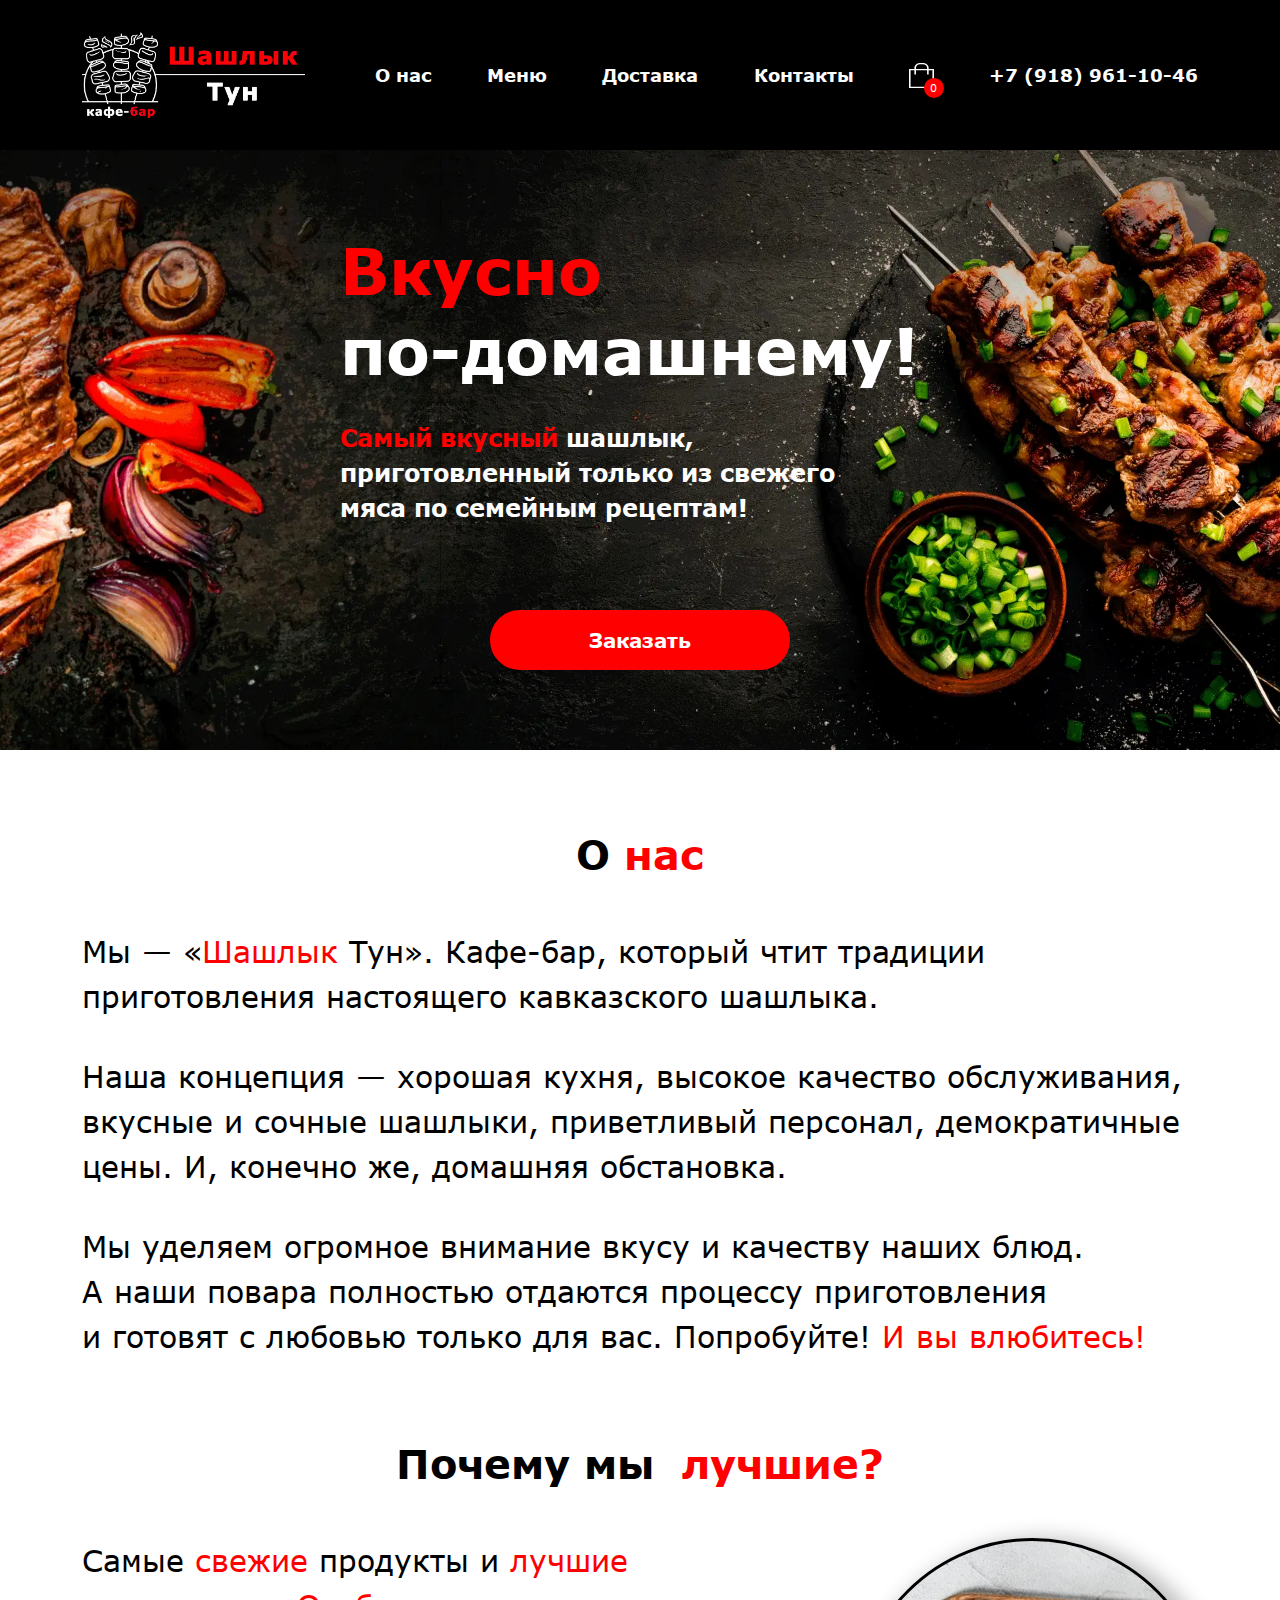
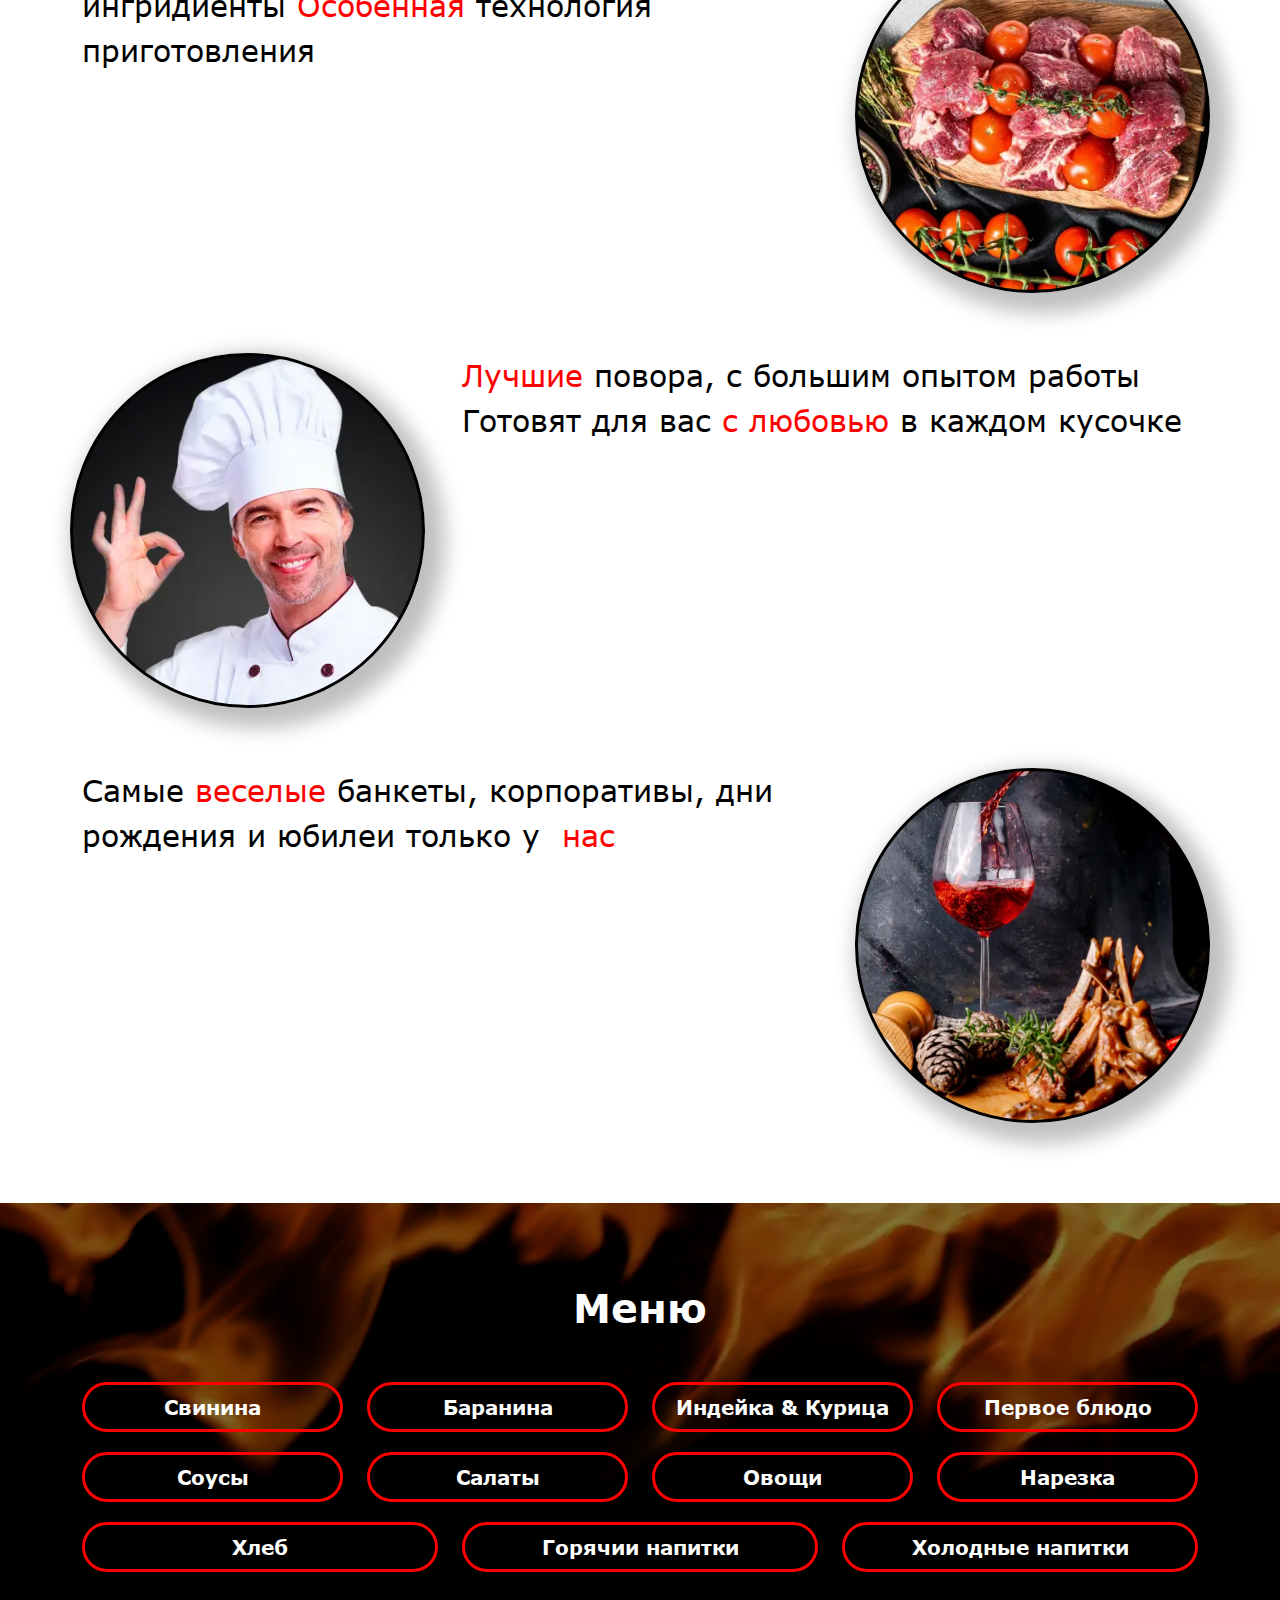
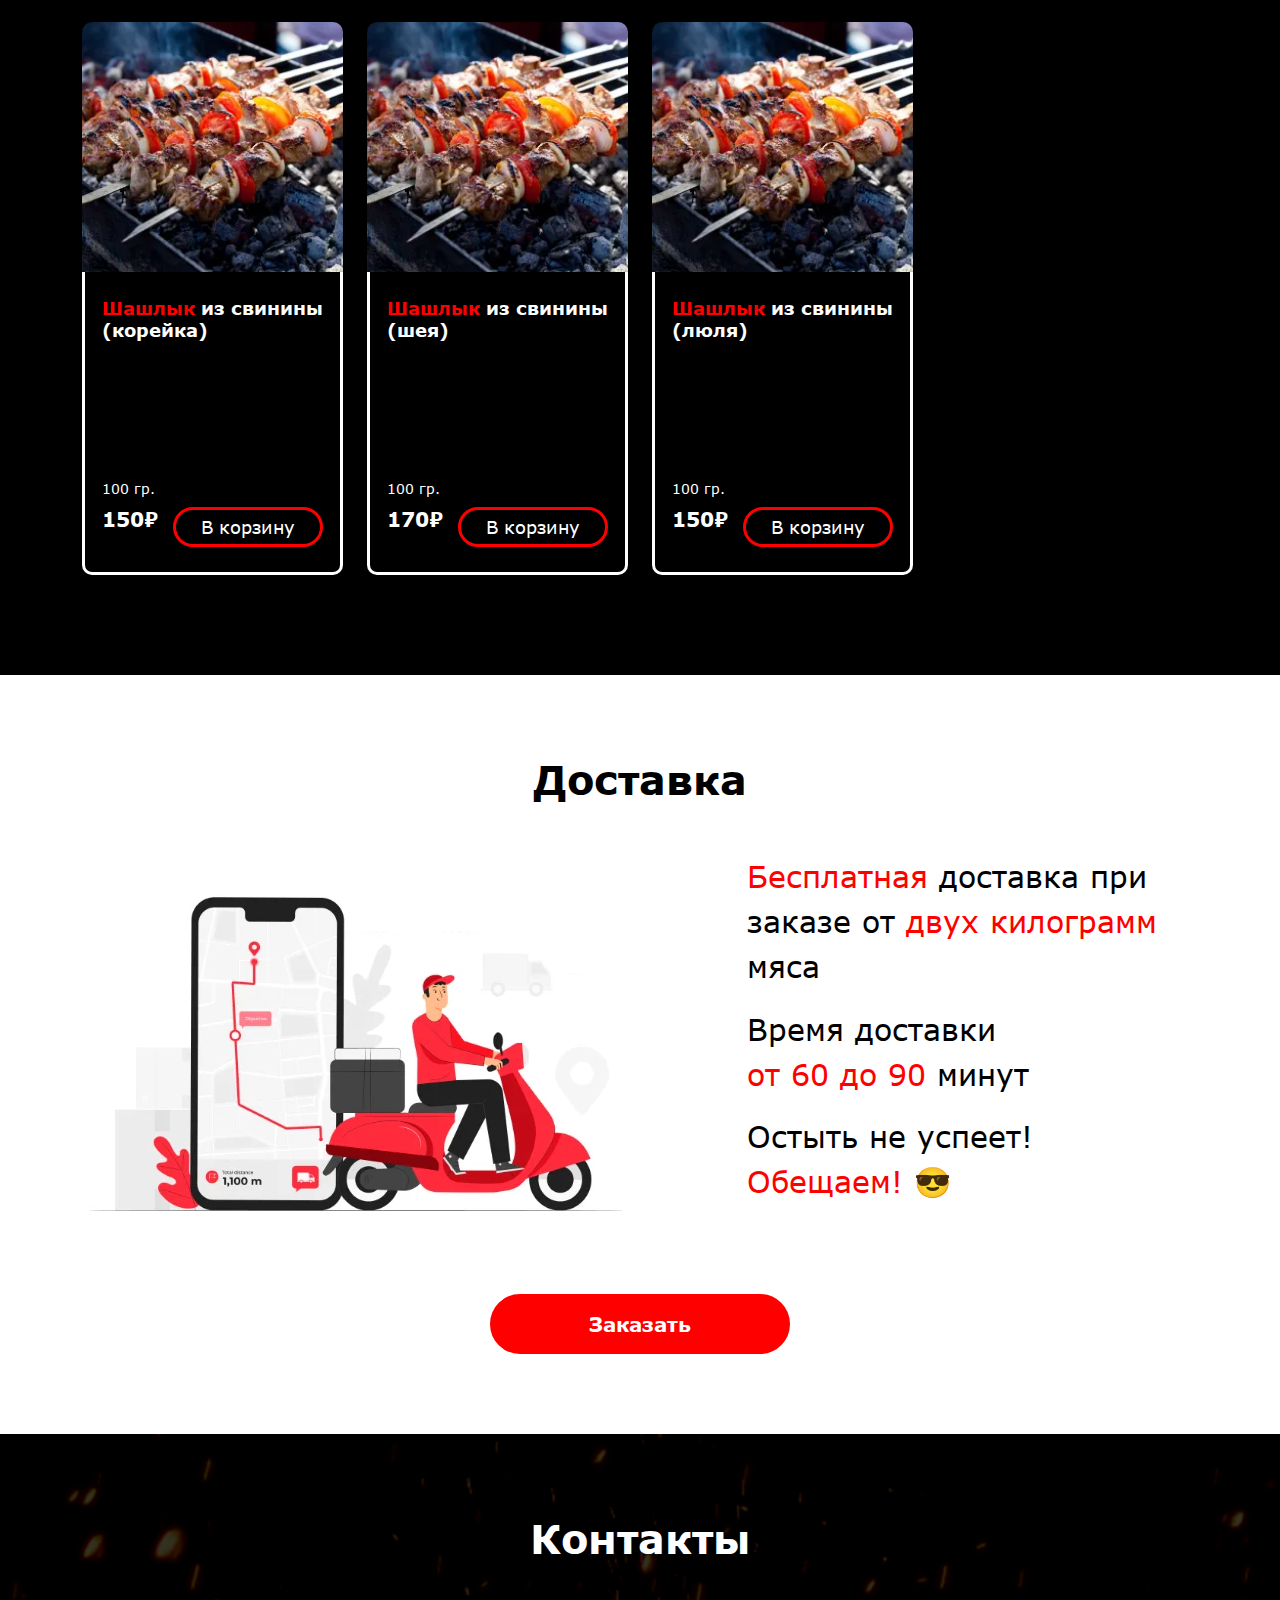
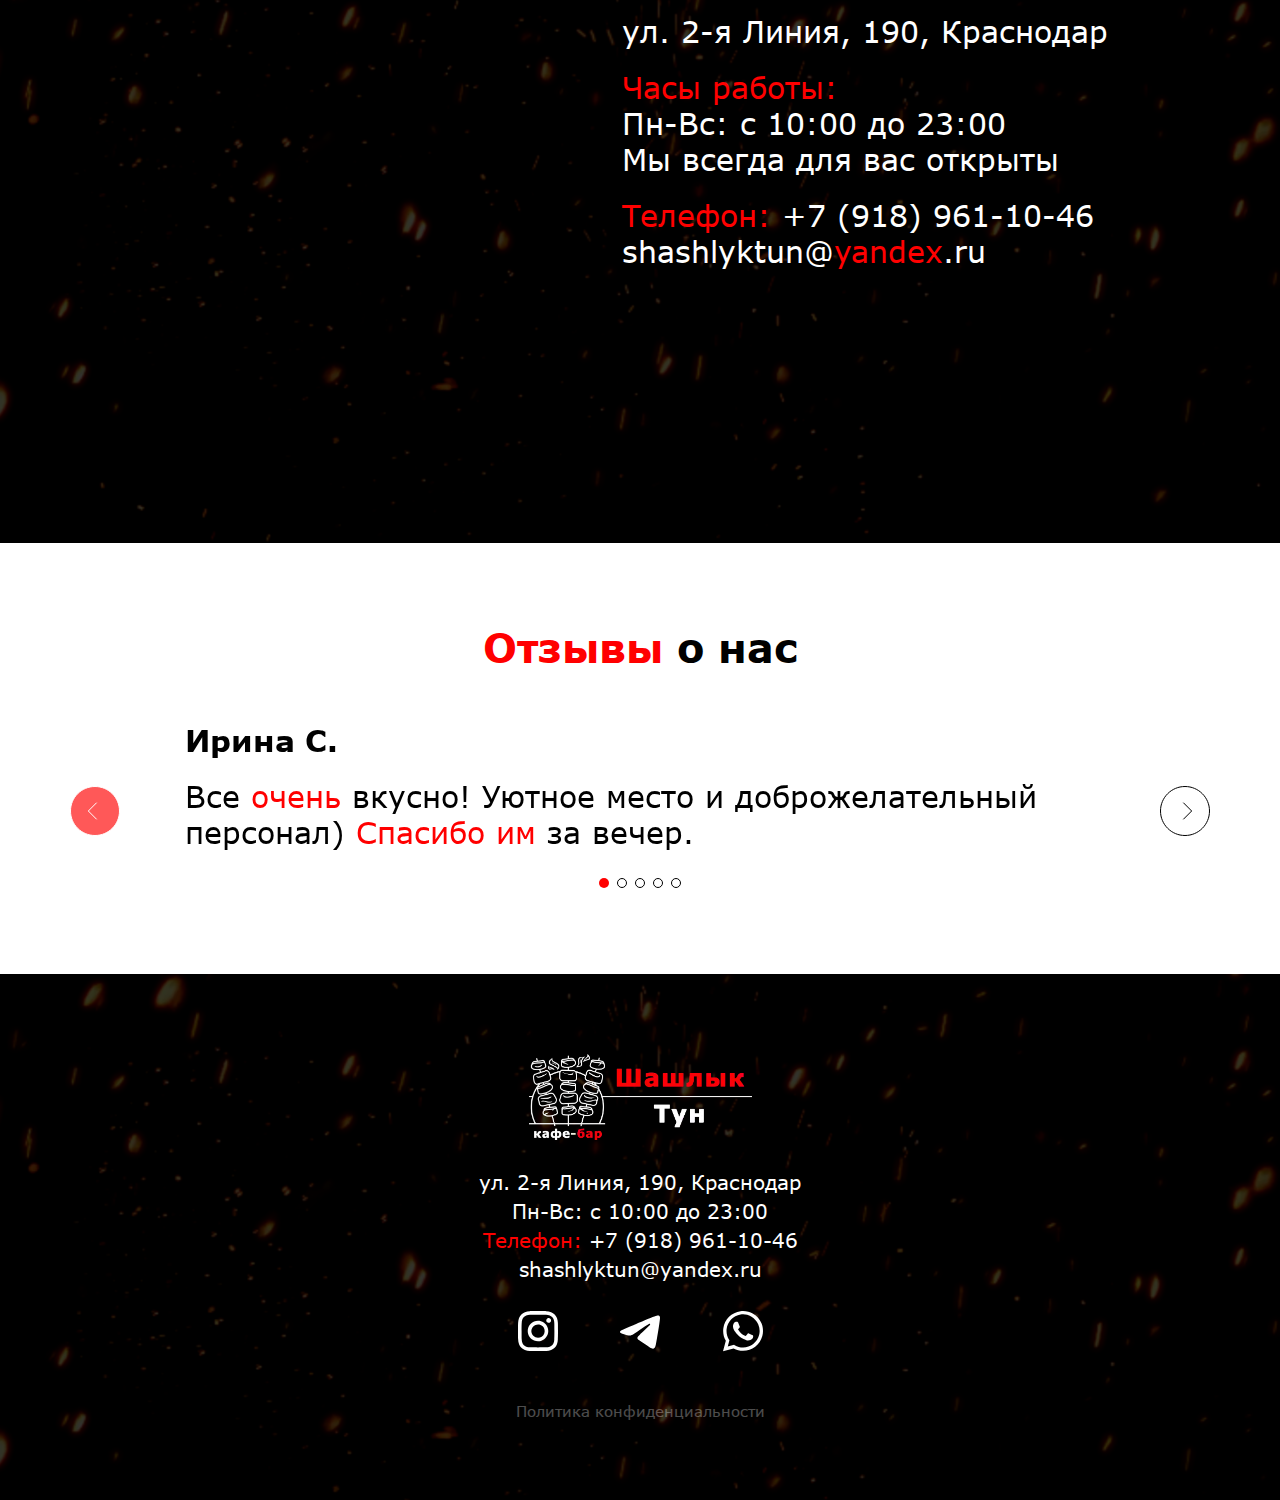
==== index.html @ 3bde1444 "adaptive layout is finished" ====
<!DOCTYPE html>
<html lang="ru">
<head>
  <meta charset="UTF-8">
  <meta http-equiv="X-UA-Compatible" content="IE=edge">
  <meta name="viewport" content="width=device-width, initial-scale=1.0">
  <meta name="description" content="Самый вкусный шашлык, приготовленный только из свежего мяса по семейным рецептам!">
  <title>Шашлык Тун</title>
  <link rel="apple-touch-icon" sizes="180x180" href="img/favicons/apple-touch-icon.png">
  <link rel="icon" type="image/png" sizes="32x32" href="img/favicons/favicon-32x32.png">
  <link rel="icon" type="image/png" sizes="16x16" href="img/favicons/favicon-16x16.png">
  <link rel="manifest" href="img/favicons/site.webmanifest">
  <link rel="mask-icon" href="img/favicons/safari-pinned-tab.svg" color="#ff0000">
  <meta name="msapplication-TileColor" content="#b91d47">
  <meta name="theme-color" content="#ff0000">
  <link rel="shortcut icon" href="img/favicons/favicon.ico" type="image/x-icon">

  <!-- fonts -->
  <link rel="preload" href="fonts/Verdana.woff2" as="font">
  <link rel="preload" href="fonts/Verdana.woff" as="font">
  <link rel="preload" href="fonts/Verdana-Bold.woff2" as="font">
  <link rel="preload" href="fonts/Verdana-Bold.woff" as="font">

  <!-- swiper js -->
  <link rel="stylesheet" href="css/swiper-bundle.min.css">

  <!-- main styles -->
  <link rel="stylesheet" href="css/bootstrap.min.css">
  <link rel="stylesheet" href="css/normalize.css">
  <link rel="stylesheet" href="css/style.css">
</head>

<body>
  <nav class="navbar navbar-expand-lg" id="header">
    <div class="container-fluid container">
      <button class="navbar-toggler flex" type="button" data-bs-toggle="collapse" data-bs-target="#navbarSupportedContent" aria-controls="navbarSupportedContent" aria-expanded="false" aria-label="Toggle navigation">
        <span class="navbar-toggler-icon navbar-toggler-icon-top"></span>
        <span class="navbar-toggler-icon navbar-toggler-icon-medium"></span>
        <span class="navbar-toggler-icon navbar-toggler-icon-bottom"></span>
      </button>

      <a class="navbar-brand header__logo-link" href="#">
        <img class="header__logo-img" src="img/logo.webp" alt="Логотип Шашлык Тун">
      </a>
      
      <a class="nav__link nav-link basket__link-low-resolution" href="#basket" type="button" data-bs-toggle="modal" data-bs-target="#exampleModal">
        <svg width="25" height="25" viewBox="0 0 25 25" fill="none" xmlns="http://www.w3.org/2000/svg">
          <path fill-rule="evenodd" clip-rule="evenodd" d="M25 25H0V5.90906H25V25ZM1.57233 23.6363H23.4277V7.27269H1.57233V23.6363Z" fill="white"/>
          <path fill-rule="evenodd" clip-rule="evenodd" d="M19.6541 11.4545H18.0818V4.90909C18.0818 2.95455 16.2474 1.36364 13.9937 1.36364H11.0587C8.80502 1.36364 6.97064 2.95455 6.97064 4.90909V11.4545H5.39832V4.90909C5.39832 2.18182 7.91404 0 11.0587 0H13.9937C17.1384 0 19.6541 2.18182 19.6541 4.90909V11.4545Z" fill="white"/>
        </svg>                
      </a>

      <div class="collapse navbar-collapse nav" id="navbarSupportedContent">
        <ul class="nav__list navbar-nav me-auto flex">
          <li class="nav__item nav-item">
            <a class="nav__link nav-link" href="#about-us">
              О нас
            </a>
          </li>
          <li class="nav__item nav-item">
            <a class="nav__link nav-link" href="#menu">
              Меню
            </a>
          </li>
          <li class="nav__item nav-item">
            <a class="nav__link nav-link" href="#delivery">
              Доставка
            </a>
          </li>
          <li class="nav__item nav-item">
            <a class="nav__link nav-link" href="#contacts">
              Контакты
            </a>
          </li>
          <li class="nav__item nav-item basket">
            <a class="nav__link nav-link basket__link" href="#basket" type="button" data-bs-toggle="modal" data-bs-target="#exampleModal">
              <svg width="25" height="25" viewBox="0 0 25 25" fill="none" xmlns="http://www.w3.org/2000/svg">
                <path fill-rule="evenodd" clip-rule="evenodd" d="M25 25H0V5.90906H25V25ZM1.57233 23.6363H23.4277V7.27269H1.57233V23.6363Z" fill="white"/>
                <path fill-rule="evenodd" clip-rule="evenodd" d="M19.6541 11.4545H18.0818V4.90909C18.0818 2.95455 16.2474 1.36364 13.9937 1.36364H11.0587C8.80502 1.36364 6.97064 2.95455 6.97064 4.90909V11.4545H5.39832V4.90909C5.39832 2.18182 7.91404 0 11.0587 0H13.9937C17.1384 0 19.6541 2.18182 19.6541 4.90909V11.4545Z" fill="white"/>
              </svg>                
            </a>
          </li>
          <li class="nav__item nav-item number">
            <a class="nav__link nav-link number__link" href="tel:+79189611046">
              +7 (918) 961-10-46
            </a>
          </li>
        </ul>
      </div>
    </div>
  </nav>

  <main>
    <section class="hero section">
      <div class="hero__container container">
        <div class="row">
          <div class="col-12">
            <div class="hero-content">
              <h1 class="hero__title title-h1">
                <span>Вкусно</span>
                <p>по-домашнему!</p>
              </h1>
  
              <p class="hero__descr">
                <span>Самый вкусный</span> шашлык, приготовленный только из&nbsp;свежего мяса по&nbsp;семейным рецептам!
              </p>
            </div>

            <a href="#menu" class="hero__btn btn flex">
              Заказать
            </a>
          </div>
        </div>
      </div>
    </section>

    <section class="about-us section" id="about-us">
      <div class="about-us__container container">
        <div class="row">
          <div class="col-12">
            <h2 class="about-us__title title-h2">
              О&nbsp;<span>нас</span> 
            </h2>
            <div class="about-us__content">
              <p class="about-us__descr descr">
                Мы&nbsp;&mdash; &laquo;<span>Шашлык</span> Тун&raquo;. Кафе-бар, который чтит традиции приготовления настоящего кавказского шашлыка.
              </p>
              <p class="about-us__descr descr">
                Наша концепция&nbsp;&mdash; хорошая кухня, высокое качество обслуживания, вкусные и&nbsp;сочные шашлыки, приветливый персонал, демократичные цены. И, конечно&nbsp;же, домашняя обстановка.
              </p>
              <p class="about-us__descr descr">
                Мы&nbsp;уделяем огромное внимание вкусу и&nbsp;качеству наших блюд. А&nbsp;наши повара полностью отдаются процессу приготовления и&nbsp;готовят с&nbsp;любовью только для вас.
                Попробуйте! <span>И&nbsp;вы&nbsp;влюбитесь!</span>
              </p>
            </div>
          </div>
        </div>

        <div class="row about-us__utp">
          <div class="col-12">
            <h2 class="about-us__title title-h2">
              Почему мы&nbsp;<span> лучшие?</span>
            </h2>
          </div>
        </div>

        <div class="row utp">
          <div class="utp__card flex col-xl-8 col-lg-12 col-sm-12">
            <p class="card-descr descr">
              Самые <span>свежие</span> продукты и&nbsp;<span>лучшие</span> ингридиенты
              <span>Особенная</span> технология приготовления
            </p>
          </div>
          <div class="card-circle card-circle_products col-xl-4 col-lg-12 col-sm-12">
          </div>
        </div>

        <div class="row utp">
          <div class="card-circle card-circle_cooks col-xl-4 col-lg-12 col-sm-12">
          </div>
          <div class="utp__card flex col-xl-8 col-lg-12 col-sm-12">
            <p class="card-descr descr">
              <span>Лучшие</span> повора, с&nbsp;большим опытом работы
              Готовят для вас <span>с&nbsp;любовью</span> в&nbsp;каждом кусочке
            </p>
          </div>
        </div>

        <div class="row utp">
          <div class="utp__card flex col-xl-8 col-lg-12 col-sm-12">
            <p class="card-descr descr">
              Самые <span>веселые</span> банкеты, корпоративы, дни рождения и&nbsp;юбилеи только у&nbsp;<span> нас</span>
            </p>
          </div>
          <div class="card-circle card-circle_party col-xl-4 col-lg-12 col-sm-12">
          </div>
        </div>
      </div>
    </section>

    <section class="menu section" id="menu">
      <div class="menu__container container">
        <div class="row">
          <div class="col-12">
            <h2 class="menu__title title-h2">
              Меню
            </h2>
          </div>
        </div>

        <div class="row menu-category-content">
          <div class="col-xl-3 col-lg-4 col-sm-6 menu__category flex category">
            <a href="#pork" class="category__tab category__btn step-link btn flex tab-active" aria-label="Категория Свинина" data-path="pork">
              <span class="category__tab-text">
                Свинина
              </span>
            </a>
          </div>

          <div class="col-xl-3 col-lg-4 col-sm-6 menu__category flex category">
            <a href="#sheepmeat" class="category__tab category__btn step-link btn flex" aria-label="Категория Баранина" data-path="sheepmeat">
              <span class="category__tab-text">
                Баранина
              </span>
            </a>
          </div>
          
          <div class="col-xl-3 col-lg-4 col-sm-6 menu__category flex category">
            <a href="#bird" class="category__tab category__btn step-link btn flex" aria-label="Категория Индейка & Курица" data-path="bird">
              <span class="category__tab-text">
                Индейка & Курица
              </span>
            </a>
          </div>

          <div class="col-xl-3 col-lg-4 col-sm-6 menu__category flex category">
            <a href="#entree" class="category__tab category__btn step-link btn flex" aria-label="Категория Первое блюдо" data-path="entree">
              <span class="category__tab-text">
                Первое блюдо
              </span>
            </a>
          </div>
          
          <div class="col-xl-3 col-lg-4 col-sm-6 menu__category flex category">
            <a href="#sauces" class="category__tab category__btn step-link btn flex" aria-label="Категория Соусы" data-path="sauces">
              <span class="category__tab-text">
                Соусы
              </span>
            </a>
          </div>

          <div class="col-xl-3 col-lg-4 col-sm-6 menu__category flex category">
            <a href="#salads" class="category__tab category__btn step-link btn flex" aria-label="Категория Салаты" data-path="salads">
              <span class="category__tab-text">
                Салаты
              </span>
            </a>
          </div>

          <div class="col-xl-3 col-lg-4 col-sm-6 menu__category flex category">
            <a href="#vegetables" class="category__tab category__btn step-link btn flex" aria-label="Категория Овощи" data-path="vegetables">
              <span class="category__tab-text">
                Овощи
              </span>
            </a>
          </div>

          <div class="col-xl-3 col-lg-4 col-sm-6 menu__category flex category">
            <a href="#slicing" class="category__tab category__btn step-link btn flex" aria-label="Категория Нарезка" data-path="slicing">
              <span class="category__tab-text">
                Нарезка
              </span>
            </a>
          </div>

          <div class="col-xl-4 col-lg-4 col-sm-6 menu__category flex category">
            <a href="#bread" class="category__tab category__btn step-link btn flex" aria-label="Категория Хлеб" data-path="bread">
              <span class="category__tab-text">
                Хлеб
              </span>
            </a>
          </div>

          <div class="col-xl-4 col-lg-6 col-sm-6 menu__category flex category">
            <a href="#hot-drinks" class="category__tab category__btn step-link btn flex" aria-label="Категория Горячии напитки" data-path="hot-drinks">
              <span class="category__tab-text">
                Горячии напитки
              </span>
            </a>
          </div>
          
          <div class="col-xl-4 col-lg-6 col-sm-12 menu__category flex category">
            <a href="#cold-drinks" class="category__tab category__btn step-link btn flex" aria-label="Категория Холодные напитки" data-path="cold-drinks">
              <span class="category__tab-text">
                Холодные напитки
              </span>
            </a>
          </div>
        </div>

        <!-- Tabs for menu -->
        <div class="row menu-category-tab-content tab-content align-items-stretch tab-content-active" id="pork" data-target="pork">

          <div class="col-xl-3 col-lg-6 col-sm-6 col-12">
            <div class="product-photo"></div>

            <div class="product product-card product-card-pork align-self-stretch">
              <div class="product__content flex">
                <p class="product-name">
                  <span>Шашлык</span> из&nbsp;свинины (корейка)
                </p>     
                <span class="product-weight">
                  100&nbsp;гр.
                </span>
                <div class="product__descr-bottom flex">
                  <p class="product-price">
                    150₽
                  </p>
                  <button class="in-basket in-basket-btn btn flex">
                    <span>
                      В корзину
                    </span>
                  </button>
                </div>
              </div>
            </div>
          </div>

          <div class="col-xl-3 col-lg-6 col-sm-6 col-12">
            <div class="product-photo"></div>

            <div class="product product-card product-card-pork align-self-stretch">
              <div class="product__content flex">
                <p class="product-name">
                  <span>Шашлык</span> из&nbsp;свинины (шея)
                </p>     
                <span class="product-weight">
                  100&nbsp;гр.
                </span>
                <div class="product__descr-bottom flex">
                  <p class="product-price">
                    170₽
                  </p>
                  <button class="in-basket in-basket-btn btn flex">
                    <span>
                      В корзину
                    </span>
                  </button>
                </div>
              </div>
            </div>
          </div>

          <div class="col-xl-3 col-lg-6 col-sm-6 col-12">
            <div class="product-photo"></div>

            <div class="product product-card product-card-pork align-self-stretch">
              <div class="product__content flex">
                <p class="product-name">
                  <span>Шашлык</span> из&nbsp;свинины (люля)
                </p>     
                <span class="product-weight">
                  100&nbsp;гр.
                </span>
                <div class="product__descr-bottom flex">
                  <p class="product-price">
                    150₽
                  </p>
                  <button class="in-basket in-basket-btn btn flex">
                    <span>
                      В корзину
                    </span>
                  </button>
                </div>
              </div>
            </div>

          </div>
        </div>

        <div class="row menu-category-tab-content tab-content align-items-stretch" id="sheepmeat" data-target="sheepmeat">

          <div class="col-xl-3 col-lg-6 col-sm-6 col-12">
            <div class="product-photo"></div>

            <div class="product product-card product-card-pork align-self-stretch">
              <div class="product__content flex">
                <p class="product-name">
                  <span>Шашлык</span> из баранины (антрикот)
                </p>     
                <span class="product-weight">
                  100&nbsp;гр.
                </span>
                <div class="product__descr-bottom flex">
                  <p class="product-price">
                    210₽
                  </p>
                  <button class="in-basket in-basket-btn btn flex">
                    <span>
                      В корзину
                    </span>
                  </button>
                </div>
              </div>
            </div>
          </div>

          <div class="col-xl-3 col-lg-6 col-sm-6 col-12">
            <div class="product-photo"></div>

            <div class="product product-card product-card-pork align-self-stretch">
              <div class="product__content flex">
                <p class="product-name">
                  <span>Шашлык</span> из баранины (мякоть на кости) 
                </p>     
                <span class="product-weight">
                  100&nbsp;гр.
                </span>
                <div class="product__descr-bottom flex">
                  <p class="product-price">
                    190₽
                  </p>
                  <button class="in-basket in-basket-btn btn flex">
                    <span>
                      В корзину
                    </span>
                  </button>
                </div>
              </div>
            </div>
          </div>

          <div class="col-xl-3 col-lg-6 col-sm-6 col-12">
            <div class="product-photo"></div>

            <div class="product product-card product-card-pork align-self-stretch">
              <div class="product__content flex">
                <p class="product-name">
                  <span>Шашлык</span> из баранины (люля) 
                </p>     
                <span class="product-weight">
                  100&nbsp;гр.
                </span>
                <div class="product__descr-bottom flex">
                  <p class="product-price">
                    130₽
                  </p>
                  <button class="in-basket in-basket-btn btn flex">
                    <span>
                      В корзину
                    </span>
                  </button>
                </div>
              </div>
            </div>
          </div>
        </div>

        <div class="row menu-category-tab-content tab-content align-items-stretch" id="bird" data-target="bird">

          <div class="col-xl-3 col-lg-6 col-sm-6 col-12">
            <div class="product-photo"></div>

            <div class="product product-card product-card-pork align-self-stretch">
              <div class="product__content flex">
                <p class="product-name">
                  <span>Индейка</span> (мякоть)
                </p>     
                <span class="product-weight">
                  100&nbsp;гр.
                </span>
                <div class="product__descr-bottom flex">
                  <p class="product-price">
                    160₽
                  </p>
                  <button class="in-basket in-basket-btn btn flex">
                    <span>
                      В корзину
                    </span>
                  </button>
                </div>
              </div>
            </div>
          </div>

          <div class="col-xl-3 col-lg-6 col-sm-6 col-12">
            <div class="product-photo"></div>

            <div class="product product-card product-card-pork align-self-stretch">
              <div class="product__content flex">
                <p class="product-name">
                  <span>Индейка</span> (люля) 
                </p>     
                <span class="product-weight">
                  100&nbsp;гр.
                </span>
                <div class="product__descr-bottom flex">
                  <p class="product-price">
                    150₽
                  </p>
                  <button class="in-basket in-basket-btn btn flex">
                    <span>
                      В корзину
                    </span>
                  </button>
                </div>
              </div>
            </div>
          </div>

          <div class="col-xl-3 col-lg-6 col-sm-6 col-12">
            <div class="product-photo"></div>

            <div class="product product-card product-card-pork align-self-stretch">
              <div class="product__content flex">
                <p class="product-name">
                  <span>Курица</span> (крылышки) 
                </p>     
                <span class="product-weight">
                  100&nbsp;гр.
                </span>
                <div class="product__descr-bottom flex">
                  <p class="product-price">
                    100₽
                  </p>
                  <button class="in-basket in-basket-btn btn flex">
                    <span>
                      В корзину
                    </span>
                  </button>
                </div>
              </div>
            </div>
          </div>
        </div>

        <div class="row menu-category-tab-content tab-content align-items-stretch" id="entree" data-target="entree">

          <div class="col-xl-3 col-lg-6 col-sm-6 col-12">
            <div class="product-photo"></div>

            <div class="product product-card product-card-pork align-self-stretch">
              <div class="product__content flex">
                <p class="product-name">
                  Хашлама
                </p>     
                <span class="product-weight">
                  1&nbsp;шт.
                </span>
                <div class="product__descr-bottom flex">
                  <p class="product-price">
                    350₽
                  </p>
                  <button class="in-basket in-basket-btn btn flex">
                    <span>
                      В корзину
                    </span>
                  </button>
                </div>
              </div>
            </div>
          </div>

          <div class="col-xl-3 col-lg-6 col-sm-6 col-12">
            <div class="product-photo"></div>

            <div class="product product-card product-card-pork align-self-stretch">
              <div class="product__content flex">
                <p class="product-name">
                  Шаурма 
                </p>     
                <span class="product-weight">
                  1&nbsp;шт.
                </span>
                <div class="product__descr-bottom flex">
                  <p class="product-price">
                    250₽
                  </p>
                  <button class="in-basket in-basket-btn btn flex">
                    <span>
                      В корзину
                    </span>
                  </button>
                </div>
              </div>
            </div>
          </div>

        </div>
        
        <div class="row menu-category-tab-content tab-content align-items-stretch" id="sauces" data-target="sauces">

          <div class="col-xl-3 col-lg-6 col-sm-6 col-12">
            <div class="product-photo"></div>

            <div class="product product-card product-card-pork align-self-stretch">
              <div class="product__content flex">
                <p class="product-name">
                  <span>Соус</span> красный
                </p>     
                <span class="product-weight">
                  1&nbsp;шт.
                </span>
                <div class="product__descr-bottom flex">
                  <p class="product-price">
                    80₽
                  </p>
                  <button class="in-basket in-basket-btn btn flex">
                    <span>
                      В корзину
                    </span>
                  </button>
                </div>
              </div>
            </div>
          </div>

          <div class="col-xl-3 col-lg-6 col-sm-6 col-12">
            <div class="product-photo"></div>

            <div class="product product-card product-card-pork align-self-stretch">
              <div class="product__content flex">
                <p class="product-name">
                  <span>Соус</span> белый 
                </p>     
                <span class="product-weight">
                  1&nbsp;шт.
                </span>
                <div class="product__descr-bottom flex">
                  <p class="product-price">
                    80₽
                  </p>
                  <button class="in-basket in-basket-btn btn flex">
                    <span>
                      В корзину
                    </span>
                  </button>
                </div>
              </div>
            </div>
          </div>

        </div>

        <div class="row menu-category-tab-content tab-content align-items-stretch" id="salads" data-target="salads">

          <div class="col-xl-3 col-lg-6 col-sm-6 col-12">
            <div class="product-photo"></div>

            <div class="product product-card product-card-pork align-self-stretch">
              <div class="product__content flex">
                <p class="product-name">
                  <span>Салат</span> овощной
                </p>     
                <span class="product-weight">
                  1&nbsp;шт.
                </span>
                <div class="product__descr-bottom flex">
                  <p class="product-price">
                    130₽
                  </p>
                  <button class="in-basket in-basket-btn btn flex">
                    <span>
                      В корзину
                    </span>
                  </button>
                </div>
              </div>
            </div>
          </div>

        </div>

        <div class="row menu-category-tab-content tab-content align-items-stretch" id="vegetables" data-target="vegetables">

          <div class="col-xl-3 col-lg-6 col-sm-6 col-12">
            <div class="product-photo"></div>

            <div class="product product-card product-card-pork align-self-stretch">
              <div class="product__content flex">
                <p class="product-name">
                  Помидор
                </p>     
                <span class="product-weight">
                  1&nbsp;шт.
                </span>
                <div class="product__descr-bottom flex">
                  <p class="product-price">
                    50₽
                  </p>
                  <button class="in-basket in-basket-btn btn flex">
                    <span>
                      В корзину
                    </span>
                  </button>
                </div>
              </div>
            </div>
          </div>

          <div class="col-xl-3 col-lg-6 col-sm-6 col-12">
            <div class="product-photo"></div>

            <div class="product product-card product-card-pork align-self-stretch">
              <div class="product__content flex">
                <p class="product-name">
                  Баклажан
                </p>     
                <span class="product-weight">
                  1&nbsp;шт.
                </span>
                <div class="product__descr-bottom flex">
                  <p class="product-price">
                    60₽
                  </p>
                  <button class="in-basket in-basket-btn btn flex">
                    <span>
                      В корзину
                    </span>
                  </button>
                </div>
              </div>
            </div>
          </div>

          <div class="col-xl-3 col-lg-6 col-sm-6 col-12">
            <div class="product-photo"></div>

            <div class="product product-card product-card-pork align-self-stretch">
              <div class="product__content flex">
                <p class="product-name">
                  Болгарский перец & Острый
                </p>     
                <span class="product-weight">
                  1&nbsp;шт.
                </span>
                <div class="product__descr-bottom flex">
                  <p class="product-price">
                    50₽
                  </p>
                  <button class="in-basket in-basket-btn btn flex">
                    <span>
                      В корзину
                    </span>
                  </button>
                </div>
              </div>
            </div>
          </div>

          <div class="col-xl-3 col-lg-6 col-sm-6 col-12">
            <div class="product-photo"></div>

            <div class="product product-card product-card-pork align-self-stretch">
              <div class="product__content flex">
                <p class="product-name">
                  Грибы
                </p>     
                <span class="product-weight">
                  1&nbsp;шампур (5 шт.)
                </span>
                <div class="product__descr-bottom flex">
                  <p class="product-price">
                    200₽
                  </p>
                  <button class="in-basket in-basket-btn btn flex">
                    <span>
                      В корзину
                    </span>
                  </button>
                </div>
              </div>
            </div>
          </div>

          <div class="col-xl-3 col-lg-6 col-sm-6 col-12">
            <div class="product-photo"></div>

            <div class="product product-card product-card-pork align-self-stretch">
              <div class="product__content flex">
                <p class="product-name">
                  Картошка с ...
                </p>     
                <span class="product-weight">
                  1&nbsp;шт.
                </span>
                <div class="product__descr-bottom flex">
                  <p class="product-price">
                    100₽
                  </p>
                  <button class="in-basket in-basket-btn btn flex">
                    <span>
                      В корзину
                    </span>
                  </button>
                </div>
              </div>
            </div>
          </div>

          <div class="col-xl-3 col-lg-6 col-sm-6 col-12">
            <div class="product-photo"></div>

            <div class="product product-card product-card-pork align-self-stretch">
              <div class="product__content flex">
                <p class="product-name">
                  Картошка с ...
                </p>     
                <span class="product-weight">
                  1&nbsp;шт.
                </span>
                <div class="product__descr-bottom flex">
                  <p class="product-price">
                    200₽
                  </p>
                  <button class="in-basket in-basket-btn btn flex">
                    <span>
                      В корзину
                    </span>
                  </button>
                </div>
              </div>
            </div>
          </div>

        </div>

        <div class="row menu-category-tab-content tab-content align-items-stretch" id="slicing" data-target="slicing">

          <div class="col-xl-3 col-lg-6 col-sm-6 col-12">
            <div class="product-photo"></div>

            <div class="product product-card product-card-pork align-self-stretch">
              <div class="product__content flex">
                <p class="product-name">
                  <span>Сыр</span> брынза
                </p>     
                <span class="product-weight">
                  100&nbsp;гр.
                </span>
                <div class="product__descr-bottom flex">
                  <p class="product-price">
                    100₽
                  </p>
                  <button class="in-basket in-basket-btn btn flex">
                    <span>
                      В корзину
                    </span>
                  </button>
                </div>
              </div>
            </div>
          </div>

        </div>

        <div class="row menu-category-tab-content tab-content align-items-stretch" id="bread" data-target="bread">

          <div class="col-xl-3 col-lg-6 col-sm-6 col-12">
            <div class="product-photo"></div>

            <div class="product product-card product-card-pork align-self-stretch">
              <div class="product__content flex">
                <p class="product-name">
                  Лаваш
                </p>     
                <span class="product-weight">
                  1&nbsp;шт.
                </span>
                <div class="product__descr-bottom flex">
                  <p class="product-price">
                    70₽
                  </p>
                  <button class="in-basket in-basket-btn btn flex">
                    <span>
                      В корзину
                    </span>
                  </button>
                </div>
              </div>
            </div>
          </div>

          <div class="col-xl-3 col-lg-6 col-sm-6 col-12">
            <div class="product-photo"></div>

            <div class="product product-card product-card-pork align-self-stretch">
              <div class="product__content flex">
                <p class="product-name">
                  Тонкий лаваш
                </p>     
                <span class="product-weight">
                  1&nbsp;шт.
                </span>
                <div class="product__descr-bottom flex">
                  <p class="product-price">
                    50₽
                  </p>
                  <button class="in-basket in-basket-btn btn flex">
                    <span>
                      В корзину
                    </span>
                  </button>
                </div>
              </div>
            </div>
          </div>

        </div>

        <div class="row menu-category-tab-content tab-content align-items-stretch" id="hot-drinks" data-target="hot-drinks">

          <div class="col-xl-3 col-lg-6 col-sm-6 col-12">
            <div class="product-photo"></div>

            <div class="product product-card product-card-pork align-self-stretch">
              <div class="product__content flex">
                <p class="product-name">
                  Чай
                </p>     
                <span class="product-weight">
                  1&nbsp;шт.
                </span>
                <div class="product__descr-bottom flex">
                  <p class="product-price">
                    30₽
                  </p>
                  <button class="in-basket in-basket-btn btn flex">
                    <span>
                      В корзину
                    </span>
                  </button>
                </div>
              </div>
            </div>
          </div>

          <div class="col-xl-3 col-lg-6 col-sm-6 col-12">
            <div class="product-photo"></div>

            <div class="product product-card product-card-pork align-self-stretch">
              <div class="product__content flex">
                <p class="product-name">
                  Кофе
                </p>     
                <span class="product-weight">
                  1&nbsp;шт.
                </span>
                <div class="product__descr-bottom flex">
                  <p class="product-price">
                    30₽
                  </p>
                  <button class="in-basket in-basket-btn btn flex">
                    <span>
                      В корзину
                    </span>
                  </button>
                </div>
              </div>
            </div>
          </div>

          <div class="col-xl-3 col-lg-6 col-sm-6 col-12">
            <div class="product-photo"></div>

            <div class="product product-card product-card-pork align-self-stretch">
              <div class="product__content flex">
                <p class="product-name">
                  Варёный кофе
                </p>     
                <span class="product-weight">
                  1&nbsp;шт.
                </span>
                <div class="product__descr-bottom flex">
                  <p class="product-price">
                    50₽
                  </p>
                  <button class="in-basket in-basket-btn btn flex">
                    <span>
                      В корзину
                    </span>
                  </button>
                </div>
              </div>
            </div>
          </div>

        </div>

        <div class="row menu-category-tab-content tab-content align-items-stretch" id="cold-drinks" data-target="cold-drinks">

          <div class="col-xl-3 col-lg-6 col-sm-6 col-12">
            <div class="product-photo"></div>

            <div class="product product-card product-card-pork align-self-stretch">
              <div class="product__content flex">
                <p class="product-name">
                  Пепси
                </p>     
                <span class="product-weight">
                  1&nbsp;шт.
                </span>
                <div class="product__descr-bottom flex">
                  <p class="product-price">
                    130₽
                  </p>
                  <button class="in-basket in-basket-btn btn flex">
                    <span>
                      В корзину
                    </span>
                  </button>
                </div>
              </div>
            </div>
          </div>

          <div class="col-xl-3 col-lg-6 col-sm-6 col-12">
            <div class="product-photo"></div>

            <div class="product product-card product-card-pork align-self-stretch">
              <div class="product__content flex">
                <p class="product-name">
                  Кола
                </p>     
                <span class="product-weight">
                  1&nbsp;шт.
                </span>
                <div class="product__descr-bottom flex">
                  <p class="product-price">
                    130₽
                  </p>
                  <button class="in-basket in-basket-btn btn flex">
                    <span>
                      В корзину
                    </span>
                  </button>
                </div>
              </div>
            </div>
          </div>

          <div class="col-xl-3 col-lg-6 col-sm-6 col-12">
            <div class="product-photo"></div>

            <div class="product product-card product-card-pork align-self-stretch">
              <div class="product__content flex">
                <p class="product-name">
                  Мацони
                </p>     
                <span class="product-weight">
                  200&nbsp;гр.
                </span>
                <div class="product__descr-bottom flex">
                  <p class="product-price">
                    70₽
                  </p>
                  <button class="in-basket in-basket-btn btn flex">
                    <span>
                      В корзину
                    </span>
                  </button>
                </div>
              </div>
            </div>
          </div>

        </div>
      </div>
    </section>

    <section class="delivery section" id="delivery">
      <div class="delivery__container container">
        <div class="row">
          <div class="col-12">
            <h2 class="delivery__title title-h2">
              Доставка
            </h2>
          </div>
        </div>

        <div class="row delivery__content">
          <div class="col-xl-7 col-lg-7 col-sm-0 delivery__content-img"></div>

          <div class="col-xl-5 col-lg-7 col-sm-12 flex delivery__content-text">
            <p class="delivery__content-descr descr">
              <span>Бесплатная</span> доставка при заказе от&nbsp;<span>двух килограмм</span> мяса
            </p>
            <p class="delivery__content-descr descr">
              Время доставки <span>от&nbsp;60&nbsp;до&nbsp;90&nbsp;</span>минут
            </p>
            <p class="delivery__content-descr descr">
              Остыть не&nbsp;успеет! <span>Обещаем!</span> 😎
            </p>
          </div>
        </div> 
        
        <div class="row">
          <div class="col-12">
            <a href="#menu" class="delivery__btn btn flex">
              Заказать
            </a>
          </div>
        </div>
      </div>
    </section>

    <section class="contacts section" id="contacts">
      <div class="contacts__container container">
        <div class="row">
          <div class="col-12">
            <h2 class="contacts__title title-h2">
              Контакты
            </h2>
          </div>
        </div>

        <div class="contacts__content row">
          <div id="map" class="col-xl-6 col-lg-6 col-sm-12 contacts__content-map">
          </div>

          <div class="col-xl-6 col-lg-6 col-sm-12 contacts__content-info">
            <p class="contacts-descr contacts-address">ул. 2-я Линия, 190, Краснодар</p>
            <div class="contacts-time">
              <p class="contacts-descr"><span>Часы работы:</span></p>
              <p class="contacts-descr">Пн-Вс: с&nbsp;10:00 до&nbsp;23:00</p>
              <p class="contacts-descr">Мы&nbsp;всегда для вас открыты</p>
            </div>
            <p class="contacts-descr">
              <span>Телефон:</span> 
              <a class="contacts-descr contacts-phone" href="tel:+79189611046">+7 (918) 961-10-46</a>
            </p>
            <a class="contacts-descr contacts-mail" href="mailto:shashlyktun@yandex.ru">shashlyktun@<span>yandex</span>.ru</a>
          </div>
        </div>
      </div>
    </section>

    <section class="reviews section" id="reviews">
      <div class="reviews__container container">
        <div class="row">
          <div class="col-12">
            <h2 class="reviews__title title-h2">
              <span>Отзывы</span> о нас
            </h2>
          </div>
        </div>

        <div class="row reviews-swiper">
          <div class="reviews-swiper-container col-10">
            <div class="swiper-wrapper">
              <div class="reviews__content swiper-slide">
                <div class="reviews__content-text">
                  <p class="reviews-person-name reviews-person-descr">Ирина С.</p>
                  <p class="reviews-person-text reviews-person-descr">Все <span>очень</span> вкусно! Уютное место и доброжелательный персонал)
                    <span>Спасибо им</span> за вечер.</p>
                </div>
              </div>
              
              <div class="reviews__content swiper-slide">
                <div class="reviews__content-text">
                  <p class="reviews-person-name reviews-person-descr">Денис Даниленко</p>
                  <p class="reviews-person-text reviews-person-descr">
                    <span>Классное</span> место
                  </p>
                </div>
              </div>

              <div class="reviews__content swiper-slide">
                <div class="reviews__content-text">
                  <p class="reviews-person-name reviews-person-descr">Александр О.</p>
                  <p class="reviews-person-text reviews-person-descr"><span>Замечательно</span> готовят мясо. Советую.</p>
                </div>
              </div>

              <div class="reviews__content swiper-slide">
                <div class="reviews__content-text">
                  <p class="reviews-person-name reviews-person-descr">Гвоздев Денис Робертович</p>
                  <p class="reviews-person-text reviews-person-descr">
                    <span>Вкусный шашлык</span> из баранины и из свинины, цены не ломят
                  </p>
                </div>
              </div>

              <div class="reviews__content swiper-slide">
                <div class="reviews__content-text">
                  <p class="reviews-person-name reviews-person-descr">Валентина Верещагина</p>
                  <p class="reviews-person-text reviews-person-descr">
                    <span>Очень</span> приветливый хозяин. Шашлык <span>очень вкусный</span> 
                  </p>
                </div>
              </div>
            </div>
          </div>

          <button class="btn reviews__content-btn reviews__content-prev flex">
            <svg class="reviews__content-btn-svg reviews__content-prev-svg" width="50" height="50" viewBox="0 0 50 50" fill="none" xmlns="http://www.w3.org/2000/svg">
              <path d="M25 0.500003C11.469 0.500002 0.500013 11.469 0.500013 25C0.500012 38.531 11.469 49.5 25 49.5C38.531 49.5 49.5 38.531 49.5 25C49.5 11.469 38.531 0.500003 25 0.500003Z" stroke="black"/>
              <path d="M26.6667 16.6667L18.3333 25L26.6667 33.3333" stroke="black"/>
            </svg>
          </button>

          <button class="btn reviews__content-btn reviews__content-next flex">
            <svg class="reviews__content-btn-svg reviews__content-next-svg" width="50" height="50" viewBox="0 0 50 50" fill="none" xmlns="http://www.w3.org/2000/svg">
              <path d="M25 0.500003C38.531 0.500002 49.5 11.469 49.5 25C49.5 38.531 38.531 49.5 25 49.5C11.469 49.5 0.499999 38.531 0.499999 25C0.499998 11.469 11.469 0.500003 25 0.500003Z" stroke="black"/>
              <path d="M23.3333 16.6667L31.6667 25L23.3333 33.3333" stroke="black"/>
            </svg> 
          </button>
        </div>

        <div class="row">
          <div class="col-12 flex">
            <div class="reviews-swiper-pagination"></div>
          </div>
        </div>
      </div>
    </section>

    <footer class="footer section">
      <div class="footer__container container">
        <div class="row footer-row">
          <div class="col-12 flex footer-content">
            <img class="footer-logo" src="img/logo.webp" alt="Логотип Шашлык Тун">

            <div class="footer-content-info flex">
              <p class="footer-content-descr footer-content-info__address">
                ул. 2-я Линия, 190, Краснодар
              </p>
              <p class="footer-content-descr footer-content-info__time">
                Пн-Вс: с 10:00 до 23:00
              </p>
              <p class="footer-content-descr footer-content-info__phone">
                <span>Телефон: </span><a href="tel:+79189611046">+7 (918) 961-10-46</a>
              </p>
              <p class="footer-content-descr footer-content-info__email">
                <a href="mailto:shashlyktun@yandex.ru">shashlyktun@yandex.ru</a>
              </p>
            </div>
            
            <ul class="footer-content__social-list flex">
              <li class="footer-content__social-list-item">
                <a class="footer-content__social-list-item-link inst-link" href="https://instagram.com/shashlyk_tun?igshid=YmMyMTA2M2Y=">
                  <svg width="40" height="41" viewBox="0 0 40 41" fill="none" xmlns="http://www.w3.org/2000/svg">
                    <path fill-rule="evenodd" clip-rule="evenodd" d="M20 0.0874023C25.4312 0.0874023 26.1138 0.109421 28.2459 0.208504C29.9052 0.240251 31.547 0.554215 33.1009 1.13694C34.429 1.65181 35.6351 2.43793 36.6423 3.44511C37.6495 4.4523 38.4356 5.65842 38.9505 6.98649C39.532 8.53695 39.8459 10.1749 39.8789 11.8305C39.978 13.9626 40 14.6452 40 20.0764C40 25.5076 39.978 26.1902 39.8789 28.3223C39.8472 29.9816 39.5332 31.6234 38.9505 33.1773C38.4356 34.5054 37.6495 35.7115 36.6423 36.7187C35.6351 37.7259 34.429 38.512 33.1009 39.0269C31.5511 39.6121 29.9131 39.9298 28.2569 39.9663C26.1248 40.0654 25.4422 40.0874 20.011 40.0874C14.5798 40.0874 13.8972 40.0654 11.7651 39.9663C10.1058 39.9346 8.46403 39.6206 6.91009 39.0379C5.58202 38.523 4.3759 37.7369 3.36872 36.7297C2.36153 35.7225 1.57542 34.5164 1.06056 33.1883C0.475292 31.6385 0.157611 30.0005 0.121096 28.3443C0.0220134 26.2122 0 25.5296 0 20.0984C0 14.6672 0.0220134 13.9846 0.121096 11.8525C0.152843 10.1932 0.466807 8.55144 1.04954 6.99749C1.56312 5.6674 2.34866 4.45913 3.35591 3.44998C4.36317 2.44083 5.56995 1.65303 6.89908 1.13694C8.44954 0.555439 10.0875 0.241495 11.7431 0.208504C13.8862 0.109421 14.5688 0.0874023 20 0.0874023ZM28.0734 3.8085C25.967 3.71309 25.3321 3.69107 20 3.69107C14.6679 3.69107 14.0257 3.71309 11.9266 3.8085C10.6563 3.82151 9.39769 4.05238 8.2055 4.49107C7.34146 4.82419 6.55679 5.33459 5.90199 5.98939C5.24719 6.64419 4.73679 7.42887 4.40367 8.29291C3.96455 9.48256 3.73245 10.7386 3.71743 12.0067C3.62202 14.1131 3.6 14.748 3.6 20.0801C3.6 25.4122 3.62202 26.0544 3.71743 28.1535C3.73077 29.4264 3.9629 30.6876 4.40367 31.8819C4.73679 32.7459 5.24719 33.5306 5.90199 34.1854C6.55679 34.8402 7.34146 35.3506 8.2055 35.6837C9.39516 36.1229 10.6512 36.3549 11.9193 36.37C14.0257 36.4654 14.6606 36.4874 19.9927 36.4874C25.3248 36.4874 25.967 36.4654 28.0661 36.37C29.339 36.3566 30.6002 36.1245 31.7945 35.6837C32.6585 35.3506 33.4432 34.8402 34.098 34.1854C34.7528 33.5306 35.2632 32.7459 35.5963 31.8819C36.0354 30.6922 36.2675 29.4362 36.2826 28.1681C36.378 26.0617 36.4 25.4269 36.4 20.0947C36.4 14.7626 36.378 14.1204 36.2826 12.0213C36.2692 10.7484 36.0371 9.4872 35.5963 8.29291C35.2632 7.42887 34.7528 6.64419 34.098 5.98939C33.4432 5.33459 32.6585 4.82419 31.7945 4.49107C30.6046 4.05321 29.3485 3.82235 28.0807 3.8085H28.0734ZM20 26.7553C21.3188 26.7553 22.6079 26.3642 23.7045 25.6315C24.801 24.8989 25.6557 23.8575 26.1603 22.6391C26.665 21.4207 26.797 20.08 26.5398 18.7866C26.2825 17.4931 25.6474 16.305 24.7149 15.3725C23.7824 14.44 22.5943 13.8049 21.3008 13.5476C20.0074 13.2904 18.6667 13.4224 17.4483 13.9271C16.2299 14.4318 15.1885 15.2864 14.4559 16.3829C13.7232 17.4795 13.3321 18.7686 13.3321 20.0874C13.3331 21.8555 14.0359 23.551 15.2862 24.8012C16.5364 26.0515 18.2319 26.7543 20 26.7553ZM20 9.81584C22.0322 9.81584 24.0189 10.4185 25.7086 11.5475C27.3984 12.6766 28.7154 14.2814 29.4931 16.1589C30.2708 18.0365 30.4743 20.1025 30.0778 22.0957C29.6813 24.0889 28.7027 25.9197 27.2657 27.3568C25.8287 28.7938 23.9978 29.7724 22.0046 30.1689C20.0114 30.5653 17.9454 30.3619 16.0678 29.5841C14.1903 28.8064 12.5855 27.4894 11.4565 25.7997C10.3274 24.1099 9.72477 22.1233 9.72477 20.0911C9.72477 17.3659 10.8073 14.7524 12.7343 12.8254C14.6613 10.8984 17.2748 9.81584 20 9.81584ZM33.0752 9.41217C33.0752 9.88685 32.9345 10.3509 32.6708 10.7455C32.407 11.1402 32.0322 11.4478 31.5937 11.6295C31.1551 11.8111 30.6726 11.8587 30.207 11.7661C29.7415 11.6735 29.3138 11.4449 28.9782 11.1092C28.6425 10.7736 28.4139 10.3459 28.3213 9.88039C28.2287 9.41483 28.2763 8.93227 28.4579 8.49373C28.6396 8.05519 28.9472 7.68036 29.3419 7.41665C29.7365 7.15293 30.2006 7.01217 30.6752 7.01217C31.3117 7.01217 31.9222 7.26503 32.3723 7.71512C32.8224 8.1652 33.0752 8.77565 33.0752 9.41217Z" fill="white"/>
                  </svg>
                </a>
              </li>
              <li class="footer-content__social-list-item">
                <a class="footer-content__social-list-item-link telegram-link" href="https://t.me/">
                  <svg width="40" height="34" viewBox="0 0 40 34" fill="none" xmlns="http://www.w3.org/2000/svg">
                    <path fill-rule="evenodd" clip-rule="evenodd" d="M2.74918 14.7847C13.4871 10.1062 20.6468 7.02155 24.2284 5.53075C34.4579 1.27819 36.5945 0.539659 37.9685 0.512179C38.478 0.502275 38.9778 0.652451 39.3975 0.941557C39.692 1.19548 39.8797 1.55128 39.923 1.93772C39.997 2.41831 40.0177 2.90559 39.9849 3.39073C39.4318 9.23028 37.0307 23.3448 35.8113 29.8679C35.296 32.6159 34.2793 33.5537 33.2934 33.6464C31.1568 33.8422 29.5149 32.2312 27.4539 30.8744C24.2112 28.7481 22.3803 27.4393 19.2339 25.3509C15.5962 22.9463 17.956 21.6376 20.0274 19.4873C20.5701 18.9239 29.9889 10.3501 30.1744 9.57378C30.1989 9.45914 30.1961 9.34036 30.1662 9.227C30.1364 9.11365 30.0804 9.00888 30.0027 8.92112C29.8899 8.85065 29.7623 8.80744 29.6299 8.79492C29.4975 8.7824 29.3641 8.80091 29.2401 8.84899C28.9172 8.91998 23.7395 12.3424 13.7069 19.1163C12.2367 20.1262 10.9051 20.6185 9.71198 20.5933C8.39637 20.5624 5.86817 19.8479 3.98578 19.2193C1.68088 18.4705 -0.136237 18.0755 0.00803384 16.8148C0.0927645 16.1553 1.00647 15.4786 2.74918 14.7847Z" fill="white"/>
                  </svg>
                    
                </a>
              </li>
              <li class="footer-content__social-list-item">
                <a class="footer-content__social-list-item-link whatsapp-link" href="https://api.whatsapp.com/send?phone=79189611046">
                  <svg width="40" height="41" viewBox="0 0 40 41" fill="none" xmlns="http://www.w3.org/2000/svg">
                    <path d="M0 40.1745L2.82736 29.8538C0.640008 26.0556 -0.233283 21.642 0.342872 17.2971C0.919027 12.9522 2.91242 8.91869 6.01407 5.82192C9.11572 2.72515 13.1523 0.738076 17.4982 0.168753C21.844 -0.40057 26.2562 0.479657 30.0509 2.67298C33.8456 4.8663 36.8107 8.25019 38.4866 12.3001C40.1625 16.35 40.4556 20.8396 39.3204 25.073C38.1853 29.3064 35.6852 33.047 32.2079 35.7151C28.7306 38.3831 24.4702 39.8295 20.0872 39.83C16.7625 39.8281 13.4912 38.9938 10.5717 37.4033L0 40.1745ZM11.0472 33.8083L11.6539 34.1828C14.205 35.6935 17.1149 36.4915 20.0798 36.4933C23.7513 36.4941 27.3189 35.2746 30.2218 33.0267C33.1247 30.7788 35.1982 27.63 36.1164 24.0751C37.0346 20.5203 36.7454 16.7611 35.2943 13.3886C33.8431 10.0161 31.3123 7.22141 28.0998 5.44399C24.8872 3.66657 21.175 3.00717 17.5469 3.56948C13.9187 4.13178 10.5803 5.88389 8.05642 8.55035C5.53257 11.2168 3.96643 14.6464 3.60421 18.3C3.24199 21.9536 4.10424 25.6239 6.0554 28.7341L6.42988 29.3594L4.75593 35.4672L11.0472 33.8083Z" fill="white"/>
                    <path fill-rule="evenodd" clip-rule="evenodd" d="M30.1196 24.6484C29.9961 24.4387 29.6628 24.3151 29.1647 24.0679C28.6666 23.8208 26.2213 22.6149 25.7644 22.4464C25.3075 22.2779 24.978 22.1993 24.641 22.6973C24.3039 23.1954 23.3565 24.3151 23.0681 24.6484C22.7798 24.9817 22.4839 25.0229 21.9896 24.772C20.53 24.1858 19.1831 23.3508 18.0089 22.3041C16.9209 21.2977 15.9882 20.1354 15.2415 18.8551C14.9494 18.3571 15.2078 18.1062 15.4587 17.8403C15.7096 17.5744 15.9567 17.2561 16.2076 16.9677C16.4135 16.7166 16.5814 16.4364 16.7057 16.1364C16.7712 15.9988 16.8018 15.8472 16.7946 15.695C16.7874 15.5427 16.7427 15.3946 16.6645 15.2638C16.5409 15.0167 15.541 12.5676 15.1291 11.5715C14.7172 10.5753 14.3165 10.7326 14.0057 10.7139C13.6948 10.6952 13.384 10.7139 13.0545 10.7139C12.7985 10.7181 12.5463 10.776 12.3141 10.8837C12.0819 10.9914 11.8749 11.1466 11.7063 11.3393C11.1479 11.8688 10.7049 12.5081 10.4052 13.217C10.1056 13.9258 9.95569 14.689 9.96501 15.4586C9.96501 17.9077 11.7475 20.2744 11.9984 20.6077C12.2493 20.941 15.5073 25.9666 20.4992 28.1198C21.426 28.5197 22.3735 28.8697 23.3378 29.1684C24.353 29.4767 25.4261 29.5446 26.4722 29.3669C27.4271 29.2245 29.4156 28.161 29.8425 27.0001C30.2694 25.8392 30.2432 24.8543 30.1196 24.6484Z" fill="white"/>
                  </svg>
                    
                </a>
              </li>
            </ul>

            <a class="footer-privacy" href="privacy.html">Политика конфиденциальности</a>
          </div>
        </div>
      </div>

    </footer>

    <a class="btn" id="btn-up" href="#header" type="button">
      <svg width="50" height="50" viewBox="0 0 50 50" fill="red" xmlns="http://www.w3.org/2000/svg">
        <path d="M25 0.500003C38.531 0.500002 49.5 11.469 49.5 25C49.5 38.531 38.531 49.5 25 49.5C11.469 49.5 0.499999 38.531 0.499999 25C0.499998 11.469 11.469 0.500003 25 0.500003Z" stroke="transparent"/>
        <path stroke-width="2" d="M23.3333 16.6667L31.6667 25L23.3333 33.3333" stroke="white"/>
      </svg>
    </a>

    <!-- Модальное окно пока для примера корзины -->
    <div class="modal fade" id="exampleModal" tabindex="-1" aria-labelledby="exampleModalLabel" aria-hidden="true">
      <div class="modal-dialog modal-dialog-centered modal-xl">
        <div class="modal-content">
          <div class="modal-header">
            <h5 class="modal-title" id="exampleModalLabel">Корзина</h5>
            <button type="button" class="btn-close" data-bs-dismiss="modal" aria-label="Close"></button>
          </div>
          <div class="modal-body">
            Lorem ipsum dolor, sit amet consectetur adipisicing elit. Aliquam unde ipsam, optio odit eaque corrupti nihil dolore fugit autem, architecto, debitis voluptas nobis. Numquam, consectetur qui dolores repellat reprehenderit amet.
          </div>
          <!-- <div class="modal-footer">
            <button type="button" class="btn btn-secondary" data-bs-dismiss="modal">Close</button>
            <button type="button" class="btn btn-primary">Save changes</button>
          </div> -->
        </div>
      </div>
    </div>
  </main>



  <!-- YANDEX MAPS SETTINGS -->
  <script src="https://api-maps.yandex.ru/2.1/?apikey=&lang=ru_RU"></script>
  <script>
    ymaps.ready(init);
    function init(){
      var myMap = new ymaps.Map("map", {
        center: [45.05649995, 38.93420827],
        controls: [],
        zoom: 15
      });
      
      myPlacemark = new ymaps.Placemark(myMap.getCenter(), {}, {
        iconImageSize: [20, 20],
        iconImageOffset: [0, 0]
      }),
      myMap.geoObjects.add(myPlacemark);
      myMap.behaviors.disable('scrollZoom');
      myMap.behaviors.disable('drag');
    }
  </script>

  <!-- SWIPER SETTINGS -->
  <script src="js/swiper-bundle.min.js"></script>
  <script src="js/swiper-reviews.min.js"></script>

  <script src="js/bootstrap.bundle.min.js"></script>
  <script src="js/main.js"></script>
</body>
</html>
---- css/style.css ----
@charset "UTF-8";@font-face{font-family:"Verdana";src:local("Verdana Bold"),local("Verdana-Bold"),url("../fonts/Verdana-Bold.woff2") format("woff2"),url("../fonts/Verdana-Bold.woff") format("woff");font-display:swap;font-weight:bold;font-style:normal}@font-face{font-family:"Verdana";src:local("Verdana"),url("../fonts/Verdana.woff2") format("woff2"),url("../fonts/Verdana.woff") format("woff");font-display:swap;font-weight:normal;font-style:normal}*{padding:0;margin:0;border:0}*,:after,:before{-webkit-box-sizing:border-box;box-sizing:border-box}blockquote,body,dd,dl,figcaption,figure,h1,h2,h3,h4,li,ol,p,ul{margin:0}:active,:focus{outline:none}html{-webkit-box-sizing:border-box;box-sizing:border-box;scroll-behavior:smooth}aside,footer,header,nav{display:block}button,input,textarea{font-family:inherit}button{cursor:pointer}a{text-decoration:none}a:active,a:focus{outline:none}ul li{list-style:none}body{font-family:"Verdana",sans-serif;position:relative}.section{padding:80px 0}.flex{display:-webkit-box;display:-ms-flexbox;display:flex}.title-h1{font-style:normal;font-weight:700;font-size:64px;line-height:80px}.title-h1 span{color:#FF0000}.title-h2{margin-bottom:50px;font-style:normal;font-weight:700;font-size:40px;line-height:49px;text-align:center}.title-h2 span{color:#FF0000}.descr{font-style:normal;font-weight:400;font-size:30px;line-height:45px;color:#000}.descr span{color:#FF0000}#btn-up{position:fixed;display:none;bottom:5%;right:20px;width:51px;height:51px;padding:0;margin:0;background-color:transparent;border-radius:50%;-webkit-transform:rotate(-90deg);transform:rotate(-90deg);z-index:10}.header{width:100%;background-color:#000}.navbar{padding:32px 0;background-color:#000}.header__logo-link{margin-right:auto;padding:0;display:block;width:223px;height:86px}.header__logo-link img{width:inherit;height:inherit}.header__logo-img{display:block;margin-right:auto;width:223px;height:86px}.nav{margin-left:25px;max-width:823px;width:100%;-webkit-box-align:center;-ms-flex-align:center;align-items:center}.nav .nav__list{padding:0;width:inherit;-ms-flex-wrap:wrap;flex-wrap:wrap;-webkit-box-pack:justify;-ms-flex-pack:justify;justify-content:space-between;-webkit-box-align:center;-ms-flex-align:center;align-items:center}.navbar-expand-lg .navbar-nav .nav-link{padding-left:0;padding-right:0;padding-top:0;padding-bottom:0;font-style:normal;font-weight:700;font-size:18px;line-height:22px;color:#FFF}.navbar-expand-lg .navbar-nav .nav-link.basket__link{padding-left:0;padding-right:0;padding-top:0;padding-bottom:0;display:block;position:relative;width:25px;height:25px}.navbar-expand-lg .navbar-nav .nav-link.basket__link:after{content:"0";position:absolute;display:-webkit-box;display:-ms-flexbox;display:flex;-webkit-box-pack:center;-ms-flex-pack:center;justify-content:center;-webkit-box-align:center;-ms-flex-align:center;align-items:center;bottom:-10px;right:-10px;width:20px;height:20px;background-color:#FF0000;border-radius:100%;font-style:normal;font-weight:400;font-size:11px;line-height:12px;text-align:center;color:#FFF}.basket__link-low-resolution{display:none;padding-left:0;padding-right:0;padding-top:0;padding-bottom:0;position:relative;width:25px;height:25px}.basket__link-low-resolution:after{content:"0";position:absolute;display:-webkit-box;display:-ms-flexbox;display:flex;-webkit-box-pack:center;-ms-flex-pack:center;justify-content:center;-webkit-box-align:center;-ms-flex-align:center;align-items:center;bottom:-10px;right:-10px;width:20px;height:20px;background-color:#FF0000;border-radius:100%;font-style:normal;font-weight:400;font-size:11px;line-height:12px;text-align:center;color:#FFF}.hero{background-image:url(../img/hero-bg1.webp);background-repeat:no-repeat;background-position:center;background-size:cover}.hero-content{margin:auto;max-width:600px}.hero__title{margin-bottom:30px;max-width:600px;color:#FFF}.hero__descr{max-width:560px;margin-bottom:85px;font-style:normal;font-weight:700;font-size:24px;line-height:35px;color:#FFF}.hero__descr span{color:#FF0000}.hero__btn{margin:0 auto;-webkit-box-pack:center;-ms-flex-pack:center;justify-content:center;-webkit-box-align:center;-ms-flex-align:center;align-items:center;max-width:300px;width:100%;height:60px;font-style:normal;font-weight:700;font-size:20px;line-height:24px;color:#FFF;background-color:#FF0000;border:2px solid #FF0000;border-radius:50px}.about-us__title{color:#000}.about-us__content{margin-bottom:80px}.about-us__descr:not(:last-child){margin-bottom:35px}.utp{-webkit-box-pack:justify;-ms-flex-pack:justify;justify-content:space-between}.utp:not(:last-child){margin-bottom:60px}.card-descr{max-width:776px}.card-circle{width:355px;height:355px;border:3px solid #000;border-radius:50%}.card-circle_cooks,.card-circle_party,.card-circle_products{background-repeat:no-repeat;background-position:center;background-size:cover;-webkit-box-shadow:10px 10px 20px 10px rgba(0,0,0,0.25);box-shadow:10px 10px 20px 10px rgba(0,0,0,0.25)}.card-circle_products{background-image:url(../img/card-circle_products.webp)}.card-circle_cooks{background-image:url(../img/card-circle_cooks.webp)}.card-circle_party{background-image:url(../img/card-circle_party.webp)}.menu{position:relative;background-color:#000;z-index:1}.menu:after{content:"";position:absolute;top:0;left:0;width:100%;height:100%;background-image:url(../img/menu-bg-fire.webp);background-repeat:no-repeat;background-size:auto;background-position:center -150px;opacity:0.5;z-index:-1}.menu .menu__container{z-index:1}.menu__title{color:#FFF}.menu-category-content:not(:last-child){margin-bottom:30px}.menu__category{-webkit-box-pack:center;-ms-flex-pack:center;justify-content:center}.category__btn{margin-bottom:20px;width:100%;height:50px;-webkit-box-pack:center;-ms-flex-pack:center;justify-content:center;-webkit-box-align:center;-ms-flex-align:center;align-items:center;border:3px solid #FF0000;border-radius:50px}.category__btn .category__tab-text{font-style:normal;font-weight:700;font-size:20px;line-height:24px;text-align:center;color:#FFF}.menu-category-tab-content{display:none}.menu-category-tab-content.tab-content-active{display:-webkit-box;display:-ms-flexbox;display:flex}.product-photo{width:100%;min-height:250px;background-image:url(../img/product-photo.webp);background-repeat:no-repeat;background-position:center;background-size:cover;border-radius:10px 10px 0 0}.product-card{margin-bottom:20px;min-height:300px;border-right:3px solid #FFF;border-left:3px solid #FFF;border-bottom:3px solid #FFF;border-radius:0 0 10px 10px}.product-card .product__content{padding:25px 17px;-webkit-box-orient:vertical;-webkit-box-direction:normal;-ms-flex-direction:column;flex-direction:column;min-height:inherit}.product-card .product__content .product-name{margin-bottom:auto;font-style:normal;font-weight:700;font-size:18px;line-height:22px;color:#FFF}.product-card .product__content .product-name span{color:#FF0000}.product-card .product__content .product-weight{margin:10px 0;font-style:normal;font-weight:400;font-size:14px;line-height:17px;color:#FFF}.product-card .product__content .product__descr-bottom{-webkit-box-pack:justify;-ms-flex-pack:justify;justify-content:space-between}.product-card .product__content .product__descr-bottom .product-price{font-weight:700;font-size:20px;line-height:24px;text-align:center;color:#FFF}.product-card .product__content .product__descr-bottom .in-basket-btn{-webkit-box-pack:center;-ms-flex-pack:center;justify-content:center;-webkit-box-align:center;-ms-flex-align:center;align-items:center;max-width:150px;width:100%;height:40px;border:3px solid #FF0000;border-radius:50px}.product-card .product__content .product__descr-bottom .in-basket-btn span{font-style:normal;font-weight:400;font-size:18px;line-height:22px;color:#FFF}.delivery__title{color:#000}.delivery__content{margin-bottom:50px;-webkit-box-pack:justify;-ms-flex-pack:justify;justify-content:space-between}.delivery__content .delivery__content-img{max-width:570px;width:100%;max-height:390px;height:390px;background-image:url(../img/delivery-content-photo.webp);background-repeat:no-repeat;background-position:center;background-size:contain}.delivery__content .delivery__content-text{max-height:350px;-webkit-box-orient:vertical;-webkit-box-direction:normal;-ms-flex-direction:column;flex-direction:column;-webkit-box-pack:justify;-ms-flex-pack:justify;justify-content:space-between}.delivery__btn{margin:0 auto;-webkit-box-pack:center;-ms-flex-pack:center;justify-content:center;-webkit-box-align:center;-ms-flex-align:center;align-items:center;max-width:300px;width:100%;height:60px;font-style:normal;font-weight:700;font-size:20px;line-height:24px;color:#FFF;background-color:#FF0000;border:2px solid #FF0000;border-radius:50px}.contacts{position:relative;background-color:#000;z-index:1}.contacts:after{content:"";position:absolute;top:0;left:0;right:0;bottom:0;width:100%;height:100%;background-image:url(../img/contacts-bg-spark.webp);background-repeat:no-repeat;background-position:center;background-size:cover;opacity:0.2;z-index:-1}.contacts .contacts__title{color:#FFF}.contacts .contacts__content-map{max-width:540px;width:100%;height:450px}.contacts .contacts-descr{font-style:normal;font-weight:400;font-size:30px;line-height:36px;color:#FFF}.contacts .contacts-descr span{color:#FF0000}.contacts .contacts-address,.contacts .contacts-phone,.contacts .contacts-time{margin-bottom:20px}.reviews__title{color:#000}.reviews-swiper{padding:0 10px;margin-bottom:20px;position:relative;-webkit-box-pack:center;-ms-flex-pack:center;justify-content:center;z-index:0}.reviews-swiper .reviews-swiper-container{overflow:hidden;cursor:pointer}.reviews-swiper .reviews-person-descr{font-style:normal;font-weight:400;font-size:30px;line-height:36px;color:#000}.reviews-swiper .reviews-person-descr span{color:#FF0000}.reviews-swiper .reviews-person-name{margin-bottom:20px;font-weight:700}.swiper-horizontal>.swiper-pagination-bullets,.swiper-pagination-bullets.swiper-pagination-horizontal,.swiper-pagination-custom,.swiper-pagination-fraction{margin:0 auto;width:unset}.swiper-pagination-bullet{width:10px;height:10px;background:#FFF;border:1px solid #000;opacity:1}.swiper-pagination-bullet.swiper-pagination-bullet-active{background:#FF0000;border:none}.reviews__content-btn{position:absolute;top:50%;z-index:1;color:transparent;background-color:transparent;border-radius:50px;border:none;opacity:1}.reviews__content-btn.swiper-button-disabled .reviews__content-btn-svg{fill:#FF0000}.reviews__content-btn.swiper-button-disabled .reviews__content-btn-svg path{stroke:#FFF}.reviews__content-next,.reviews__content-prev{margin:0;padding:0;-webkit-box-pack:center;-ms-flex-pack:center;justify-content:center;-webkit-box-align:center;-ms-flex-align:center;align-items:center;width:50px;height:50px}.reviews__content-next .reviews__content-btn-svg,.reviews__content-prev .reviews__content-btn-svg{height:100%;width:100%}.reviews__content-prev{left:0}.reviews__content-next{right:0}.footer{position:relative;background-color:#000;z-index:1}.footer:after{content:"";position:absolute;top:0;left:0;right:0;bottom:0;width:100%;height:100%;background-image:url(../img/contacts-bg-spark.webp);background-repeat:no-repeat;background-position:center;background-size:cover;opacity:0.2;z-index:-1}.footer .footer-row{-webkit-box-pack:center;-ms-flex-pack:center;justify-content:center}.footer .footer-row .footer-content{-webkit-box-orient:vertical;-webkit-box-direction:normal;-ms-flex-direction:column;flex-direction:column;-webkit-box-align:center;-ms-flex-align:center;align-items:center;-webkit-box-pack:center;-ms-flex-pack:center;justify-content:center}.footer .footer-row .footer-content .footer-logo{margin-bottom:30px;max-width:223px;width:100%;height:86px}.footer .footer-row .footer-content .footer-content-info{margin-bottom:30px;-webkit-box-orient:vertical;-webkit-box-direction:normal;-ms-flex-direction:column;flex-direction:column;-webkit-box-pack:center;-ms-flex-pack:center;justify-content:center;-webkit-box-align:center;-ms-flex-align:center;align-items:center}.footer .footer-row .footer-content .footer-content-info .footer-content-descr{font-style:normal;font-weight:400;font-size:20px;line-height:24px;color:#FFF}.footer .footer-row .footer-content .footer-content-info .footer-content-descr:not(:last-child){margin-bottom:5px}.footer .footer-row .footer-content .footer-content-info .footer-content-descr span{color:#FF0000}.footer .footer-row .footer-content .footer-content-info .footer-content-descr a{color:#FFF}.footer .footer-row .footer-content .footer-content__social-list{padding:0;margin-bottom:50px;-webkit-box-align:center;-ms-flex-align:center;align-items:center;-webkit-box-pack:justify;-ms-flex-pack:justify;justify-content:space-between;max-width:245px;width:100%}.footer .footer-row .footer-content .footer-content__social-list .footer-content__social-list-item-link{min-height:40px}.footer .footer-row .footer-content .footer-privacy{font-style:normal;font-weight:400;font-size:15px;line-height:18px;opacity:0.3;color:#FFF}.privacy__container .privacy__title{color:#000}.privacy__container .descr{font-style:normal;font-weight:400;font-size:20px;line-height:unset;color:#000}@media (max-width:991px){.section{padding:50px 0}.navbar{padding:var(--bs-navbar-padding-y) var(--bs-navbar-padding-x)}.nav{margin:0;max-width:700px}.nav .nav__item.nav-item.basket{display:none}.nav .nav__item:not(:last-child){margin-bottom:10px}.nav .nav__list{padding:25px 0;-webkit-box-align:start;-ms-flex-align:start;align-items:flex-start}.nav .nav__list .nav__link.nav-link{font-size:20px;line-height:25px}.basket__link-low-resolution{display:block}.navbar-expand-lg .navbar-nav .nav-link.number__link{color:#FF0000}.header__logo-link{margin:auto;margin-top:10px;margin-bottom:10px}.navbar-toggler{padding:0;height:25px;-webkit-box-orient:vertical;-webkit-box-direction:normal;-ms-flex-direction:column;flex-direction:column;-webkit-box-pack:justify;-ms-flex-pack:justify;justify-content:space-between;-webkit-box-align:center;-ms-flex-align:center;align-items:center}.navbar-toggler .navbar-toggler-icon{background-image:none;width:1.5em;height:2px;background-color:#FFF;-webkit-transition:opacity linear 0.2s,-webkit-transform linear 0.2s;transition:opacity linear 0.2s,-webkit-transform linear 0.2s;transition:transform linear 0.2s,opacity linear 0.2s;transition:transform linear 0.2s,opacity linear 0.2s,-webkit-transform linear 0.2s}.navbar-toggler .navbar-toggler-icon.active.navbar-toggler-icon-top{-webkit-transform-origin:top;transform-origin:top;-webkit-transform:translateY(10.5px) rotate(45deg);transform:translateY(10.5px) rotate(45deg)}.navbar-toggler .navbar-toggler-icon.active.navbar-toggler-icon-medium{-webkit-transform:scaleX(0);transform:scaleX(0);opacity:0}.navbar-toggler .navbar-toggler-icon.active.navbar-toggler-icon-bottom{-webkit-transform:translateY(-10.5px) rotate(-45deg);transform:translateY(-10.5px) rotate(-45deg)}.about-us__content{margin-bottom:50px}.card-descr{margin-bottom:15px}.card-circle{width:250px;height:250px;margin:0 auto}.card-circle.card-circle_cooks{-webkit-box-ordinal-group:3;-ms-flex-order:2;order:2}.contacts__content{-webkit-box-pack:center;-ms-flex-pack:center;justify-content:center}.contacts__content .contacts__content-map{margin-bottom:20px}.contacts__content .contacts__content-info{max-width:540px}}@media (max-width:767px){.title-h1{font-size:55px;line-height:55px}.title-h2{margin-bottom:20px}.descr{font-size:25px;line-height:40px}.about-us__descr:not(:last-child){margin-bottom:25px}.category__btn .category__tab-text{font-size:17px}.menu-category-content:not(:last-child){margin-bottom:20px}.product-card .product__content .product-name{font-size:16px}.product-card .product__content .product__descr-bottom .product-price{font-size:17px}.product-card .product__content .product__descr-bottom .in-basket-btn{max-width:130px}.product-card .product__content .product__descr-bottom .in-basket-btn span{font-size:16px}.contacts__content .contacts__content-map{margin-bottom:15px}.contacts .contacts-address,.contacts .contacts-phone,.contacts .contacts-time{margin-bottom:10px}.contacts .contacts-descr{font-size:25px;line-height:30px}.reviews-swiper .reviews-person-descr{font-size:25px;line-height:30px}}@media (max-width:575px){.section{padding:40px 0}.title-h2{margin-bottom:10px;font-size:25px;line-height:30px}.descr{font-size:14px;line-height:28px}.header__logo-link{width:123px;height:47px}.nav .nav__list .nav__link.nav-link{font-size:18px;line-height:20px}.hero-content{margin:auto;max-width:320px}.title-h1{font-size:32px;line-height:35px}.hero__descr{margin-bottom:40px;max-width:320px;font-size:17px;line-height:25px}.hero__btn{font-size:17px}.about-us__descr:not(:last-child){margin-bottom:10px}.about-us__content{margin-bottom:20px}.card-circle{width:200px;height:200px}.utp:not(:last-child){margin-bottom:25px}.category__btn{margin-bottom:10px;height:45px}.category__btn .category__tab-text{font-size:15px}.product-photo{min-height:170px}.product-card{min-height:230px}.product-card .product__content{padding:17px 17px}.delivery__content .delivery__content-img{height:200px}.delivery__content{margin-bottom:30px}.delivery__btn{font-size:17px}.contacts .contacts__content-map{height:300px}.contacts__content .contacts__content-map{margin-bottom:10px}.contacts .contacts-descr{font-size:14px;line-height:28px}.contacts .contacts-address,.contacts .contacts-phone,.contacts .contacts-time{margin-bottom:0px}.reviews-swiper{margin-bottom:10px}.reviews-swiper .reviews-person-descr{font-size:15px;line-height:28px}.reviews-swiper .reviews-person-name{margin-bottom:0px}.reviews__content-next,.reviews__content-prev{width:30px;height:30px}.reviews__content-prev{margin-left:5px}.reviews__content-next{margin-right:5px}.footer .footer-row .footer-content .footer-logo{margin-bottom:10px;max-width:123px;height:47px}.footer .footer-row .footer-content .footer-content-info .footer-content-descr{font-size:15px;line-height:18px}.footer .footer-row .footer-content .footer-content-info{margin-bottom:20px}.footer .footer-row .footer-content .footer-content__social-list{margin-bottom:20px;max-width:160px}.footer-content__social-list-item-link svg{width:30px;height:30px}.footer .footer-row .footer-content .footer-privacy{font-size:12px;line-height:10px}}
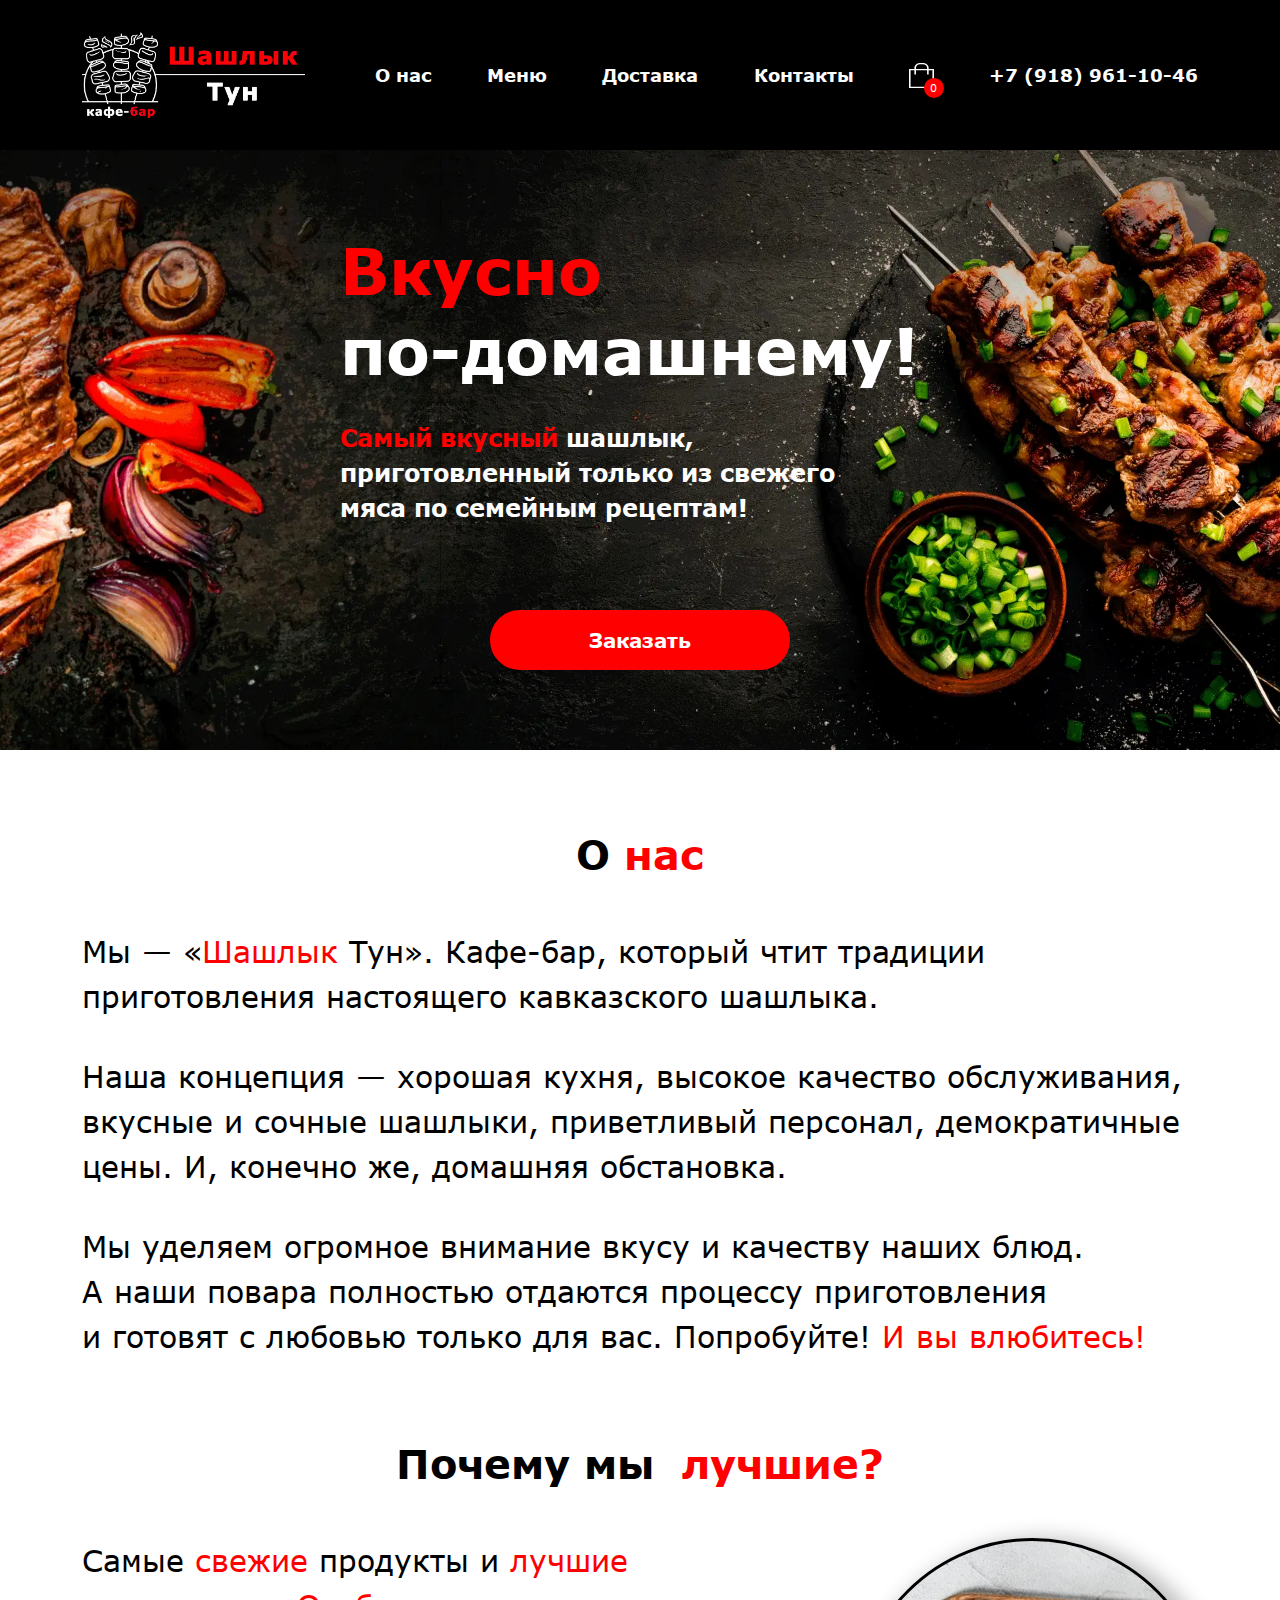
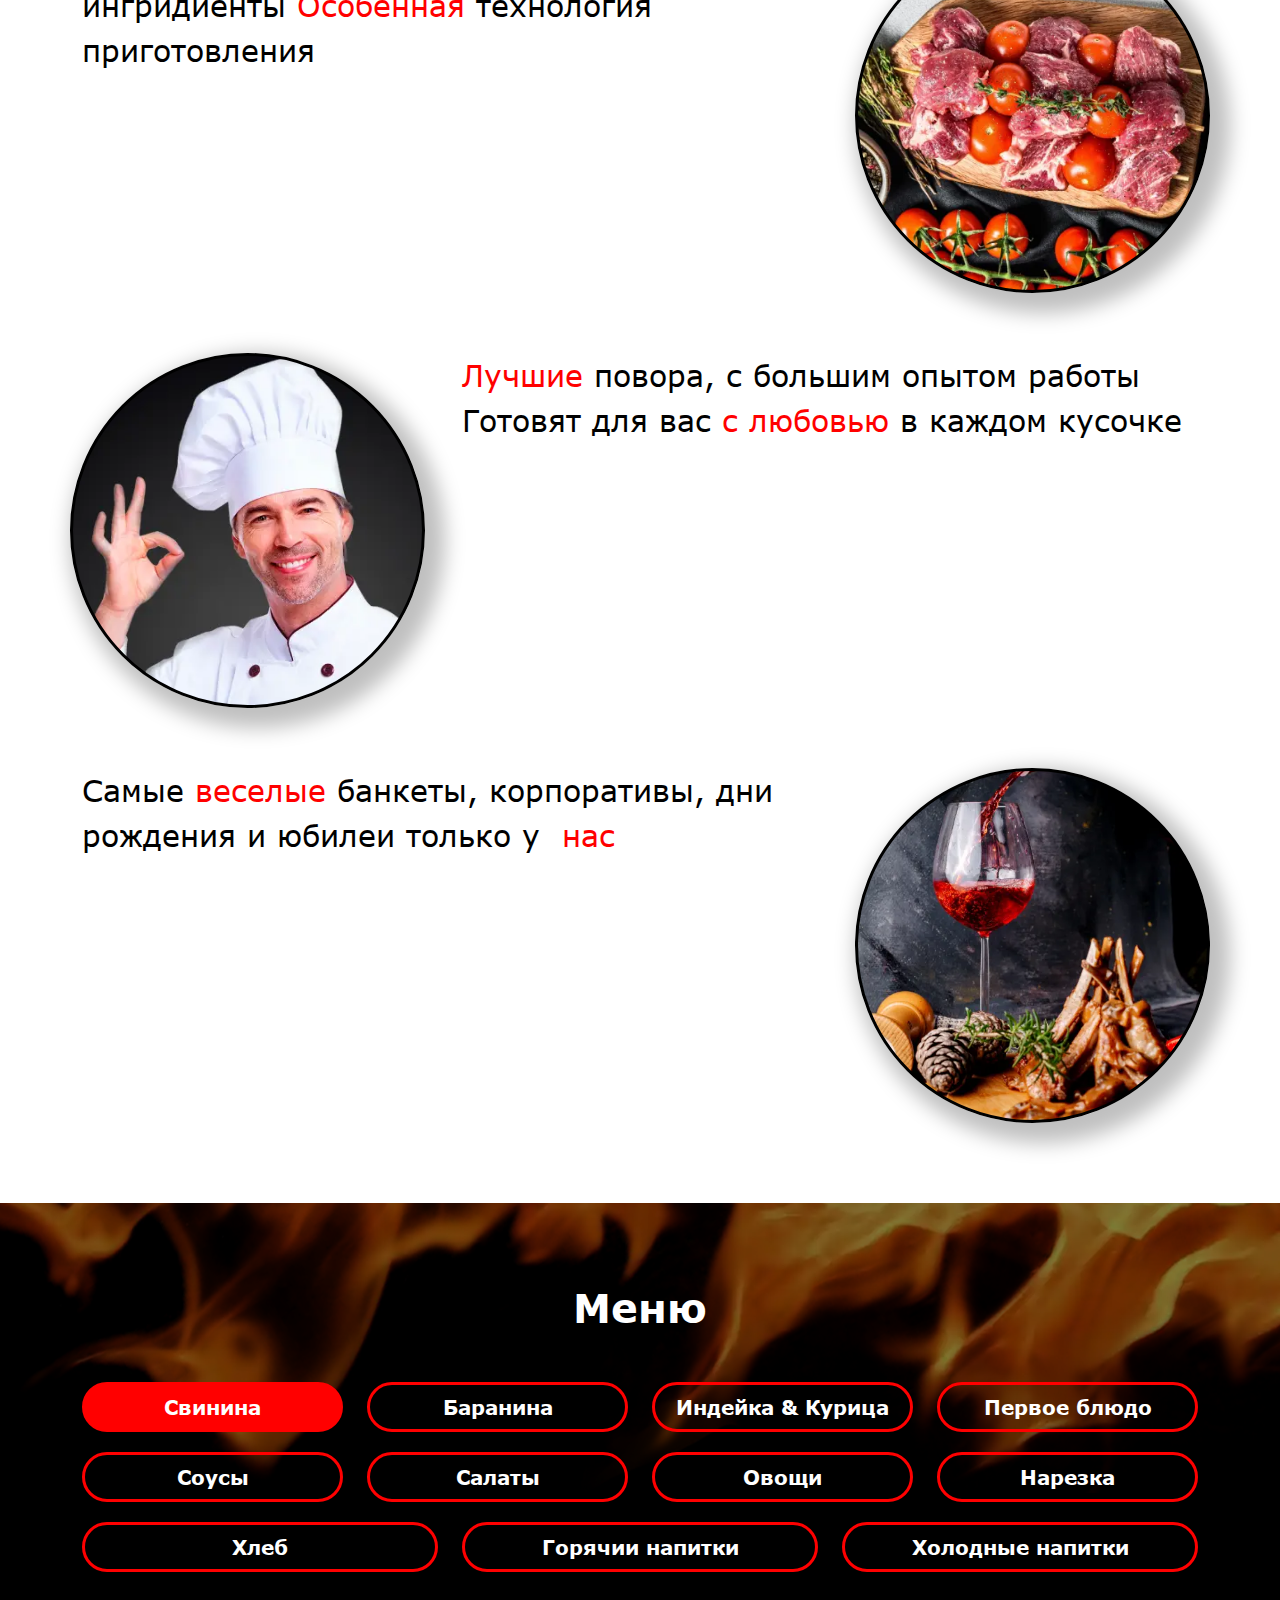
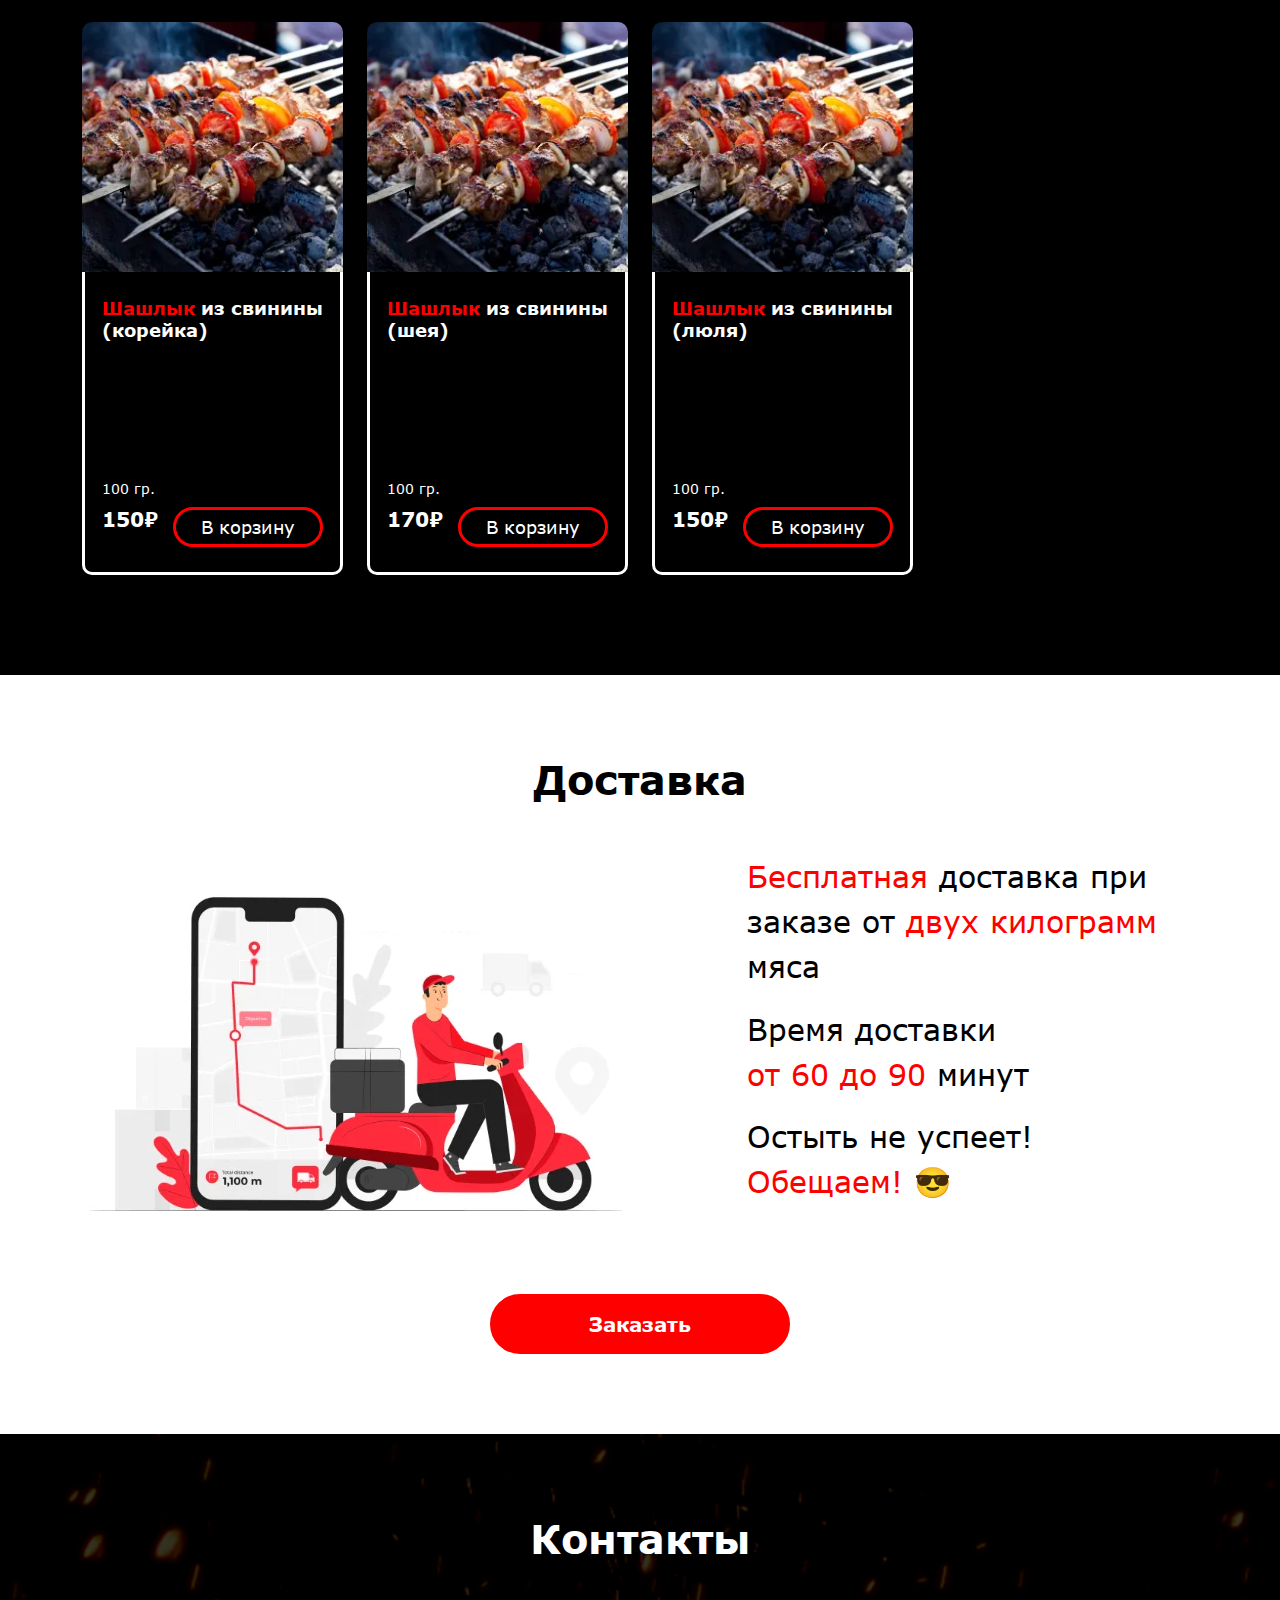
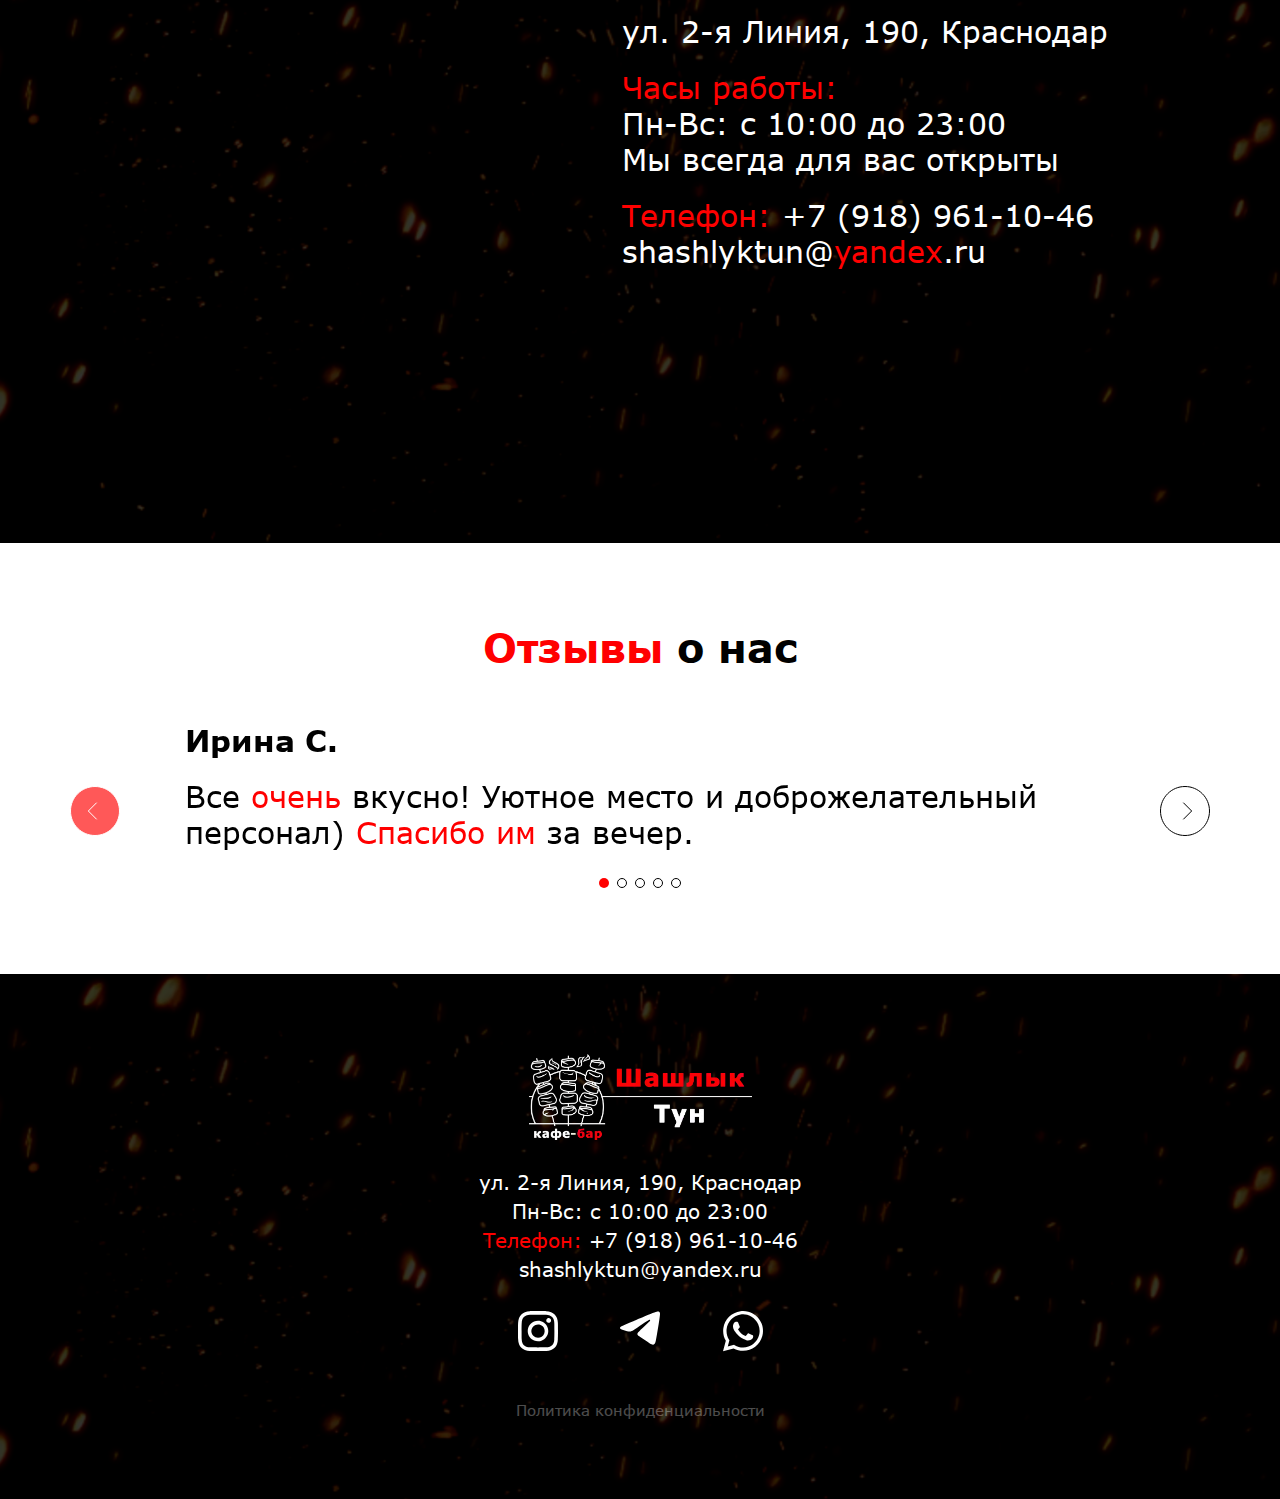
==== commit 88ece873: "edded effects,  modal window content changed" ====
--- a/index.html
+++ b/index.html
@@ -32,18 +32,18 @@
 
 <body>
   <nav class="navbar navbar-expand-lg" id="header">
-    <div class="container-fluid container">
+    <div class="container-fluid container header">
       <button class="navbar-toggler flex" type="button" data-bs-toggle="collapse" data-bs-target="#navbarSupportedContent" aria-controls="navbarSupportedContent" aria-expanded="false" aria-label="Toggle navigation">
         <span class="navbar-toggler-icon navbar-toggler-icon-top"></span>
         <span class="navbar-toggler-icon navbar-toggler-icon-medium"></span>
         <span class="navbar-toggler-icon navbar-toggler-icon-bottom"></span>
       </button>
 
-      <a class="navbar-brand header__logo-link" href="#">
+      <a class="navbar-brand header__logo-link">
         <img class="header__logo-img" src="img/logo.webp" alt="Логотип Шашлык Тун">
       </a>
       
-      <a class="nav__link nav-link basket__link-low-resolution" href="#basket" type="button" data-bs-toggle="modal" data-bs-target="#exampleModal">
+      <a class="nav-link basket-link-low-resolution" href="#basket" data-bs-toggle="modal" data-bs-target="#exampleModal">
         <svg width="25" height="25" viewBox="0 0 25 25" fill="none" xmlns="http://www.w3.org/2000/svg">
           <path fill-rule="evenodd" clip-rule="evenodd" d="M25 25H0V5.90906H25V25ZM1.57233 23.6363H23.4277V7.27269H1.57233V23.6363Z" fill="white"/>
           <path fill-rule="evenodd" clip-rule="evenodd" d="M19.6541 11.4545H18.0818V4.90909C18.0818 2.95455 16.2474 1.36364 13.9937 1.36364H11.0587C8.80502 1.36364 6.97064 2.95455 6.97064 4.90909V11.4545H5.39832V4.90909C5.39832 2.18182 7.91404 0 11.0587 0H13.9937C17.1384 0 19.6541 2.18182 19.6541 4.90909V11.4545Z" fill="white"/>
@@ -73,7 +73,7 @@
             </a>
           </li>
           <li class="nav__item nav-item basket">
-            <a class="nav__link nav-link basket__link" href="#basket" type="button" data-bs-toggle="modal" data-bs-target="#exampleModal">
+            <a class="nav__link nav-link basket__link" href="#basket" data-bs-toggle="modal" data-bs-target="#exampleModal">
               <svg width="25" height="25" viewBox="0 0 25 25" fill="none" xmlns="http://www.w3.org/2000/svg">
                 <path fill-rule="evenodd" clip-rule="evenodd" d="M25 25H0V5.90906H25V25ZM1.57233 23.6363H23.4277V7.27269H1.57233V23.6363Z" fill="white"/>
                 <path fill-rule="evenodd" clip-rule="evenodd" d="M19.6541 11.4545H18.0818V4.90909C18.0818 2.95455 16.2474 1.36364 13.9937 1.36364H11.0587C8.80502 1.36364 6.97064 2.95455 6.97064 4.90909V11.4545H5.39832V4.90909C5.39832 2.18182 7.91404 0 11.0587 0H13.9937C17.1384 0 19.6541 2.18182 19.6541 4.90909V11.4545Z" fill="white"/>
@@ -98,7 +98,9 @@
             <div class="hero-content">
               <h1 class="hero__title title-h1">
                 <span>Вкусно</span>
-                <p>по-домашнему!</p>
+                <span class="d-block text-white">
+                  по-домашнему!
+                </span>
               </h1>
   
               <p class="hero__descr">
@@ -1250,7 +1252,7 @@
 
     </footer>
 
-    <a class="btn" id="btn-up" href="#header" type="button">
+    <a class="btn" id="btn-up" href="#header" >
       <svg width="50" height="50" viewBox="0 0 50 50" fill="red" xmlns="http://www.w3.org/2000/svg">
         <path d="M25 0.500003C38.531 0.500002 49.5 11.469 49.5 25C49.5 38.531 38.531 49.5 25 49.5C11.469 49.5 0.499999 38.531 0.499999 25C0.499998 11.469 11.469 0.500003 25 0.500003Z" stroke="transparent"/>
         <path stroke-width="2" d="M23.3333 16.6667L31.6667 25L23.3333 33.3333" stroke="white"/>
@@ -1259,14 +1261,22 @@
 
     <!-- Модальное окно пока для примера корзины -->
     <div class="modal fade" id="exampleModal" tabindex="-1" aria-labelledby="exampleModalLabel" aria-hidden="true">
-      <div class="modal-dialog modal-dialog-centered modal-xl">
+      <div class="modal-dialog modal-dialog-centered modal-lg">
         <div class="modal-content">
           <div class="modal-header">
             <h5 class="modal-title" id="exampleModalLabel">Корзина</h5>
             <button type="button" class="btn-close" data-bs-dismiss="modal" aria-label="Close"></button>
           </div>
           <div class="modal-body">
-            Lorem ipsum dolor, sit amet consectetur adipisicing elit. Aliquam unde ipsam, optio odit eaque corrupti nihil dolore fugit autem, architecto, debitis voluptas nobis. Numquam, consectetur qui dolores repellat reprehenderit amet.
+            <p class="modal-body__text">
+              <span>Уважаемый клиент,</span> спасибо, что посетили сайт нашего кафе-бара "Шашлык Тун"❤️
+            </p>
+            <p class="modal-body__text">
+              Возможность онлайн заказа сейчас в разработке, а пока можите сделать заказ по нашему номеру телефону: <span><a href="tel:+79189611046">+7 (918) 961-10-46</a></span> 
+            </p>
+            <p class="modal-body__text">
+              Спасибо за понимание! Мы улучшаемся для вас! 
+            </p>
           </div>
           <!-- <div class="modal-footer">
             <button type="button" class="btn btn-secondary" data-bs-dismiss="modal">Close</button>
--- a/css/style.css
+++ b/css/style.css
@@ -1 +1 @@
-@charset "UTF-8";@font-face{font-family:"Verdana";src:local("Verdana Bold"),local("Verdana-Bold"),url("../fonts/Verdana-Bold.woff2") format("woff2"),url("../fonts/Verdana-Bold.woff") format("woff");font-display:swap;font-weight:bold;font-style:normal}@font-face{font-family:"Verdana";src:local("Verdana"),url("../fonts/Verdana.woff2") format("woff2"),url("../fonts/Verdana.woff") format("woff");font-display:swap;font-weight:normal;font-style:normal}*{padding:0;margin:0;border:0}*,:after,:before{-webkit-box-sizing:border-box;box-sizing:border-box}blockquote,body,dd,dl,figcaption,figure,h1,h2,h3,h4,li,ol,p,ul{margin:0}:active,:focus{outline:none}html{-webkit-box-sizing:border-box;box-sizing:border-box;scroll-behavior:smooth}aside,footer,header,nav{display:block}button,input,textarea{font-family:inherit}button{cursor:pointer}a{text-decoration:none}a:active,a:focus{outline:none}ul li{list-style:none}body{font-family:"Verdana",sans-serif;position:relative}.section{padding:80px 0}.flex{display:-webkit-box;display:-ms-flexbox;display:flex}.title-h1{font-style:normal;font-weight:700;font-size:64px;line-height:80px}.title-h1 span{color:#FF0000}.title-h2{margin-bottom:50px;font-style:normal;font-weight:700;font-size:40px;line-height:49px;text-align:center}.title-h2 span{color:#FF0000}.descr{font-style:normal;font-weight:400;font-size:30px;line-height:45px;color:#000}.descr span{color:#FF0000}#btn-up{position:fixed;display:none;bottom:5%;right:20px;width:51px;height:51px;padding:0;margin:0;background-color:transparent;border-radius:50%;-webkit-transform:rotate(-90deg);transform:rotate(-90deg);z-index:10}.header{width:100%;background-color:#000}.navbar{padding:32px 0;background-color:#000}.header__logo-link{margin-right:auto;padding:0;display:block;width:223px;height:86px}.header__logo-link img{width:inherit;height:inherit}.header__logo-img{display:block;margin-right:auto;width:223px;height:86px}.nav{margin-left:25px;max-width:823px;width:100%;-webkit-box-align:center;-ms-flex-align:center;align-items:center}.nav .nav__list{padding:0;width:inherit;-ms-flex-wrap:wrap;flex-wrap:wrap;-webkit-box-pack:justify;-ms-flex-pack:justify;justify-content:space-between;-webkit-box-align:center;-ms-flex-align:center;align-items:center}.navbar-expand-lg .navbar-nav .nav-link{padding-left:0;padding-right:0;padding-top:0;padding-bottom:0;font-style:normal;font-weight:700;font-size:18px;line-height:22px;color:#FFF}.navbar-expand-lg .navbar-nav .nav-link.basket__link{padding-left:0;padding-right:0;padding-top:0;padding-bottom:0;display:block;position:relative;width:25px;height:25px}.navbar-expand-lg .navbar-nav .nav-link.basket__link:after{content:"0";position:absolute;display:-webkit-box;display:-ms-flexbox;display:flex;-webkit-box-pack:center;-ms-flex-pack:center;justify-content:center;-webkit-box-align:center;-ms-flex-align:center;align-items:center;bottom:-10px;right:-10px;width:20px;height:20px;background-color:#FF0000;border-radius:100%;font-style:normal;font-weight:400;font-size:11px;line-height:12px;text-align:center;color:#FFF}.basket__link-low-resolution{display:none;padding-left:0;padding-right:0;padding-top:0;padding-bottom:0;position:relative;width:25px;height:25px}.basket__link-low-resolution:after{content:"0";position:absolute;display:-webkit-box;display:-ms-flexbox;display:flex;-webkit-box-pack:center;-ms-flex-pack:center;justify-content:center;-webkit-box-align:center;-ms-flex-align:center;align-items:center;bottom:-10px;right:-10px;width:20px;height:20px;background-color:#FF0000;border-radius:100%;font-style:normal;font-weight:400;font-size:11px;line-height:12px;text-align:center;color:#FFF}.hero{background-image:url(../img/hero-bg1.webp);background-repeat:no-repeat;background-position:center;background-size:cover}.hero-content{margin:auto;max-width:600px}.hero__title{margin-bottom:30px;max-width:600px;color:#FFF}.hero__descr{max-width:560px;margin-bottom:85px;font-style:normal;font-weight:700;font-size:24px;line-height:35px;color:#FFF}.hero__descr span{color:#FF0000}.hero__btn{margin:0 auto;-webkit-box-pack:center;-ms-flex-pack:center;justify-content:center;-webkit-box-align:center;-ms-flex-align:center;align-items:center;max-width:300px;width:100%;height:60px;font-style:normal;font-weight:700;font-size:20px;line-height:24px;color:#FFF;background-color:#FF0000;border:2px solid #FF0000;border-radius:50px}.about-us__title{color:#000}.about-us__content{margin-bottom:80px}.about-us__descr:not(:last-child){margin-bottom:35px}.utp{-webkit-box-pack:justify;-ms-flex-pack:justify;justify-content:space-between}.utp:not(:last-child){margin-bottom:60px}.card-descr{max-width:776px}.card-circle{width:355px;height:355px;border:3px solid #000;border-radius:50%}.card-circle_cooks,.card-circle_party,.card-circle_products{background-repeat:no-repeat;background-position:center;background-size:cover;-webkit-box-shadow:10px 10px 20px 10px rgba(0,0,0,0.25);box-shadow:10px 10px 20px 10px rgba(0,0,0,0.25)}.card-circle_products{background-image:url(../img/card-circle_products.webp)}.card-circle_cooks{background-image:url(../img/card-circle_cooks.webp)}.card-circle_party{background-image:url(../img/card-circle_party.webp)}.menu{position:relative;background-color:#000;z-index:1}.menu:after{content:"";position:absolute;top:0;left:0;width:100%;height:100%;background-image:url(../img/menu-bg-fire.webp);background-repeat:no-repeat;background-size:auto;background-position:center -150px;opacity:0.5;z-index:-1}.menu .menu__container{z-index:1}.menu__title{color:#FFF}.menu-category-content:not(:last-child){margin-bottom:30px}.menu__category{-webkit-box-pack:center;-ms-flex-pack:center;justify-content:center}.category__btn{margin-bottom:20px;width:100%;height:50px;-webkit-box-pack:center;-ms-flex-pack:center;justify-content:center;-webkit-box-align:center;-ms-flex-align:center;align-items:center;border:3px solid #FF0000;border-radius:50px}.category__btn .category__tab-text{font-style:normal;font-weight:700;font-size:20px;line-height:24px;text-align:center;color:#FFF}.menu-category-tab-content{display:none}.menu-category-tab-content.tab-content-active{display:-webkit-box;display:-ms-flexbox;display:flex}.product-photo{width:100%;min-height:250px;background-image:url(../img/product-photo.webp);background-repeat:no-repeat;background-position:center;background-size:cover;border-radius:10px 10px 0 0}.product-card{margin-bottom:20px;min-height:300px;border-right:3px solid #FFF;border-left:3px solid #FFF;border-bottom:3px solid #FFF;border-radius:0 0 10px 10px}.product-card .product__content{padding:25px 17px;-webkit-box-orient:vertical;-webkit-box-direction:normal;-ms-flex-direction:column;flex-direction:column;min-height:inherit}.product-card .product__content .product-name{margin-bottom:auto;font-style:normal;font-weight:700;font-size:18px;line-height:22px;color:#FFF}.product-card .product__content .product-name span{color:#FF0000}.product-card .product__content .product-weight{margin:10px 0;font-style:normal;font-weight:400;font-size:14px;line-height:17px;color:#FFF}.product-card .product__content .product__descr-bottom{-webkit-box-pack:justify;-ms-flex-pack:justify;justify-content:space-between}.product-card .product__content .product__descr-bottom .product-price{font-weight:700;font-size:20px;line-height:24px;text-align:center;color:#FFF}.product-card .product__content .product__descr-bottom .in-basket-btn{-webkit-box-pack:center;-ms-flex-pack:center;justify-content:center;-webkit-box-align:center;-ms-flex-align:center;align-items:center;max-width:150px;width:100%;height:40px;border:3px solid #FF0000;border-radius:50px}.product-card .product__content .product__descr-bottom .in-basket-btn span{font-style:normal;font-weight:400;font-size:18px;line-height:22px;color:#FFF}.delivery__title{color:#000}.delivery__content{margin-bottom:50px;-webkit-box-pack:justify;-ms-flex-pack:justify;justify-content:space-between}.delivery__content .delivery__content-img{max-width:570px;width:100%;max-height:390px;height:390px;background-image:url(../img/delivery-content-photo.webp);background-repeat:no-repeat;background-position:center;background-size:contain}.delivery__content .delivery__content-text{max-height:350px;-webkit-box-orient:vertical;-webkit-box-direction:normal;-ms-flex-direction:column;flex-direction:column;-webkit-box-pack:justify;-ms-flex-pack:justify;justify-content:space-between}.delivery__btn{margin:0 auto;-webkit-box-pack:center;-ms-flex-pack:center;justify-content:center;-webkit-box-align:center;-ms-flex-align:center;align-items:center;max-width:300px;width:100%;height:60px;font-style:normal;font-weight:700;font-size:20px;line-height:24px;color:#FFF;background-color:#FF0000;border:2px solid #FF0000;border-radius:50px}.contacts{position:relative;background-color:#000;z-index:1}.contacts:after{content:"";position:absolute;top:0;left:0;right:0;bottom:0;width:100%;height:100%;background-image:url(../img/contacts-bg-spark.webp);background-repeat:no-repeat;background-position:center;background-size:cover;opacity:0.2;z-index:-1}.contacts .contacts__title{color:#FFF}.contacts .contacts__content-map{max-width:540px;width:100%;height:450px}.contacts .contacts-descr{font-style:normal;font-weight:400;font-size:30px;line-height:36px;color:#FFF}.contacts .contacts-descr span{color:#FF0000}.contacts .contacts-address,.contacts .contacts-phone,.contacts .contacts-time{margin-bottom:20px}.reviews__title{color:#000}.reviews-swiper{padding:0 10px;margin-bottom:20px;position:relative;-webkit-box-pack:center;-ms-flex-pack:center;justify-content:center;z-index:0}.reviews-swiper .reviews-swiper-container{overflow:hidden;cursor:pointer}.reviews-swiper .reviews-person-descr{font-style:normal;font-weight:400;font-size:30px;line-height:36px;color:#000}.reviews-swiper .reviews-person-descr span{color:#FF0000}.reviews-swiper .reviews-person-name{margin-bottom:20px;font-weight:700}.swiper-horizontal>.swiper-pagination-bullets,.swiper-pagination-bullets.swiper-pagination-horizontal,.swiper-pagination-custom,.swiper-pagination-fraction{margin:0 auto;width:unset}.swiper-pagination-bullet{width:10px;height:10px;background:#FFF;border:1px solid #000;opacity:1}.swiper-pagination-bullet.swiper-pagination-bullet-active{background:#FF0000;border:none}.reviews__content-btn{position:absolute;top:50%;z-index:1;color:transparent;background-color:transparent;border-radius:50px;border:none;opacity:1}.reviews__content-btn.swiper-button-disabled .reviews__content-btn-svg{fill:#FF0000}.reviews__content-btn.swiper-button-disabled .reviews__content-btn-svg path{stroke:#FFF}.reviews__content-next,.reviews__content-prev{margin:0;padding:0;-webkit-box-pack:center;-ms-flex-pack:center;justify-content:center;-webkit-box-align:center;-ms-flex-align:center;align-items:center;width:50px;height:50px}.reviews__content-next .reviews__content-btn-svg,.reviews__content-prev .reviews__content-btn-svg{height:100%;width:100%}.reviews__content-prev{left:0}.reviews__content-next{right:0}.footer{position:relative;background-color:#000;z-index:1}.footer:after{content:"";position:absolute;top:0;left:0;right:0;bottom:0;width:100%;height:100%;background-image:url(../img/contacts-bg-spark.webp);background-repeat:no-repeat;background-position:center;background-size:cover;opacity:0.2;z-index:-1}.footer .footer-row{-webkit-box-pack:center;-ms-flex-pack:center;justify-content:center}.footer .footer-row .footer-content{-webkit-box-orient:vertical;-webkit-box-direction:normal;-ms-flex-direction:column;flex-direction:column;-webkit-box-align:center;-ms-flex-align:center;align-items:center;-webkit-box-pack:center;-ms-flex-pack:center;justify-content:center}.footer .footer-row .footer-content .footer-logo{margin-bottom:30px;max-width:223px;width:100%;height:86px}.footer .footer-row .footer-content .footer-content-info{margin-bottom:30px;-webkit-box-orient:vertical;-webkit-box-direction:normal;-ms-flex-direction:column;flex-direction:column;-webkit-box-pack:center;-ms-flex-pack:center;justify-content:center;-webkit-box-align:center;-ms-flex-align:center;align-items:center}.footer .footer-row .footer-content .footer-content-info .footer-content-descr{font-style:normal;font-weight:400;font-size:20px;line-height:24px;color:#FFF}.footer .footer-row .footer-content .footer-content-info .footer-content-descr:not(:last-child){margin-bottom:5px}.footer .footer-row .footer-content .footer-content-info .footer-content-descr span{color:#FF0000}.footer .footer-row .footer-content .footer-content-info .footer-content-descr a{color:#FFF}.footer .footer-row .footer-content .footer-content__social-list{padding:0;margin-bottom:50px;-webkit-box-align:center;-ms-flex-align:center;align-items:center;-webkit-box-pack:justify;-ms-flex-pack:justify;justify-content:space-between;max-width:245px;width:100%}.footer .footer-row .footer-content .footer-content__social-list .footer-content__social-list-item-link{min-height:40px}.footer .footer-row .footer-content .footer-privacy{font-style:normal;font-weight:400;font-size:15px;line-height:18px;opacity:0.3;color:#FFF}.privacy__container .privacy__title{color:#000}.privacy__container .descr{font-style:normal;font-weight:400;font-size:20px;line-height:unset;color:#000}@media (max-width:991px){.section{padding:50px 0}.navbar{padding:var(--bs-navbar-padding-y) var(--bs-navbar-padding-x)}.nav{margin:0;max-width:700px}.nav .nav__item.nav-item.basket{display:none}.nav .nav__item:not(:last-child){margin-bottom:10px}.nav .nav__list{padding:25px 0;-webkit-box-align:start;-ms-flex-align:start;align-items:flex-start}.nav .nav__list .nav__link.nav-link{font-size:20px;line-height:25px}.basket__link-low-resolution{display:block}.navbar-expand-lg .navbar-nav .nav-link.number__link{color:#FF0000}.header__logo-link{margin:auto;margin-top:10px;margin-bottom:10px}.navbar-toggler{padding:0;height:25px;-webkit-box-orient:vertical;-webkit-box-direction:normal;-ms-flex-direction:column;flex-direction:column;-webkit-box-pack:justify;-ms-flex-pack:justify;justify-content:space-between;-webkit-box-align:center;-ms-flex-align:center;align-items:center}.navbar-toggler .navbar-toggler-icon{background-image:none;width:1.5em;height:2px;background-color:#FFF;-webkit-transition:opacity linear 0.2s,-webkit-transform linear 0.2s;transition:opacity linear 0.2s,-webkit-transform linear 0.2s;transition:transform linear 0.2s,opacity linear 0.2s;transition:transform linear 0.2s,opacity linear 0.2s,-webkit-transform linear 0.2s}.navbar-toggler .navbar-toggler-icon.active.navbar-toggler-icon-top{-webkit-transform-origin:top;transform-origin:top;-webkit-transform:translateY(10.5px) rotate(45deg);transform:translateY(10.5px) rotate(45deg)}.navbar-toggler .navbar-toggler-icon.active.navbar-toggler-icon-medium{-webkit-transform:scaleX(0);transform:scaleX(0);opacity:0}.navbar-toggler .navbar-toggler-icon.active.navbar-toggler-icon-bottom{-webkit-transform:translateY(-10.5px) rotate(-45deg);transform:translateY(-10.5px) rotate(-45deg)}.about-us__content{margin-bottom:50px}.card-descr{margin-bottom:15px}.card-circle{width:250px;height:250px;margin:0 auto}.card-circle.card-circle_cooks{-webkit-box-ordinal-group:3;-ms-flex-order:2;order:2}.contacts__content{-webkit-box-pack:center;-ms-flex-pack:center;justify-content:center}.contacts__content .contacts__content-map{margin-bottom:20px}.contacts__content .contacts__content-info{max-width:540px}}@media (max-width:767px){.title-h1{font-size:55px;line-height:55px}.title-h2{margin-bottom:20px}.descr{font-size:25px;line-height:40px}.about-us__descr:not(:last-child){margin-bottom:25px}.category__btn .category__tab-text{font-size:17px}.menu-category-content:not(:last-child){margin-bottom:20px}.product-card .product__content .product-name{font-size:16px}.product-card .product__content .product__descr-bottom .product-price{font-size:17px}.product-card .product__content .product__descr-bottom .in-basket-btn{max-width:130px}.product-card .product__content .product__descr-bottom .in-basket-btn span{font-size:16px}.contacts__content .contacts__content-map{margin-bottom:15px}.contacts .contacts-address,.contacts .contacts-phone,.contacts .contacts-time{margin-bottom:10px}.contacts .contacts-descr{font-size:25px;line-height:30px}.reviews-swiper .reviews-person-descr{font-size:25px;line-height:30px}}@media (max-width:575px){.section{padding:40px 0}.title-h2{margin-bottom:10px;font-size:25px;line-height:30px}.descr{font-size:14px;line-height:28px}.header__logo-link{width:123px;height:47px}.nav .nav__list .nav__link.nav-link{font-size:18px;line-height:20px}.hero-content{margin:auto;max-width:320px}.title-h1{font-size:32px;line-height:35px}.hero__descr{margin-bottom:40px;max-width:320px;font-size:17px;line-height:25px}.hero__btn{font-size:17px}.about-us__descr:not(:last-child){margin-bottom:10px}.about-us__content{margin-bottom:20px}.card-circle{width:200px;height:200px}.utp:not(:last-child){margin-bottom:25px}.category__btn{margin-bottom:10px;height:45px}.category__btn .category__tab-text{font-size:15px}.product-photo{min-height:170px}.product-card{min-height:230px}.product-card .product__content{padding:17px 17px}.delivery__content .delivery__content-img{height:200px}.delivery__content{margin-bottom:30px}.delivery__btn{font-size:17px}.contacts .contacts__content-map{height:300px}.contacts__content .contacts__content-map{margin-bottom:10px}.contacts .contacts-descr{font-size:14px;line-height:28px}.contacts .contacts-address,.contacts .contacts-phone,.contacts .contacts-time{margin-bottom:0px}.reviews-swiper{margin-bottom:10px}.reviews-swiper .reviews-person-descr{font-size:15px;line-height:28px}.reviews-swiper .reviews-person-name{margin-bottom:0px}.reviews__content-next,.reviews__content-prev{width:30px;height:30px}.reviews__content-prev{margin-left:5px}.reviews__content-next{margin-right:5px}.footer .footer-row .footer-content .footer-logo{margin-bottom:10px;max-width:123px;height:47px}.footer .footer-row .footer-content .footer-content-info .footer-content-descr{font-size:15px;line-height:18px}.footer .footer-row .footer-content .footer-content-info{margin-bottom:20px}.footer .footer-row .footer-content .footer-content__social-list{margin-bottom:20px;max-width:160px}.footer-content__social-list-item-link svg{width:30px;height:30px}.footer .footer-row .footer-content .footer-privacy{font-size:12px;line-height:10px}}+@charset "UTF-8";@font-face{font-family:"Verdana";src:local("Verdana Bold"),local("Verdana-Bold"),url("../fonts/Verdana-Bold.woff2") format("woff2"),url("../fonts/Verdana-Bold.woff") format("woff");font-display:swap;font-weight:bold;font-style:normal}@font-face{font-family:"Verdana";src:local("Verdana"),url("../fonts/Verdana.woff2") format("woff2"),url("../fonts/Verdana.woff") format("woff");font-display:swap;font-weight:normal;font-style:normal}*{padding:0;margin:0;border:0}*,:after,:before{-webkit-box-sizing:border-box;box-sizing:border-box}blockquote,body,dd,dl,figcaption,figure,h1,h2,h3,h4,li,ol,p,ul{margin:0}:active,:focus{outline:none}html{-webkit-box-sizing:border-box;box-sizing:border-box;scroll-behavior:smooth}aside,footer,header,nav{display:block}button,input,textarea{font-family:inherit}button{cursor:pointer}a{text-decoration:none}a:active,a:focus{outline:none}ul li{list-style:none}body{font-family:"Verdana",sans-serif;position:relative}.section{padding:80px 0}.flex{display:-webkit-box;display:-ms-flexbox;display:flex}.title-h1{font-style:normal;font-weight:700;font-size:64px;line-height:80px}.title-h1 span{color:#FF0000}.title-h2{margin-bottom:50px;font-style:normal;font-weight:700;font-size:40px;line-height:49px;text-align:center}.title-h2 span{color:#FF0000}.descr{font-style:normal;font-weight:400;font-size:30px;line-height:45px;color:#000}.descr span{color:#FF0000}#btn-up{position:fixed;display:none;bottom:5%;right:20px;width:51px;height:51px;padding:0;margin:0;background-color:transparent;border-radius:50%;-webkit-transform:rotate(-90deg);transform:rotate(-90deg);z-index:10}.header{width:100%;background-color:#000}.navbar{padding:32px 0;background-color:#000}.header__logo-link{margin-right:auto;padding:0;display:block;width:223px;height:86px}.header__logo-link img{width:inherit;height:inherit}.header__logo-img{display:block;margin-right:auto;width:223px;height:86px}.nav{margin-left:25px;max-width:823px;width:100%;-webkit-box-align:center;-ms-flex-align:center;align-items:center}.nav .nav__list{padding:0;width:inherit;-ms-flex-wrap:wrap;flex-wrap:wrap;-webkit-box-pack:justify;-ms-flex-pack:justify;justify-content:space-between;-webkit-box-align:center;-ms-flex-align:center;align-items:center}.navbar-expand-lg .navbar-nav .nav-link{padding-left:0;padding-right:0;padding-top:0;padding-bottom:0;font-style:normal;font-weight:700;font-size:18px;line-height:22px;color:#FFF;-webkit-transition:color linear 0.2s,opacity linear 0.2s;transition:color linear 0.2s,opacity linear 0.2s}.navbar-expand-lg .navbar-nav .nav-link:hover{color:#FF0000}.navbar-expand-lg .navbar-nav .nav-link:active{color:#FF0000;opacity:0.5}.navbar-expand-lg .navbar-nav .nav-link.basket__link{padding-left:0;padding-right:0;padding-top:0;padding-bottom:0;display:block;position:relative;width:25px;height:25px}.navbar-expand-lg .navbar-nav .nav-link.basket__link:after{content:"0";position:absolute;display:-webkit-box;display:-ms-flexbox;display:flex;-webkit-box-pack:center;-ms-flex-pack:center;justify-content:center;-webkit-box-align:center;-ms-flex-align:center;align-items:center;bottom:-10px;right:-10px;width:20px;height:20px;background-color:#FF0000;border-radius:100%;font-style:normal;font-weight:400;font-size:11px;line-height:12px;text-align:center;color:#FFF}.navbar-expand-lg .navbar-nav .nav-link.basket__link svg path{-webkit-transition:fill linear 0.2s;transition:fill linear 0.2s}.navbar-expand-lg .navbar-nav .nav-link.basket__link:hover svg path{fill:#FF0000}.basket-link-low-resolution{display:none;padding-left:0;padding-right:0;padding-top:0;padding-bottom:0;position:relative;width:25px;height:25px}.basket-link-low-resolution:after{content:"0";position:absolute;display:-webkit-box;display:-ms-flexbox;display:flex;-webkit-box-pack:center;-ms-flex-pack:center;justify-content:center;-webkit-box-align:center;-ms-flex-align:center;align-items:center;bottom:-10px;right:-10px;width:20px;height:20px;background-color:#FF0000;border-radius:100%;font-style:normal;font-weight:400;font-size:11px;line-height:12px;text-align:center;color:#FFF}.basket-link-low-resolution svg path{-webkit-transition:fill linear 0.2s;transition:fill linear 0.2s}.basket-link-low-resolution:hover svg path{fill:#FF0000}.hero{background-image:url(../img/hero-bg1.webp);background-repeat:no-repeat;background-position:center;background-size:cover}.hero-content{margin:auto;max-width:600px}.hero__title{margin-bottom:30px;max-width:600px;color:#FFF}.hero__descr{max-width:560px;margin-bottom:85px;font-style:normal;font-weight:700;font-size:24px;line-height:35px;color:#FFF}.hero__descr span{color:#FF0000}.hero__btn{margin:0 auto;-webkit-box-pack:center;-ms-flex-pack:center;justify-content:center;-webkit-box-align:center;-ms-flex-align:center;align-items:center;max-width:300px;width:100%;height:60px;font-style:normal;font-weight:700;font-size:20px;line-height:24px;color:#FFF;background-color:#FF0000;border:2px solid #FF0000;border-radius:50px;-webkit-transition:-webkit-transform linear 0.2s;transition:-webkit-transform linear 0.2s;transition:transform linear 0.2s;transition:transform linear 0.2s,-webkit-transform linear 0.2s}.hero__btn:hover{-webkit-transform:scale(1.02);transform:scale(1.02);color:#FFF;background-color:#FF0000;border:none}.hero__btn:focus-visible{color:#FFF;background-color:#FF0000;border-color:transparent;outline:3px solid white;-webkit-box-shadow:var(--bs-btn-focus-box-shadow);box-shadow:var(--bs-btn-focus-box-shadow)}.about-us__title{color:#000}.about-us__content{margin-bottom:80px}.about-us__descr:not(:last-child){margin-bottom:35px}.utp{-webkit-box-pack:justify;-ms-flex-pack:justify;justify-content:space-between}.utp:not(:last-child){margin-bottom:60px}.card-descr{max-width:776px}.card-circle{width:355px;height:355px;border:3px solid #000;border-radius:50%}.card-circle_cooks,.card-circle_party,.card-circle_products{background-repeat:no-repeat;background-position:center;background-size:cover;-webkit-box-shadow:10px 10px 20px 10px rgba(0,0,0,0.25);box-shadow:10px 10px 20px 10px rgba(0,0,0,0.25)}.card-circle_products{background-image:url(../img/card-circle_products.webp)}.card-circle_cooks{background-image:url(../img/card-circle_cooks.webp)}.card-circle_party{background-image:url(../img/card-circle_party.webp)}.menu{position:relative;background-color:#000;z-index:1}.menu:after{content:"";position:absolute;top:0;left:0;width:100%;height:100%;background-image:url(../img/menu-bg-fire.webp);background-repeat:no-repeat;background-size:auto;background-position:center -150px;opacity:0.5;z-index:-1}.menu .menu__container{z-index:1}.menu__title{color:#FFF}.menu-category-content:not(:last-child){margin-bottom:30px}.menu__category{-webkit-box-pack:center;-ms-flex-pack:center;justify-content:center}.category__btn{margin-bottom:20px;width:100%;height:50px;-webkit-box-pack:center;-ms-flex-pack:center;justify-content:center;-webkit-box-align:center;-ms-flex-align:center;align-items:center;border:3px solid #FF0000;border-radius:50px;-webkit-transition:background-color linear 0.1s,-webkit-transform linear 0.1s;transition:background-color linear 0.1s,-webkit-transform linear 0.1s;transition:transform linear 0.1s,background-color linear 0.1s;transition:transform linear 0.1s,background-color linear 0.1s,-webkit-transform linear 0.1s}.category__btn .category__tab-text{font-style:normal;font-weight:700;font-size:20px;line-height:24px;text-align:center;color:#FFF}.category__btn:hover{-webkit-transform:scale(1.02);transform:scale(1.02);color:#FFF;background-color:transparent;border-color:#FF0000}.category__btn:focus{color:#FFF;background-color:transparent;border-color:#FF0000;outline:none;-webkit-box-shadow:none;box-shadow:none}.category__btn:focus-visible{color:#FFF;background-color:transparent;border-color:#FF0000;outline:3px solid white;-webkit-box-shadow:none;box-shadow:none}.category__btn:active{background-color:#FF0000}.category__btn.tab-active{background-color:#FF0000}.menu-category-tab-content{display:none}.menu-category-tab-content.tab-content-active{display:-webkit-box;display:-ms-flexbox;display:flex}.product-photo{width:100%;min-height:250px;background-image:url(../img/product-photo.webp);background-repeat:no-repeat;background-position:center;background-size:cover;border-radius:10px 10px 0 0}.product-card{margin-bottom:20px;min-height:300px;border-right:3px solid #FFF;border-left:3px solid #FFF;border-bottom:3px solid #FFF;border-radius:0 0 10px 10px}.product-card .product__content{padding:25px 17px;-webkit-box-orient:vertical;-webkit-box-direction:normal;-ms-flex-direction:column;flex-direction:column;min-height:inherit}.product-card .product__content .product-name{margin-bottom:auto;font-style:normal;font-weight:700;font-size:18px;line-height:22px;color:#FFF}.product-card .product__content .product-name span{color:#FF0000}.product-card .product__content .product-weight{margin:10px 0;font-style:normal;font-weight:400;font-size:14px;line-height:17px;color:#FFF}.product-card .product__content .product__descr-bottom{-webkit-box-pack:justify;-ms-flex-pack:justify;justify-content:space-between}.product-card .product__content .product__descr-bottom .product-price{font-weight:700;font-size:20px;line-height:24px;text-align:center;color:#FFF}.product-card .product__content .product__descr-bottom .in-basket-btn{-webkit-box-pack:center;-ms-flex-pack:center;justify-content:center;-webkit-box-align:center;-ms-flex-align:center;align-items:center;max-width:150px;width:100%;height:40px;border:3px solid #FF0000;border-radius:50px;-webkit-transition:background-color linear 0.2s;transition:background-color linear 0.2s}.product-card .product__content .product__descr-bottom .in-basket-btn span{font-style:normal;font-weight:400;font-size:18px;line-height:22px;color:#FFF}.product-card .product__content .product__descr-bottom .in-basket-btn:hover{background-color:#FF0000}.product-card .product__content .product__descr-bottom .in-basket-btn:focus-visible{outline:3px solid white}.delivery__title{color:#000}.delivery__content{margin-bottom:50px;-webkit-box-pack:justify;-ms-flex-pack:justify;justify-content:space-between}.delivery__content .delivery__content-img{max-width:570px;width:100%;max-height:390px;height:390px;background-image:url(../img/delivery-content-photo.webp);background-repeat:no-repeat;background-position:center;background-size:contain}.delivery__content .delivery__content-text{max-height:350px;-webkit-box-orient:vertical;-webkit-box-direction:normal;-ms-flex-direction:column;flex-direction:column;-webkit-box-pack:justify;-ms-flex-pack:justify;justify-content:space-between}.delivery__btn{margin:0 auto;-webkit-box-pack:center;-ms-flex-pack:center;justify-content:center;-webkit-box-align:center;-ms-flex-align:center;align-items:center;max-width:300px;width:100%;height:60px;font-style:normal;font-weight:700;font-size:20px;line-height:24px;color:#FFF;background-color:#FF0000;border:2px solid #FF0000;border-radius:50px;-webkit-transition:-webkit-transform linear 0.2s;transition:-webkit-transform linear 0.2s;transition:transform linear 0.2s;transition:transform linear 0.2s,-webkit-transform linear 0.2s}.delivery__btn:hover{-webkit-transform:scale(1.02);transform:scale(1.02);color:#FFF;background-color:#FF0000;border:none}.delivery__btn:focus-visible{color:#FFF;background-color:#FF0000;border-color:transparent;outline:3px solid black;-webkit-box-shadow:var(--bs-btn-focus-box-shadow);box-shadow:var(--bs-btn-focus-box-shadow)}.contacts{position:relative;background-color:#000;z-index:1}.contacts:after{content:"";position:absolute;top:0;left:0;right:0;bottom:0;width:100%;height:100%;background-image:url(../img/contacts-bg-spark.webp);background-repeat:no-repeat;background-position:center;background-size:cover;opacity:0.2;z-index:-1}.contacts .contacts__title{color:#FFF}.contacts .contacts__content-map{max-width:540px;width:100%;height:450px}.contacts .contacts-descr{font-style:normal;font-weight:400;font-size:30px;line-height:36px;color:#FFF}.contacts .contacts-descr span{color:#FF0000}.contacts .contacts-address,.contacts .contacts-phone,.contacts .contacts-time{margin-bottom:20px}.reviews__title{color:#000}.reviews-swiper{padding:0 10px;margin-bottom:20px;position:relative;-webkit-box-pack:center;-ms-flex-pack:center;justify-content:center;z-index:0}.reviews-swiper .reviews-swiper-container{overflow:hidden;cursor:pointer}.reviews-swiper .reviews-person-descr{font-style:normal;font-weight:400;font-size:30px;line-height:36px;color:#000}.reviews-swiper .reviews-person-descr span{color:#FF0000}.reviews-swiper .reviews-person-name{margin-bottom:20px;font-weight:700}.swiper-horizontal>.swiper-pagination-bullets,.swiper-pagination-bullets.swiper-pagination-horizontal,.swiper-pagination-custom,.swiper-pagination-fraction{margin:0 auto;width:unset}.swiper-pagination-bullet{width:10px;height:10px;background:#FFF;border:1px solid #000;opacity:1}.swiper-pagination-bullet.swiper-pagination-bullet-active{background:#FF0000;border:none}.reviews__content-btn{position:absolute;top:50%;z-index:1;color:transparent;background-color:transparent;border-radius:50px;border:none;opacity:1}.reviews__content-btn.swiper-button-disabled .reviews__content-btn-svg{fill:#FF0000}.reviews__content-btn.swiper-button-disabled .reviews__content-btn-svg path{stroke:#FFF}.reviews__content-btn:hover .reviews__content-btn-svg{fill:#FF0000}.reviews__content-btn:hover .reviews__content-btn-svg path{stroke:#FFF}.reviews__content-btn:focus-visible{outline:3px solid red}.reviews__content-btn .reviews__content-btn-svg{-webkit-transition:fill linear 0.1s;transition:fill linear 0.1s}.reviews__content-btn .reviews__content-btn-svg path{-webkit-transition:stroke linear 0.1s;transition:stroke linear 0.1s}.reviews__content-next,.reviews__content-prev{margin:0;padding:0;-webkit-box-pack:center;-ms-flex-pack:center;justify-content:center;-webkit-box-align:center;-ms-flex-align:center;align-items:center;width:50px;height:50px}.reviews__content-next .reviews__content-btn-svg,.reviews__content-prev .reviews__content-btn-svg{height:100%;width:100%}.reviews__content-prev{left:0}.reviews__content-next{right:0}.footer{position:relative;background-color:#000;z-index:1}.footer:after{content:"";position:absolute;top:0;left:0;right:0;bottom:0;width:100%;height:100%;background-image:url(../img/contacts-bg-spark.webp);background-repeat:no-repeat;background-position:center;background-size:cover;opacity:0.2;z-index:-1}.footer .footer-row{-webkit-box-pack:center;-ms-flex-pack:center;justify-content:center}.footer .footer-row .footer-content{-webkit-box-orient:vertical;-webkit-box-direction:normal;-ms-flex-direction:column;flex-direction:column;-webkit-box-align:center;-ms-flex-align:center;align-items:center;-webkit-box-pack:center;-ms-flex-pack:center;justify-content:center}.footer .footer-row .footer-content .footer-logo{margin-bottom:30px;max-width:223px;width:100%;height:86px}.footer .footer-row .footer-content .footer-content-info{margin-bottom:30px;-webkit-box-orient:vertical;-webkit-box-direction:normal;-ms-flex-direction:column;flex-direction:column;-webkit-box-pack:center;-ms-flex-pack:center;justify-content:center;-webkit-box-align:center;-ms-flex-align:center;align-items:center}.footer .footer-row .footer-content .footer-content-info .footer-content-descr{font-style:normal;font-weight:400;font-size:20px;line-height:24px;color:#FFF}.footer .footer-row .footer-content .footer-content-info .footer-content-descr:not(:last-child){margin-bottom:5px}.footer .footer-row .footer-content .footer-content-info .footer-content-descr span{color:#FF0000}.footer .footer-row .footer-content .footer-content-info .footer-content-descr a{color:#FFF}.footer .footer-row .footer-content .footer-content__social-list{padding:0;margin-bottom:50px;-webkit-box-align:center;-ms-flex-align:center;align-items:center;-webkit-box-pack:justify;-ms-flex-pack:justify;justify-content:space-between;max-width:245px;width:100%}.footer .footer-row .footer-content .footer-content__social-list .footer-content__social-list-item-link{display:block;width:40px;height:40px}.footer .footer-row .footer-content .footer-content__social-list .footer-content__social-list-item-link:hover svg path{fill:red;opacity:0.4}.footer .footer-row .footer-content .footer-privacy{font-style:normal;font-weight:400;font-size:15px;line-height:18px;opacity:0.3;color:#FFF}.footer-content__social-list-item-link svg path{-webkit-transition:fill linear 0.2s,opacity linear 0.2s;transition:fill linear 0.2s,opacity linear 0.2s}.modal-content{width:100%;color:#000;font-family:"Verdana",sans-serif}.modal-content .modal-title{font-size:1.5rem;font-weight:700}.modal-content .modal-body__text{font-style:normal;font-weight:400;color:#000}.modal-content .modal-body__text:not(:last-child){margin-bottom:10px}.modal-content .modal-body__text span{color:#FF0000}.modal-content .modal-body__text a{color:#FF0000}.modal-content .btn-close:hover{color:#FF0000;text-decoration:none;opacity:0.75}.modal-content .btn-close:focus{outline:0;-webkit-box-shadow:none;box-shadow:none}.modal-content .btn-close:focus:focus-visible{-webkit-box-shadow:0 0 0 0.25rem #FF0000;box-shadow:0 0 0 0.25rem #FF0000}a:focus-visible{-webkit-box-shadow:0px 0px 0px 0.25rem rgba(255,0,0,0.5);box-shadow:0px 0px 0px 0.25rem rgba(255,0,0,0.5)}.privacy__container .privacy__title{color:#000}.privacy__container .descr{font-style:normal;font-weight:400;font-size:20px;line-height:unset;color:#000}@media (max-width:991px){.section{padding:50px 0}.navbar{padding:var(--bs-navbar-padding-y) var(--bs-navbar-padding-x)}.nav{margin:0;max-width:700px}.nav .nav__item.nav-item.basket{display:none}.nav .nav__item:not(:last-child){margin-bottom:10px}.nav .nav__list{padding:25px 0;-webkit-box-align:start;-ms-flex-align:start;align-items:flex-start}.nav .nav__list .nav-link{font-size:20px;line-height:25px}.basket-link-low-resolution{display:block}.navbar-expand-lg .navbar-nav .nav-link.number__link{color:#FF0000}.header__logo-link{margin:auto;margin-top:10px;margin-bottom:10px}.navbar-toggler{padding:0;height:25px;-webkit-box-orient:vertical;-webkit-box-direction:normal;-ms-flex-direction:column;flex-direction:column;-webkit-box-pack:justify;-ms-flex-pack:justify;justify-content:space-between;-webkit-box-align:center;-ms-flex-align:center;align-items:center}.navbar-toggler .navbar-toggler-icon{background-image:none;width:1.5em;height:2px;background-color:#FFF;-webkit-transition:opacity linear 0.2s,-webkit-transform linear 0.2s;transition:opacity linear 0.2s,-webkit-transform linear 0.2s;transition:transform linear 0.2s,opacity linear 0.2s;transition:transform linear 0.2s,opacity linear 0.2s,-webkit-transform linear 0.2s}.navbar-toggler .navbar-toggler-icon.active.navbar-toggler-icon-top{-webkit-transform-origin:top;transform-origin:top;-webkit-transform:translateY(10.5px) rotate(45deg);transform:translateY(10.5px) rotate(45deg)}.navbar-toggler .navbar-toggler-icon.active.navbar-toggler-icon-medium{-webkit-transform:scaleX(0);transform:scaleX(0);opacity:0}.navbar-toggler .navbar-toggler-icon.active.navbar-toggler-icon-bottom{-webkit-transform:translateY(-10.5px) rotate(-45deg);transform:translateY(-10.5px) rotate(-45deg)}.about-us__content{margin-bottom:50px}.card-descr{margin-bottom:15px}.card-circle{width:250px;height:250px;margin:0 auto}.card-circle.card-circle_cooks{-webkit-box-ordinal-group:3;-ms-flex-order:2;order:2}.contacts__content{-webkit-box-pack:center;-ms-flex-pack:center;justify-content:center}.contacts__content .contacts__content-map{margin-bottom:20px}.contacts__content .contacts__content-info{max-width:540px}}@media (max-width:767px){.title-h1{font-size:55px;line-height:55px}.title-h2{margin-bottom:20px}.descr{font-size:25px;line-height:40px}.about-us__descr:not(:last-child){margin-bottom:25px}.category__btn .category__tab-text{font-size:17px}.menu-category-content:not(:last-child){margin-bottom:20px}.product-card .product__content .product-name{font-size:16px}.product-card .product__content .product__descr-bottom .product-price{font-size:17px}.product-card .product__content .product__descr-bottom .in-basket-btn{max-width:130px}.product-card .product__content .product__descr-bottom .in-basket-btn span{font-size:16px}.contacts__content .contacts__content-map{margin-bottom:15px}.contacts .contacts-address,.contacts .contacts-phone,.contacts .contacts-time{margin-bottom:10px}.contacts .contacts-descr{font-size:25px;line-height:30px}.reviews-swiper .reviews-person-descr{font-size:25px;line-height:30px}}@media (max-width:575px){.section{padding:40px 0}.title-h2{margin-bottom:10px;font-size:25px;line-height:30px}.descr{font-size:14px;line-height:28px}.header__logo-link{width:123px;height:47px}.nav .nav__list .nav-link{font-size:18px;line-height:20px}.hero-content{margin:auto;max-width:320px}.title-h1{font-size:32px;line-height:35px}.hero__descr{margin-bottom:40px;max-width:320px;font-size:17px;line-height:25px}.hero__btn{font-size:17px}.about-us__descr:not(:last-child){margin-bottom:10px}.about-us__content{margin-bottom:20px}.card-circle{width:200px;height:200px}.utp:not(:last-child){margin-bottom:25px}.category__btn{margin-bottom:10px;height:45px}.category__btn .category__tab-text{font-size:15px}.product-photo{min-height:170px}.product-card{min-height:230px}.product-card .product__content{padding:17px 17px}.delivery__content .delivery__content-img{height:200px}.delivery__content{margin-bottom:30px}.delivery__btn{font-size:17px}.contacts .contacts__content-map{height:300px}.contacts__content .contacts__content-map{margin-bottom:10px}.contacts .contacts-descr{font-size:14px;line-height:28px}.contacts .contacts-address,.contacts .contacts-phone,.contacts .contacts-time{margin-bottom:0px}.reviews-swiper{margin-bottom:10px}.reviews-swiper .reviews-person-descr{font-size:15px;line-height:28px}.reviews-swiper .reviews-person-name{margin-bottom:0px}.reviews__content-next,.reviews__content-prev{width:30px;height:30px}.reviews__content-prev{margin-left:5px}.reviews__content-next{margin-right:5px}.footer .footer-row .footer-content .footer-logo{margin-bottom:10px;max-width:123px;height:47px}.footer .footer-row .footer-content .footer-content-info .footer-content-descr{font-size:15px;line-height:18px}.footer .footer-row .footer-content .footer-content-info{margin-bottom:20px}.footer .footer-row .footer-content .footer-content__social-list{margin-bottom:20px;max-width:160px}.footer .footer-row .footer-content .footer-content__social-list .footer-content__social-list-item-link{width:30px;height:30px}.footer .footer-row .footer-content .footer-content__social-list .footer-content__social-list-item-link svg{width:30px;height:30px}.footer .footer-row .footer-content .footer-privacy{font-size:12px;line-height:10px}}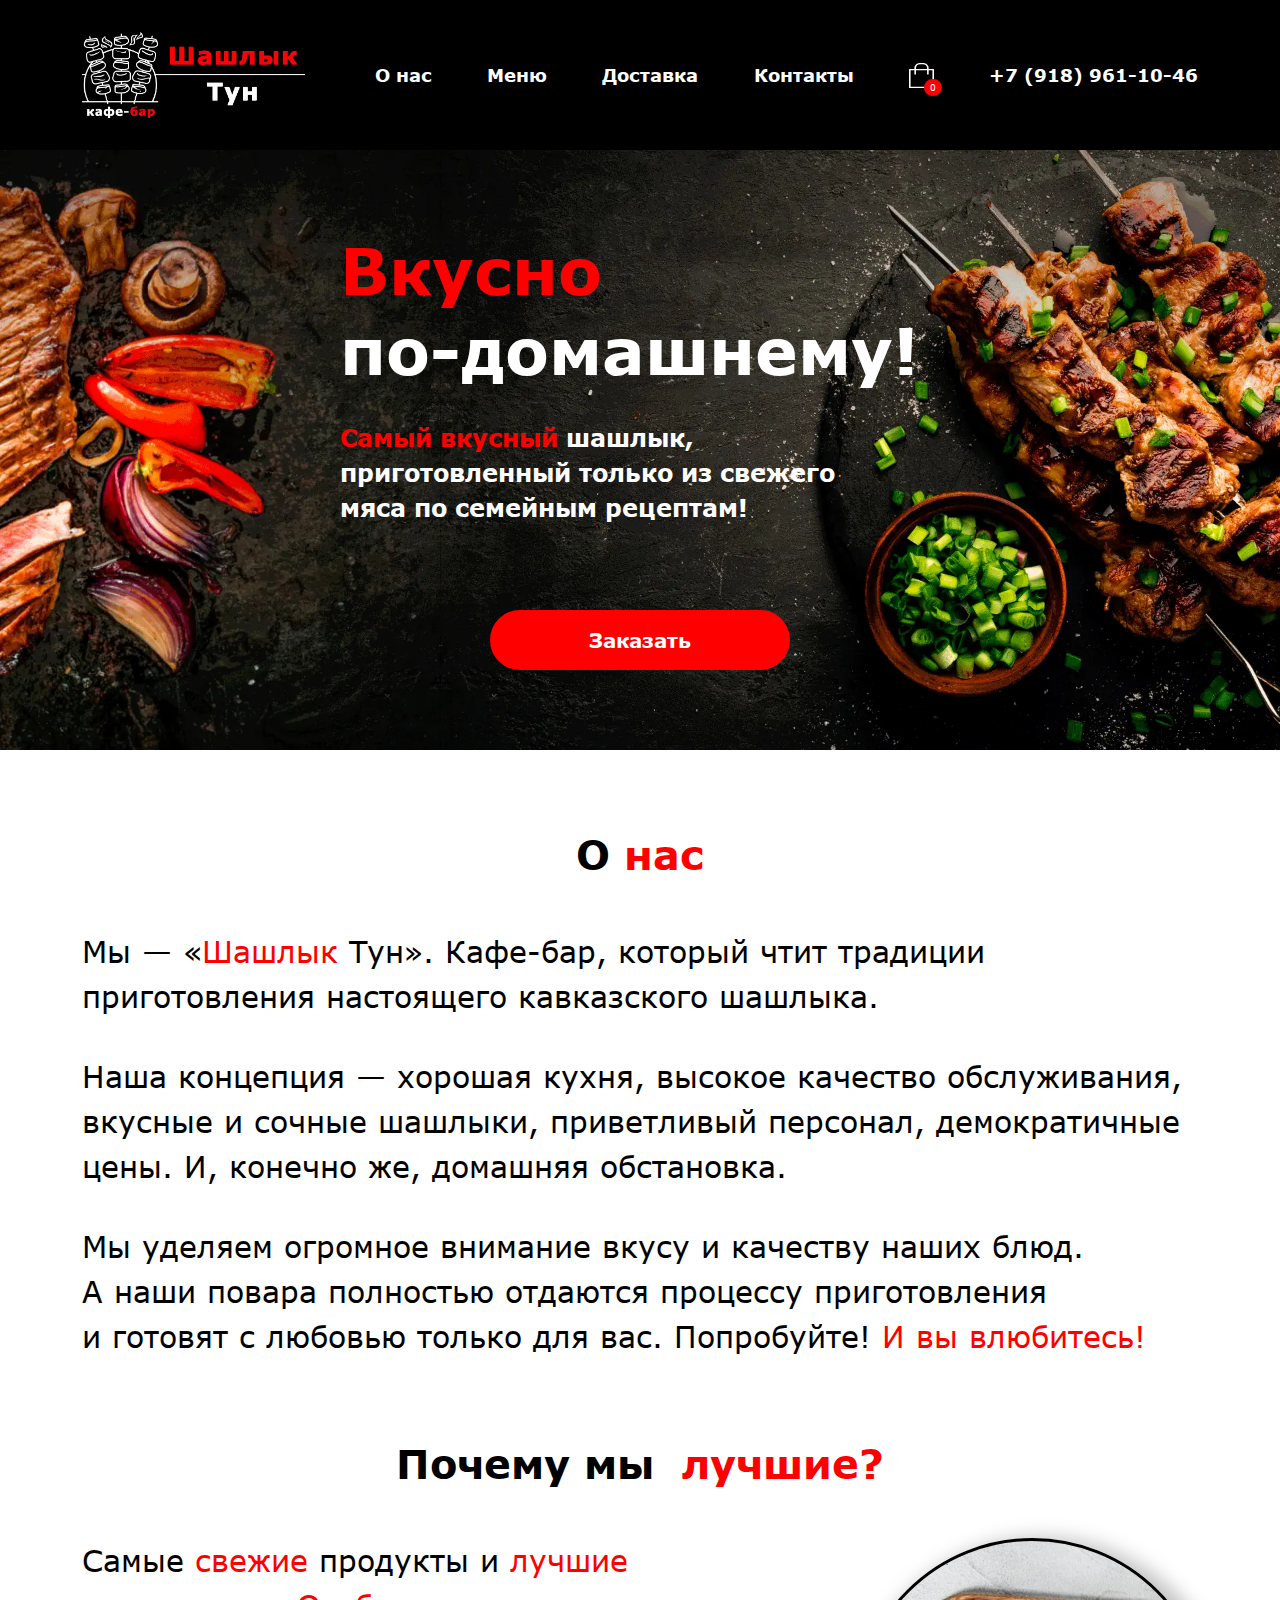
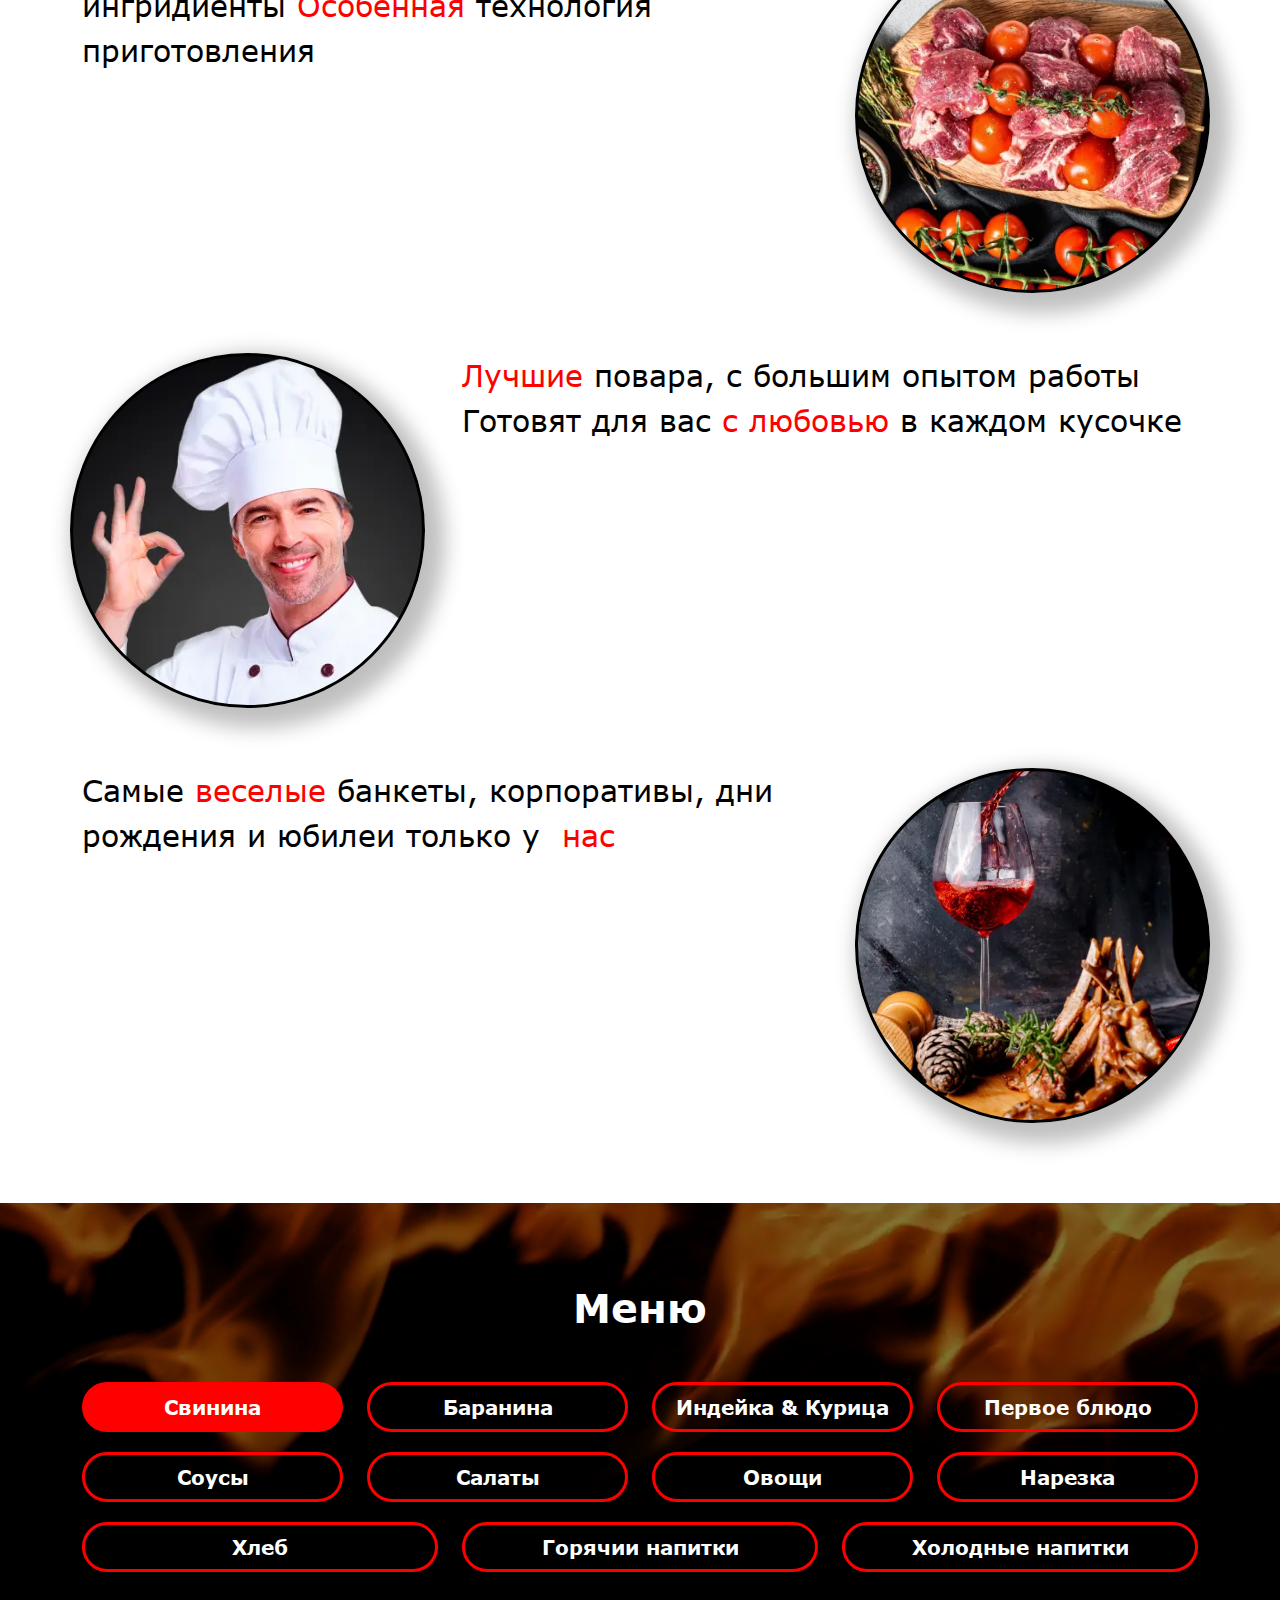
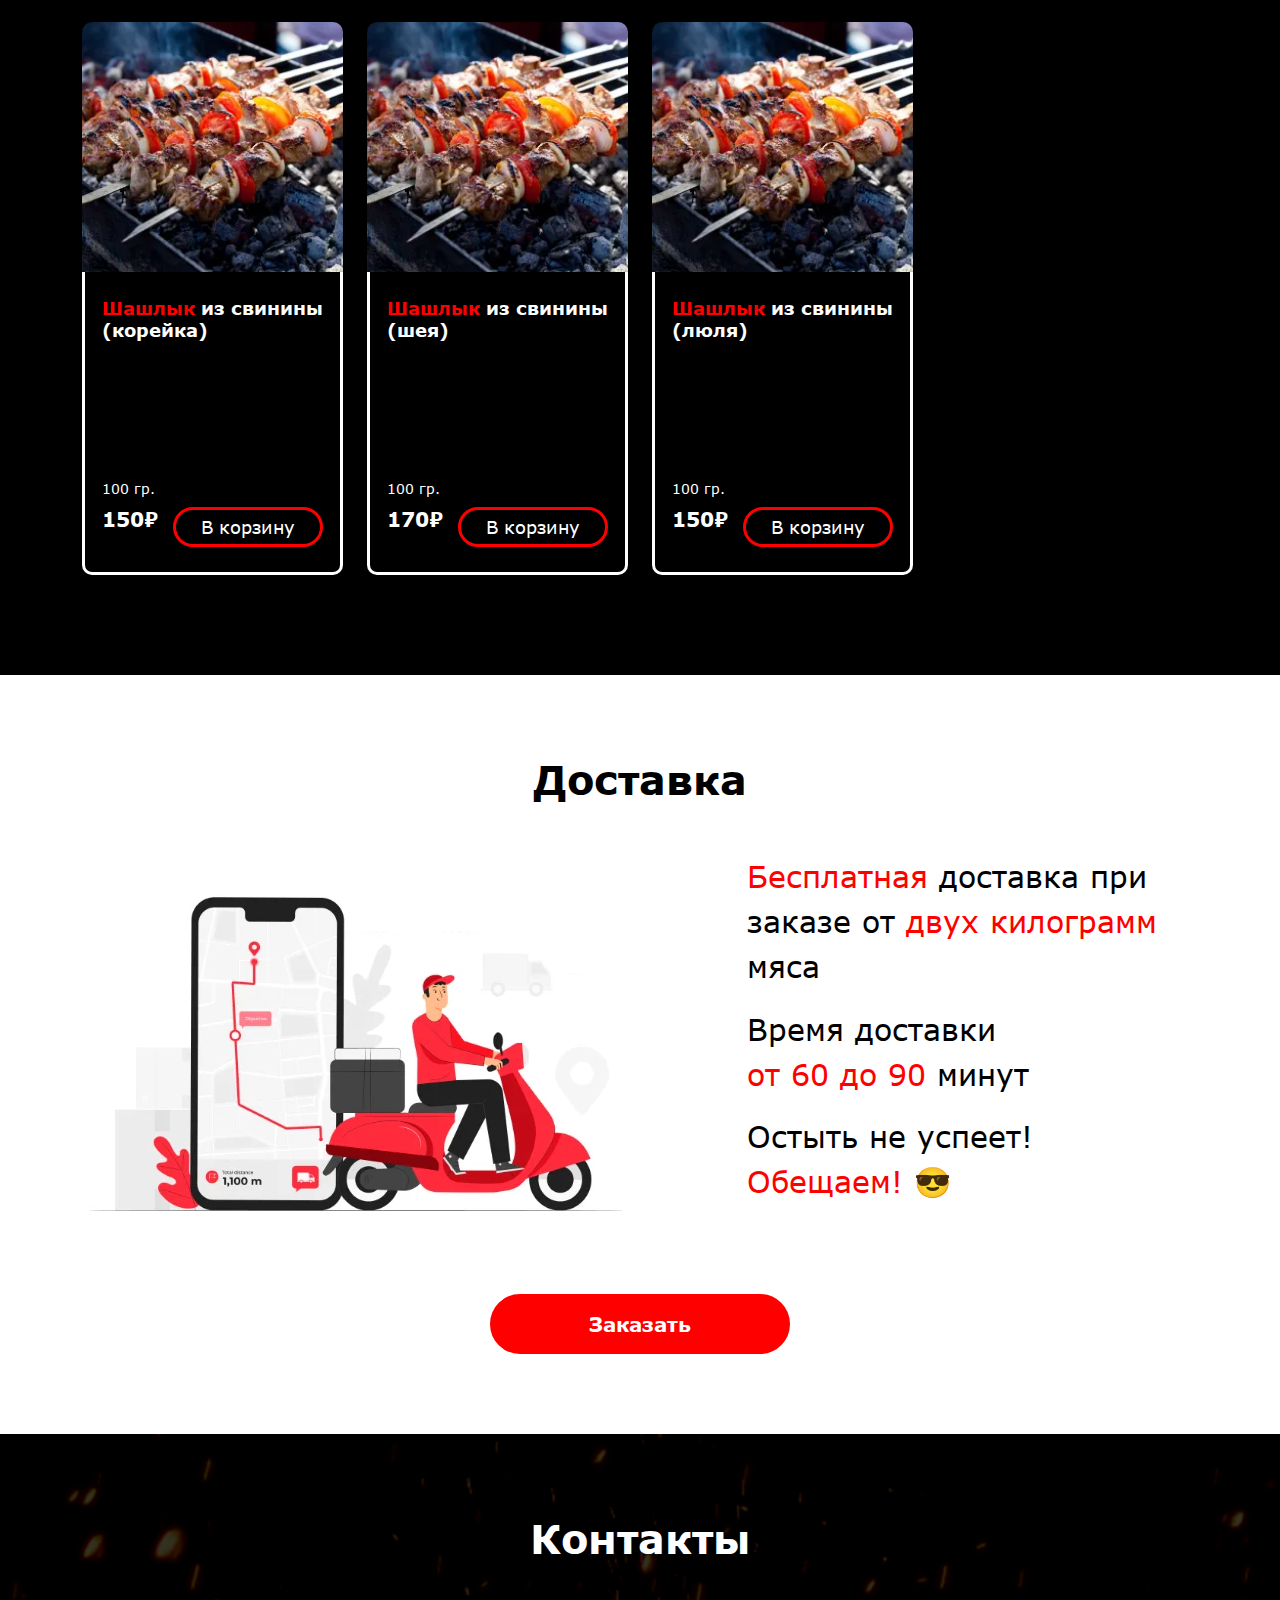
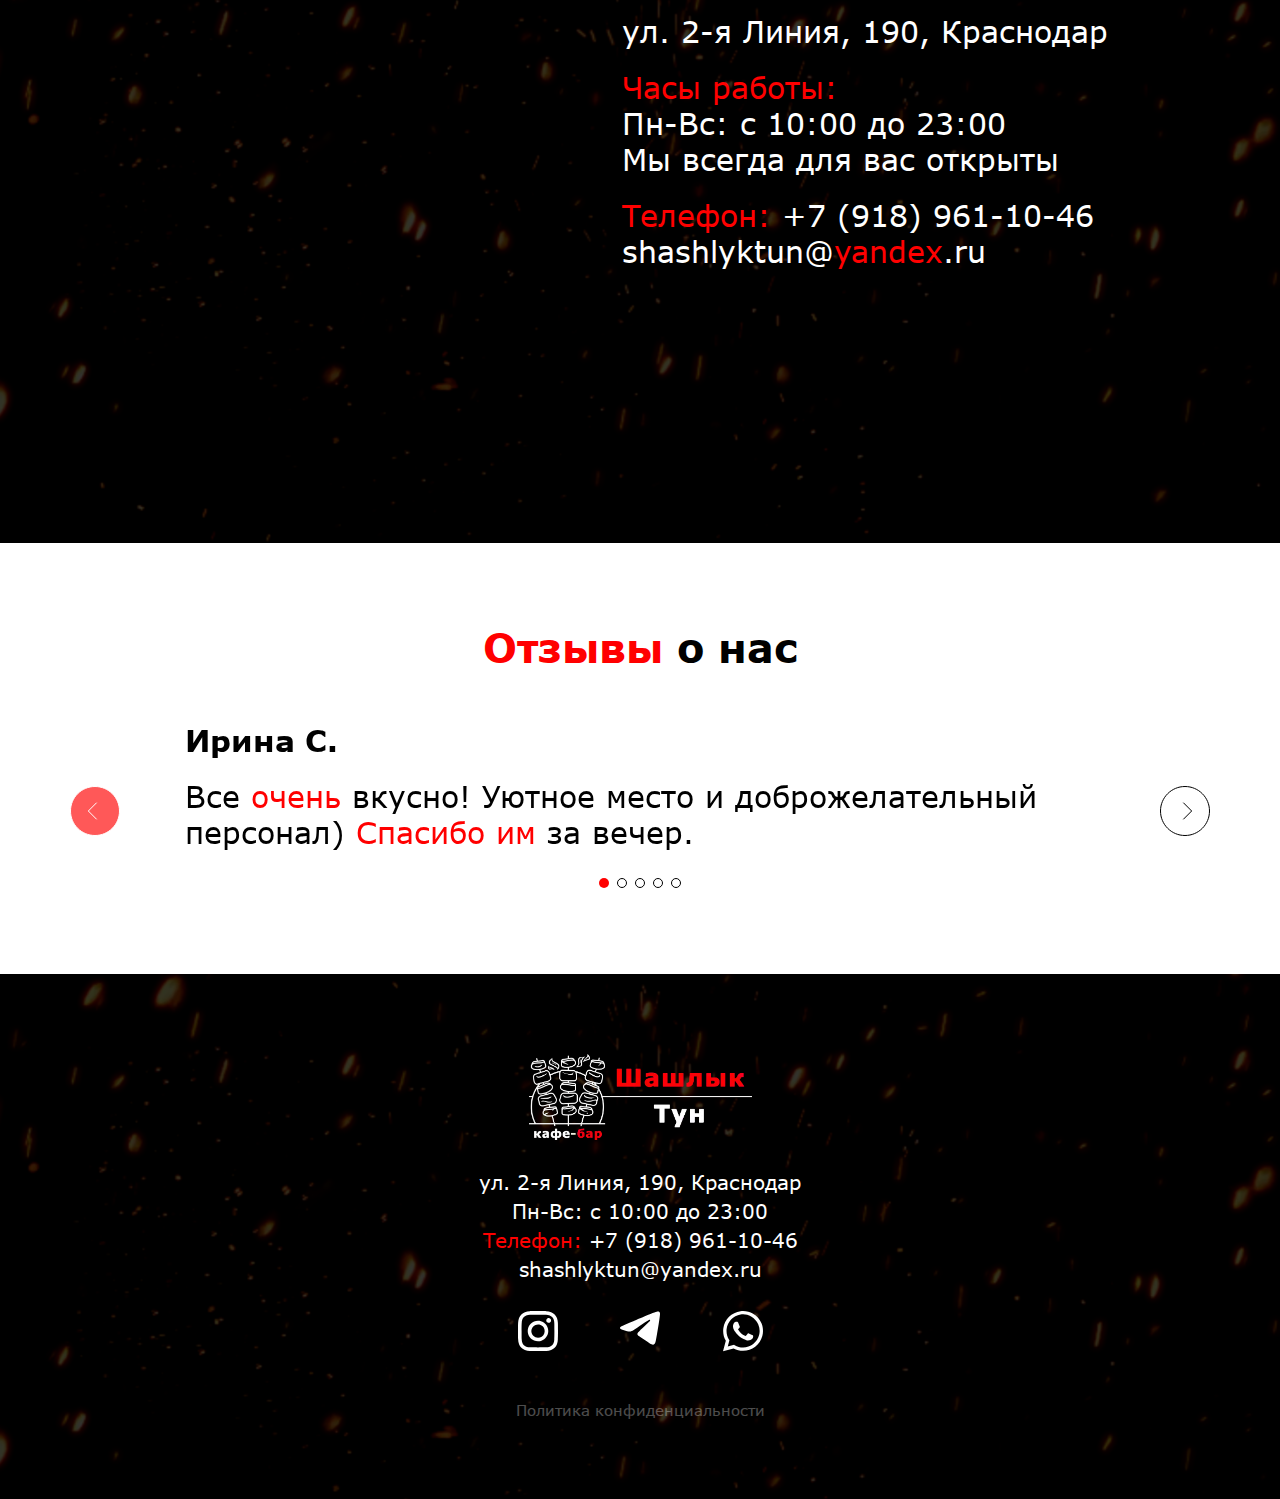
==== commit aefdc66c: "fixed bugs, implemented the ability to add products to the cart" ====
--- a/index.html
+++ b/index.html
@@ -39,7 +39,7 @@
         <span class="navbar-toggler-icon navbar-toggler-icon-bottom"></span>
       </button>
 
-      <a class="navbar-brand header__logo-link">
+      <a href="" class="navbar-brand header__logo-link">
         <img class="header__logo-img" src="img/logo.webp" alt="Логотип Шашлык Тун">
       </a>
       
@@ -47,7 +47,8 @@
         <svg width="25" height="25" viewBox="0 0 25 25" fill="none" xmlns="http://www.w3.org/2000/svg">
           <path fill-rule="evenodd" clip-rule="evenodd" d="M25 25H0V5.90906H25V25ZM1.57233 23.6363H23.4277V7.27269H1.57233V23.6363Z" fill="white"/>
           <path fill-rule="evenodd" clip-rule="evenodd" d="M19.6541 11.4545H18.0818V4.90909C18.0818 2.95455 16.2474 1.36364 13.9937 1.36364H11.0587C8.80502 1.36364 6.97064 2.95455 6.97064 4.90909V11.4545H5.39832V4.90909C5.39832 2.18182 7.91404 0 11.0587 0H13.9937C17.1384 0 19.6541 2.18182 19.6541 4.90909V11.4545Z" fill="white"/>
-        </svg>                
+        </svg>
+        <span class="basket__count"></span>                   
       </a>
 
       <div class="collapse navbar-collapse nav" id="navbarSupportedContent">
@@ -77,13 +78,19 @@
               <svg width="25" height="25" viewBox="0 0 25 25" fill="none" xmlns="http://www.w3.org/2000/svg">
                 <path fill-rule="evenodd" clip-rule="evenodd" d="M25 25H0V5.90906H25V25ZM1.57233 23.6363H23.4277V7.27269H1.57233V23.6363Z" fill="white"/>
                 <path fill-rule="evenodd" clip-rule="evenodd" d="M19.6541 11.4545H18.0818V4.90909C18.0818 2.95455 16.2474 1.36364 13.9937 1.36364H11.0587C8.80502 1.36364 6.97064 2.95455 6.97064 4.90909V11.4545H5.39832V4.90909C5.39832 2.18182 7.91404 0 11.0587 0H13.9937C17.1384 0 19.6541 2.18182 19.6541 4.90909V11.4545Z" fill="white"/>
-              </svg>                
+              </svg>
+              <span class="basket__count"></span>                
             </a>
           </li>
           <li class="nav__item nav-item number">
             <a class="nav__link nav-link number__link" href="tel:+79189611046">
               +7 (918) 961-10-46
             </a>
+          </li>
+          <li class="nav__item nav-item address">
+            <p class="address-link">
+              ул. 2-я Линия, 190, Краснодар
+            </p>
           </li>
         </ul>
       </div>
@@ -162,7 +169,7 @@
           </div>
           <div class="utp__card flex col-xl-8 col-lg-12 col-sm-12">
             <p class="card-descr descr">
-              <span>Лучшие</span> повора, с&nbsp;большим опытом работы
+              <span>Лучшие</span> повара, с&nbsp;большим опытом работы
               Готовят для вас <span>с&nbsp;любовью</span> в&nbsp;каждом кусочке
             </p>
           </div>
@@ -298,7 +305,7 @@
                   <p class="product-price">
                     150₽
                   </p>
-                  <button class="in-basket in-basket-btn btn flex">
+                  <button class="in-basket in-basket-btn btn flex" id="pork4G8xeaU3H5">
                     <span>
                       В корзину
                     </span>
@@ -323,7 +330,7 @@
                   <p class="product-price">
                     170₽
                   </p>
-                  <button class="in-basket in-basket-btn btn flex">
+                  <button class="in-basket in-basket-btn btn flex" id="pork5GP0sw5rJ3">
                     <span>
                       В корзину
                     </span>
@@ -348,7 +355,7 @@
                   <p class="product-price">
                     150₽
                   </p>
-                  <button class="in-basket in-basket-btn btn flex">
+                  <button class="in-basket in-basket-btn btn flex" id="porki79pU48KGu">
                     <span>
                       В корзину
                     </span>
@@ -377,7 +384,7 @@
                   <p class="product-price">
                     210₽
                   </p>
-                  <button class="in-basket in-basket-btn btn flex">
+                  <button class="in-basket in-basket-btn btn flex" id="sheepmeat1D2D69ErFQ">
                     <span>
                       В корзину
                     </span>
@@ -402,7 +409,7 @@
                   <p class="product-price">
                     190₽
                   </p>
-                  <button class="in-basket in-basket-btn btn flex">
+                  <button class="in-basket in-basket-btn btn flex" id="sheepmeat3p4sT57Kct">
                     <span>
                       В корзину
                     </span>
@@ -427,7 +434,7 @@
                   <p class="product-price">
                     130₽
                   </p>
-                  <button class="in-basket in-basket-btn btn flex">
+                  <button class="in-basket in-basket-btn btn flex" id="sheepmeatN2n6nlui91">
                     <span>
                       В корзину
                     </span>
@@ -455,7 +462,7 @@
                   <p class="product-price">
                     160₽
                   </p>
-                  <button class="in-basket in-basket-btn btn flex">
+                  <button class="in-basket in-basket-btn btn flex" id="birdhKVM8e7r69">
                     <span>
                       В корзину
                     </span>
@@ -480,7 +487,7 @@
                   <p class="product-price">
                     150₽
                   </p>
-                  <button class="in-basket in-basket-btn btn flex">
+                  <button class="in-basket in-basket-btn btn flex" id="bird4q9shK4DV4">
                     <span>
                       В корзину
                     </span>
@@ -505,7 +512,7 @@
                   <p class="product-price">
                     100₽
                   </p>
-                  <button class="in-basket in-basket-btn btn flex">
+                  <button class="in-basket in-basket-btn btn flex" id="birdNcg0l152jM">
                     <span>
                       В корзину
                     </span>
@@ -533,7 +540,7 @@
                   <p class="product-price">
                     350₽
                   </p>
-                  <button class="in-basket in-basket-btn btn flex">
+                  <button class="in-basket in-basket-btn btn flex" id="entreef1p3Y17TFv">
                     <span>
                       В корзину
                     </span>
@@ -558,7 +565,7 @@
                   <p class="product-price">
                     250₽
                   </p>
-                  <button class="in-basket in-basket-btn btn flex">
+                  <button class="in-basket in-basket-btn btn flex" id="entreeY5ql1CQd97">
                     <span>
                       В корзину
                     </span>
@@ -587,7 +594,7 @@
                   <p class="product-price">
                     80₽
                   </p>
-                  <button class="in-basket in-basket-btn btn flex">
+                  <button class="in-basket in-basket-btn btn flex" id="sauces8H3UVb4xI7">
                     <span>
                       В корзину
                     </span>
@@ -612,7 +619,7 @@
                   <p class="product-price">
                     80₽
                   </p>
-                  <button class="in-basket in-basket-btn btn flex">
+                  <button class="in-basket in-basket-btn btn flex" id="saucesWs7LR8n85j">
                     <span>
                       В корзину
                     </span>
@@ -641,7 +648,7 @@
                   <p class="product-price">
                     130₽
                   </p>
-                  <button class="in-basket in-basket-btn btn flex">
+                  <button class="in-basket in-basket-btn btn flex" id="salads453DeVv5Ls">
                     <span>
                       В корзину
                     </span>
@@ -670,7 +677,7 @@
                   <p class="product-price">
                     50₽
                   </p>
-                  <button class="in-basket in-basket-btn btn flex">
+                  <button class="in-basket in-basket-btn btn flex" id="vegetablesN5922ovCkN">
                     <span>
                       В корзину
                     </span>
@@ -695,7 +702,7 @@
                   <p class="product-price">
                     60₽
                   </p>
-                  <button class="in-basket in-basket-btn btn flex">
+                  <button class="in-basket in-basket-btn btn flex" id="vegetables90O8VbFLY9">
                     <span>
                       В корзину
                     </span>
@@ -720,7 +727,7 @@
                   <p class="product-price">
                     50₽
                   </p>
-                  <button class="in-basket in-basket-btn btn flex">
+                  <button class="in-basket in-basket-btn btn flex" id="vegetables57Ei1PDpI3">
                     <span>
                       В корзину
                     </span>
@@ -745,7 +752,7 @@
                   <p class="product-price">
                     200₽
                   </p>
-                  <button class="in-basket in-basket-btn btn flex">
+                  <button class="in-basket in-basket-btn btn flex" id="vegetables04MUAb6E7l">
                     <span>
                       В корзину
                     </span>
@@ -770,7 +777,7 @@
                   <p class="product-price">
                     100₽
                   </p>
-                  <button class="in-basket in-basket-btn btn flex">
+                  <button class="in-basket in-basket-btn btn flex" id="vegetableskuI8jbB809">
                     <span>
                       В корзину
                     </span>
@@ -795,7 +802,7 @@
                   <p class="product-price">
                     200₽
                   </p>
-                  <button class="in-basket in-basket-btn btn flex">
+                  <button class="in-basket in-basket-btn btn flex" id="vegetablesH69E4iIbN9">
                     <span>
                       В корзину
                     </span>
@@ -824,7 +831,7 @@
                   <p class="product-price">
                     100₽
                   </p>
-                  <button class="in-basket in-basket-btn btn flex">
+                  <button class="in-basket in-basket-btn btn flex" id="slicingq5W0hX00Gk">
                     <span>
                       В корзину
                     </span>
@@ -853,7 +860,7 @@
                   <p class="product-price">
                     70₽
                   </p>
-                  <button class="in-basket in-basket-btn btn flex">
+                  <button class="in-basket in-basket-btn btn flex" id="bread9h5hgF5b7k">
                     <span>
                       В корзину
                     </span>
@@ -878,7 +885,7 @@
                   <p class="product-price">
                     50₽
                   </p>
-                  <button class="in-basket in-basket-btn btn flex">
+                  <button class="in-basket in-basket-btn btn flex" id="bread3hJ7F8D1Qg">
                     <span>
                       В корзину
                     </span>
@@ -907,7 +914,7 @@
                   <p class="product-price">
                     30₽
                   </p>
-                  <button class="in-basket in-basket-btn btn flex">
+                  <button class="in-basket in-basket-btn btn flex" id="hot-drinksGpUcd6676Y">
                     <span>
                       В корзину
                     </span>
@@ -932,7 +939,7 @@
                   <p class="product-price">
                     30₽
                   </p>
-                  <button class="in-basket in-basket-btn btn flex">
+                  <button class="in-basket in-basket-btn btn flex" id="hot-drinksfYEN5L636v">
                     <span>
                       В корзину
                     </span>
@@ -957,7 +964,7 @@
                   <p class="product-price">
                     50₽
                   </p>
-                  <button class="in-basket in-basket-btn btn flex">
+                  <button class="in-basket in-basket-btn btn flex" id="hot-drinks29cczwI40t">
                     <span>
                       В корзину
                     </span>
@@ -986,7 +993,7 @@
                   <p class="product-price">
                     130₽
                   </p>
-                  <button class="in-basket in-basket-btn btn flex">
+                  <button class="in-basket in-basket-btn btn flex" id="cold-drinks86MAUWMK58">
                     <span>
                       В корзину
                     </span>
@@ -1011,7 +1018,7 @@
                   <p class="product-price">
                     130₽
                   </p>
-                  <button class="in-basket in-basket-btn btn flex">
+                  <button class="in-basket in-basket-btn btn flex" id="cold-drinks61jOk1m6hH">
                     <span>
                       В корзину
                     </span>
@@ -1036,7 +1043,7 @@
                   <p class="product-price">
                     70₽
                   </p>
-                  <button class="in-basket in-basket-btn btn flex">
+                  <button class="in-basket in-basket-btn btn flex" id="cold-drinks5wS3mUP5l9">
                     <span>
                       В корзину
                     </span>
@@ -1252,7 +1259,7 @@
 
     </footer>
 
-    <a class="btn" id="btn-up" href="#header" >
+    <a class="btn btn-up" id="btn-up">
       <svg width="50" height="50" viewBox="0 0 50 50" fill="red" xmlns="http://www.w3.org/2000/svg">
         <path d="M25 0.500003C38.531 0.500002 49.5 11.469 49.5 25C49.5 38.531 38.531 49.5 25 49.5C11.469 49.5 0.499999 38.531 0.499999 25C0.499998 11.469 11.469 0.500003 25 0.500003Z" stroke="transparent"/>
         <path stroke-width="2" d="M23.3333 16.6667L31.6667 25L23.3333 33.3333" stroke="white"/>
@@ -1277,11 +1284,26 @@
             <p class="modal-body__text">
               Спасибо за понимание! Мы улучшаемся для вас! 
             </p>
-          </div>
-          <!-- <div class="modal-footer">
-            <button type="button" class="btn btn-secondary" data-bs-dismiss="modal">Close</button>
-            <button type="button" class="btn btn-primary">Save changes</button>
-          </div> -->
+            <div class="modal-body__form-container flex">
+
+              <div class="mb-3">
+                <label for="exampleFormControlInput1" class="form-label">Email address</label>
+                <input type="email" class="form-control" id="exampleFormControlInput1" placeholder="name@example.com">
+              </div>
+
+              <div class="mb-3">
+                <label for="exampleFormControlTextarea1" class="form-label">Example textarea</label>
+                <textarea class="form-control" id="exampleFormControlTextarea1" rows="3"></textarea>
+              </div>
+
+              <p class="modal-body__text modal-body__text-products-info">
+                
+              </p>
+            </div>
+          </div>
+          <div class="modal-footer">
+            <button type="button" class="btn btn-danger btn-clean-basket">Очистить корзину</button>
+          </div>
         </div>
       </div>
     </div>
--- a/css/style.css
+++ b/css/style.css
@@ -1 +1 @@
-@charset "UTF-8";@font-face{font-family:"Verdana";src:local("Verdana Bold"),local("Verdana-Bold"),url("../fonts/Verdana-Bold.woff2") format("woff2"),url("../fonts/Verdana-Bold.woff") format("woff");font-display:swap;font-weight:bold;font-style:normal}@font-face{font-family:"Verdana";src:local("Verdana"),url("../fonts/Verdana.woff2") format("woff2"),url("../fonts/Verdana.woff") format("woff");font-display:swap;font-weight:normal;font-style:normal}*{padding:0;margin:0;border:0}*,:after,:before{-webkit-box-sizing:border-box;box-sizing:border-box}blockquote,body,dd,dl,figcaption,figure,h1,h2,h3,h4,li,ol,p,ul{margin:0}:active,:focus{outline:none}html{-webkit-box-sizing:border-box;box-sizing:border-box;scroll-behavior:smooth}aside,footer,header,nav{display:block}button,input,textarea{font-family:inherit}button{cursor:pointer}a{text-decoration:none}a:active,a:focus{outline:none}ul li{list-style:none}body{font-family:"Verdana",sans-serif;position:relative}.section{padding:80px 0}.flex{display:-webkit-box;display:-ms-flexbox;display:flex}.title-h1{font-style:normal;font-weight:700;font-size:64px;line-height:80px}.title-h1 span{color:#FF0000}.title-h2{margin-bottom:50px;font-style:normal;font-weight:700;font-size:40px;line-height:49px;text-align:center}.title-h2 span{color:#FF0000}.descr{font-style:normal;font-weight:400;font-size:30px;line-height:45px;color:#000}.descr span{color:#FF0000}#btn-up{position:fixed;display:none;bottom:5%;right:20px;width:51px;height:51px;padding:0;margin:0;background-color:transparent;border-radius:50%;-webkit-transform:rotate(-90deg);transform:rotate(-90deg);z-index:10}.header{width:100%;background-color:#000}.navbar{padding:32px 0;background-color:#000}.header__logo-link{margin-right:auto;padding:0;display:block;width:223px;height:86px}.header__logo-link img{width:inherit;height:inherit}.header__logo-img{display:block;margin-right:auto;width:223px;height:86px}.nav{margin-left:25px;max-width:823px;width:100%;-webkit-box-align:center;-ms-flex-align:center;align-items:center}.nav .nav__list{padding:0;width:inherit;-ms-flex-wrap:wrap;flex-wrap:wrap;-webkit-box-pack:justify;-ms-flex-pack:justify;justify-content:space-between;-webkit-box-align:center;-ms-flex-align:center;align-items:center}.navbar-expand-lg .navbar-nav .nav-link{padding-left:0;padding-right:0;padding-top:0;padding-bottom:0;font-style:normal;font-weight:700;font-size:18px;line-height:22px;color:#FFF;-webkit-transition:color linear 0.2s,opacity linear 0.2s;transition:color linear 0.2s,opacity linear 0.2s}.navbar-expand-lg .navbar-nav .nav-link:hover{color:#FF0000}.navbar-expand-lg .navbar-nav .nav-link:active{color:#FF0000;opacity:0.5}.navbar-expand-lg .navbar-nav .nav-link.basket__link{padding-left:0;padding-right:0;padding-top:0;padding-bottom:0;display:block;position:relative;width:25px;height:25px}.navbar-expand-lg .navbar-nav .nav-link.basket__link:after{content:"0";position:absolute;display:-webkit-box;display:-ms-flexbox;display:flex;-webkit-box-pack:center;-ms-flex-pack:center;justify-content:center;-webkit-box-align:center;-ms-flex-align:center;align-items:center;bottom:-10px;right:-10px;width:20px;height:20px;background-color:#FF0000;border-radius:100%;font-style:normal;font-weight:400;font-size:11px;line-height:12px;text-align:center;color:#FFF}.navbar-expand-lg .navbar-nav .nav-link.basket__link svg path{-webkit-transition:fill linear 0.2s;transition:fill linear 0.2s}.navbar-expand-lg .navbar-nav .nav-link.basket__link:hover svg path{fill:#FF0000}.basket-link-low-resolution{display:none;padding-left:0;padding-right:0;padding-top:0;padding-bottom:0;position:relative;width:25px;height:25px}.basket-link-low-resolution:after{content:"0";position:absolute;display:-webkit-box;display:-ms-flexbox;display:flex;-webkit-box-pack:center;-ms-flex-pack:center;justify-content:center;-webkit-box-align:center;-ms-flex-align:center;align-items:center;bottom:-10px;right:-10px;width:20px;height:20px;background-color:#FF0000;border-radius:100%;font-style:normal;font-weight:400;font-size:11px;line-height:12px;text-align:center;color:#FFF}.basket-link-low-resolution svg path{-webkit-transition:fill linear 0.2s;transition:fill linear 0.2s}.basket-link-low-resolution:hover svg path{fill:#FF0000}.hero{background-image:url(../img/hero-bg1.webp);background-repeat:no-repeat;background-position:center;background-size:cover}.hero-content{margin:auto;max-width:600px}.hero__title{margin-bottom:30px;max-width:600px;color:#FFF}.hero__descr{max-width:560px;margin-bottom:85px;font-style:normal;font-weight:700;font-size:24px;line-height:35px;color:#FFF}.hero__descr span{color:#FF0000}.hero__btn{margin:0 auto;-webkit-box-pack:center;-ms-flex-pack:center;justify-content:center;-webkit-box-align:center;-ms-flex-align:center;align-items:center;max-width:300px;width:100%;height:60px;font-style:normal;font-weight:700;font-size:20px;line-height:24px;color:#FFF;background-color:#FF0000;border:2px solid #FF0000;border-radius:50px;-webkit-transition:-webkit-transform linear 0.2s;transition:-webkit-transform linear 0.2s;transition:transform linear 0.2s;transition:transform linear 0.2s,-webkit-transform linear 0.2s}.hero__btn:hover{-webkit-transform:scale(1.02);transform:scale(1.02);color:#FFF;background-color:#FF0000;border:none}.hero__btn:focus-visible{color:#FFF;background-color:#FF0000;border-color:transparent;outline:3px solid white;-webkit-box-shadow:var(--bs-btn-focus-box-shadow);box-shadow:var(--bs-btn-focus-box-shadow)}.about-us__title{color:#000}.about-us__content{margin-bottom:80px}.about-us__descr:not(:last-child){margin-bottom:35px}.utp{-webkit-box-pack:justify;-ms-flex-pack:justify;justify-content:space-between}.utp:not(:last-child){margin-bottom:60px}.card-descr{max-width:776px}.card-circle{width:355px;height:355px;border:3px solid #000;border-radius:50%}.card-circle_cooks,.card-circle_party,.card-circle_products{background-repeat:no-repeat;background-position:center;background-size:cover;-webkit-box-shadow:10px 10px 20px 10px rgba(0,0,0,0.25);box-shadow:10px 10px 20px 10px rgba(0,0,0,0.25)}.card-circle_products{background-image:url(../img/card-circle_products.webp)}.card-circle_cooks{background-image:url(../img/card-circle_cooks.webp)}.card-circle_party{background-image:url(../img/card-circle_party.webp)}.menu{position:relative;background-color:#000;z-index:1}.menu:after{content:"";position:absolute;top:0;left:0;width:100%;height:100%;background-image:url(../img/menu-bg-fire.webp);background-repeat:no-repeat;background-size:auto;background-position:center -150px;opacity:0.5;z-index:-1}.menu .menu__container{z-index:1}.menu__title{color:#FFF}.menu-category-content:not(:last-child){margin-bottom:30px}.menu__category{-webkit-box-pack:center;-ms-flex-pack:center;justify-content:center}.category__btn{margin-bottom:20px;width:100%;height:50px;-webkit-box-pack:center;-ms-flex-pack:center;justify-content:center;-webkit-box-align:center;-ms-flex-align:center;align-items:center;border:3px solid #FF0000;border-radius:50px;-webkit-transition:background-color linear 0.1s,-webkit-transform linear 0.1s;transition:background-color linear 0.1s,-webkit-transform linear 0.1s;transition:transform linear 0.1s,background-color linear 0.1s;transition:transform linear 0.1s,background-color linear 0.1s,-webkit-transform linear 0.1s}.category__btn .category__tab-text{font-style:normal;font-weight:700;font-size:20px;line-height:24px;text-align:center;color:#FFF}.category__btn:hover{-webkit-transform:scale(1.02);transform:scale(1.02);color:#FFF;background-color:transparent;border-color:#FF0000}.category__btn:focus{color:#FFF;background-color:transparent;border-color:#FF0000;outline:none;-webkit-box-shadow:none;box-shadow:none}.category__btn:focus-visible{color:#FFF;background-color:transparent;border-color:#FF0000;outline:3px solid white;-webkit-box-shadow:none;box-shadow:none}.category__btn:active{background-color:#FF0000}.category__btn.tab-active{background-color:#FF0000}.menu-category-tab-content{display:none}.menu-category-tab-content.tab-content-active{display:-webkit-box;display:-ms-flexbox;display:flex}.product-photo{width:100%;min-height:250px;background-image:url(../img/product-photo.webp);background-repeat:no-repeat;background-position:center;background-size:cover;border-radius:10px 10px 0 0}.product-card{margin-bottom:20px;min-height:300px;border-right:3px solid #FFF;border-left:3px solid #FFF;border-bottom:3px solid #FFF;border-radius:0 0 10px 10px}.product-card .product__content{padding:25px 17px;-webkit-box-orient:vertical;-webkit-box-direction:normal;-ms-flex-direction:column;flex-direction:column;min-height:inherit}.product-card .product__content .product-name{margin-bottom:auto;font-style:normal;font-weight:700;font-size:18px;line-height:22px;color:#FFF}.product-card .product__content .product-name span{color:#FF0000}.product-card .product__content .product-weight{margin:10px 0;font-style:normal;font-weight:400;font-size:14px;line-height:17px;color:#FFF}.product-card .product__content .product__descr-bottom{-webkit-box-pack:justify;-ms-flex-pack:justify;justify-content:space-between}.product-card .product__content .product__descr-bottom .product-price{font-weight:700;font-size:20px;line-height:24px;text-align:center;color:#FFF}.product-card .product__content .product__descr-bottom .in-basket-btn{-webkit-box-pack:center;-ms-flex-pack:center;justify-content:center;-webkit-box-align:center;-ms-flex-align:center;align-items:center;max-width:150px;width:100%;height:40px;border:3px solid #FF0000;border-radius:50px;-webkit-transition:background-color linear 0.2s;transition:background-color linear 0.2s}.product-card .product__content .product__descr-bottom .in-basket-btn span{font-style:normal;font-weight:400;font-size:18px;line-height:22px;color:#FFF}.product-card .product__content .product__descr-bottom .in-basket-btn:hover{background-color:#FF0000}.product-card .product__content .product__descr-bottom .in-basket-btn:focus-visible{outline:3px solid white}.delivery__title{color:#000}.delivery__content{margin-bottom:50px;-webkit-box-pack:justify;-ms-flex-pack:justify;justify-content:space-between}.delivery__content .delivery__content-img{max-width:570px;width:100%;max-height:390px;height:390px;background-image:url(../img/delivery-content-photo.webp);background-repeat:no-repeat;background-position:center;background-size:contain}.delivery__content .delivery__content-text{max-height:350px;-webkit-box-orient:vertical;-webkit-box-direction:normal;-ms-flex-direction:column;flex-direction:column;-webkit-box-pack:justify;-ms-flex-pack:justify;justify-content:space-between}.delivery__btn{margin:0 auto;-webkit-box-pack:center;-ms-flex-pack:center;justify-content:center;-webkit-box-align:center;-ms-flex-align:center;align-items:center;max-width:300px;width:100%;height:60px;font-style:normal;font-weight:700;font-size:20px;line-height:24px;color:#FFF;background-color:#FF0000;border:2px solid #FF0000;border-radius:50px;-webkit-transition:-webkit-transform linear 0.2s;transition:-webkit-transform linear 0.2s;transition:transform linear 0.2s;transition:transform linear 0.2s,-webkit-transform linear 0.2s}.delivery__btn:hover{-webkit-transform:scale(1.02);transform:scale(1.02);color:#FFF;background-color:#FF0000;border:none}.delivery__btn:focus-visible{color:#FFF;background-color:#FF0000;border-color:transparent;outline:3px solid black;-webkit-box-shadow:var(--bs-btn-focus-box-shadow);box-shadow:var(--bs-btn-focus-box-shadow)}.contacts{position:relative;background-color:#000;z-index:1}.contacts:after{content:"";position:absolute;top:0;left:0;right:0;bottom:0;width:100%;height:100%;background-image:url(../img/contacts-bg-spark.webp);background-repeat:no-repeat;background-position:center;background-size:cover;opacity:0.2;z-index:-1}.contacts .contacts__title{color:#FFF}.contacts .contacts__content-map{max-width:540px;width:100%;height:450px}.contacts .contacts-descr{font-style:normal;font-weight:400;font-size:30px;line-height:36px;color:#FFF}.contacts .contacts-descr span{color:#FF0000}.contacts .contacts-address,.contacts .contacts-phone,.contacts .contacts-time{margin-bottom:20px}.reviews__title{color:#000}.reviews-swiper{padding:0 10px;margin-bottom:20px;position:relative;-webkit-box-pack:center;-ms-flex-pack:center;justify-content:center;z-index:0}.reviews-swiper .reviews-swiper-container{overflow:hidden;cursor:pointer}.reviews-swiper .reviews-person-descr{font-style:normal;font-weight:400;font-size:30px;line-height:36px;color:#000}.reviews-swiper .reviews-person-descr span{color:#FF0000}.reviews-swiper .reviews-person-name{margin-bottom:20px;font-weight:700}.swiper-horizontal>.swiper-pagination-bullets,.swiper-pagination-bullets.swiper-pagination-horizontal,.swiper-pagination-custom,.swiper-pagination-fraction{margin:0 auto;width:unset}.swiper-pagination-bullet{width:10px;height:10px;background:#FFF;border:1px solid #000;opacity:1}.swiper-pagination-bullet.swiper-pagination-bullet-active{background:#FF0000;border:none}.reviews__content-btn{position:absolute;top:50%;z-index:1;color:transparent;background-color:transparent;border-radius:50px;border:none;opacity:1}.reviews__content-btn.swiper-button-disabled .reviews__content-btn-svg{fill:#FF0000}.reviews__content-btn.swiper-button-disabled .reviews__content-btn-svg path{stroke:#FFF}.reviews__content-btn:hover .reviews__content-btn-svg{fill:#FF0000}.reviews__content-btn:hover .reviews__content-btn-svg path{stroke:#FFF}.reviews__content-btn:focus-visible{outline:3px solid red}.reviews__content-btn .reviews__content-btn-svg{-webkit-transition:fill linear 0.1s;transition:fill linear 0.1s}.reviews__content-btn .reviews__content-btn-svg path{-webkit-transition:stroke linear 0.1s;transition:stroke linear 0.1s}.reviews__content-next,.reviews__content-prev{margin:0;padding:0;-webkit-box-pack:center;-ms-flex-pack:center;justify-content:center;-webkit-box-align:center;-ms-flex-align:center;align-items:center;width:50px;height:50px}.reviews__content-next .reviews__content-btn-svg,.reviews__content-prev .reviews__content-btn-svg{height:100%;width:100%}.reviews__content-prev{left:0}.reviews__content-next{right:0}.footer{position:relative;background-color:#000;z-index:1}.footer:after{content:"";position:absolute;top:0;left:0;right:0;bottom:0;width:100%;height:100%;background-image:url(../img/contacts-bg-spark.webp);background-repeat:no-repeat;background-position:center;background-size:cover;opacity:0.2;z-index:-1}.footer .footer-row{-webkit-box-pack:center;-ms-flex-pack:center;justify-content:center}.footer .footer-row .footer-content{-webkit-box-orient:vertical;-webkit-box-direction:normal;-ms-flex-direction:column;flex-direction:column;-webkit-box-align:center;-ms-flex-align:center;align-items:center;-webkit-box-pack:center;-ms-flex-pack:center;justify-content:center}.footer .footer-row .footer-content .footer-logo{margin-bottom:30px;max-width:223px;width:100%;height:86px}.footer .footer-row .footer-content .footer-content-info{margin-bottom:30px;-webkit-box-orient:vertical;-webkit-box-direction:normal;-ms-flex-direction:column;flex-direction:column;-webkit-box-pack:center;-ms-flex-pack:center;justify-content:center;-webkit-box-align:center;-ms-flex-align:center;align-items:center}.footer .footer-row .footer-content .footer-content-info .footer-content-descr{font-style:normal;font-weight:400;font-size:20px;line-height:24px;color:#FFF}.footer .footer-row .footer-content .footer-content-info .footer-content-descr:not(:last-child){margin-bottom:5px}.footer .footer-row .footer-content .footer-content-info .footer-content-descr span{color:#FF0000}.footer .footer-row .footer-content .footer-content-info .footer-content-descr a{color:#FFF}.footer .footer-row .footer-content .footer-content__social-list{padding:0;margin-bottom:50px;-webkit-box-align:center;-ms-flex-align:center;align-items:center;-webkit-box-pack:justify;-ms-flex-pack:justify;justify-content:space-between;max-width:245px;width:100%}.footer .footer-row .footer-content .footer-content__social-list .footer-content__social-list-item-link{display:block;width:40px;height:40px}.footer .footer-row .footer-content .footer-content__social-list .footer-content__social-list-item-link:hover svg path{fill:red;opacity:0.4}.footer .footer-row .footer-content .footer-privacy{font-style:normal;font-weight:400;font-size:15px;line-height:18px;opacity:0.3;color:#FFF}.footer-content__social-list-item-link svg path{-webkit-transition:fill linear 0.2s,opacity linear 0.2s;transition:fill linear 0.2s,opacity linear 0.2s}.modal-content{width:100%;color:#000;font-family:"Verdana",sans-serif}.modal-content .modal-title{font-size:1.5rem;font-weight:700}.modal-content .modal-body__text{font-style:normal;font-weight:400;color:#000}.modal-content .modal-body__text:not(:last-child){margin-bottom:10px}.modal-content .modal-body__text span{color:#FF0000}.modal-content .modal-body__text a{color:#FF0000}.modal-content .btn-close:hover{color:#FF0000;text-decoration:none;opacity:0.75}.modal-content .btn-close:focus{outline:0;-webkit-box-shadow:none;box-shadow:none}.modal-content .btn-close:focus:focus-visible{-webkit-box-shadow:0 0 0 0.25rem #FF0000;box-shadow:0 0 0 0.25rem #FF0000}a:focus-visible{-webkit-box-shadow:0px 0px 0px 0.25rem rgba(255,0,0,0.5);box-shadow:0px 0px 0px 0.25rem rgba(255,0,0,0.5)}.privacy__container .privacy__title{color:#000}.privacy__container .descr{font-style:normal;font-weight:400;font-size:20px;line-height:unset;color:#000}@media (max-width:991px){.section{padding:50px 0}.navbar{padding:var(--bs-navbar-padding-y) var(--bs-navbar-padding-x)}.nav{margin:0;max-width:700px}.nav .nav__item.nav-item.basket{display:none}.nav .nav__item:not(:last-child){margin-bottom:10px}.nav .nav__list{padding:25px 0;-webkit-box-align:start;-ms-flex-align:start;align-items:flex-start}.nav .nav__list .nav-link{font-size:20px;line-height:25px}.basket-link-low-resolution{display:block}.navbar-expand-lg .navbar-nav .nav-link.number__link{color:#FF0000}.header__logo-link{margin:auto;margin-top:10px;margin-bottom:10px}.navbar-toggler{padding:0;height:25px;-webkit-box-orient:vertical;-webkit-box-direction:normal;-ms-flex-direction:column;flex-direction:column;-webkit-box-pack:justify;-ms-flex-pack:justify;justify-content:space-between;-webkit-box-align:center;-ms-flex-align:center;align-items:center}.navbar-toggler .navbar-toggler-icon{background-image:none;width:1.5em;height:2px;background-color:#FFF;-webkit-transition:opacity linear 0.2s,-webkit-transform linear 0.2s;transition:opacity linear 0.2s,-webkit-transform linear 0.2s;transition:transform linear 0.2s,opacity linear 0.2s;transition:transform linear 0.2s,opacity linear 0.2s,-webkit-transform linear 0.2s}.navbar-toggler .navbar-toggler-icon.active.navbar-toggler-icon-top{-webkit-transform-origin:top;transform-origin:top;-webkit-transform:translateY(10.5px) rotate(45deg);transform:translateY(10.5px) rotate(45deg)}.navbar-toggler .navbar-toggler-icon.active.navbar-toggler-icon-medium{-webkit-transform:scaleX(0);transform:scaleX(0);opacity:0}.navbar-toggler .navbar-toggler-icon.active.navbar-toggler-icon-bottom{-webkit-transform:translateY(-10.5px) rotate(-45deg);transform:translateY(-10.5px) rotate(-45deg)}.about-us__content{margin-bottom:50px}.card-descr{margin-bottom:15px}.card-circle{width:250px;height:250px;margin:0 auto}.card-circle.card-circle_cooks{-webkit-box-ordinal-group:3;-ms-flex-order:2;order:2}.contacts__content{-webkit-box-pack:center;-ms-flex-pack:center;justify-content:center}.contacts__content .contacts__content-map{margin-bottom:20px}.contacts__content .contacts__content-info{max-width:540px}}@media (max-width:767px){.title-h1{font-size:55px;line-height:55px}.title-h2{margin-bottom:20px}.descr{font-size:25px;line-height:40px}.about-us__descr:not(:last-child){margin-bottom:25px}.category__btn .category__tab-text{font-size:17px}.menu-category-content:not(:last-child){margin-bottom:20px}.product-card .product__content .product-name{font-size:16px}.product-card .product__content .product__descr-bottom .product-price{font-size:17px}.product-card .product__content .product__descr-bottom .in-basket-btn{max-width:130px}.product-card .product__content .product__descr-bottom .in-basket-btn span{font-size:16px}.contacts__content .contacts__content-map{margin-bottom:15px}.contacts .contacts-address,.contacts .contacts-phone,.contacts .contacts-time{margin-bottom:10px}.contacts .contacts-descr{font-size:25px;line-height:30px}.reviews-swiper .reviews-person-descr{font-size:25px;line-height:30px}}@media (max-width:575px){.section{padding:40px 0}.title-h2{margin-bottom:10px;font-size:25px;line-height:30px}.descr{font-size:14px;line-height:28px}.header__logo-link{width:123px;height:47px}.nav .nav__list .nav-link{font-size:18px;line-height:20px}.hero-content{margin:auto;max-width:320px}.title-h1{font-size:32px;line-height:35px}.hero__descr{margin-bottom:40px;max-width:320px;font-size:17px;line-height:25px}.hero__btn{font-size:17px}.about-us__descr:not(:last-child){margin-bottom:10px}.about-us__content{margin-bottom:20px}.card-circle{width:200px;height:200px}.utp:not(:last-child){margin-bottom:25px}.category__btn{margin-bottom:10px;height:45px}.category__btn .category__tab-text{font-size:15px}.product-photo{min-height:170px}.product-card{min-height:230px}.product-card .product__content{padding:17px 17px}.delivery__content .delivery__content-img{height:200px}.delivery__content{margin-bottom:30px}.delivery__btn{font-size:17px}.contacts .contacts__content-map{height:300px}.contacts__content .contacts__content-map{margin-bottom:10px}.contacts .contacts-descr{font-size:14px;line-height:28px}.contacts .contacts-address,.contacts .contacts-phone,.contacts .contacts-time{margin-bottom:0px}.reviews-swiper{margin-bottom:10px}.reviews-swiper .reviews-person-descr{font-size:15px;line-height:28px}.reviews-swiper .reviews-person-name{margin-bottom:0px}.reviews__content-next,.reviews__content-prev{width:30px;height:30px}.reviews__content-prev{margin-left:5px}.reviews__content-next{margin-right:5px}.footer .footer-row .footer-content .footer-logo{margin-bottom:10px;max-width:123px;height:47px}.footer .footer-row .footer-content .footer-content-info .footer-content-descr{font-size:15px;line-height:18px}.footer .footer-row .footer-content .footer-content-info{margin-bottom:20px}.footer .footer-row .footer-content .footer-content__social-list{margin-bottom:20px;max-width:160px}.footer .footer-row .footer-content .footer-content__social-list .footer-content__social-list-item-link{width:30px;height:30px}.footer .footer-row .footer-content .footer-content__social-list .footer-content__social-list-item-link svg{width:30px;height:30px}.footer .footer-row .footer-content .footer-privacy{font-size:12px;line-height:10px}}+@charset "UTF-8";@font-face{font-family:"Verdana";src:local("Verdana Bold"),local("Verdana-Bold"),url("../fonts/Verdana-Bold.woff2") format("woff2"),url("../fonts/Verdana-Bold.woff") format("woff");font-display:swap;font-weight:bold;font-style:normal}@font-face{font-family:"Verdana";src:local("Verdana"),url("../fonts/Verdana.woff2") format("woff2"),url("../fonts/Verdana.woff") format("woff");font-display:swap;font-weight:normal;font-style:normal}*{padding:0;margin:0;border:0}*,:after,:before{-webkit-box-sizing:border-box;box-sizing:border-box}blockquote,body,dd,dl,figcaption,figure,h1,h2,h3,h4,li,ol,p,ul{margin:0}:active,:focus{outline:none}html{-webkit-box-sizing:border-box;box-sizing:border-box;scroll-behavior:smooth}aside,footer,header,nav{display:block}button,input,textarea{font-family:inherit}button{cursor:pointer}a{text-decoration:none}a:active,a:focus{outline:none}ul li{list-style:none}body{font-family:"Verdana",sans-serif;position:relative}.section{padding:80px 0}.flex{display:-webkit-box;display:-ms-flexbox;display:flex}.title-h1{font-style:normal;font-weight:700;font-size:64px;line-height:80px}.title-h1 span{color:#FF0000}.title-h2{margin-bottom:50px;font-style:normal;font-weight:700;font-size:40px;line-height:49px;text-align:center}.title-h2 span{color:#FF0000}.descr{font-style:normal;font-weight:400;font-size:30px;line-height:45px;color:#000}.descr span{color:#FF0000}#btn-up{position:fixed;opacity:0;visibility:hidden;bottom:5%;right:20px;width:51px;height:51px;padding:0;margin:0;background-color:transparent;border-radius:50%;-webkit-transform:rotate(-90deg);transform:rotate(-90deg);z-index:10;-webkit-transition:opacity linear 0.2s,visibility linear 0.2s;transition:opacity linear 0.2s,visibility linear 0.2s}#btn-up.btn-up-visible{opacity:1;visibility:visible}.header{width:100%;background-color:#000}.navbar{padding:32px 0;background-color:#000}.header__logo-link{margin-right:auto;padding:0;display:block;width:223px;height:86px}.header__logo-link img{width:inherit;height:inherit}.header__logo-img{display:block;margin-right:auto;width:223px;height:86px}.nav{margin-left:25px;max-width:823px;width:100%;-webkit-box-align:center;-ms-flex-align:center;align-items:center}.nav .nav__list{padding:0;width:inherit;-ms-flex-wrap:wrap;flex-wrap:wrap;-webkit-box-pack:justify;-ms-flex-pack:justify;justify-content:space-between;-webkit-box-align:center;-ms-flex-align:center;align-items:center}.navbar-expand-lg .navbar-nav .nav-link{padding-left:0;padding-right:0;padding-top:0;padding-bottom:0;font-style:normal;font-weight:700;font-size:18px;line-height:22px;color:#FFF;-webkit-transition:color linear 0.2s,opacity linear 0.2s;transition:color linear 0.2s,opacity linear 0.2s}.navbar-expand-lg .navbar-nav .nav-link:hover{color:#FF0000}.navbar-expand-lg .navbar-nav .nav-link:active{color:#FF0000;opacity:0.5}.navbar-expand-lg .navbar-nav .nav-link.basket__link{padding-left:0;padding-right:0;padding-top:0;padding-bottom:0;display:block;position:relative;width:25px;height:25px}.navbar-expand-lg .navbar-nav .nav-link.basket__link svg path{-webkit-transition:fill linear 0.2s;transition:fill linear 0.2s}.navbar-expand-lg .navbar-nav .nav-link.basket__link:hover svg path{fill:#FF0000}.navbar-expand-lg .navbar-nav .nav-link.basket__link .basket__count{padding:3px 6px;position:absolute;display:-webkit-box;display:-ms-flexbox;display:flex;-webkit-box-pack:center;-ms-flex-pack:center;justify-content:center;-webkit-box-align:center;-ms-flex-align:center;align-items:center;background-color:#FF0000;border-radius:50px;bottom:-8px;right:-8px;font-style:normal;font-weight:400;font-size:9px;line-height:normal;text-align:center;color:#FFF;z-index:1}.nav__item.nav-item.address{display:none}.basket-link-low-resolution{display:none;padding-left:0;padding-right:0;padding-top:0;padding-bottom:0;position:relative;width:25px;height:25px}.basket-link-low-resolution svg path{-webkit-transition:fill linear 0.2s;transition:fill linear 0.2s}.basket-link-low-resolution:hover svg path{fill:#FF0000}.basket-link-low-resolution .basket__count{padding:3px 6px;position:absolute;display:-webkit-box;display:-ms-flexbox;display:flex;-webkit-box-pack:center;-ms-flex-pack:center;justify-content:center;-webkit-box-align:center;-ms-flex-align:center;align-items:center;background-color:#FF0000;border-radius:50px;bottom:-8px;right:-8px;font-style:normal;font-weight:400;font-size:9px;line-height:normal;text-align:center;color:#FFF;z-index:1}.hero{background-image:url(../img/hero-bg1.webp);background-repeat:no-repeat;background-position:center;background-size:cover}.hero-content{margin:auto;max-width:600px}.hero__title{margin-bottom:30px;max-width:600px;color:#FFF}.hero__descr{max-width:560px;margin-bottom:85px;font-style:normal;font-weight:700;font-size:24px;line-height:35px;color:#FFF}.hero__descr span{color:#FF0000}.hero__btn{margin:0 auto;-webkit-box-pack:center;-ms-flex-pack:center;justify-content:center;-webkit-box-align:center;-ms-flex-align:center;align-items:center;max-width:300px;width:100%;height:60px;font-style:normal;font-weight:700;font-size:20px;line-height:24px;color:#FFF;background-color:#FF0000;border:2px solid #FF0000;border-radius:50px;-webkit-transition:-webkit-transform linear 0.2s;transition:-webkit-transform linear 0.2s;transition:transform linear 0.2s;transition:transform linear 0.2s,-webkit-transform linear 0.2s}.hero__btn:hover{-webkit-transform:scale(1.02);transform:scale(1.02);color:#FFF;background-color:#FF0000;border:none}.hero__btn:focus-visible{color:#FFF;background-color:#FF0000;border-color:transparent;outline:3px solid white;-webkit-box-shadow:var(--bs-btn-focus-box-shadow);box-shadow:var(--bs-btn-focus-box-shadow)}.about-us__title{color:#000}.about-us__content{margin-bottom:80px}.about-us__descr:not(:last-child){margin-bottom:35px}.utp{-webkit-box-pack:justify;-ms-flex-pack:justify;justify-content:space-between}.utp:not(:last-child){margin-bottom:60px}.card-descr{max-width:776px}.card-circle{width:355px;height:355px;border:3px solid #000;border-radius:50%}.card-circle_cooks,.card-circle_party,.card-circle_products{background-repeat:no-repeat;background-position:center;background-size:cover;-webkit-box-shadow:10px 10px 20px 10px rgba(0,0,0,0.25);box-shadow:10px 10px 20px 10px rgba(0,0,0,0.25)}.card-circle_products{background-image:url(../img/card-circle_products.webp)}.card-circle_cooks{background-image:url(../img/card-circle_cooks.webp)}.card-circle_party{background-image:url(../img/card-circle_party.webp)}.menu{position:relative;background-color:#000;z-index:1}.menu:after{content:"";position:absolute;top:0;left:0;width:100%;height:100%;background-image:url(../img/menu-bg-fire.webp);background-repeat:no-repeat;background-size:auto;background-position:center -150px;opacity:0.5;z-index:-1}.menu .menu__container{z-index:1}.menu__title{color:#FFF}.menu-category-content:not(:last-child){margin-bottom:30px}.menu__category{-webkit-box-pack:center;-ms-flex-pack:center;justify-content:center}.category__btn{margin-bottom:20px;width:100%;height:50px;-webkit-box-pack:center;-ms-flex-pack:center;justify-content:center;-webkit-box-align:center;-ms-flex-align:center;align-items:center;border:3px solid #FF0000;border-radius:50px;-webkit-transition:background-color linear 0.1s,-webkit-transform linear 0.1s;transition:background-color linear 0.1s,-webkit-transform linear 0.1s;transition:transform linear 0.1s,background-color linear 0.1s;transition:transform linear 0.1s,background-color linear 0.1s,-webkit-transform linear 0.1s}.category__btn .category__tab-text{font-style:normal;font-weight:700;font-size:20px;line-height:24px;text-align:center;color:#FFF}.category__btn:hover{-webkit-transform:scale(1.02);transform:scale(1.02);color:#FFF;background-color:transparent;border-color:#FF0000}.category__btn:focus{color:#FFF;background-color:transparent;border-color:#FF0000;outline:none;-webkit-box-shadow:none;box-shadow:none}.category__btn:focus-visible{color:#FFF;background-color:transparent;border-color:#FF0000;outline:3px solid white;-webkit-box-shadow:none;box-shadow:none}.category__btn:active{background-color:#FF0000}.category__btn.tab-active{background-color:#FF0000}.menu-category-tab-content{display:none}.menu-category-tab-content.tab-content-active{display:-webkit-box;display:-ms-flexbox;display:flex}.product-photo{width:100%;min-height:250px;background-image:url(../img/product-photo.webp);background-repeat:no-repeat;background-position:center;background-size:cover;border-radius:10px 10px 0 0}.product-card{margin-bottom:20px;min-height:300px;border-right:3px solid #FFF;border-left:3px solid #FFF;border-bottom:3px solid #FFF;border-radius:0 0 10px 10px}.product-card .product__content{padding:25px 17px;-webkit-box-orient:vertical;-webkit-box-direction:normal;-ms-flex-direction:column;flex-direction:column;min-height:inherit}.product-card .product__content .product-name{margin-bottom:auto;font-style:normal;font-weight:700;font-size:18px;line-height:22px;color:#FFF}.product-card .product__content .product-name span{color:#FF0000}.product-card .product__content .product-weight{margin:10px 0;font-style:normal;font-weight:400;font-size:14px;line-height:17px;color:#FFF}.product-card .product__content .product__descr-bottom{-webkit-box-pack:justify;-ms-flex-pack:justify;justify-content:space-between}.product-card .product__content .product__descr-bottom .product-price{font-weight:700;font-size:20px;line-height:24px;text-align:center;color:#FFF}.product-card .product__content .product__descr-bottom .in-basket-btn{-webkit-box-pack:center;-ms-flex-pack:center;justify-content:center;-webkit-box-align:center;-ms-flex-align:center;align-items:center;max-width:150px;width:100%;height:40px;border:3px solid #FF0000;border-radius:50px;-webkit-transition:background-color linear 0.2s;transition:background-color linear 0.2s}.product-card .product__content .product__descr-bottom .in-basket-btn span{font-style:normal;font-weight:400;font-size:18px;line-height:22px;color:#FFF}.product-card .product__content .product__descr-bottom .in-basket-btn:hover{background-color:#FF0000}.product-card .product__content .product__descr-bottom .in-basket-btn:focus-visible{outline:3px solid white}.delivery__title{color:#000}.delivery__content{margin-bottom:50px;-webkit-box-pack:justify;-ms-flex-pack:justify;justify-content:space-between}.delivery__content .delivery__content-img{max-width:570px;width:100%;max-height:390px;height:390px;background-image:url(../img/delivery-content-photo.webp);background-repeat:no-repeat;background-position:center;background-size:contain}.delivery__content .delivery__content-text{max-height:350px;-webkit-box-orient:vertical;-webkit-box-direction:normal;-ms-flex-direction:column;flex-direction:column;-webkit-box-pack:justify;-ms-flex-pack:justify;justify-content:space-between}.delivery__btn{margin:0 auto;-webkit-box-pack:center;-ms-flex-pack:center;justify-content:center;-webkit-box-align:center;-ms-flex-align:center;align-items:center;max-width:300px;width:100%;height:60px;font-style:normal;font-weight:700;font-size:20px;line-height:24px;color:#FFF;background-color:#FF0000;border:2px solid #FF0000;border-radius:50px;-webkit-transition:-webkit-transform linear 0.2s;transition:-webkit-transform linear 0.2s;transition:transform linear 0.2s;transition:transform linear 0.2s,-webkit-transform linear 0.2s}.delivery__btn:hover{-webkit-transform:scale(1.02);transform:scale(1.02);color:#FFF;background-color:#FF0000;border:none}.delivery__btn:focus-visible{color:#FFF;background-color:#FF0000;border-color:transparent;outline:3px solid black;-webkit-box-shadow:var(--bs-btn-focus-box-shadow);box-shadow:var(--bs-btn-focus-box-shadow)}.contacts{position:relative;background-color:#000;z-index:1}.contacts:after{content:"";position:absolute;top:0;left:0;right:0;bottom:0;width:100%;height:100%;background-image:url(../img/contacts-bg-spark.webp);background-repeat:no-repeat;background-position:center;background-size:cover;opacity:0.2;z-index:-1}.contacts .contacts__title{color:#FFF}.contacts .contacts__content-map{max-width:540px;width:100%;height:450px}.contacts .contacts-descr{font-style:normal;font-weight:400;font-size:30px;line-height:36px;color:#FFF}.contacts .contacts-descr span{color:#FF0000}.contacts .contacts-address,.contacts .contacts-phone,.contacts .contacts-time{margin-bottom:20px}.reviews__title{color:#000}.reviews-swiper{padding:0 10px;margin-bottom:20px;position:relative;-webkit-box-pack:center;-ms-flex-pack:center;justify-content:center;z-index:0}.reviews-swiper .reviews-swiper-container{overflow:hidden;cursor:pointer}.reviews-swiper .reviews-person-descr{font-style:normal;font-weight:400;font-size:30px;line-height:36px;color:#000}.reviews-swiper .reviews-person-descr span{color:#FF0000}.reviews-swiper .reviews-person-name{margin-bottom:20px;font-weight:700}.swiper-horizontal>.swiper-pagination-bullets,.swiper-pagination-bullets.swiper-pagination-horizontal,.swiper-pagination-custom,.swiper-pagination-fraction{margin:0 auto;width:unset}.swiper-pagination-bullet{width:10px;height:10px;background:#FFF;border:1px solid #000;opacity:1}.swiper-pagination-bullet.swiper-pagination-bullet-active{background:#FF0000;border:none}.reviews__content-btn{position:absolute;top:50%;z-index:1;color:transparent;background-color:transparent;border-radius:50px;border:none;opacity:1}.reviews__content-btn.swiper-button-disabled .reviews__content-btn-svg{fill:#FF0000}.reviews__content-btn.swiper-button-disabled .reviews__content-btn-svg path{stroke:#FFF}.reviews__content-btn:hover .reviews__content-btn-svg{fill:#FF0000}.reviews__content-btn:hover .reviews__content-btn-svg path{stroke:#FFF}.reviews__content-btn:focus-visible{outline:3px solid red}.reviews__content-btn .reviews__content-btn-svg{-webkit-transition:fill linear 0.1s;transition:fill linear 0.1s}.reviews__content-btn .reviews__content-btn-svg path{-webkit-transition:stroke linear 0.1s;transition:stroke linear 0.1s}.reviews__content-next,.reviews__content-prev{margin:0;padding:0;-webkit-box-pack:center;-ms-flex-pack:center;justify-content:center;-webkit-box-align:center;-ms-flex-align:center;align-items:center;width:50px;height:50px}.reviews__content-next .reviews__content-btn-svg,.reviews__content-prev .reviews__content-btn-svg{height:100%;width:100%}.reviews__content-prev{left:0}.reviews__content-next{right:0}.footer{position:relative;background-color:#000;z-index:1}.footer:after{content:"";position:absolute;top:0;left:0;right:0;bottom:0;width:100%;height:100%;background-image:url(../img/contacts-bg-spark.webp);background-repeat:no-repeat;background-position:center;background-size:cover;opacity:0.2;z-index:-1}.footer .footer-row{-webkit-box-pack:center;-ms-flex-pack:center;justify-content:center}.footer .footer-row .footer-content{-webkit-box-orient:vertical;-webkit-box-direction:normal;-ms-flex-direction:column;flex-direction:column;-webkit-box-align:center;-ms-flex-align:center;align-items:center;-webkit-box-pack:center;-ms-flex-pack:center;justify-content:center}.footer .footer-row .footer-content .footer-logo{margin-bottom:30px;max-width:223px;width:100%;height:86px}.footer .footer-row .footer-content .footer-content-info{margin-bottom:30px;-webkit-box-orient:vertical;-webkit-box-direction:normal;-ms-flex-direction:column;flex-direction:column;-webkit-box-pack:center;-ms-flex-pack:center;justify-content:center;-webkit-box-align:center;-ms-flex-align:center;align-items:center}.footer .footer-row .footer-content .footer-content-info .footer-content-descr{font-style:normal;font-weight:400;font-size:20px;line-height:24px;color:#FFF}.footer .footer-row .footer-content .footer-content-info .footer-content-descr:not(:last-child){margin-bottom:5px}.footer .footer-row .footer-content .footer-content-info .footer-content-descr span{color:#FF0000}.footer .footer-row .footer-content .footer-content-info .footer-content-descr a{color:#FFF}.footer .footer-row .footer-content .footer-content__social-list{padding:0;margin-bottom:50px;-webkit-box-align:center;-ms-flex-align:center;align-items:center;-webkit-box-pack:justify;-ms-flex-pack:justify;justify-content:space-between;max-width:245px;width:100%}.footer .footer-row .footer-content .footer-content__social-list .footer-content__social-list-item-link{display:block;width:40px;height:40px}.footer .footer-row .footer-content .footer-content__social-list .footer-content__social-list-item-link:hover svg path{fill:red;opacity:0.4}.footer .footer-row .footer-content .footer-privacy{font-style:normal;font-weight:400;font-size:15px;line-height:18px;opacity:0.3;color:#FFF}.footer-content__social-list-item-link svg path{-webkit-transition:fill linear 0.2s,opacity linear 0.2s;transition:fill linear 0.2s,opacity linear 0.2s}.modal-content{width:100%;color:#000;font-family:"Verdana",sans-serif}.modal-content .modal-title{font-size:1.5rem;font-weight:700}.modal-content .modal-body__text{font-style:normal;font-weight:400;color:#000}.modal-content .modal-body__text:not(:last-child){margin-bottom:10px}.modal-content .modal-body__text span{color:#FF0000}.modal-content .modal-body__text a{color:#FF0000}.modal-content .btn-close:hover{color:#FF0000;text-decoration:none;opacity:0.75}.modal-content .btn-close:focus{outline:0;-webkit-box-shadow:none;box-shadow:none}.modal-content .btn-close:focus:focus-visible{-webkit-box-shadow:0 0 0 0.25rem #FF0000;box-shadow:0 0 0 0.25rem #FF0000}a:focus-visible{-webkit-box-shadow:0px 0px 0px 0.25rem rgba(255,0,0,0.5);box-shadow:0px 0px 0px 0.25rem rgba(255,0,0,0.5)}.privacy__container .privacy__title{color:#000}.privacy__container .descr{font-style:normal;font-weight:400;font-size:20px;line-height:unset;color:#000}@media (max-width:991px){.section{padding:50px 0}.navbar{padding:var(--bs-navbar-padding-y) var(--bs-navbar-padding-x)}.nav{margin:0;max-width:700px}.nav .nav__item.nav-item.basket{display:none}.nav .nav__item.nav-item.address{display:block}.nav .address-link{color:#FFF;font-size:20px;line-height:25px}.nav .nav__item:not(:last-child){margin-bottom:20px}.nav .nav__list{padding:25px 0;-webkit-box-align:start;-ms-flex-align:start;align-items:flex-start}.nav .nav__list .nav-link{font-size:20px;line-height:25px}.basket-link-low-resolution{display:block}.navbar-expand-lg .navbar-nav .nav-link.number__link{color:#FF0000}.header__logo-link{margin:auto;margin-top:10px;margin-bottom:10px}.navbar-toggler{padding:0;height:25px;-webkit-box-orient:vertical;-webkit-box-direction:normal;-ms-flex-direction:column;flex-direction:column;-webkit-box-pack:justify;-ms-flex-pack:justify;justify-content:space-between;-webkit-box-align:center;-ms-flex-align:center;align-items:center}.navbar-toggler .navbar-toggler-icon{background-image:none;width:1.5em;height:2px;background-color:#FFF;-webkit-transition:opacity linear 0.2s,-webkit-transform linear 0.2s;transition:opacity linear 0.2s,-webkit-transform linear 0.2s;transition:transform linear 0.2s,opacity linear 0.2s;transition:transform linear 0.2s,opacity linear 0.2s,-webkit-transform linear 0.2s}.navbar-toggler .navbar-toggler-icon.active.navbar-toggler-icon-top{-webkit-transform-origin:top;transform-origin:top;-webkit-transform:translateY(10.5px) rotate(45deg);transform:translateY(10.5px) rotate(45deg)}.navbar-toggler .navbar-toggler-icon.active.navbar-toggler-icon-medium{-webkit-transform:scaleX(0);transform:scaleX(0);opacity:0}.navbar-toggler .navbar-toggler-icon.active.navbar-toggler-icon-bottom{-webkit-transform:translateY(-10.5px) rotate(-45deg);transform:translateY(-10.5px) rotate(-45deg)}.about-us__content{margin-bottom:50px}.card-descr{margin-bottom:15px}.card-circle{width:250px;height:250px;margin:0 auto}.card-circle.card-circle_cooks{-webkit-box-ordinal-group:3;-ms-flex-order:2;order:2}.contacts__content{-webkit-box-pack:center;-ms-flex-pack:center;justify-content:center}.contacts__content .contacts__content-map{margin-bottom:20px}.contacts__content .contacts__content-info{max-width:540px}}@media (max-width:767px){.title-h1{font-size:55px;line-height:55px}.title-h2{margin-bottom:20px}.descr{font-size:25px;line-height:40px}.about-us__descr:not(:last-child){margin-bottom:25px}.category__btn .category__tab-text{font-size:17px}.menu-category-content:not(:last-child){margin-bottom:20px}.product-card .product__content .product-name{font-size:16px}.product-card .product__content .product__descr-bottom .product-price{font-size:17px}.product-card .product__content .product__descr-bottom .in-basket-btn{max-width:130px}.product-card .product__content .product__descr-bottom .in-basket-btn span{font-size:16px}.contacts__content .contacts__content-map{margin-bottom:15px}.contacts .contacts-address,.contacts .contacts-phone,.contacts .contacts-time{margin-bottom:10px}.contacts .contacts-descr{font-size:25px;line-height:30px}.reviews-swiper .reviews-person-descr{font-size:25px;line-height:30px}}@media (max-width:575px){.section{padding:40px 0}.title-h2{margin-bottom:10px;font-size:25px;line-height:30px}.descr{font-size:14px;line-height:28px}.header__logo-link{width:123px;height:47px}.nav .nav__list .nav-link{padding:10px;font-size:18px;line-height:20px}.nav .address-link{padding:10px;font-size:17px;line-height:15px}.hero-content{margin:auto;max-width:320px}.title-h1{font-size:32px;line-height:35px}.hero__descr{margin-bottom:40px;max-width:320px;font-size:17px;line-height:25px}.hero__btn{font-size:17px}.about-us__descr:not(:last-child){margin-bottom:10px}.about-us__content{margin-bottom:20px}.card-circle{width:200px;height:200px}.utp:not(:last-child){margin-bottom:25px}.category__btn{margin-bottom:10px;height:45px}.category__btn .category__tab-text{font-size:15px}.product-photo{min-height:170px}.product-card{min-height:230px}.product-card .product__content{padding:17px 17px}.delivery__content .delivery__content-img{height:200px}.delivery__content{margin-bottom:30px}.delivery__btn{font-size:17px}.contacts .contacts__content-map{height:300px}.contacts__content .contacts__content-map{margin-bottom:10px}.contacts .contacts-descr{font-size:14px;line-height:28px}.contacts .contacts-address,.contacts .contacts-phone,.contacts .contacts-time{margin-bottom:0px}.reviews-swiper{margin-bottom:10px}.reviews-swiper .reviews-person-descr{font-size:15px;line-height:28px}.reviews-swiper .reviews-person-name{margin-bottom:0px}.reviews__content-next,.reviews__content-prev{width:30px;height:30px}.reviews__content-prev{margin-left:5px}.reviews__content-next{margin-right:5px}.footer .footer-row .footer-content .footer-logo{margin-bottom:10px;max-width:123px;height:47px}.footer .footer-row .footer-content .footer-content-info .footer-content-descr{font-size:15px;line-height:18px}.footer .footer-row .footer-content .footer-content-info{margin-bottom:20px}.footer .footer-row .footer-content .footer-content__social-list{margin-bottom:20px;max-width:160px}.footer .footer-row .footer-content .footer-content__social-list .footer-content__social-list-item-link{width:30px;height:30px}.footer .footer-row .footer-content .footer-content__social-list .footer-content__social-list-item-link svg{width:30px;height:30px}.footer .footer-row .footer-content .footer-privacy{font-size:12px;line-height:10px}}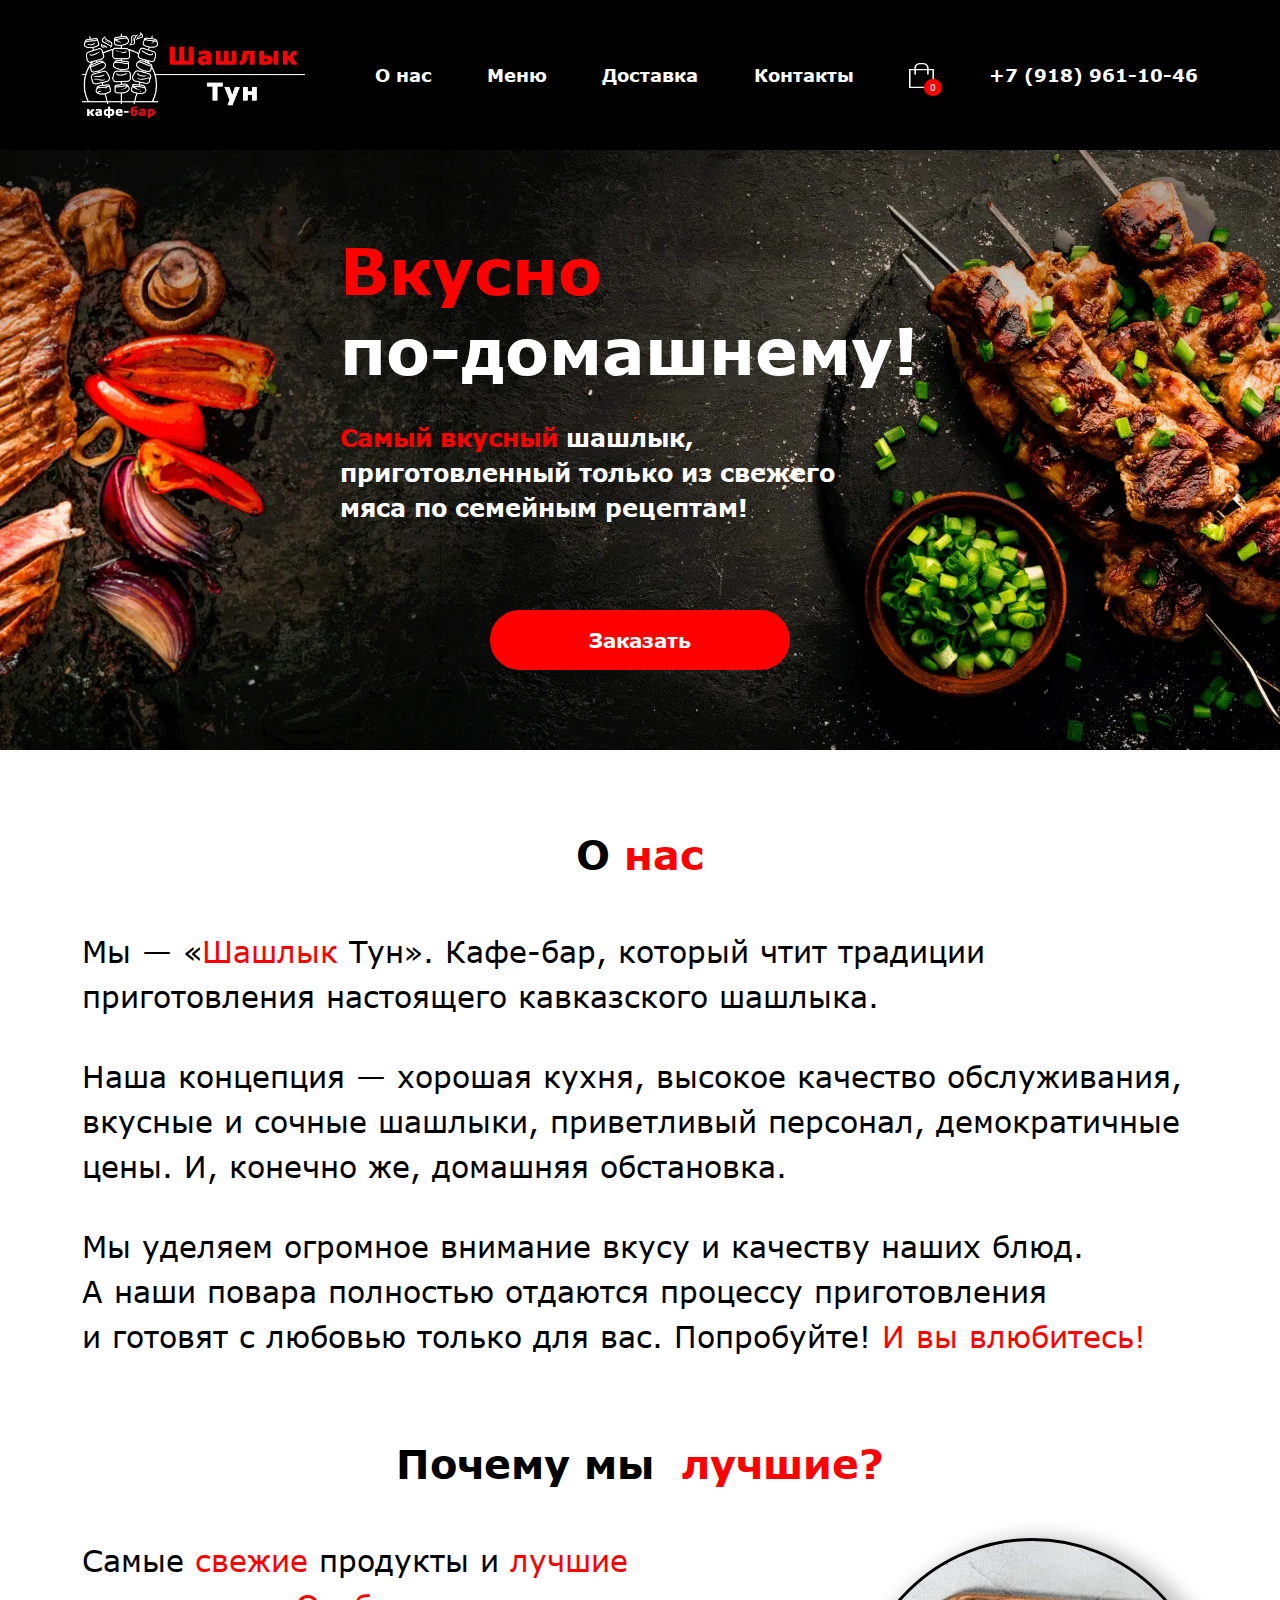
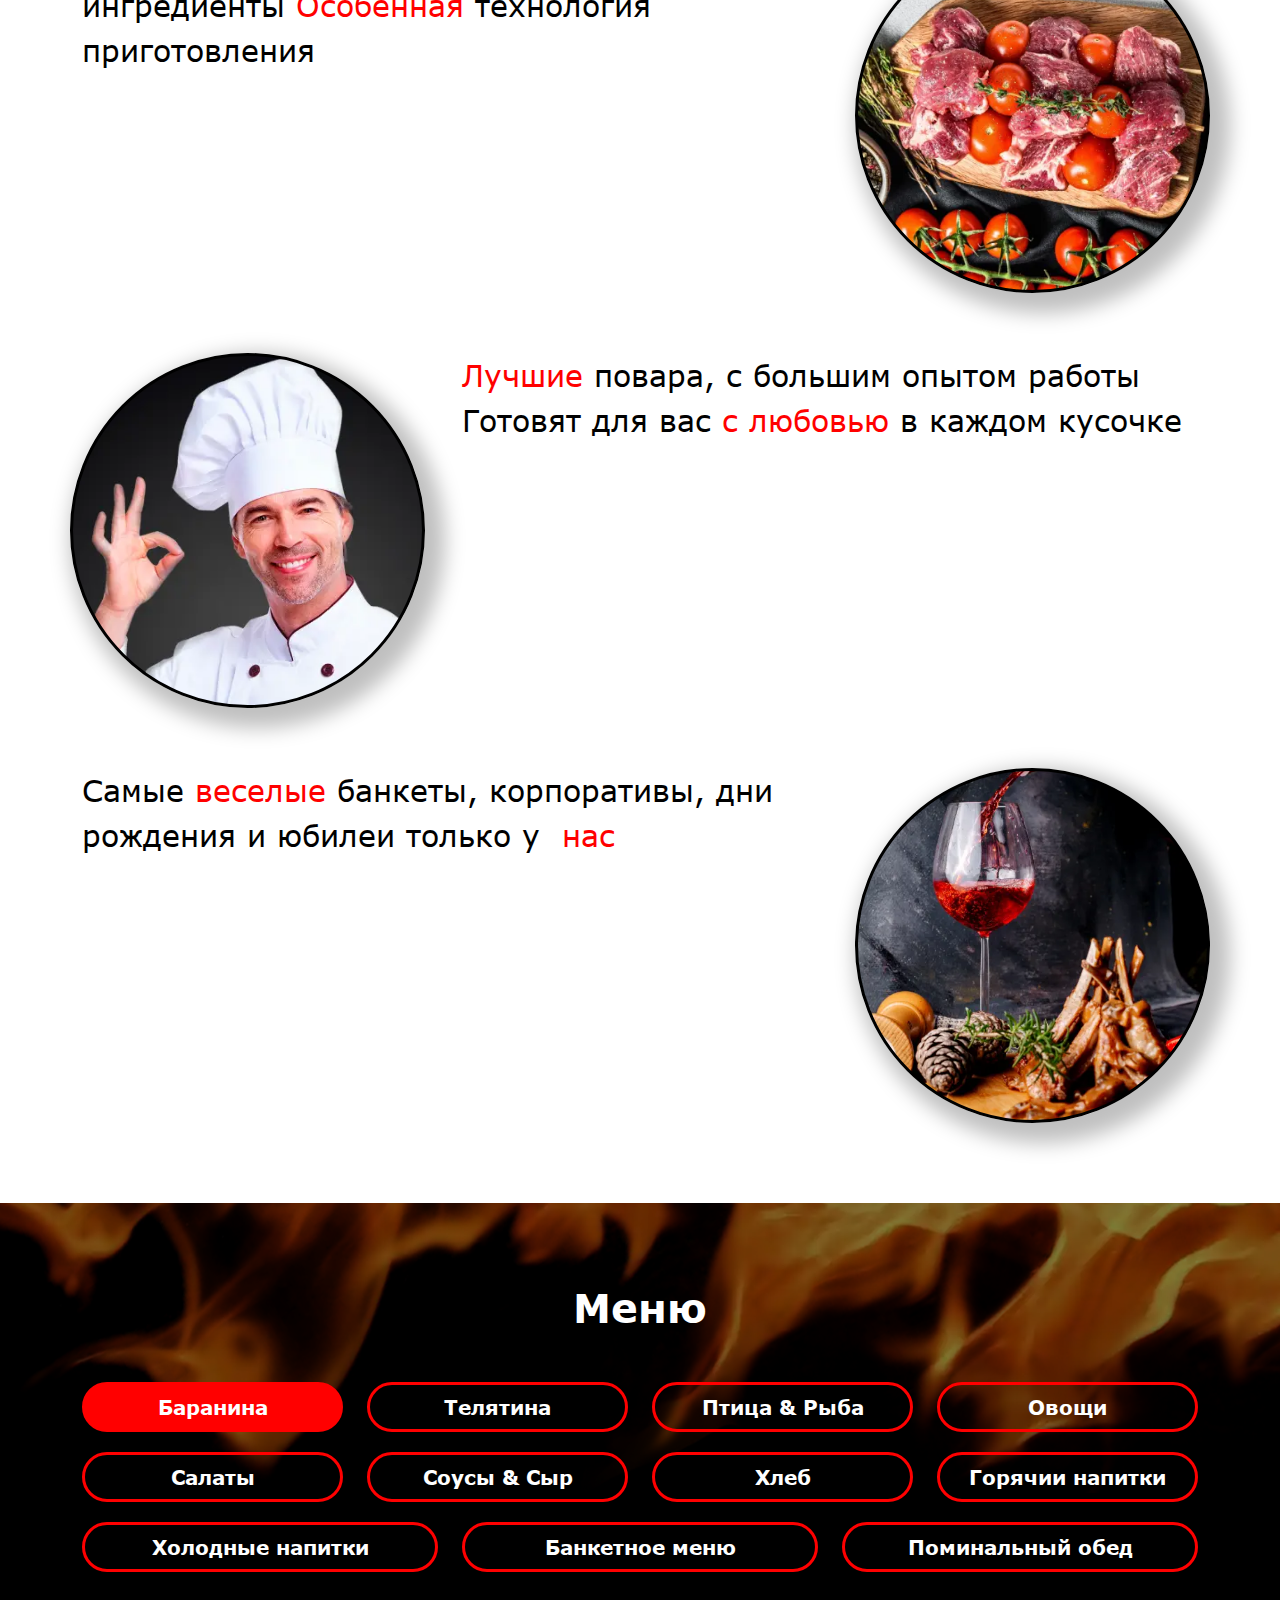
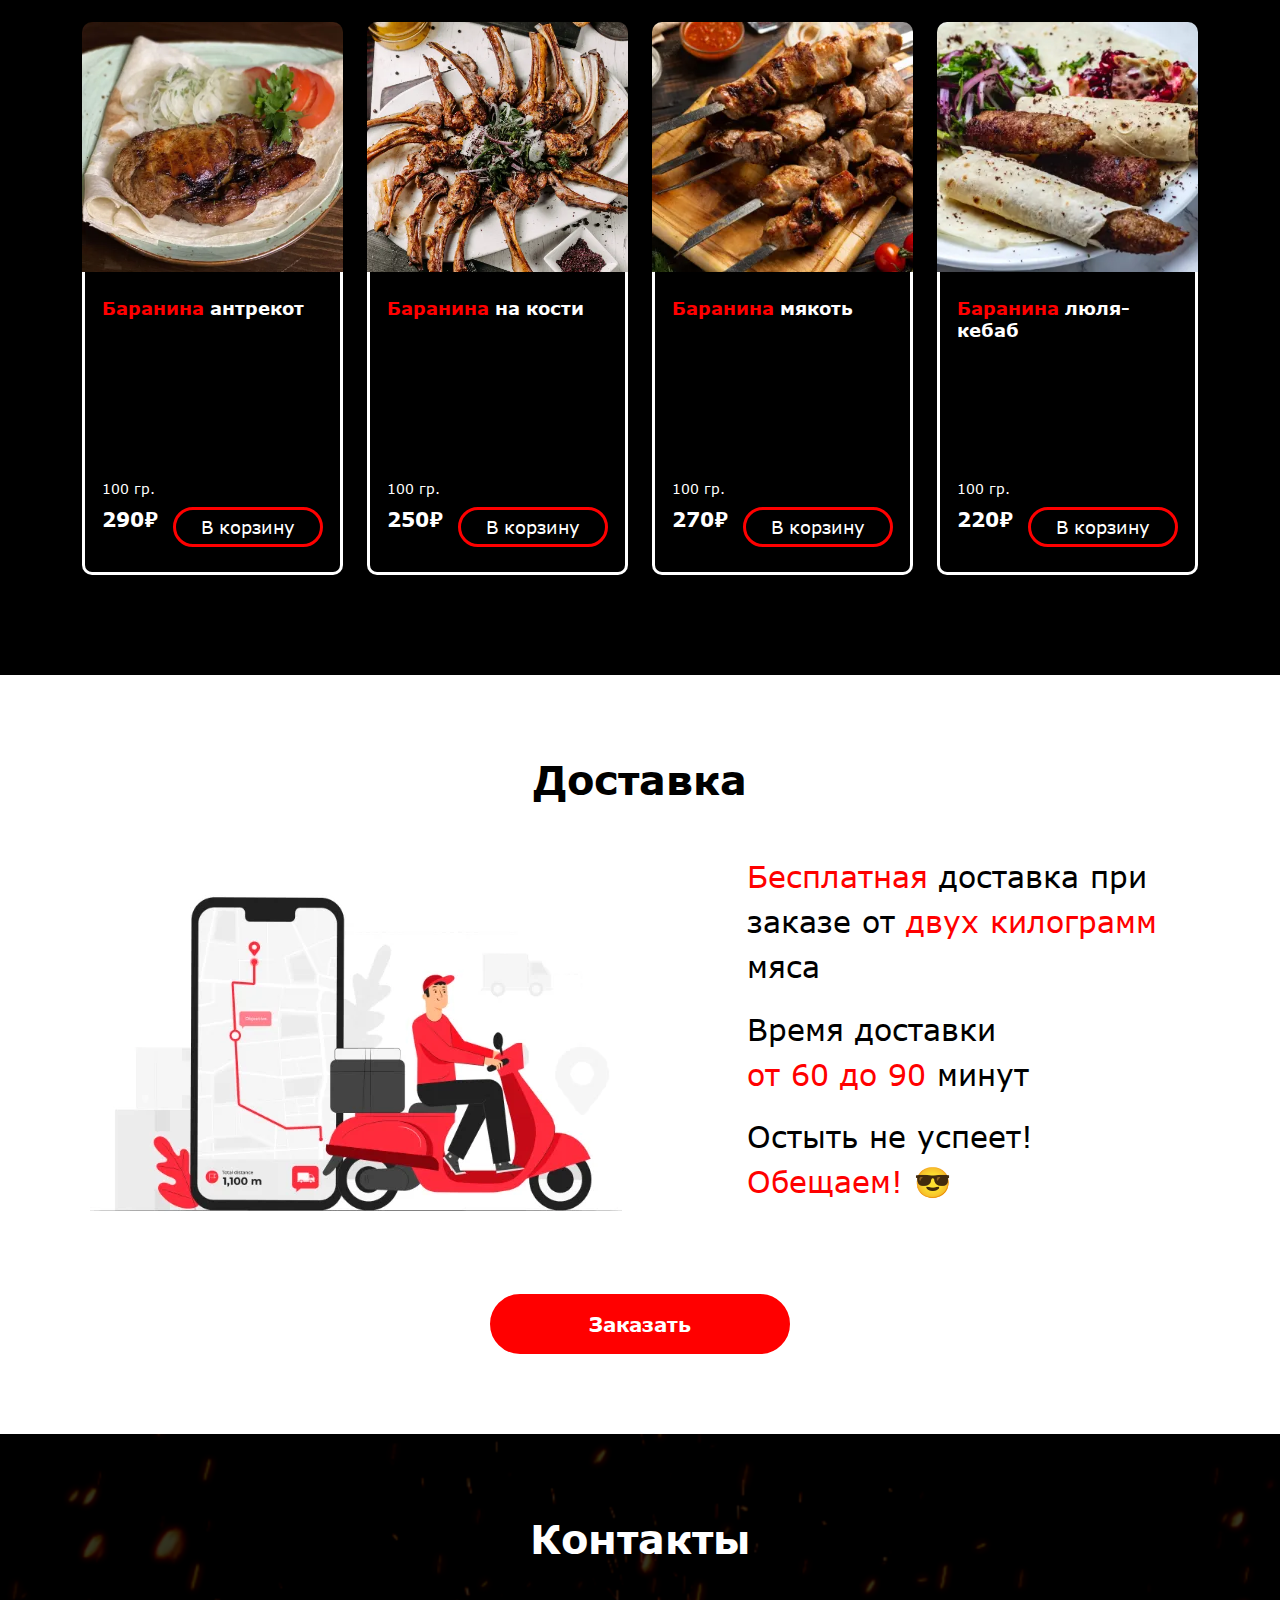
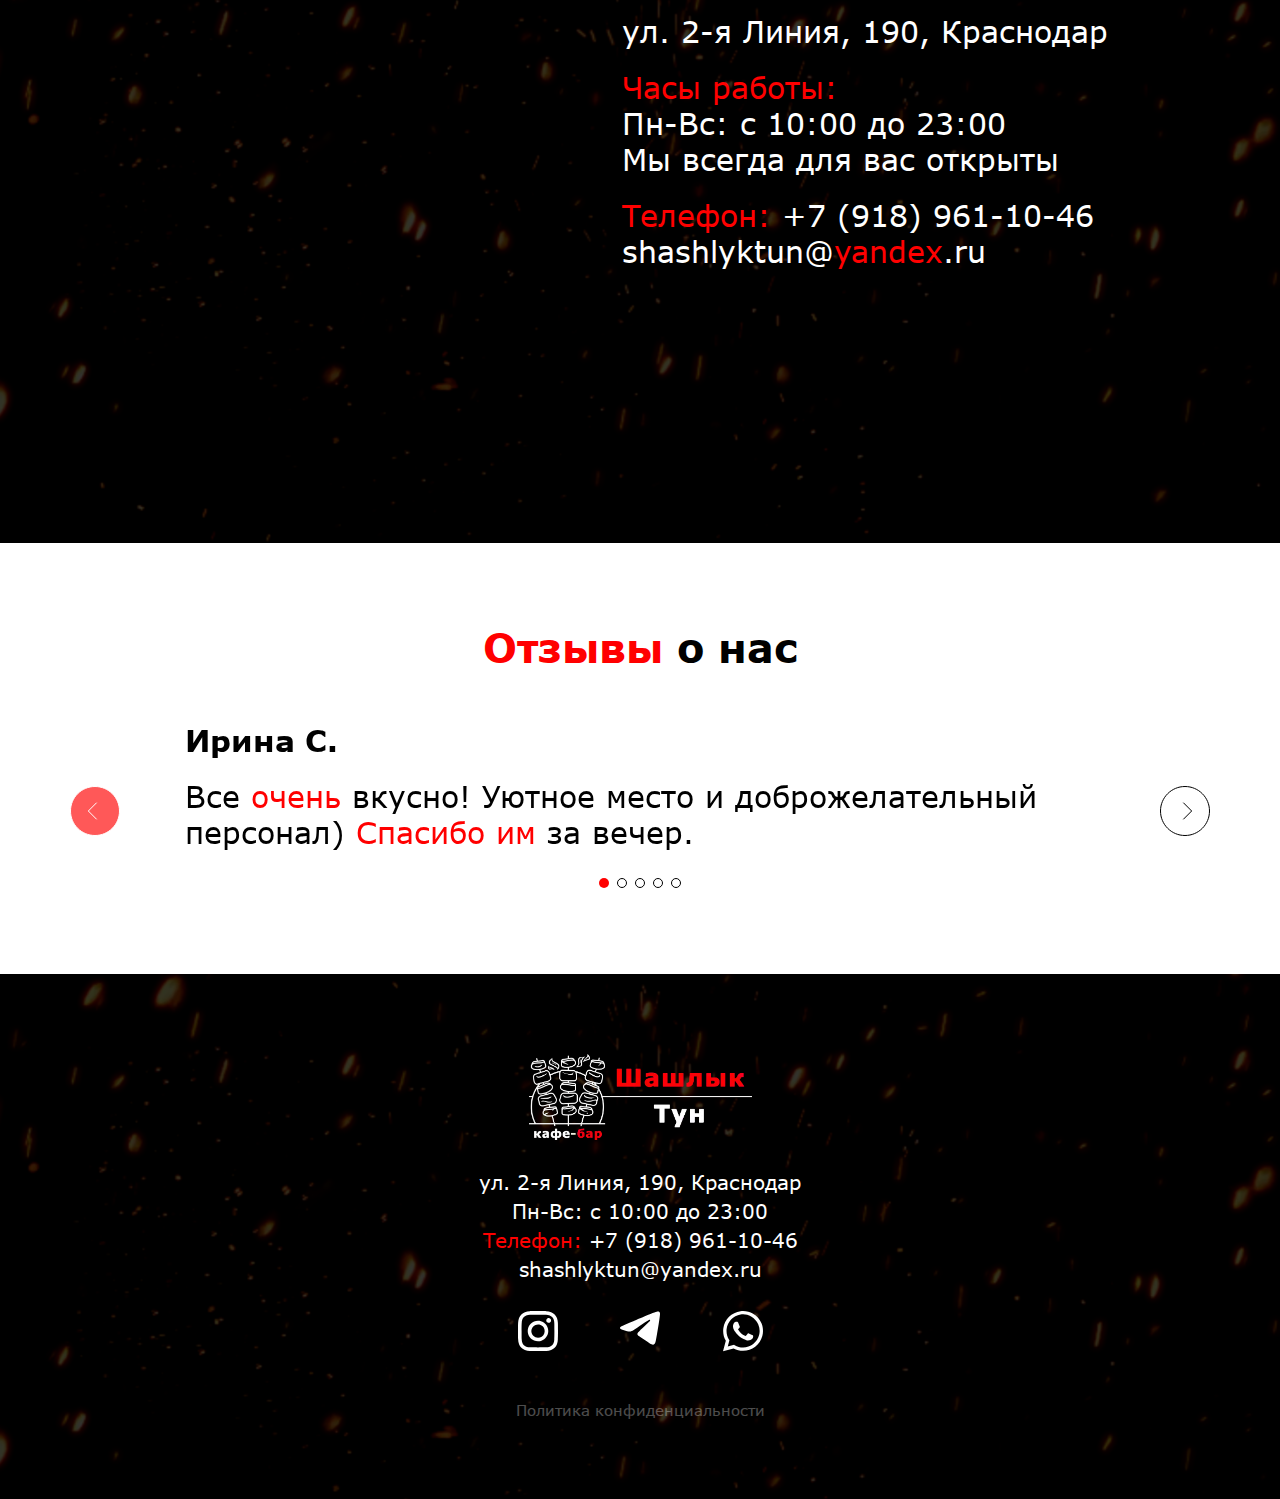
==== commit 68e4743d: "added photos, changed menu" ====
--- a/index.html
+++ b/index.html
@@ -43,7 +43,7 @@
         <img class="header__logo-img" src="img/logo.webp" alt="Логотип Шашлык Тун">
       </a>
       
-      <a class="nav-link basket-link-low-resolution" href="#basket" data-bs-toggle="modal" data-bs-target="#exampleModal">
+      <a class="nav-link basket-link-low-resolution" href="#basket" data-bs-toggle="modal" data-bs-target="#basketModal">
         <svg width="25" height="25" viewBox="0 0 25 25" fill="none" xmlns="http://www.w3.org/2000/svg">
           <path fill-rule="evenodd" clip-rule="evenodd" d="M25 25H0V5.90906H25V25ZM1.57233 23.6363H23.4277V7.27269H1.57233V23.6363Z" fill="white"/>
           <path fill-rule="evenodd" clip-rule="evenodd" d="M19.6541 11.4545H18.0818V4.90909C18.0818 2.95455 16.2474 1.36364 13.9937 1.36364H11.0587C8.80502 1.36364 6.97064 2.95455 6.97064 4.90909V11.4545H5.39832V4.90909C5.39832 2.18182 7.91404 0 11.0587 0H13.9937C17.1384 0 19.6541 2.18182 19.6541 4.90909V11.4545Z" fill="white"/>
@@ -74,7 +74,7 @@
             </a>
           </li>
           <li class="nav__item nav-item basket">
-            <a class="nav__link nav-link basket__link" href="#basket" data-bs-toggle="modal" data-bs-target="#exampleModal">
+            <a class="nav__link nav-link basket__link" href="#basket" data-bs-toggle="modal" data-bs-target="#basketModal">
               <svg width="25" height="25" viewBox="0 0 25 25" fill="none" xmlns="http://www.w3.org/2000/svg">
                 <path fill-rule="evenodd" clip-rule="evenodd" d="M25 25H0V5.90906H25V25ZM1.57233 23.6363H23.4277V7.27269H1.57233V23.6363Z" fill="white"/>
                 <path fill-rule="evenodd" clip-rule="evenodd" d="M19.6541 11.4545H18.0818V4.90909C18.0818 2.95455 16.2474 1.36364 13.9937 1.36364H11.0587C8.80502 1.36364 6.97064 2.95455 6.97064 4.90909V11.4545H5.39832V4.90909C5.39832 2.18182 7.91404 0 11.0587 0H13.9937C17.1384 0 19.6541 2.18182 19.6541 4.90909V11.4545Z" fill="white"/>
@@ -156,7 +156,7 @@
         <div class="row utp">
           <div class="utp__card flex col-xl-8 col-lg-12 col-sm-12">
             <p class="card-descr descr">
-              Самые <span>свежие</span> продукты и&nbsp;<span>лучшие</span> ингридиенты
+              Самые <span>свежие</span> продукты и&nbsp;<span>лучшие</span> ингредиенты
               <span>Особенная</span> технология приготовления
             </p>
           </div>
@@ -199,45 +199,37 @@
 
         <div class="row menu-category-content">
           <div class="col-xl-3 col-lg-4 col-sm-6 menu__category flex category">
-            <a href="#pork" class="category__tab category__btn step-link btn flex tab-active" aria-label="Категория Свинина" data-path="pork">
-              <span class="category__tab-text">
-                Свинина
-              </span>
-            </a>
-          </div>
-
-          <div class="col-xl-3 col-lg-4 col-sm-6 menu__category flex category">
-            <a href="#sheepmeat" class="category__tab category__btn step-link btn flex" aria-label="Категория Баранина" data-path="sheepmeat">
+            <a href="#sheepmeat" class="category__tab category__btn step-link btn flex tab-active" aria-label="Категория Баранина" data-path="sheepmeat">
               <span class="category__tab-text">
                 Баранина
               </span>
             </a>
           </div>
+
+          <div class="col-xl-3 col-lg-4 col-sm-6 menu__category flex category">
+            <a href="#beef" class="category__tab category__btn step-link btn flex" aria-label="Категория Телятина" data-path="beef">
+              <span class="category__tab-text">
+                Телятина
+              </span>
+            </a>
+          </div>
           
           <div class="col-xl-3 col-lg-4 col-sm-6 menu__category flex category">
-            <a href="#bird" class="category__tab category__btn step-link btn flex" aria-label="Категория Индейка & Курица" data-path="bird">
+            <a href="#bird&fish" class="category__tab category__btn step-link btn flex" aria-label="Категория Птица & Рыба" data-path="bird&fish">
               <span class="category__tab-text">
-                Индейка & Курица
+                Птица & Рыба
               </span>
             </a>
           </div>
 
           <div class="col-xl-3 col-lg-4 col-sm-6 menu__category flex category">
-            <a href="#entree" class="category__tab category__btn step-link btn flex" aria-label="Категория Первое блюдо" data-path="entree">
+            <a href="#vegetables" class="category__tab category__btn step-link btn flex" aria-label="Категория Овощи" data-path="vegetables">
               <span class="category__tab-text">
-                Первое блюдо
+                Овощи
               </span>
             </a>
           </div>
           
-          <div class="col-xl-3 col-lg-4 col-sm-6 menu__category flex category">
-            <a href="#sauces" class="category__tab category__btn step-link btn flex" aria-label="Категория Соусы" data-path="sauces">
-              <span class="category__tab-text">
-                Соусы
-              </span>
-            </a>
-          </div>
-
           <div class="col-xl-3 col-lg-4 col-sm-6 menu__category flex category">
             <a href="#salads" class="category__tab category__btn step-link btn flex" aria-label="Категория Салаты" data-path="salads">
               <span class="category__tab-text">
@@ -247,22 +239,14 @@
           </div>
 
           <div class="col-xl-3 col-lg-4 col-sm-6 menu__category flex category">
-            <a href="#vegetables" class="category__tab category__btn step-link btn flex" aria-label="Категория Овощи" data-path="vegetables">
+            <a href="#sauces&cheese" class="category__tab category__btn step-link btn flex" aria-label="Категория Соусы & Сыр" data-path="sauces&cheese">
               <span class="category__tab-text">
-                Овощи
+                Соусы & Сыр
               </span>
             </a>
           </div>
 
           <div class="col-xl-3 col-lg-4 col-sm-6 menu__category flex category">
-            <a href="#slicing" class="category__tab category__btn step-link btn flex" aria-label="Категория Нарезка" data-path="slicing">
-              <span class="category__tab-text">
-                Нарезка
-              </span>
-            </a>
-          </div>
-
-          <div class="col-xl-4 col-lg-4 col-sm-6 menu__category flex category">
             <a href="#bread" class="category__tab category__btn step-link btn flex" aria-label="Категория Хлеб" data-path="bread">
               <span class="category__tab-text">
                 Хлеб
@@ -270,7 +254,7 @@
             </a>
           </div>
 
-          <div class="col-xl-4 col-lg-6 col-sm-6 menu__category flex category">
+          <div class="col-xl-3 col-lg-6 col-sm-6 menu__category flex category">
             <a href="#hot-drinks" class="category__tab category__btn step-link btn flex" aria-label="Категория Горячии напитки" data-path="hot-drinks">
               <span class="category__tab-text">
                 Горячии напитки
@@ -285,765 +269,1109 @@
               </span>
             </a>
           </div>
+
+          <div class="col-xl-4 col-lg-6 col-sm-12 menu__category flex category">
+            <a href="#banquet-menu" class="category__tab category__btn step-link btn flex" aria-label="Категория Банкетное меню" data-path="banquet-menu">
+              <span class="category__tab-text">
+                Банкетное меню
+              </span>
+            </a>
+          </div>
+
+          <div class="col-xl-4 col-lg-6 col-sm-12 menu__category flex category">
+            <a href="#memorial-dinner" class="category__tab category__btn step-link btn flex" aria-label="Категория Поминальный обед" data-path="memorial-dinner">
+              <span class="category__tab-text">
+                Поминальный обед
+              </span>
+            </a>
+          </div>
         </div>
 
         <!-- Tabs for menu -->
-        <div class="row menu-category-tab-content tab-content align-items-stretch tab-content-active" id="pork" data-target="pork">
-
-          <div class="col-xl-3 col-lg-6 col-sm-6 col-12">
-            <div class="product-photo"></div>
-
-            <div class="product product-card product-card-pork align-self-stretch">
-              <div class="product__content flex">
-                <p class="product-name">
-                  <span>Шашлык</span> из&nbsp;свинины (корейка)
+        <div class="row menu-category-tab-content tab-content align-items-stretch tab-content-active" id="sheepmeat" data-target="sheepmeat">
+
+          <div class="col-xl-3 col-lg-6 col-sm-6 col-12">
+            <div class="product-photo product-card-sheepmeat-entrecote"></div>
+
+            <div class="product product-card product-card-sheepmeat align-self-stretch">
+              <div class="product__content flex">
+                <p class="product-name">
+                  <span>Баранина</span> антрекот
                 </p>     
                 <span class="product-weight">
                   100&nbsp;гр.
                 </span>
                 <div class="product__descr-bottom flex">
                   <p class="product-price">
+                    290₽
+                  </p>
+                  <button class="in-basket in-basket-btn btn flex" id="sheepmeat1D2D69ErFQ">
+                    <span>
+                      В корзину
+                    </span>
+                  </button>
+                </div>
+              </div>
+            </div>
+          </div>
+
+          <div class="col-xl-3 col-lg-6 col-sm-6 col-12">
+            <div class="product-photo product-card-sheepmeat-bone"></div>
+
+            <div class="product product-card product-card-sheepmeat align-self-stretch">
+              <div class="product__content flex">
+                <p class="product-name">
+                  <span>Баранина</span> на кости
+                </p>     
+                <span class="product-weight">
+                  100&nbsp;гр.
+                </span>
+                <div class="product__descr-bottom flex">
+                  <p class="product-price">
+                    250₽
+                  </p>
+                  <button class="in-basket in-basket-btn btn flex" id="sheepmeat3p4sT57Kct">
+                    <span>
+                      В корзину
+                    </span>
+                  </button>
+                </div>
+              </div>
+            </div>
+          </div>
+
+          <div class="col-xl-3 col-lg-6 col-sm-6 col-12">
+            <div class="product-photo product-card-sheepmeat-pulp"></div>
+
+            <div class="product product-card product-card-sheepmeat align-self-stretch">
+              <div class="product__content flex">
+                <p class="product-name">
+                  <span>Баранина</span> мякоть
+                </p>     
+                <span class="product-weight">
+                  100&nbsp;гр.
+                </span>
+                <div class="product__descr-bottom flex">
+                  <p class="product-price">
+                    270₽
+                  </p>
+                  <button class="in-basket in-basket-btn btn flex" id="sheepmeat454B4xAQXD">
+                    <span>
+                      В корзину
+                    </span>
+                  </button>
+                </div>
+              </div>
+            </div>
+          </div>
+
+          <div class="col-xl-3 col-lg-6 col-sm-6 col-12">
+            <div class="product-photo product-card-sheepmeat-lyulya"></div>
+
+            <div class="product product-card product-card-sheepmeat align-self-stretch">
+              <div class="product__content flex">
+                <p class="product-name">
+                  <span>Баранина</span> люля-кебаб
+                </p>     
+                <span class="product-weight">
+                  100&nbsp;гр.
+                </span>
+                <div class="product__descr-bottom flex">
+                  <p class="product-price">
+                    220₽
+                  </p>
+                  <button class="in-basket in-basket-btn btn flex" id="sheepmeatN2n6nlui91">
+                    <span>
+                      В корзину
+                    </span>
+                  </button>
+                </div>
+              </div>
+            </div>
+          </div>
+        </div>
+
+        <div class="row menu-category-tab-content tab-content align-items-stretch" id="beef" data-target="beef">
+
+          <div class="col-xl-3 col-lg-6 col-sm-6 col-12">
+            <div class="product-photo product-card-beef-meat"></div>
+
+            <div class="product product-card product-card-beef align-self-stretch">
+              <div class="product__content flex">
+                <p class="product-name">
+                  <span>Шашлык</span> из&nbsp;телятины
+                </p>     
+                <span class="product-weight">
+                  100&nbsp;гр.
+                </span>
+                <div class="product__descr-bottom flex">
+                  <p class="product-price">
+                    350₽
+                  </p>
+                  <button class="in-basket in-basket-btn btn flex" id="beef4G8xeaU3H5">
+                    <span>
+                      В корзину
+                    </span>
+                  </button>
+                </div>
+              </div>
+            </div>
+          </div>
+        </div>
+
+        <div class="row menu-category-tab-content tab-content align-items-stretch" id="bird&fish" data-target="bird&fish">
+
+          <div class="col-xl-3 col-lg-6 col-sm-6 col-12">
+            <div class="product-photo product-card-turkey-lyulya"></div>
+
+            <div class="product product-card product-card-bird-fish align-self-stretch">
+              <div class="product__content flex">
+                <p class="product-name">
+                  <span>Индейка</span> люля-кебаб
+                </p>     
+                <span class="product-weight">
+                  100&nbsp;гр.
+                </span>
+                <div class="product__descr-bottom flex">
+                  <p class="product-price">
+                    160₽
+                  </p>
+                  <button class="in-basket in-basket-btn btn flex" id="bird&fishhKVM8e7r69">
+                    <span>
+                      В корзину
+                    </span>
+                  </button>
+                </div>
+              </div>
+            </div>
+          </div>
+
+          <div class="col-xl-3 col-lg-6 col-sm-6 col-12">
+            <div class="product-photo product-card-chiken-lyulya"></div>
+
+            <div class="product product-card product-card-bird-fish align-self-stretch">
+              <div class="product__content flex">
+                <p class="product-name">
+                  <span>Курица</span> люля-кебаб
+                </p>     
+                <span class="product-weight">
+                  100&nbsp;гр.
+                </span>
+                <div class="product__descr-bottom flex">
+                  <p class="product-price">
+                    140₽
+                  </p>
+                  <button class="in-basket in-basket-btn btn flex" id="bird&fish4q9shK4DV4">
+                    <span>
+                      В корзину
+                    </span>
+                  </button>
+                </div>
+              </div>
+            </div>
+          </div>
+
+          <div class="col-xl-3 col-lg-6 col-sm-6 col-12">
+            <div class="product-photo product-card-turkey-kebab"></div>
+
+            <div class="product product-card product-card-bird-fish align-self-stretch">
+              <div class="product__content flex">
+                <p class="product-name">
+                  <span>Индейка</span> шашлык
+                </p>     
+                <span class="product-weight">
+                  100&nbsp;гр.
+                </span>
+                <div class="product__descr-bottom flex">
+                  <p class="product-price">
+                    180₽
+                  </p>
+                  <button class="in-basket in-basket-btn btn flex" id="bird&fishNcg0l152jM">
+                    <span>
+                      В корзину
+                    </span>
+                  </button>
+                </div>
+              </div>
+            </div>
+          </div>
+
+          <div class="col-xl-3 col-lg-6 col-sm-6 col-12">
+            <div class="product-photo product-card-chicken-wings-kebab"></div>
+
+            <div class="product product-card product-card-bird-fish align-self-stretch">
+              <div class="product__content flex">
+                <p class="product-name">
+                  <span>Куриные крылышки</span> шашлык
+                </p>     
+                <span class="product-weight">
+                  100&nbsp;гр.
+                </span>
+                <div class="product__descr-bottom flex">
+                  <p class="product-price">
+                    140₽
+                  </p>
+                  <button class="in-basket in-basket-btn btn flex" id="bird&fishFUZ58K7G8H">
+                    <span>
+                      В корзину
+                    </span>
+                  </button>
+                </div>
+              </div>
+            </div>
+          </div>
+
+          <div class="col-xl-3 col-lg-6 col-sm-6 col-12">
+            <div class="product-photo product-card-salamon-kebab"></div>
+
+            <div class="product product-card product-card-bird-fish align-self-stretch">
+              <div class="product__content flex">
+                <p class="product-name">
+                  <span>Шашлык</span> из рыбы "Сёмга"
+                </p>     
+                <span class="product-weight">
+                  100&nbsp;гр.
+                </span>
+                <div class="product__descr-bottom flex">
+                  <p class="product-price">
+                    300₽
+                  </p>
+                  <button class="in-basket in-basket-btn btn flex" id="bird&fish4B1e94fKff">
+                    <span>
+                      В корзину
+                    </span>
+                  </button>
+                </div>
+              </div>
+            </div>
+          </div>
+        </div>
+        
+        <div class="row menu-category-tab-content tab-content align-items-stretch" id="vegetables" data-target="vegetables">
+
+          <div class="col-xl-3 col-lg-6 col-sm-6 col-12">
+            <div class="product-photo product-card-vegetables-tomato"></div>
+
+            <div class="product product-card product-card-vegetables align-self-stretch">
+              <div class="product__content flex">
+                <p class="product-name">
+                  Помидор
+                </p>     
+                <span class="product-weight">
+                  1&nbsp;шт.
+                </span>
+                <div class="product__descr-bottom flex">
+                  <p class="product-price">
+                    50₽
+                  </p>
+                  <button class="in-basket in-basket-btn btn flex" id="vegetablesN5922ovCkN">
+                    <span>
+                      В корзину
+                    </span>
+                  </button>
+                </div>
+              </div>
+            </div>
+          </div>
+
+          <div class="col-xl-3 col-lg-6 col-sm-6 col-12">
+            <div class="product-photo product-card-vegetables-pepper"></div>
+
+            <div class="product product-card product-card-vegetables align-self-stretch">
+              <div class="product__content flex">
+                <p class="product-name">
+                  Перец <span>болгарский</span>
+                </p>     
+                <span class="product-weight">
+                  1&nbsp;шт.
+                </span>
+                <div class="product__descr-bottom flex">
+                  <p class="product-price">
+                    50₽
+                  </p>
+                  <button class="in-basket in-basket-btn btn flex" id="vegetables57Ei1PDpI3">
+                    <span>
+                      В корзину
+                    </span>
+                  </button>
+                </div>
+              </div>
+            </div>
+          </div>
+
+          <div class="col-xl-3 col-lg-6 col-sm-6 col-12">
+            <div class="product-photo product-card-vegetables-spicy-pepper"></div>
+
+            <div class="product product-card product-card-vegetables align-self-stretch">
+              <div class="product__content flex">
+                <p class="product-name">
+                  Перец <span>острый</span>
+                </p>     
+                <span class="product-weight">
+                  1&nbsp;шт.
+                </span>
+                <div class="product__descr-bottom flex">
+                  <p class="product-price">
+                    40₽
+                  </p>
+                  <button class="in-basket in-basket-btn btn flex" id="vegetablesXDgH8x5v25">
+                    <span>
+                      В корзину
+                    </span>
+                  </button>
+                </div>
+              </div>
+            </div>
+          </div>
+
+          <div class="col-xl-3 col-lg-6 col-sm-6 col-12">
+            <div class="product-photo product-card-vegetables-eggplant"></div>
+
+            <div class="product product-card product-card-vegetables align-self-stretch">
+              <div class="product__content flex">
+                <p class="product-name">
+                  Баклажан
+                </p>     
+                <span class="product-weight">
+                  1&nbsp;шт.
+                </span>
+                <div class="product__descr-bottom flex">
+                  <p class="product-price">
+                    60₽
+                  </p>
+                  <button class="in-basket in-basket-btn btn flex" id="vegetables90O8VbFLY9">
+                    <span>
+                      В корзину
+                    </span>
+                  </button>
+                </div>
+              </div>
+            </div>
+          </div>
+
+          <div class="col-xl-3 col-lg-6 col-sm-6 col-12">
+            <div class="product-photo product-card-vegetables-mushrooms"></div>
+
+            <div class="product product-card product-card-vegetables align-self-stretch">
+              <div class="product__content flex">
+                <p class="product-name">
+                  Грибы
+                </p>     
+                <span class="product-weight">
+                  1&nbsp;шампур (5 шт.)
+                </span>
+                <div class="product__descr-bottom flex">
+                  <p class="product-price">
+                    250₽
+                  </p>
+                  <button class="in-basket in-basket-btn btn flex" id="vegetables04MUAb6E7l">
+                    <span>
+                      В корзину
+                    </span>
+                  </button>
+                </div>
+              </div>
+            </div>
+          </div>
+
+          <div class="col-xl-3 col-lg-6 col-sm-6 col-12">
+            <div class="product-photo product-card-vegetables-potato"></div>
+
+            <div class="product product-card product-card-vegetables align-self-stretch">
+              <div class="product__content flex">
+                <p class="product-name">
+                  Картошка
+                </p>     
+                <span class="product-weight">
+                  1&nbsp;шампур
+                </span>
+                <div class="product__descr-bottom flex">
+                  <p class="product-price">
+                    100₽
+                  </p>
+                  <button class="in-basket in-basket-btn btn flex" id="vegetableskuI8jbB809">
+                    <span>
+                      В корзину
+                    </span>
+                  </button>
+                </div>
+              </div>
+            </div>
+          </div>
+
+          <div class="col-xl-3 col-lg-6 col-sm-6 col-12">
+            <div class="product-photo product-card-vegetables-potato-bacon"></div>
+
+            <div class="product product-card product-card-vegetables align-self-stretch">
+              <div class="product__content flex">
+                <p class="product-name">
+                  Картошка с <span>салом</span>
+                </p>     
+                <span class="product-weight">
+                  1&nbsp;шампур
+                </span>
+                <div class="product__descr-bottom flex">
+                  <p class="product-price">
+                    120₽
+                  </p>
+                  <button class="in-basket in-basket-btn btn flex" id="vegetablesH69E4iIbN9">
+                    <span>
+                      В корзину
+                    </span>
+                  </button>
+                </div>
+              </div>
+            </div>
+          </div>
+
+        </div>
+
+        <div class="row menu-category-tab-content tab-content align-items-stretch" id="salads" data-target="salads">
+
+          <div class="col-xl-3 col-lg-6 col-sm-6 col-12">
+            <div class="product-photo product-card-vegetable-salad"></div>
+
+            <div class="product product-card product-card-salads align-self-stretch">
+              <div class="product__content flex">
+                <p class="product-name">
+                  <span>Салат</span> овощной
+                </p>     
+                <span class="product-weight">
+                  1&nbsp;шт.
+                </span>
+                <div class="product__descr-bottom flex">
+                  <p class="product-price">
+                    130₽
+                  </p>
+                  <button class="in-basket in-basket-btn btn flex" id="salads453DeVv5Ls">
+                    <span>
+                      В корзину
+                    </span>
+                  </button>
+                </div>
+              </div>
+            </div>
+          </div>
+
+          <div class="col-xl-3 col-lg-6 col-sm-6 col-12">
+            <div class="product-photo product-card-salad-choban"></div>
+
+            <div class="product product-card product-card-salads align-self-stretch">
+              <div class="product__content flex">
+                <p class="product-name">
+                  <span>Салат</span> Чобан
+                </p>     
+                <span class="product-weight">
+                  1&nbsp;шт.
+                </span>
+                <div class="product__descr-bottom flex">
+                  <p class="product-price">
+                    220₽
+                  </p>
+                  <button class="in-basket in-basket-btn btn flex" id="saladsm1b6PT1Ct4">
+                    <span>
+                      В корзину
+                    </span>
+                  </button>
+                </div>
+              </div>
+            </div>
+          </div>
+
+          <div class="col-xl-3 col-lg-6 col-sm-6 col-12">
+            <div class="product-photo product-card-salad-caesar-chicken"></div>
+
+            <div class="product product-card product-card-salads align-self-stretch">
+              <div class="product__content flex">
+                <p class="product-name">
+                  <span>Салат</span> Цезарь с курицеё
+                </p>     
+                <span class="product-weight">
+                  1&nbsp;шт.
+                </span>
+                <div class="product__descr-bottom flex">
+                  <p class="product-price">
+                    300₽
+                  </p>
+                  <button class="in-basket in-basket-btn btn flex" id="saladsarsh9b54G1">
+                    <span>
+                      В корзину
+                    </span>
+                  </button>
+                </div>
+              </div>
+            </div>
+          </div>
+
+          <div class="col-xl-3 col-lg-6 col-sm-6 col-12">
+            <div class="product-photo product-card-salad-caesar-shrimps"></div>
+
+            <div class="product product-card product-card-salads align-self-stretch">
+              <div class="product__content flex">
+                <p class="product-name">
+                  <span>Салат</span> Цезарь с креветками
+                </p>     
+                <span class="product-weight">
+                  1&nbsp;шт.
+                </span>
+                <div class="product__descr-bottom flex">
+                  <p class="product-price">
+                    350₽
+                  </p>
+                  <button class="in-basket in-basket-btn btn flex" id="saladsSA4SXG2h81">
+                    <span>
+                      В корзину
+                    </span>
+                  </button>
+                </div>
+              </div>
+            </div>
+          </div>
+
+        </div>
+
+        <div class="row menu-category-tab-content tab-content align-items-stretch" id="sauces&cheese" data-target="sauces&cheese">
+
+          <div class="col-xl-3 col-lg-6 col-sm-6 col-12">
+            <div class="product-photo product-card-sauces-white"></div>
+
+            <div class="product product-card product-card-sauces-cheese align-self-stretch">
+              <div class="product__content flex">
+                <p class="product-name">
+                  <span>Соус</span> белый 
+                </p>     
+                <span class="product-weight">
+                  1&nbsp;шт.
+                </span>
+                <div class="product__descr-bottom flex">
+                  <p class="product-price">
+                    100₽
+                  </p>
+                  <button class="in-basket in-basket-btn btn flex" id="sauces&cheeseWs7LR8n85j">
+                    <span>
+                      В корзину
+                    </span>
+                  </button>
+                </div>
+              </div>
+            </div>
+          </div>
+
+          <div class="col-xl-3 col-lg-6 col-sm-6 col-12">
+            <div class="product-photo product-card-sauces-red"></div>
+
+            <div class="product product-card product-card-sauces-cheese align-self-stretch">
+              <div class="product__content flex">
+                <p class="product-name">
+                  <span>Соус</span> красный
+                </p>     
+                <span class="product-weight">
+                  1&nbsp;шт.
+                </span>
+                <div class="product__descr-bottom flex">
+                  <p class="product-price">
+                    100₽
+                  </p>
+                  <button class="in-basket in-basket-btn btn flex" id="sauces&cheese8H3UVb4xI7">
+                    <span>
+                      В корзину
+                    </span>
+                  </button>
+                </div>
+              </div>
+            </div>
+          </div>
+
+          <div class="col-xl-3 col-lg-6 col-sm-6 col-12">
+            <div class="product-photo product-card-cheese-brinza"></div>
+
+            <div class="product product-card product-card-sauces-cheese align-self-stretch">
+              <div class="product__content flex">
+                <p class="product-name">
+                  <span>Сыр</span> брынза
+                </p>     
+                <span class="product-weight">
+                  100&nbsp;гр.
+                </span>
+                <div class="product__descr-bottom flex">
+                  <p class="product-price">
+                    100₽
+                  </p>
+                  <button class="in-basket in-basket-btn btn flex" id="sauces&cheeseErroA7153G">
+                    <span>
+                      В корзину
+                    </span>
+                  </button>
+                </div>
+              </div>
+            </div>
+          </div>
+
+          <div class="col-xl-3 col-lg-6 col-sm-6 col-12">
+            <div class="product-photo product-card-maconi"></div>
+
+            <div class="product product-card product-card-sauces-cheese align-self-stretch">
+              <div class="product__content flex">
+                <p class="product-name">
+                  <span>Мацони</span> стакан
+                </p>     
+                <span class="product-weight">
+                  1&nbsp;стакан
+                </span>
+                <div class="product__descr-bottom flex">
+                  <p class="product-price">
+                    70₽
+                  </p>
+                  <button class="in-basket in-basket-btn btn flex" id="sauces&cheese1Roh69W9kd">
+                    <span>
+                      В корзину
+                    </span>
+                  </button>
+                </div>
+              </div>
+            </div>
+          </div>
+
+        </div>
+
+        <div class="row menu-category-tab-content tab-content align-items-stretch" id="bread" data-target="bread">
+
+          <div class="col-xl-3 col-lg-6 col-sm-6 col-12">
+            <div class="product-photo product-card-bread-lavash"></div>
+
+            <div class="product product-card product-card-bread align-self-stretch">
+              <div class="product__content flex">
+                <p class="product-name">
+                  <span>Лаваш</span> обычный
+                </p>     
+                <span class="product-weight">
+                  1&nbsp;шт.
+                </span>
+                <div class="product__descr-bottom flex">
+                  <p class="product-price">
+                    100₽
+                  </p>
+                  <button class="in-basket in-basket-btn btn flex" id="bread9h5hgF5b7k">
+                    <span>
+                      В корзину
+                    </span>
+                  </button>
+                </div>
+              </div>
+            </div>
+          </div>
+
+          <div class="col-xl-3 col-lg-6 col-sm-6 col-12">
+            <div class="product-photo product-card-bread-lavash-tonkiy"></div>
+
+            <div class="product product-card product-card-bread align-self-stretch">
+              <div class="product__content flex">
+                <p class="product-name">
+                  <span>Лаваш</span> тонкий
+                </p>     
+                <span class="product-weight">
+                  1&nbsp;шт.
+                </span>
+                <div class="product__descr-bottom flex">
+                  <p class="product-price">
+                    100₽
+                  </p>
+                  <button class="in-basket in-basket-btn btn flex" id="bread3hJ7F8D1Qg">
+                    <span>
+                      В корзину
+                    </span>
+                  </button>
+                </div>
+              </div>
+            </div>
+          </div>
+
+        </div>
+
+        <div class="row menu-category-tab-content tab-content align-items-stretch" id="hot-drinks" data-target="hot-drinks">
+
+          <div class="col-xl-3 col-lg-6 col-sm-6 col-12">
+            <div class="product-photo product-card-hot-drinks-black-tea"></div>
+
+            <div class="product product-card product-card-hot-drinks align-self-stretch">
+              <div class="product__content flex">
+                <p class="product-name">
+                  <span>Чай</span> чёрный 
+                </p>     
+                <span class="product-weight">
+                  1&nbsp;шт.
+                </span>
+                <div class="product__descr-bottom flex">
+                  <p class="product-price">
+                    50₽
+                  </p>
+                  <button class="in-basket in-basket-btn btn flex" id="hot-drinksGpUcd6676Y">
+                    <span>
+                      В корзину
+                    </span>
+                  </button>
+                </div>
+              </div>
+            </div>
+          </div>
+
+          <div class="col-xl-3 col-lg-6 col-sm-6 col-12">
+            <div class="product-photo product-card-hot-drinks-green-tea"></div>
+
+            <div class="product product-card product-card-hot-drinks align-self-stretch">
+              <div class="product__content flex">
+                <p class="product-name">
+                  <span>Чай</span> зелёный 
+                </p>     
+                <span class="product-weight">
+                  1&nbsp;шт.
+                </span>
+                <div class="product__descr-bottom flex">
+                  <p class="product-price">
+                    50₽
+                  </p>
+                  <button class="in-basket in-basket-btn btn flex" id="hot-drinks8D4knm0sS1">
+                    <span>
+                      В корзину
+                    </span>
+                  </button>
+                </div>
+              </div>
+            </div>
+          </div>
+
+          <div class="col-xl-3 col-lg-6 col-sm-6 col-12">
+            <div class="product-photo product-card-hot-drinks-fruit-tea"></div>
+
+            <div class="product product-card product-card-hot-drinks align-self-stretch">
+              <div class="product__content flex">
+                <p class="product-name">
+                  <span>Чай</span> фруктовый 
+                </p>     
+                <span class="product-weight">
+                  1&nbsp;шт.
+                </span>
+                <div class="product__descr-bottom flex">
+                  <p class="product-price">
+                    50₽
+                  </p>
+                  <button class="in-basket in-basket-btn btn flex" id="hot-drinks02uWy8lLp0">
+                    <span>
+                      В корзину
+                    </span>
+                  </button>
+                </div>
+              </div>
+            </div>
+          </div>
+
+          <div class="col-xl-3 col-lg-6 col-sm-6 col-12">
+            <div class="product-photo product-card-hot-drinks-coffee"></div>
+
+            <div class="product product-card product-card-hot-drinks align-self-stretch">
+              <div class="product__content flex">
+                <p class="product-name">
+                  <span>Кофе</span> чёрный
+                </p>     
+                <span class="product-weight">
+                  1&nbsp;шт.
+                </span>
+                <div class="product__descr-bottom flex">
+                  <p class="product-price">
+                    50₽
+                  </p>
+                  <button class="in-basket in-basket-btn btn flex" id="hot-drinksfYEN5L636v">
+                    <span>
+                      В корзину
+                    </span>
+                  </button>
+                </div>
+              </div>
+            </div>
+          </div>
+
+          <div class="col-xl-3 col-lg-6 col-sm-6 col-12">
+            <div class="product-photo product-card-hot-drinks-boiled-coffee"></div>
+
+            <div class="product product-card product-card-hot-drinks align-self-stretch">
+              <div class="product__content flex">
+                <p class="product-name">
+                  <span>Кофе</span> варёный
+                </p>     
+                <span class="product-weight">
+                  1&nbsp;шт.
+                </span>
+                <div class="product__descr-bottom flex">
+                  <p class="product-price">
+                    70₽
+                  </p>
+                  <button class="in-basket in-basket-btn btn flex" id="hot-drinks29cczwI40t">
+                    <span>
+                      В корзину
+                    </span>
+                  </button>
+                </div>
+              </div>
+            </div>
+          </div>
+
+        </div>
+
+        <div class="row menu-category-tab-content tab-content align-items-stretch" id="cold-drinks" data-target="cold-drinks">
+
+          <div class="col-xl-3 col-lg-6 col-sm-6 col-12">
+            <div class="product-photo product-card-cold-drinks-cola"></div>
+
+            <div class="product product-card product-card-cold-drinks align-self-stretch">
+              <div class="product__content flex">
+                <p class="product-name">
+                  Кока-кола
+                </p>     
+                <span class="product-weight">
+                  1&nbsp;л.
+                </span>
+                <div class="product__descr-bottom flex">
+                  <p class="product-price">
                     150₽
                   </p>
-                  <button class="in-basket in-basket-btn btn flex" id="pork4G8xeaU3H5">
-                    <span>
-                      В корзину
-                    </span>
-                  </button>
-                </div>
-              </div>
-            </div>
-          </div>
-
-          <div class="col-xl-3 col-lg-6 col-sm-6 col-12">
-            <div class="product-photo"></div>
-
-            <div class="product product-card product-card-pork align-self-stretch">
-              <div class="product__content flex">
-                <p class="product-name">
-                  <span>Шашлык</span> из&nbsp;свинины (шея)
-                </p>     
-                <span class="product-weight">
-                  100&nbsp;гр.
-                </span>
-                <div class="product__descr-bottom flex">
-                  <p class="product-price">
-                    170₽
-                  </p>
-                  <button class="in-basket in-basket-btn btn flex" id="pork5GP0sw5rJ3">
-                    <span>
-                      В корзину
-                    </span>
-                  </button>
-                </div>
-              </div>
-            </div>
-          </div>
-
-          <div class="col-xl-3 col-lg-6 col-sm-6 col-12">
-            <div class="product-photo"></div>
-
-            <div class="product product-card product-card-pork align-self-stretch">
-              <div class="product__content flex">
-                <p class="product-name">
-                  <span>Шашлык</span> из&nbsp;свинины (люля)
-                </p>     
-                <span class="product-weight">
-                  100&nbsp;гр.
+                  <button class="in-basket in-basket-btn btn flex" id="cold-drinks86MAUWMK58">
+                    <span>
+                      В корзину
+                    </span>
+                  </button>
+                </div>
+              </div>
+            </div>
+          </div>
+
+          <div class="col-xl-3 col-lg-6 col-sm-6 col-12">
+            <div class="product-photo product-card-cold-drinks-fanta"></div>
+
+            <div class="product product-card product-card-cold-drinks align-self-stretch">
+              <div class="product__content flex">
+                <p class="product-name">
+                  Фанта
+                </p>     
+                <span class="product-weight">
+                  1&nbsp;л.
                 </span>
                 <div class="product__descr-bottom flex">
                   <p class="product-price">
                     150₽
                   </p>
-                  <button class="in-basket in-basket-btn btn flex" id="porki79pU48KGu">
-                    <span>
-                      В корзину
-                    </span>
-                  </button>
-                </div>
-              </div>
-            </div>
-
-          </div>
-        </div>
-
-        <div class="row menu-category-tab-content tab-content align-items-stretch" id="sheepmeat" data-target="sheepmeat">
-
-          <div class="col-xl-3 col-lg-6 col-sm-6 col-12">
-            <div class="product-photo"></div>
-
-            <div class="product product-card product-card-pork align-self-stretch">
-              <div class="product__content flex">
-                <p class="product-name">
-                  <span>Шашлык</span> из баранины (антрикот)
-                </p>     
-                <span class="product-weight">
-                  100&nbsp;гр.
-                </span>
-                <div class="product__descr-bottom flex">
-                  <p class="product-price">
-                    210₽
-                  </p>
-                  <button class="in-basket in-basket-btn btn flex" id="sheepmeat1D2D69ErFQ">
-                    <span>
-                      В корзину
-                    </span>
-                  </button>
-                </div>
-              </div>
-            </div>
-          </div>
-
-          <div class="col-xl-3 col-lg-6 col-sm-6 col-12">
-            <div class="product-photo"></div>
-
-            <div class="product product-card product-card-pork align-self-stretch">
-              <div class="product__content flex">
-                <p class="product-name">
-                  <span>Шашлык</span> из баранины (мякоть на кости) 
-                </p>     
-                <span class="product-weight">
-                  100&nbsp;гр.
-                </span>
-                <div class="product__descr-bottom flex">
-                  <p class="product-price">
-                    190₽
-                  </p>
-                  <button class="in-basket in-basket-btn btn flex" id="sheepmeat3p4sT57Kct">
-                    <span>
-                      В корзину
-                    </span>
-                  </button>
-                </div>
-              </div>
-            </div>
-          </div>
-
-          <div class="col-xl-3 col-lg-6 col-sm-6 col-12">
-            <div class="product-photo"></div>
-
-            <div class="product product-card product-card-pork align-self-stretch">
-              <div class="product__content flex">
-                <p class="product-name">
-                  <span>Шашлык</span> из баранины (люля) 
-                </p>     
-                <span class="product-weight">
-                  100&nbsp;гр.
-                </span>
-                <div class="product__descr-bottom flex">
-                  <p class="product-price">
-                    130₽
-                  </p>
-                  <button class="in-basket in-basket-btn btn flex" id="sheepmeatN2n6nlui91">
-                    <span>
-                      В корзину
-                    </span>
-                  </button>
-                </div>
-              </div>
-            </div>
-          </div>
-        </div>
-
-        <div class="row menu-category-tab-content tab-content align-items-stretch" id="bird" data-target="bird">
-
-          <div class="col-xl-3 col-lg-6 col-sm-6 col-12">
-            <div class="product-photo"></div>
-
-            <div class="product product-card product-card-pork align-self-stretch">
-              <div class="product__content flex">
-                <p class="product-name">
-                  <span>Индейка</span> (мякоть)
-                </p>     
-                <span class="product-weight">
-                  100&nbsp;гр.
+                  <button class="in-basket in-basket-btn btn flex" id="cold-drinks61jOk1m6hH">
+                    <span>
+                      В корзину
+                    </span>
+                  </button>
+                </div>
+              </div>
+            </div>
+          </div>
+
+          <div class="col-xl-3 col-lg-6 col-sm-6 col-12">
+            <div class="product-photo product-card-cold-drinks-lemonade"></div>
+
+            <div class="product product-card product-card-cold-drinks align-self-stretch">
+              <div class="product__content flex">
+                <p class="product-name">
+                  <span>Лимонад</span> в ассортименте
+                </p>     
+                <span class="product-weight">
+                  1&nbsp;бутылка (0.5 л)
                 </span>
                 <div class="product__descr-bottom flex">
                   <p class="product-price">
                     160₽
                   </p>
-                  <button class="in-basket in-basket-btn btn flex" id="birdhKVM8e7r69">
-                    <span>
-                      В корзину
-                    </span>
-                  </button>
-                </div>
-              </div>
-            </div>
-          </div>
-
-          <div class="col-xl-3 col-lg-6 col-sm-6 col-12">
-            <div class="product-photo"></div>
-
-            <div class="product product-card product-card-pork align-self-stretch">
-              <div class="product__content flex">
-                <p class="product-name">
-                  <span>Индейка</span> (люля) 
-                </p>     
-                <span class="product-weight">
-                  100&nbsp;гр.
+                  <button class="in-basket in-basket-btn btn flex" id="cold-drinks5wS3mUP5l9">
+                    <span>
+                      В корзину
+                    </span>
+                  </button>
+                </div>
+              </div>
+            </div>
+          </div>
+
+          <div class="col-xl-3 col-lg-6 col-sm-6 col-12">
+            <div class="product-photo product-card-cold-drinks-mineral"></div>
+
+            <div class="product product-card product-card-cold-drinks align-self-stretch">
+              <div class="product__content flex">
+                <p class="product-name">
+                  <span>Минеральная</span> вода
+                </p>     
+                <span class="product-weight">
+                  1&nbsp;бутылка (0.5 л)
+                </span>
+                <div class="product__descr-bottom flex">
+                  <p class="product-price">
+                    140₽
+                  </p>
+                  <button class="in-basket in-basket-btn btn flex" id="cold-drinksE3rE8X62PW">
+                    <span>
+                      В корзину
+                    </span>
+                  </button>
+                </div>
+              </div>
+            </div>
+          </div>
+
+          <div class="col-xl-3 col-lg-6 col-sm-6 col-12">
+            <div class="product-photo product-card-cold-drinks-juice"></div>
+
+            <div class="product product-card product-card-cold-drinks align-self-stretch">
+              <div class="product__content flex">
+                <p class="product-name">
+                  <span>Сок</span> натуральный
+                </p>     
+                <span class="product-weight">
+                  1&nbsp;л.
                 </span>
                 <div class="product__descr-bottom flex">
                   <p class="product-price">
                     150₽
                   </p>
-                  <button class="in-basket in-basket-btn btn flex" id="bird4q9shK4DV4">
-                    <span>
-                      В корзину
-                    </span>
-                  </button>
-                </div>
-              </div>
-            </div>
-          </div>
-
-          <div class="col-xl-3 col-lg-6 col-sm-6 col-12">
-            <div class="product-photo"></div>
-
-            <div class="product product-card product-card-pork align-self-stretch">
-              <div class="product__content flex">
-                <p class="product-name">
-                  <span>Курица</span> (крылышки) 
-                </p>     
-                <span class="product-weight">
-                  100&nbsp;гр.
-                </span>
-                <div class="product__descr-bottom flex">
-                  <p class="product-price">
-                    100₽
-                  </p>
-                  <button class="in-basket in-basket-btn btn flex" id="birdNcg0l152jM">
-                    <span>
-                      В корзину
-                    </span>
-                  </button>
-                </div>
-              </div>
-            </div>
-          </div>
-        </div>
-
-        <div class="row menu-category-tab-content tab-content align-items-stretch" id="entree" data-target="entree">
-
-          <div class="col-xl-3 col-lg-6 col-sm-6 col-12">
-            <div class="product-photo"></div>
-
-            <div class="product product-card product-card-pork align-self-stretch">
-              <div class="product__content flex">
-                <p class="product-name">
-                  Хашлама
-                </p>     
-                <span class="product-weight">
-                  1&nbsp;шт.
-                </span>
-                <div class="product__descr-bottom flex">
-                  <p class="product-price">
-                    350₽
-                  </p>
-                  <button class="in-basket in-basket-btn btn flex" id="entreef1p3Y17TFv">
-                    <span>
-                      В корзину
-                    </span>
-                  </button>
-                </div>
-              </div>
-            </div>
-          </div>
-
-          <div class="col-xl-3 col-lg-6 col-sm-6 col-12">
-            <div class="product-photo"></div>
-
-            <div class="product product-card product-card-pork align-self-stretch">
-              <div class="product__content flex">
-                <p class="product-name">
-                  Шаурма 
-                </p>     
-                <span class="product-weight">
-                  1&nbsp;шт.
-                </span>
-                <div class="product__descr-bottom flex">
-                  <p class="product-price">
-                    250₽
-                  </p>
-                  <button class="in-basket in-basket-btn btn flex" id="entreeY5ql1CQd97">
-                    <span>
-                      В корзину
-                    </span>
-                  </button>
-                </div>
-              </div>
-            </div>
-          </div>
-
-        </div>
-        
-        <div class="row menu-category-tab-content tab-content align-items-stretch" id="sauces" data-target="sauces">
-
-          <div class="col-xl-3 col-lg-6 col-sm-6 col-12">
-            <div class="product-photo"></div>
-
-            <div class="product product-card product-card-pork align-self-stretch">
-              <div class="product__content flex">
-                <p class="product-name">
-                  <span>Соус</span> красный
-                </p>     
-                <span class="product-weight">
-                  1&nbsp;шт.
-                </span>
-                <div class="product__descr-bottom flex">
-                  <p class="product-price">
-                    80₽
-                  </p>
-                  <button class="in-basket in-basket-btn btn flex" id="sauces8H3UVb4xI7">
-                    <span>
-                      В корзину
-                    </span>
-                  </button>
-                </div>
-              </div>
-            </div>
-          </div>
-
-          <div class="col-xl-3 col-lg-6 col-sm-6 col-12">
-            <div class="product-photo"></div>
-
-            <div class="product product-card product-card-pork align-self-stretch">
-              <div class="product__content flex">
-                <p class="product-name">
-                  <span>Соус</span> белый 
-                </p>     
-                <span class="product-weight">
-                  1&nbsp;шт.
-                </span>
-                <div class="product__descr-bottom flex">
-                  <p class="product-price">
-                    80₽
-                  </p>
-                  <button class="in-basket in-basket-btn btn flex" id="saucesWs7LR8n85j">
-                    <span>
-                      В корзину
-                    </span>
-                  </button>
-                </div>
-              </div>
-            </div>
-          </div>
-
-        </div>
-
-        <div class="row menu-category-tab-content tab-content align-items-stretch" id="salads" data-target="salads">
-
-          <div class="col-xl-3 col-lg-6 col-sm-6 col-12">
-            <div class="product-photo"></div>
-
-            <div class="product product-card product-card-pork align-self-stretch">
-              <div class="product__content flex">
-                <p class="product-name">
-                  <span>Салат</span> овощной
-                </p>     
-                <span class="product-weight">
-                  1&nbsp;шт.
-                </span>
-                <div class="product__descr-bottom flex">
-                  <p class="product-price">
-                    130₽
-                  </p>
-                  <button class="in-basket in-basket-btn btn flex" id="salads453DeVv5Ls">
-                    <span>
-                      В корзину
-                    </span>
-                  </button>
-                </div>
-              </div>
-            </div>
-          </div>
-
-        </div>
-
-        <div class="row menu-category-tab-content tab-content align-items-stretch" id="vegetables" data-target="vegetables">
-
-          <div class="col-xl-3 col-lg-6 col-sm-6 col-12">
-            <div class="product-photo"></div>
-
-            <div class="product product-card product-card-pork align-self-stretch">
-              <div class="product__content flex">
-                <p class="product-name">
-                  Помидор
-                </p>     
-                <span class="product-weight">
-                  1&nbsp;шт.
-                </span>
-                <div class="product__descr-bottom flex">
-                  <p class="product-price">
-                    50₽
-                  </p>
-                  <button class="in-basket in-basket-btn btn flex" id="vegetablesN5922ovCkN">
-                    <span>
-                      В корзину
-                    </span>
-                  </button>
-                </div>
-              </div>
-            </div>
-          </div>
-
-          <div class="col-xl-3 col-lg-6 col-sm-6 col-12">
-            <div class="product-photo"></div>
-
-            <div class="product product-card product-card-pork align-self-stretch">
-              <div class="product__content flex">
-                <p class="product-name">
-                  Баклажан
-                </p>     
-                <span class="product-weight">
-                  1&nbsp;шт.
-                </span>
-                <div class="product__descr-bottom flex">
-                  <p class="product-price">
-                    60₽
-                  </p>
-                  <button class="in-basket in-basket-btn btn flex" id="vegetables90O8VbFLY9">
-                    <span>
-                      В корзину
-                    </span>
-                  </button>
-                </div>
-              </div>
-            </div>
-          </div>
-
-          <div class="col-xl-3 col-lg-6 col-sm-6 col-12">
-            <div class="product-photo"></div>
-
-            <div class="product product-card product-card-pork align-self-stretch">
-              <div class="product__content flex">
-                <p class="product-name">
-                  Болгарский перец & Острый
-                </p>     
-                <span class="product-weight">
-                  1&nbsp;шт.
-                </span>
-                <div class="product__descr-bottom flex">
-                  <p class="product-price">
-                    50₽
-                  </p>
-                  <button class="in-basket in-basket-btn btn flex" id="vegetables57Ei1PDpI3">
-                    <span>
-                      В корзину
-                    </span>
-                  </button>
-                </div>
-              </div>
-            </div>
-          </div>
-
-          <div class="col-xl-3 col-lg-6 col-sm-6 col-12">
-            <div class="product-photo"></div>
-
-            <div class="product product-card product-card-pork align-self-stretch">
-              <div class="product__content flex">
-                <p class="product-name">
-                  Грибы
-                </p>     
-                <span class="product-weight">
-                  1&nbsp;шампур (5 шт.)
-                </span>
-                <div class="product__descr-bottom flex">
-                  <p class="product-price">
-                    200₽
-                  </p>
-                  <button class="in-basket in-basket-btn btn flex" id="vegetables04MUAb6E7l">
-                    <span>
-                      В корзину
-                    </span>
-                  </button>
-                </div>
-              </div>
-            </div>
-          </div>
-
-          <div class="col-xl-3 col-lg-6 col-sm-6 col-12">
-            <div class="product-photo"></div>
-
-            <div class="product product-card product-card-pork align-self-stretch">
-              <div class="product__content flex">
-                <p class="product-name">
-                  Картошка с ...
-                </p>     
-                <span class="product-weight">
-                  1&nbsp;шт.
-                </span>
-                <div class="product__descr-bottom flex">
-                  <p class="product-price">
-                    100₽
-                  </p>
-                  <button class="in-basket in-basket-btn btn flex" id="vegetableskuI8jbB809">
-                    <span>
-                      В корзину
-                    </span>
-                  </button>
-                </div>
-              </div>
-            </div>
-          </div>
-
-          <div class="col-xl-3 col-lg-6 col-sm-6 col-12">
-            <div class="product-photo"></div>
-
-            <div class="product product-card product-card-pork align-self-stretch">
-              <div class="product__content flex">
-                <p class="product-name">
-                  Картошка с ...
-                </p>     
-                <span class="product-weight">
-                  1&nbsp;шт.
-                </span>
-                <div class="product__descr-bottom flex">
-                  <p class="product-price">
-                    200₽
-                  </p>
-                  <button class="in-basket in-basket-btn btn flex" id="vegetablesH69E4iIbN9">
-                    <span>
-                      В корзину
-                    </span>
-                  </button>
-                </div>
-              </div>
-            </div>
-          </div>
-
-        </div>
-
-        <div class="row menu-category-tab-content tab-content align-items-stretch" id="slicing" data-target="slicing">
-
-          <div class="col-xl-3 col-lg-6 col-sm-6 col-12">
-            <div class="product-photo"></div>
-
-            <div class="product product-card product-card-pork align-self-stretch">
-              <div class="product__content flex">
-                <p class="product-name">
-                  <span>Сыр</span> брынза
-                </p>     
-                <span class="product-weight">
-                  100&nbsp;гр.
-                </span>
-                <div class="product__descr-bottom flex">
-                  <p class="product-price">
-                    100₽
-                  </p>
-                  <button class="in-basket in-basket-btn btn flex" id="slicingq5W0hX00Gk">
-                    <span>
-                      В корзину
-                    </span>
-                  </button>
-                </div>
-              </div>
-            </div>
-          </div>
-
-        </div>
-
-        <div class="row menu-category-tab-content tab-content align-items-stretch" id="bread" data-target="bread">
-
-          <div class="col-xl-3 col-lg-6 col-sm-6 col-12">
-            <div class="product-photo"></div>
-
-            <div class="product product-card product-card-pork align-self-stretch">
-              <div class="product__content flex">
-                <p class="product-name">
-                  Лаваш
-                </p>     
-                <span class="product-weight">
-                  1&nbsp;шт.
-                </span>
-                <div class="product__descr-bottom flex">
-                  <p class="product-price">
-                    70₽
-                  </p>
-                  <button class="in-basket in-basket-btn btn flex" id="bread9h5hgF5b7k">
-                    <span>
-                      В корзину
-                    </span>
-                  </button>
-                </div>
-              </div>
-            </div>
-          </div>
-
-          <div class="col-xl-3 col-lg-6 col-sm-6 col-12">
-            <div class="product-photo"></div>
-
-            <div class="product product-card product-card-pork align-self-stretch">
-              <div class="product__content flex">
-                <p class="product-name">
-                  Тонкий лаваш
-                </p>     
-                <span class="product-weight">
-                  1&nbsp;шт.
-                </span>
-                <div class="product__descr-bottom flex">
-                  <p class="product-price">
-                    50₽
-                  </p>
-                  <button class="in-basket in-basket-btn btn flex" id="bread3hJ7F8D1Qg">
-                    <span>
-                      В корзину
-                    </span>
-                  </button>
-                </div>
-              </div>
-            </div>
-          </div>
-
-        </div>
-
-        <div class="row menu-category-tab-content tab-content align-items-stretch" id="hot-drinks" data-target="hot-drinks">
-
-          <div class="col-xl-3 col-lg-6 col-sm-6 col-12">
-            <div class="product-photo"></div>
-
-            <div class="product product-card product-card-pork align-self-stretch">
-              <div class="product__content flex">
-                <p class="product-name">
-                  Чай
-                </p>     
-                <span class="product-weight">
-                  1&nbsp;шт.
-                </span>
-                <div class="product__descr-bottom flex">
-                  <p class="product-price">
-                    30₽
-                  </p>
-                  <button class="in-basket in-basket-btn btn flex" id="hot-drinksGpUcd6676Y">
-                    <span>
-                      В корзину
-                    </span>
-                  </button>
-                </div>
-              </div>
-            </div>
-          </div>
-
-          <div class="col-xl-3 col-lg-6 col-sm-6 col-12">
-            <div class="product-photo"></div>
-
-            <div class="product product-card product-card-pork align-self-stretch">
-              <div class="product__content flex">
-                <p class="product-name">
-                  Кофе
-                </p>     
-                <span class="product-weight">
-                  1&nbsp;шт.
-                </span>
-                <div class="product__descr-bottom flex">
-                  <p class="product-price">
-                    30₽
-                  </p>
-                  <button class="in-basket in-basket-btn btn flex" id="hot-drinksfYEN5L636v">
-                    <span>
-                      В корзину
-                    </span>
-                  </button>
-                </div>
-              </div>
-            </div>
-          </div>
-
-          <div class="col-xl-3 col-lg-6 col-sm-6 col-12">
-            <div class="product-photo"></div>
-
-            <div class="product product-card product-card-pork align-self-stretch">
-              <div class="product__content flex">
-                <p class="product-name">
-                  Варёный кофе
-                </p>     
-                <span class="product-weight">
-                  1&nbsp;шт.
-                </span>
-                <div class="product__descr-bottom flex">
-                  <p class="product-price">
-                    50₽
-                  </p>
-                  <button class="in-basket in-basket-btn btn flex" id="hot-drinks29cczwI40t">
-                    <span>
-                      В корзину
-                    </span>
-                  </button>
-                </div>
-              </div>
-            </div>
-          </div>
-
-        </div>
-
-        <div class="row menu-category-tab-content tab-content align-items-stretch" id="cold-drinks" data-target="cold-drinks">
-
-          <div class="col-xl-3 col-lg-6 col-sm-6 col-12">
-            <div class="product-photo"></div>
-
-            <div class="product product-card product-card-pork align-self-stretch">
-              <div class="product__content flex">
-                <p class="product-name">
-                  Пепси
-                </p>     
-                <span class="product-weight">
-                  1&nbsp;шт.
-                </span>
-                <div class="product__descr-bottom flex">
-                  <p class="product-price">
-                    130₽
-                  </p>
-                  <button class="in-basket in-basket-btn btn flex" id="cold-drinks86MAUWMK58">
-                    <span>
-                      В корзину
-                    </span>
-                  </button>
-                </div>
-              </div>
-            </div>
-          </div>
-
-          <div class="col-xl-3 col-lg-6 col-sm-6 col-12">
-            <div class="product-photo"></div>
-
-            <div class="product product-card product-card-pork align-self-stretch">
-              <div class="product__content flex">
-                <p class="product-name">
-                  Кола
-                </p>     
-                <span class="product-weight">
-                  1&nbsp;шт.
-                </span>
-                <div class="product__descr-bottom flex">
-                  <p class="product-price">
-                    130₽
-                  </p>
-                  <button class="in-basket in-basket-btn btn flex" id="cold-drinks61jOk1m6hH">
-                    <span>
-                      В корзину
-                    </span>
-                  </button>
-                </div>
-              </div>
-            </div>
-          </div>
-
-          <div class="col-xl-3 col-lg-6 col-sm-6 col-12">
-            <div class="product-photo"></div>
-
-            <div class="product product-card product-card-pork align-self-stretch">
-              <div class="product__content flex">
-                <p class="product-name">
-                  Мацони
-                </p>     
-                <span class="product-weight">
-                  200&nbsp;гр.
-                </span>
-                <div class="product__descr-bottom flex">
-                  <p class="product-price">
-                    70₽
-                  </p>
-                  <button class="in-basket in-basket-btn btn flex" id="cold-drinks5wS3mUP5l9">
+                  <button class="in-basket in-basket-btn btn flex" id="cold-drinks5OIF2ii3H4">
+                    <span>
+                      В корзину
+                    </span>
+                  </button>
+                </div>
+              </div>
+            </div>
+          </div>
+
+        </div>
+
+        <div class="row menu-category-tab-content tab-content align-items-stretch" id="banquet-menu" data-target="banquet-menu">
+
+          <div class="col-xl-3 col-lg-6 col-sm-6 col-12">
+            <div class="product-photo product-card-banquet-menu-photo"></div>
+
+            <div class="product product-card product-card-banquet-menu align-self-stretch">
+              <div class="product__content flex">
+                <p class="product-name">
+                  <span>Банкетное</span> меню 
+
+                  <button class="product-card-tooltip-btn" data-bs-toggle="modal" data-bs-target="#info-banquet-menu">
+                    <svg width="16" height="16" viewBox="0 0 16 16" fill="transparent" xmlns="http://www.w3.org/2000/svg">
+                      <path d="M15.5 8C15.5 12.1421 12.1421 15.5 8 15.5C3.85786 15.5 0.5 12.1421 0.5 8C0.5 3.85786 3.85786 0.5 8 0.5C12.1421 0.5 15.5 3.85786 15.5 8Z" stroke="red"/>
+                      <path d="M7.26154 6.4551H8.73846V13H7.26154V6.4551ZM8 4.90259C7.71282 4.90259 7.4718 4.81126 7.27692 4.62861C7.09231 4.44597 7 4.22273 7 3.9589C7 3.69508 7.09231 3.47184 7.27692 3.28919C7.4718 3.0964 7.71282 3 8 3C8.28718 3 8.52308 3.09132 8.70769 3.27397C8.90256 3.44647 9 3.66464 9 3.92846C9 4.20243 8.90256 4.43582 8.70769 4.62861C8.52308 4.81126 8.28718 4.90259 8 4.90259Z" fill="white"/>
+                    </svg>
+                  </button>
+
+                </p>     
+                <span class="product-weight">
+                  за 1-ого человека
+                </span>
+                <div class="product__descr-bottom flex">
+                  <p class="product-price">
+                    2200₽
+                  </p>
+                  <button class="in-basket in-basket-btn btn flex" id="banquet-menu6dk3cXY71N">
+                    <span>
+                      В корзину
+                    </span>
+                  </button>
+                </div>
+              </div>
+            </div>
+          </div>
+
+        </div>
+
+        <div class="row menu-category-tab-content tab-content align-items-stretch" id="memorial-dinner" data-target="memorial-dinner">
+
+          <div class="col-xl-3 col-lg-6 col-sm-6 col-12">
+            <div class="product-photo product-card-memorial-dinner-photo"></div>
+
+            <div class="product product-card product-card-memorial-dinner align-self-stretch">
+              <div class="product__content flex">
+                <p class="product-name">
+                  <span>Поминальный</span> обед
+
+                  <button class="product-card-tooltip-btn" data-bs-toggle="modal" data-bs-target="#info-memorial-dinner-1">
+                    <svg width="16" height="16" viewBox="0 0 16 16" fill="transparent" xmlns="http://www.w3.org/2000/svg">
+                      <path d="M15.5 8C15.5 12.1421 12.1421 15.5 8 15.5C3.85786 15.5 0.5 12.1421 0.5 8C0.5 3.85786 3.85786 0.5 8 0.5C12.1421 0.5 15.5 3.85786 15.5 8Z" stroke="red"/>
+                      <path d="M7.26154 6.4551H8.73846V13H7.26154V6.4551ZM8 4.90259C7.71282 4.90259 7.4718 4.81126 7.27692 4.62861C7.09231 4.44597 7 4.22273 7 3.9589C7 3.69508 7.09231 3.47184 7.27692 3.28919C7.4718 3.0964 7.71282 3 8 3C8.28718 3 8.52308 3.09132 8.70769 3.27397C8.90256 3.44647 9 3.66464 9 3.92846C9 4.20243 8.90256 4.43582 8.70769 4.62861C8.52308 4.81126 8.28718 4.90259 8 4.90259Z" fill="white"/>
+                    </svg>
+                  </button>
+                </p>     
+                <span class="product-weight">
+                  за 1-ого человека
+                </span>
+                <div class="product__descr-bottom flex">
+                  <p class="product-price">
+                    700₽
+                  </p>
+                  <button class="in-basket in-basket-btn btn flex" id="memorial-dinner90G12QYzjS">
+                    <span>
+                      В корзину
+                    </span>
+                  </button>
+                </div>
+              </div>
+            </div>
+          </div>
+
+          <div class="col-xl-3 col-lg-6 col-sm-6 col-12">
+            <div class="product-photo product-card-memorial-dinner-photo"></div>
+
+            <div class="product product-card product-card-memorial-dinner align-self-stretch">
+              <div class="product__content flex">
+                <p class="product-name">
+                  <span>Поминальный</span> обед
+
+                  <button class="product-card-tooltip-btn" data-bs-toggle="modal" data-bs-target="#info-memorial-dinner-2">
+                    <svg width="16" height="16" viewBox="0 0 16 16" fill="transparent" xmlns="http://www.w3.org/2000/svg">
+                      <path d="M15.5 8C15.5 12.1421 12.1421 15.5 8 15.5C3.85786 15.5 0.5 12.1421 0.5 8C0.5 3.85786 3.85786 0.5 8 0.5C12.1421 0.5 15.5 3.85786 15.5 8Z" stroke="red"/>
+                      <path d="M7.26154 6.4551H8.73846V13H7.26154V6.4551ZM8 4.90259C7.71282 4.90259 7.4718 4.81126 7.27692 4.62861C7.09231 4.44597 7 4.22273 7 3.9589C7 3.69508 7.09231 3.47184 7.27692 3.28919C7.4718 3.0964 7.71282 3 8 3C8.28718 3 8.52308 3.09132 8.70769 3.27397C8.90256 3.44647 9 3.66464 9 3.92846C9 4.20243 8.90256 4.43582 8.70769 4.62861C8.52308 4.81126 8.28718 4.90259 8 4.90259Z" fill="white"/>
+                    </svg>
+                  </button>
+                </p>     
+                <span class="product-weight">
+                  за 1-ого человека
+                </span>
+                <div class="product__descr-bottom flex">
+                  <p class="product-price">
+                    800₽
+                  </p>
+                  <button class="in-basket in-basket-btn btn flex" id="memorial-dinner74V7Hn0Pcd">
+                    <span>
+                      В корзину
+                    </span>
+                  </button>
+                </div>
+              </div>
+            </div>
+          </div>
+
+          <div class="col-xl-3 col-lg-6 col-sm-6 col-12">
+            <div class="product-photo product-card-memorial-dinner-photo"></div>
+
+            <div class="product product-card product-card-memorial-dinner align-self-stretch">
+              <div class="product__content flex">
+                <p class="product-name">
+                  <span>Поминальный</span> обед
+
+                  <button class="product-card-tooltip-btn" data-bs-toggle="modal" data-bs-target="#info-memorial-dinner-3">
+                    <svg width="16" height="16" viewBox="0 0 16 16" fill="transparent" xmlns="http://www.w3.org/2000/svg">
+                      <path d="M15.5 8C15.5 12.1421 12.1421 15.5 8 15.5C3.85786 15.5 0.5 12.1421 0.5 8C0.5 3.85786 3.85786 0.5 8 0.5C12.1421 0.5 15.5 3.85786 15.5 8Z" stroke="red"/>
+                      <path d="M7.26154 6.4551H8.73846V13H7.26154V6.4551ZM8 4.90259C7.71282 4.90259 7.4718 4.81126 7.27692 4.62861C7.09231 4.44597 7 4.22273 7 3.9589C7 3.69508 7.09231 3.47184 7.27692 3.28919C7.4718 3.0964 7.71282 3 8 3C8.28718 3 8.52308 3.09132 8.70769 3.27397C8.90256 3.44647 9 3.66464 9 3.92846C9 4.20243 8.90256 4.43582 8.70769 4.62861C8.52308 4.81126 8.28718 4.90259 8 4.90259Z" fill="white"/>
+                    </svg>
+                  </button>
+                </p>     
+                <span class="product-weight">
+                  за 1-ого человека
+                </span>
+                <div class="product__descr-bottom flex">
+                  <p class="product-price">
+                    1100₽
+                  </p>
+                  <button class="in-basket in-basket-btn btn flex" id="memorial-dinnerFwmC216XJ7">
                     <span>
                       В корзину
                     </span>
@@ -1266,12 +1594,12 @@
       </svg>
     </a>
 
-    <!-- Модальное окно пока для примера корзины -->
-    <div class="modal fade" id="exampleModal" tabindex="-1" aria-labelledby="exampleModalLabel" aria-hidden="true">
+    <!-- Модальное окно корзины -->
+    <div class="modal fade" id="basketModal" tabindex="-1" aria-labelledby="Корзина" aria-hidden="true">
       <div class="modal-dialog modal-dialog-centered modal-lg">
         <div class="modal-content">
           <div class="modal-header">
-            <h5 class="modal-title" id="exampleModalLabel">Корзина</h5>
+            <h5 class="modal-title" id="basketModalLabel">Корзина</h5>
             <button type="button" class="btn-close" data-bs-dismiss="modal" aria-label="Close"></button>
           </div>
           <div class="modal-body">
@@ -1285,24 +1613,243 @@
               Спасибо за понимание! Мы улучшаемся для вас! 
             </p>
             <div class="modal-body__form-container flex">
-
-              <div class="mb-3">
-                <label for="exampleFormControlInput1" class="form-label">Email address</label>
-                <input type="email" class="form-control" id="exampleFormControlInput1" placeholder="name@example.com">
-              </div>
-
-              <div class="mb-3">
-                <label for="exampleFormControlTextarea1" class="form-label">Example textarea</label>
-                <textarea class="form-control" id="exampleFormControlTextarea1" rows="3"></textarea>
-              </div>
-
-              <p class="modal-body__text modal-body__text-products-info">
+              <div class="inputs-container">
+                <div class="mb-3 inputs-form inputs-form-number-phone">
+                  <label for="number-phone" class="form-label">Номер телефона*</label>
+                  <input type="email" class="form-control" id="number-phone" placeholder="+7(999) 999-99-99">
+                </div>
+  
+                <div class="mb-3 inputs-form inputs-form-person-name">
+                  <label for="person-name" class="form-label">Имя*</label>
+                  <input type="text" class="form-control" id="person-name">
+                </div>
+  
+                <div class="mb-3 inputs-form inputs-form-address">
+                  <label for="input-address" class="form-label">Адрес*</label>
+                  <input type="text" class="form-control" id="input-address">
+                </div>
+  
+                <div class="mb-3 inputs-form inputs-form-note-order">
+                  <label for="note-order" class="form-label">Примечание к заказу</label>
+                  <textarea class="form-control" id="note-order" rows="3"></textarea>
+                </div>
+  
+                <div class="mb-3 inputs-form inputs-form-courier-comment">
+                  <label for="courier-comment" class="form-label">Комментарий курьеру</label>
+                  <textarea class="form-control" id="courier-comment" rows="3"></textarea>
+                </div>
+              </div>
+
+              <div class="order-info flex">
+                <h4 class="mb-2 order-info-title">Заказ:</h4>
                 
-              </p>
+              </div>
+
             </div>
           </div>
           <div class="modal-footer">
             <button type="button" class="btn btn-danger btn-clean-basket">Очистить корзину</button>
+          </div>
+        </div>
+      </div>
+    </div>
+
+    <!-- Модальные окна для карточек меню -->
+    <div class="modal fade" id="info-banquet-menu" tabindex="-1" aria-labelledby="Описание банкетного меню" aria-hidden="true">
+      <div class="modal-dialog modal-dialog-centered modal-lg">
+        <div class="modal-content">
+          <div class="modal-header">
+            <h5 class="modal-title">Банкетное меню</h5>
+            <button type="button" class="btn-close" data-bs-dismiss="modal" aria-label="Close"></button>
+          </div>
+
+          <div class="modal-body info-card">
+            <p class="info-card-descr">В банкетное меню входит</p>
+            <ol class="info-card-list info-card__cold-snacks">
+              <p class="info-card-list__item-title">Холодные закуски:</p>
+              <li class="info-card-list__item">Икра красная</li>
+              <li class="info-card-list__item">Рыбное ассорти (сёмга с/с, масляная с/с)</li>
+              <li class="info-card-list__item">Мясное ассорти (колбаса, карбонат, рулет куриный)</li>
+              <li class="info-card-list__item">Блинчики с мясом</li>
+              <li class="info-card-list__item">Сырное ассорти (брынза, сулугуни, российский</li>
+              <li class="info-card-list__item">Овощное ассорти (огурцы, помидоры, перец болгарский)</li>
+              <li class="info-card-list__item">Соление (капуста, огурец, помидор, перец)</li>
+              <li class="info-card-list__item">Ассорти зелени (петрушка, кинза, лук, укроп)</li>
+              <li class="info-card-list__item">Маслины, оливки, лимон</li>
+            </ol>
+
+            <ol class="info-card-list info-card__salads">
+              <p class="info-card-list__item-title">Салаты:</p>
+              <li class="info-card-list__item">Соте (овощи на мангале)</li>
+              <li class="info-card-list__item">Цезарь с курицей (филе, салат, черри, сыр, сухари и соус)</li>
+              <li class="info-card-list__item">Мальчишник (говяд., ветчина, куриное филе, с/огурец, майонез)</li>
+            </ol>
+
+            <ol class="info-card-list info-card__barbecue">
+              <p class="info-card-list__item-title">Блюда на мангале:</p>
+              <li class="info-card-list__item">Сёмга на мангале</li>
+              <li class="info-card-list__item">Три вида шашлыка на выбор и картофель (шейка, рёбра, мякоть, печень в сетке)</li>
+              <li class="info-card-list__item">Крылья куриные, гриб шампиньоны</li>
+              <li class="info-card-list__item">Люля-кебаб на выбор (из курицы, индейки, свиной, говяжий)</li>
+            </ol>
+
+            <ol class="info-card-list info-card__sauces">
+              <p class="info-card-list__item-title">Соусы:</p>
+              <li class="info-card-list__item">Белый (майонез, сметана, чеснок, специи</li>
+              <li class="info-card-list__item">Красный (томат, чеснок, зелень)</li>
+            </ol>
+
+            <ol class="info-card-list info-card__drinks">
+              <p class="info-card-list__item-title">Напитки:</p>
+              <li class="info-card-list__item">Чай, кофе от заведения</li>
+              <li class="info-card-list__item">Обслуживание 100 руб./чел.</li>
+            </ol>
+
+            <ol class="info-card-list info-card__fruits">
+              <p class="info-card-list__item-title">Фруктовая ваза</p>
+            </ol>
+
+            <ol class="info-card-list info-card__bread">
+              <p class="info-card-list__item-title">Хлебная корзина</p>
+            </ol>
+          </div>
+          <div class="modal-footer">
+            <button type="button" class="btn btn-danger" data-bs-dismiss="modal">Закрыть</button>
+          </div>
+        </div>
+      </div>
+    </div>
+
+    <div class="modal fade" id="info-memorial-dinner-1" tabindex="-1" aria-labelledby="Описание поминального обеда 700р/человек" aria-hidden="true">
+      <div class="modal-dialog modal-dialog-centered modal-lg">
+        <div class="modal-content">
+          <div class="modal-header">
+            <h5 class="modal-title">Поминальный обед (700р/человек)</h5>
+            <button type="button" class="btn-close" data-bs-dismiss="modal" aria-label="Close"></button>
+          </div>
+
+          <div class="modal-body info-card">
+            <p class="info-card-descr">В поминальный обед входит</p>
+            <ol class="info-card-list info-card__memorial-dinner-1">
+              <li class="info-card-list__item">Борщ/Лапша</li>
+              <li class="info-card-list__item">Гуляш</li>
+              <li class="info-card-list__item">Пюре</li>
+              <li class="info-card-list__item">Тарелка солений</li>
+              <li class="info-card-list__item">Колбасно-сырная нарезка</li>
+              <li class="info-card-list__item">Овощная нарезка</li>
+              <li class="info-card-list__item">Селёдка с луком</li>
+              <li class="info-card-list__item">Курица отварная</li>
+              <li class="info-card-list__item">Рыба жареная в кляре</li>
+              <li class="info-card-list__item">Кутья</li>
+              <li class="info-card-list__item">Копмот</li>
+              <li class="info-card-list__item">Пирожок</li>
+              <li class="info-card-list__item">Хлеб</li>
+            </ol>
+
+            <ol class="info-card-list info-card__memorial-dinner-1">
+              <p class="info-card-list__item-title">Дополнительно:</p>
+              <li class="info-card-list__item">Пирожок сдобный - 40 руб.</li>
+              <li class="info-card-list__item">Котлеты (100 гр) - 100 руб.</li>
+              <li class="info-card-list__item">Буженина и куриный рулет (200 гр) - 380 руб.</li>
+              <li class="info-card-list__item">Сало в нарезке (100 гр) - 100 руб.</li>
+              <li class="info-card-list__item">Сёмга с/с (100 гр) - 400 руб.</li>
+              <li class="info-card-list__item">Селёдка с луком (100 гр) - 150 руб.</li>
+              <li class="info-card-list__item">Блинчики с мясом (50 гр) - 60 руб.</li>
+              <li class="info-card-list__item">Фруктовая тарелка (600 гр) - 500 руб.</li>
+              <li class="info-card-list__item">Поминальные наборы - 90 руб.</li>
+              <li class="info-card-list__item">Хачапури с сыром (500 гр) - 350 руб.</li>
+              <li class="info-card-list__item">Рыба в кляре (250 гр) - 400 руб.</li>
+              <li class="info-card-list__item">Овощная нарезка (250 гр) - 350 руб.</li>
+            </ol>
+          </div>
+          <div class="modal-footer">
+            <button type="button" class="btn btn-danger" data-bs-dismiss="modal">Закрыть</button>
+          </div>
+        </div>
+      </div>
+    </div>
+
+    <div class="modal fade" id="info-memorial-dinner-2" tabindex="-1" aria-labelledby="Описание поминального обеда 800р/человек" aria-hidden="true">
+      <div class="modal-dialog modal-dialog-centered modal-lg">
+        <div class="modal-content">
+          <div class="modal-header">
+            <h5 class="modal-title">Поминальный обед (800р/человек)</h5>
+            <button type="button" class="btn-close" data-bs-dismiss="modal" aria-label="Close"></button>
+          </div>
+
+          <div class="modal-body info-card">
+            <p class="info-card-descr">В поминальный обед входит</p>
+            <ol class="info-card-list info-card__memorial-dinner-1">
+              <li class="info-card-list__item">Борщ/Лапша</li>
+              <li class="info-card-list__item">Гуляш</li>
+              <li class="info-card-list__item">Пюре</li>
+              <li class="info-card-list__item">Тарелка солений</li>
+              <li class="info-card-list__item">Колбасно-сырная нарезка</li>
+              <li class="info-card-list__item">Овощная нарезка</li>
+              <li class="info-card-list__item">Селёдка с луком</li>
+              <li class="info-card-list__item">Курица отварная</li>
+              <li class="info-card-list__item">Рыба жареная в кляре</li>
+              <li class="info-card-list__item">Буженина</li>
+              <li class="info-card-list__item">Сёмга с/с</li>
+              <li class="info-card-list__item">Блинчики с мясом</li>
+              <li class="info-card-list__item">Кутья</li>
+              <li class="info-card-list__item">Копмот</li>
+              <li class="info-card-list__item">Пирожок</li>
+              <li class="info-card-list__item">Хлеб</li>
+            </ol>
+
+            <ol class="info-card-list info-card__memorial-dinner-1">
+              <p class="info-card-list__item-title">Дополнительно:</p>
+              <li class="info-card-list__item">Пирожок сдобный - 40 руб.</li>
+              <li class="info-card-list__item">Котлеты (100 гр) - 100 руб.</li>
+              <li class="info-card-list__item">Буженина и куриный рулет (200 гр) - 380 руб.</li>
+              <li class="info-card-list__item">Сало в нарезке (100 гр) - 100 руб.</li>
+              <li class="info-card-list__item">Сёмга с/с (100 гр) - 400 руб.</li>
+              <li class="info-card-list__item">Селёдка с луком (100 гр) - 150 руб.</li>
+              <li class="info-card-list__item">Блинчики с мясом (50 гр) - 60 руб.</li>
+              <li class="info-card-list__item">Фруктовая тарелка (600 гр) - 500 руб.</li>
+              <li class="info-card-list__item">Поминальные наборы - 90 руб.</li>
+              <li class="info-card-list__item">Хачапури с сыром (500 гр) - 350 руб.</li>
+            </ol>
+          </div>
+
+          <div class="modal-footer">
+            <button type="button" class="btn btn-danger" data-bs-dismiss="modal">Закрыть</button>
+          </div>
+        </div>
+      </div>
+    </div>
+
+    <div class="modal fade" id="info-memorial-dinner-3" tabindex="-1" aria-labelledby="Описание поминального обеда 1100р/человек" aria-hidden="true">
+      <div class="modal-dialog modal-dialog-centered modal-lg">
+        <div class="modal-content">
+          <div class="modal-header">
+            <h5 class="modal-title">Поминальный обед (1100р/человек)</h5>
+            <button type="button" class="btn-close" data-bs-dismiss="modal" aria-label="Close"></button>
+          </div>
+
+          <div class="modal-body info-card">
+            <p class="info-card-descr">В поминальный обед входит</p>
+            <ol class="info-card-list info-card__memorial-dinner-1">
+              <li class="info-card-list__item">Мясная тарелка (буженина)</li>
+              <li class="info-card-list__item">Овощная тарелка с зеленью</li>
+              <li class="info-card-list__item">Тарелка солёных сыров</li>
+              <li class="info-card-list__item">Рыбная нарезка (сёмга малосольная)</li>
+              <li class="info-card-list__item">Тарелка солений</li>
+              <li class="info-card-list__item">Курица отварная</li>
+              <li class="info-card-list__item">Рыба жареная в кляре</li>
+              <li class="info-card-list__item">Лобио</li>
+              <li class="info-card-list__item">Шилоплов</li>
+              <li class="info-card-list__item">Блинчики с мясом</li>
+              <li class="info-card-list__item">Хашлома говяжья с мясом</li>
+              <li class="info-card-list__item">Хачапури</li>
+              <li class="info-card-list__item">Долма с соусом</li>
+              <li class="info-card-list__item">Маслины</li>
+              <li class="info-card-list__item">Лаваш</li>
+            </ol>
+          </div>
+          <div class="modal-footer">
+            <button type="button" class="btn btn-danger" data-bs-dismiss="modal">Закрыть</button>
           </div>
         </div>
       </div>
--- a/css/style.css
+++ b/css/style.css
@@ -1 +1 @@
-@charset "UTF-8";@font-face{font-family:"Verdana";src:local("Verdana Bold"),local("Verdana-Bold"),url("../fonts/Verdana-Bold.woff2") format("woff2"),url("../fonts/Verdana-Bold.woff") format("woff");font-display:swap;font-weight:bold;font-style:normal}@font-face{font-family:"Verdana";src:local("Verdana"),url("../fonts/Verdana.woff2") format("woff2"),url("../fonts/Verdana.woff") format("woff");font-display:swap;font-weight:normal;font-style:normal}*{padding:0;margin:0;border:0}*,:after,:before{-webkit-box-sizing:border-box;box-sizing:border-box}blockquote,body,dd,dl,figcaption,figure,h1,h2,h3,h4,li,ol,p,ul{margin:0}:active,:focus{outline:none}html{-webkit-box-sizing:border-box;box-sizing:border-box;scroll-behavior:smooth}aside,footer,header,nav{display:block}button,input,textarea{font-family:inherit}button{cursor:pointer}a{text-decoration:none}a:active,a:focus{outline:none}ul li{list-style:none}body{font-family:"Verdana",sans-serif;position:relative}.section{padding:80px 0}.flex{display:-webkit-box;display:-ms-flexbox;display:flex}.title-h1{font-style:normal;font-weight:700;font-size:64px;line-height:80px}.title-h1 span{color:#FF0000}.title-h2{margin-bottom:50px;font-style:normal;font-weight:700;font-size:40px;line-height:49px;text-align:center}.title-h2 span{color:#FF0000}.descr{font-style:normal;font-weight:400;font-size:30px;line-height:45px;color:#000}.descr span{color:#FF0000}#btn-up{position:fixed;opacity:0;visibility:hidden;bottom:5%;right:20px;width:51px;height:51px;padding:0;margin:0;background-color:transparent;border-radius:50%;-webkit-transform:rotate(-90deg);transform:rotate(-90deg);z-index:10;-webkit-transition:opacity linear 0.2s,visibility linear 0.2s;transition:opacity linear 0.2s,visibility linear 0.2s}#btn-up.btn-up-visible{opacity:1;visibility:visible}.header{width:100%;background-color:#000}.navbar{padding:32px 0;background-color:#000}.header__logo-link{margin-right:auto;padding:0;display:block;width:223px;height:86px}.header__logo-link img{width:inherit;height:inherit}.header__logo-img{display:block;margin-right:auto;width:223px;height:86px}.nav{margin-left:25px;max-width:823px;width:100%;-webkit-box-align:center;-ms-flex-align:center;align-items:center}.nav .nav__list{padding:0;width:inherit;-ms-flex-wrap:wrap;flex-wrap:wrap;-webkit-box-pack:justify;-ms-flex-pack:justify;justify-content:space-between;-webkit-box-align:center;-ms-flex-align:center;align-items:center}.navbar-expand-lg .navbar-nav .nav-link{padding-left:0;padding-right:0;padding-top:0;padding-bottom:0;font-style:normal;font-weight:700;font-size:18px;line-height:22px;color:#FFF;-webkit-transition:color linear 0.2s,opacity linear 0.2s;transition:color linear 0.2s,opacity linear 0.2s}.navbar-expand-lg .navbar-nav .nav-link:hover{color:#FF0000}.navbar-expand-lg .navbar-nav .nav-link:active{color:#FF0000;opacity:0.5}.navbar-expand-lg .navbar-nav .nav-link.basket__link{padding-left:0;padding-right:0;padding-top:0;padding-bottom:0;display:block;position:relative;width:25px;height:25px}.navbar-expand-lg .navbar-nav .nav-link.basket__link svg path{-webkit-transition:fill linear 0.2s;transition:fill linear 0.2s}.navbar-expand-lg .navbar-nav .nav-link.basket__link:hover svg path{fill:#FF0000}.navbar-expand-lg .navbar-nav .nav-link.basket__link .basket__count{padding:3px 6px;position:absolute;display:-webkit-box;display:-ms-flexbox;display:flex;-webkit-box-pack:center;-ms-flex-pack:center;justify-content:center;-webkit-box-align:center;-ms-flex-align:center;align-items:center;background-color:#FF0000;border-radius:50px;bottom:-8px;right:-8px;font-style:normal;font-weight:400;font-size:9px;line-height:normal;text-align:center;color:#FFF;z-index:1}.nav__item.nav-item.address{display:none}.basket-link-low-resolution{display:none;padding-left:0;padding-right:0;padding-top:0;padding-bottom:0;position:relative;width:25px;height:25px}.basket-link-low-resolution svg path{-webkit-transition:fill linear 0.2s;transition:fill linear 0.2s}.basket-link-low-resolution:hover svg path{fill:#FF0000}.basket-link-low-resolution .basket__count{padding:3px 6px;position:absolute;display:-webkit-box;display:-ms-flexbox;display:flex;-webkit-box-pack:center;-ms-flex-pack:center;justify-content:center;-webkit-box-align:center;-ms-flex-align:center;align-items:center;background-color:#FF0000;border-radius:50px;bottom:-8px;right:-8px;font-style:normal;font-weight:400;font-size:9px;line-height:normal;text-align:center;color:#FFF;z-index:1}.hero{background-image:url(../img/hero-bg1.webp);background-repeat:no-repeat;background-position:center;background-size:cover}.hero-content{margin:auto;max-width:600px}.hero__title{margin-bottom:30px;max-width:600px;color:#FFF}.hero__descr{max-width:560px;margin-bottom:85px;font-style:normal;font-weight:700;font-size:24px;line-height:35px;color:#FFF}.hero__descr span{color:#FF0000}.hero__btn{margin:0 auto;-webkit-box-pack:center;-ms-flex-pack:center;justify-content:center;-webkit-box-align:center;-ms-flex-align:center;align-items:center;max-width:300px;width:100%;height:60px;font-style:normal;font-weight:700;font-size:20px;line-height:24px;color:#FFF;background-color:#FF0000;border:2px solid #FF0000;border-radius:50px;-webkit-transition:-webkit-transform linear 0.2s;transition:-webkit-transform linear 0.2s;transition:transform linear 0.2s;transition:transform linear 0.2s,-webkit-transform linear 0.2s}.hero__btn:hover{-webkit-transform:scale(1.02);transform:scale(1.02);color:#FFF;background-color:#FF0000;border:none}.hero__btn:focus-visible{color:#FFF;background-color:#FF0000;border-color:transparent;outline:3px solid white;-webkit-box-shadow:var(--bs-btn-focus-box-shadow);box-shadow:var(--bs-btn-focus-box-shadow)}.about-us__title{color:#000}.about-us__content{margin-bottom:80px}.about-us__descr:not(:last-child){margin-bottom:35px}.utp{-webkit-box-pack:justify;-ms-flex-pack:justify;justify-content:space-between}.utp:not(:last-child){margin-bottom:60px}.card-descr{max-width:776px}.card-circle{width:355px;height:355px;border:3px solid #000;border-radius:50%}.card-circle_cooks,.card-circle_party,.card-circle_products{background-repeat:no-repeat;background-position:center;background-size:cover;-webkit-box-shadow:10px 10px 20px 10px rgba(0,0,0,0.25);box-shadow:10px 10px 20px 10px rgba(0,0,0,0.25)}.card-circle_products{background-image:url(../img/card-circle_products.webp)}.card-circle_cooks{background-image:url(../img/card-circle_cooks.webp)}.card-circle_party{background-image:url(../img/card-circle_party.webp)}.menu{position:relative;background-color:#000;z-index:1}.menu:after{content:"";position:absolute;top:0;left:0;width:100%;height:100%;background-image:url(../img/menu-bg-fire.webp);background-repeat:no-repeat;background-size:auto;background-position:center -150px;opacity:0.5;z-index:-1}.menu .menu__container{z-index:1}.menu__title{color:#FFF}.menu-category-content:not(:last-child){margin-bottom:30px}.menu__category{-webkit-box-pack:center;-ms-flex-pack:center;justify-content:center}.category__btn{margin-bottom:20px;width:100%;height:50px;-webkit-box-pack:center;-ms-flex-pack:center;justify-content:center;-webkit-box-align:center;-ms-flex-align:center;align-items:center;border:3px solid #FF0000;border-radius:50px;-webkit-transition:background-color linear 0.1s,-webkit-transform linear 0.1s;transition:background-color linear 0.1s,-webkit-transform linear 0.1s;transition:transform linear 0.1s,background-color linear 0.1s;transition:transform linear 0.1s,background-color linear 0.1s,-webkit-transform linear 0.1s}.category__btn .category__tab-text{font-style:normal;font-weight:700;font-size:20px;line-height:24px;text-align:center;color:#FFF}.category__btn:hover{-webkit-transform:scale(1.02);transform:scale(1.02);color:#FFF;background-color:transparent;border-color:#FF0000}.category__btn:focus{color:#FFF;background-color:transparent;border-color:#FF0000;outline:none;-webkit-box-shadow:none;box-shadow:none}.category__btn:focus-visible{color:#FFF;background-color:transparent;border-color:#FF0000;outline:3px solid white;-webkit-box-shadow:none;box-shadow:none}.category__btn:active{background-color:#FF0000}.category__btn.tab-active{background-color:#FF0000}.menu-category-tab-content{display:none}.menu-category-tab-content.tab-content-active{display:-webkit-box;display:-ms-flexbox;display:flex}.product-photo{width:100%;min-height:250px;background-image:url(../img/product-photo.webp);background-repeat:no-repeat;background-position:center;background-size:cover;border-radius:10px 10px 0 0}.product-card{margin-bottom:20px;min-height:300px;border-right:3px solid #FFF;border-left:3px solid #FFF;border-bottom:3px solid #FFF;border-radius:0 0 10px 10px}.product-card .product__content{padding:25px 17px;-webkit-box-orient:vertical;-webkit-box-direction:normal;-ms-flex-direction:column;flex-direction:column;min-height:inherit}.product-card .product__content .product-name{margin-bottom:auto;font-style:normal;font-weight:700;font-size:18px;line-height:22px;color:#FFF}.product-card .product__content .product-name span{color:#FF0000}.product-card .product__content .product-weight{margin:10px 0;font-style:normal;font-weight:400;font-size:14px;line-height:17px;color:#FFF}.product-card .product__content .product__descr-bottom{-webkit-box-pack:justify;-ms-flex-pack:justify;justify-content:space-between}.product-card .product__content .product__descr-bottom .product-price{font-weight:700;font-size:20px;line-height:24px;text-align:center;color:#FFF}.product-card .product__content .product__descr-bottom .in-basket-btn{-webkit-box-pack:center;-ms-flex-pack:center;justify-content:center;-webkit-box-align:center;-ms-flex-align:center;align-items:center;max-width:150px;width:100%;height:40px;border:3px solid #FF0000;border-radius:50px;-webkit-transition:background-color linear 0.2s;transition:background-color linear 0.2s}.product-card .product__content .product__descr-bottom .in-basket-btn span{font-style:normal;font-weight:400;font-size:18px;line-height:22px;color:#FFF}.product-card .product__content .product__descr-bottom .in-basket-btn:hover{background-color:#FF0000}.product-card .product__content .product__descr-bottom .in-basket-btn:focus-visible{outline:3px solid white}.delivery__title{color:#000}.delivery__content{margin-bottom:50px;-webkit-box-pack:justify;-ms-flex-pack:justify;justify-content:space-between}.delivery__content .delivery__content-img{max-width:570px;width:100%;max-height:390px;height:390px;background-image:url(../img/delivery-content-photo.webp);background-repeat:no-repeat;background-position:center;background-size:contain}.delivery__content .delivery__content-text{max-height:350px;-webkit-box-orient:vertical;-webkit-box-direction:normal;-ms-flex-direction:column;flex-direction:column;-webkit-box-pack:justify;-ms-flex-pack:justify;justify-content:space-between}.delivery__btn{margin:0 auto;-webkit-box-pack:center;-ms-flex-pack:center;justify-content:center;-webkit-box-align:center;-ms-flex-align:center;align-items:center;max-width:300px;width:100%;height:60px;font-style:normal;font-weight:700;font-size:20px;line-height:24px;color:#FFF;background-color:#FF0000;border:2px solid #FF0000;border-radius:50px;-webkit-transition:-webkit-transform linear 0.2s;transition:-webkit-transform linear 0.2s;transition:transform linear 0.2s;transition:transform linear 0.2s,-webkit-transform linear 0.2s}.delivery__btn:hover{-webkit-transform:scale(1.02);transform:scale(1.02);color:#FFF;background-color:#FF0000;border:none}.delivery__btn:focus-visible{color:#FFF;background-color:#FF0000;border-color:transparent;outline:3px solid black;-webkit-box-shadow:var(--bs-btn-focus-box-shadow);box-shadow:var(--bs-btn-focus-box-shadow)}.contacts{position:relative;background-color:#000;z-index:1}.contacts:after{content:"";position:absolute;top:0;left:0;right:0;bottom:0;width:100%;height:100%;background-image:url(../img/contacts-bg-spark.webp);background-repeat:no-repeat;background-position:center;background-size:cover;opacity:0.2;z-index:-1}.contacts .contacts__title{color:#FFF}.contacts .contacts__content-map{max-width:540px;width:100%;height:450px}.contacts .contacts-descr{font-style:normal;font-weight:400;font-size:30px;line-height:36px;color:#FFF}.contacts .contacts-descr span{color:#FF0000}.contacts .contacts-address,.contacts .contacts-phone,.contacts .contacts-time{margin-bottom:20px}.reviews__title{color:#000}.reviews-swiper{padding:0 10px;margin-bottom:20px;position:relative;-webkit-box-pack:center;-ms-flex-pack:center;justify-content:center;z-index:0}.reviews-swiper .reviews-swiper-container{overflow:hidden;cursor:pointer}.reviews-swiper .reviews-person-descr{font-style:normal;font-weight:400;font-size:30px;line-height:36px;color:#000}.reviews-swiper .reviews-person-descr span{color:#FF0000}.reviews-swiper .reviews-person-name{margin-bottom:20px;font-weight:700}.swiper-horizontal>.swiper-pagination-bullets,.swiper-pagination-bullets.swiper-pagination-horizontal,.swiper-pagination-custom,.swiper-pagination-fraction{margin:0 auto;width:unset}.swiper-pagination-bullet{width:10px;height:10px;background:#FFF;border:1px solid #000;opacity:1}.swiper-pagination-bullet.swiper-pagination-bullet-active{background:#FF0000;border:none}.reviews__content-btn{position:absolute;top:50%;z-index:1;color:transparent;background-color:transparent;border-radius:50px;border:none;opacity:1}.reviews__content-btn.swiper-button-disabled .reviews__content-btn-svg{fill:#FF0000}.reviews__content-btn.swiper-button-disabled .reviews__content-btn-svg path{stroke:#FFF}.reviews__content-btn:hover .reviews__content-btn-svg{fill:#FF0000}.reviews__content-btn:hover .reviews__content-btn-svg path{stroke:#FFF}.reviews__content-btn:focus-visible{outline:3px solid red}.reviews__content-btn .reviews__content-btn-svg{-webkit-transition:fill linear 0.1s;transition:fill linear 0.1s}.reviews__content-btn .reviews__content-btn-svg path{-webkit-transition:stroke linear 0.1s;transition:stroke linear 0.1s}.reviews__content-next,.reviews__content-prev{margin:0;padding:0;-webkit-box-pack:center;-ms-flex-pack:center;justify-content:center;-webkit-box-align:center;-ms-flex-align:center;align-items:center;width:50px;height:50px}.reviews__content-next .reviews__content-btn-svg,.reviews__content-prev .reviews__content-btn-svg{height:100%;width:100%}.reviews__content-prev{left:0}.reviews__content-next{right:0}.footer{position:relative;background-color:#000;z-index:1}.footer:after{content:"";position:absolute;top:0;left:0;right:0;bottom:0;width:100%;height:100%;background-image:url(../img/contacts-bg-spark.webp);background-repeat:no-repeat;background-position:center;background-size:cover;opacity:0.2;z-index:-1}.footer .footer-row{-webkit-box-pack:center;-ms-flex-pack:center;justify-content:center}.footer .footer-row .footer-content{-webkit-box-orient:vertical;-webkit-box-direction:normal;-ms-flex-direction:column;flex-direction:column;-webkit-box-align:center;-ms-flex-align:center;align-items:center;-webkit-box-pack:center;-ms-flex-pack:center;justify-content:center}.footer .footer-row .footer-content .footer-logo{margin-bottom:30px;max-width:223px;width:100%;height:86px}.footer .footer-row .footer-content .footer-content-info{margin-bottom:30px;-webkit-box-orient:vertical;-webkit-box-direction:normal;-ms-flex-direction:column;flex-direction:column;-webkit-box-pack:center;-ms-flex-pack:center;justify-content:center;-webkit-box-align:center;-ms-flex-align:center;align-items:center}.footer .footer-row .footer-content .footer-content-info .footer-content-descr{font-style:normal;font-weight:400;font-size:20px;line-height:24px;color:#FFF}.footer .footer-row .footer-content .footer-content-info .footer-content-descr:not(:last-child){margin-bottom:5px}.footer .footer-row .footer-content .footer-content-info .footer-content-descr span{color:#FF0000}.footer .footer-row .footer-content .footer-content-info .footer-content-descr a{color:#FFF}.footer .footer-row .footer-content .footer-content__social-list{padding:0;margin-bottom:50px;-webkit-box-align:center;-ms-flex-align:center;align-items:center;-webkit-box-pack:justify;-ms-flex-pack:justify;justify-content:space-between;max-width:245px;width:100%}.footer .footer-row .footer-content .footer-content__social-list .footer-content__social-list-item-link{display:block;width:40px;height:40px}.footer .footer-row .footer-content .footer-content__social-list .footer-content__social-list-item-link:hover svg path{fill:red;opacity:0.4}.footer .footer-row .footer-content .footer-privacy{font-style:normal;font-weight:400;font-size:15px;line-height:18px;opacity:0.3;color:#FFF}.footer-content__social-list-item-link svg path{-webkit-transition:fill linear 0.2s,opacity linear 0.2s;transition:fill linear 0.2s,opacity linear 0.2s}.modal-content{width:100%;color:#000;font-family:"Verdana",sans-serif}.modal-content .modal-title{font-size:1.5rem;font-weight:700}.modal-content .modal-body__text{font-style:normal;font-weight:400;color:#000}.modal-content .modal-body__text:not(:last-child){margin-bottom:10px}.modal-content .modal-body__text span{color:#FF0000}.modal-content .modal-body__text a{color:#FF0000}.modal-content .btn-close:hover{color:#FF0000;text-decoration:none;opacity:0.75}.modal-content .btn-close:focus{outline:0;-webkit-box-shadow:none;box-shadow:none}.modal-content .btn-close:focus:focus-visible{-webkit-box-shadow:0 0 0 0.25rem #FF0000;box-shadow:0 0 0 0.25rem #FF0000}a:focus-visible{-webkit-box-shadow:0px 0px 0px 0.25rem rgba(255,0,0,0.5);box-shadow:0px 0px 0px 0.25rem rgba(255,0,0,0.5)}.privacy__container .privacy__title{color:#000}.privacy__container .descr{font-style:normal;font-weight:400;font-size:20px;line-height:unset;color:#000}@media (max-width:991px){.section{padding:50px 0}.navbar{padding:var(--bs-navbar-padding-y) var(--bs-navbar-padding-x)}.nav{margin:0;max-width:700px}.nav .nav__item.nav-item.basket{display:none}.nav .nav__item.nav-item.address{display:block}.nav .address-link{color:#FFF;font-size:20px;line-height:25px}.nav .nav__item:not(:last-child){margin-bottom:20px}.nav .nav__list{padding:25px 0;-webkit-box-align:start;-ms-flex-align:start;align-items:flex-start}.nav .nav__list .nav-link{font-size:20px;line-height:25px}.basket-link-low-resolution{display:block}.navbar-expand-lg .navbar-nav .nav-link.number__link{color:#FF0000}.header__logo-link{margin:auto;margin-top:10px;margin-bottom:10px}.navbar-toggler{padding:0;height:25px;-webkit-box-orient:vertical;-webkit-box-direction:normal;-ms-flex-direction:column;flex-direction:column;-webkit-box-pack:justify;-ms-flex-pack:justify;justify-content:space-between;-webkit-box-align:center;-ms-flex-align:center;align-items:center}.navbar-toggler .navbar-toggler-icon{background-image:none;width:1.5em;height:2px;background-color:#FFF;-webkit-transition:opacity linear 0.2s,-webkit-transform linear 0.2s;transition:opacity linear 0.2s,-webkit-transform linear 0.2s;transition:transform linear 0.2s,opacity linear 0.2s;transition:transform linear 0.2s,opacity linear 0.2s,-webkit-transform linear 0.2s}.navbar-toggler .navbar-toggler-icon.active.navbar-toggler-icon-top{-webkit-transform-origin:top;transform-origin:top;-webkit-transform:translateY(10.5px) rotate(45deg);transform:translateY(10.5px) rotate(45deg)}.navbar-toggler .navbar-toggler-icon.active.navbar-toggler-icon-medium{-webkit-transform:scaleX(0);transform:scaleX(0);opacity:0}.navbar-toggler .navbar-toggler-icon.active.navbar-toggler-icon-bottom{-webkit-transform:translateY(-10.5px) rotate(-45deg);transform:translateY(-10.5px) rotate(-45deg)}.about-us__content{margin-bottom:50px}.card-descr{margin-bottom:15px}.card-circle{width:250px;height:250px;margin:0 auto}.card-circle.card-circle_cooks{-webkit-box-ordinal-group:3;-ms-flex-order:2;order:2}.contacts__content{-webkit-box-pack:center;-ms-flex-pack:center;justify-content:center}.contacts__content .contacts__content-map{margin-bottom:20px}.contacts__content .contacts__content-info{max-width:540px}}@media (max-width:767px){.title-h1{font-size:55px;line-height:55px}.title-h2{margin-bottom:20px}.descr{font-size:25px;line-height:40px}.about-us__descr:not(:last-child){margin-bottom:25px}.category__btn .category__tab-text{font-size:17px}.menu-category-content:not(:last-child){margin-bottom:20px}.product-card .product__content .product-name{font-size:16px}.product-card .product__content .product__descr-bottom .product-price{font-size:17px}.product-card .product__content .product__descr-bottom .in-basket-btn{max-width:130px}.product-card .product__content .product__descr-bottom .in-basket-btn span{font-size:16px}.contacts__content .contacts__content-map{margin-bottom:15px}.contacts .contacts-address,.contacts .contacts-phone,.contacts .contacts-time{margin-bottom:10px}.contacts .contacts-descr{font-size:25px;line-height:30px}.reviews-swiper .reviews-person-descr{font-size:25px;line-height:30px}}@media (max-width:575px){.section{padding:40px 0}.title-h2{margin-bottom:10px;font-size:25px;line-height:30px}.descr{font-size:14px;line-height:28px}.header__logo-link{width:123px;height:47px}.nav .nav__list .nav-link{padding:10px;font-size:18px;line-height:20px}.nav .address-link{padding:10px;font-size:17px;line-height:15px}.hero-content{margin:auto;max-width:320px}.title-h1{font-size:32px;line-height:35px}.hero__descr{margin-bottom:40px;max-width:320px;font-size:17px;line-height:25px}.hero__btn{font-size:17px}.about-us__descr:not(:last-child){margin-bottom:10px}.about-us__content{margin-bottom:20px}.card-circle{width:200px;height:200px}.utp:not(:last-child){margin-bottom:25px}.category__btn{margin-bottom:10px;height:45px}.category__btn .category__tab-text{font-size:15px}.product-photo{min-height:170px}.product-card{min-height:230px}.product-card .product__content{padding:17px 17px}.delivery__content .delivery__content-img{height:200px}.delivery__content{margin-bottom:30px}.delivery__btn{font-size:17px}.contacts .contacts__content-map{height:300px}.contacts__content .contacts__content-map{margin-bottom:10px}.contacts .contacts-descr{font-size:14px;line-height:28px}.contacts .contacts-address,.contacts .contacts-phone,.contacts .contacts-time{margin-bottom:0px}.reviews-swiper{margin-bottom:10px}.reviews-swiper .reviews-person-descr{font-size:15px;line-height:28px}.reviews-swiper .reviews-person-name{margin-bottom:0px}.reviews__content-next,.reviews__content-prev{width:30px;height:30px}.reviews__content-prev{margin-left:5px}.reviews__content-next{margin-right:5px}.footer .footer-row .footer-content .footer-logo{margin-bottom:10px;max-width:123px;height:47px}.footer .footer-row .footer-content .footer-content-info .footer-content-descr{font-size:15px;line-height:18px}.footer .footer-row .footer-content .footer-content-info{margin-bottom:20px}.footer .footer-row .footer-content .footer-content__social-list{margin-bottom:20px;max-width:160px}.footer .footer-row .footer-content .footer-content__social-list .footer-content__social-list-item-link{width:30px;height:30px}.footer .footer-row .footer-content .footer-content__social-list .footer-content__social-list-item-link svg{width:30px;height:30px}.footer .footer-row .footer-content .footer-privacy{font-size:12px;line-height:10px}}+@charset "UTF-8";@font-face{font-family:"Verdana";src:local("Verdana Bold"),local("Verdana-Bold"),url("../fonts/Verdana-Bold.woff2") format("woff2"),url("../fonts/Verdana-Bold.woff") format("woff");font-display:swap;font-weight:bold;font-style:normal}@font-face{font-family:"Verdana";src:local("Verdana"),url("../fonts/Verdana.woff2") format("woff2"),url("../fonts/Verdana.woff") format("woff");font-display:swap;font-weight:normal;font-style:normal}*{padding:0;margin:0;border:0}*,:after,:before{-webkit-box-sizing:border-box;box-sizing:border-box}blockquote,body,dd,dl,figcaption,figure,h1,h2,h3,h4,li,ol,p,ul{margin:0}:active,:focus{outline:none}html{-webkit-box-sizing:border-box;box-sizing:border-box;scroll-behavior:smooth}aside,footer,header,nav{display:block}button,input,textarea{font-family:inherit}button{cursor:pointer}a{text-decoration:none}a:active,a:focus{outline:none}ul li{list-style:none}body{font-family:"Verdana",sans-serif;position:relative}.section{padding:80px 0}.flex{display:-webkit-box;display:-ms-flexbox;display:flex}.title-h1{font-style:normal;font-weight:700;font-size:64px;line-height:80px}.title-h1 span{color:#FF0000}.title-h2{margin-bottom:50px;font-style:normal;font-weight:700;font-size:40px;line-height:49px;text-align:center}.title-h2 span{color:#FF0000}.descr{font-style:normal;font-weight:400;font-size:30px;line-height:45px;color:#000}.descr span{color:#FF0000}#btn-up{position:fixed;opacity:0;visibility:hidden;bottom:5%;right:20px;width:51px;height:51px;padding:0;margin:0;background-color:transparent;border-radius:50%;-webkit-transform:rotate(-90deg);transform:rotate(-90deg);z-index:10;-webkit-transition:opacity linear 0.2s,visibility linear 0.2s;transition:opacity linear 0.2s,visibility linear 0.2s}#btn-up.btn-up-visible{opacity:1;visibility:visible}.header{width:100%;background-color:#000}.navbar{padding:32px 0;background-color:#000}.header__logo-link{margin-right:auto;padding:0;display:block;width:223px;height:86px}.header__logo-link img{width:inherit;height:inherit}.header__logo-img{display:block;margin-right:auto;width:223px;height:86px}.nav{margin-left:25px;max-width:823px;width:100%;-webkit-box-align:center;-ms-flex-align:center;align-items:center}.nav .nav__list{padding:0;width:inherit;-ms-flex-wrap:wrap;flex-wrap:wrap;-webkit-box-pack:justify;-ms-flex-pack:justify;justify-content:space-between;-webkit-box-align:center;-ms-flex-align:center;align-items:center}.navbar-expand-lg .navbar-nav .nav-link{padding-left:0;padding-right:0;padding-top:0;padding-bottom:0;font-style:normal;font-weight:700;font-size:18px;line-height:22px;color:#FFF;-webkit-transition:color linear 0.2s,opacity linear 0.2s;transition:color linear 0.2s,opacity linear 0.2s}.navbar-expand-lg .navbar-nav .nav-link:hover{color:#FF0000}.navbar-expand-lg .navbar-nav .nav-link:active{color:#FF0000;opacity:0.5}.navbar-expand-lg .navbar-nav .nav-link.basket__link{padding-left:0;padding-right:0;padding-top:0;padding-bottom:0;display:block;position:relative;width:25px;height:25px}.navbar-expand-lg .navbar-nav .nav-link.basket__link svg path{-webkit-transition:fill linear 0.2s;transition:fill linear 0.2s}.navbar-expand-lg .navbar-nav .nav-link.basket__link:hover svg path{fill:#FF0000}.navbar-expand-lg .navbar-nav .nav-link.basket__link .basket__count{padding:3px 6px;position:absolute;display:-webkit-box;display:-ms-flexbox;display:flex;-webkit-box-pack:center;-ms-flex-pack:center;justify-content:center;-webkit-box-align:center;-ms-flex-align:center;align-items:center;background-color:#FF0000;border-radius:50px;bottom:-8px;right:-8px;font-style:normal;font-weight:400;font-size:9px;line-height:normal;text-align:center;color:#FFF;z-index:1}.nav__item.nav-item.address{display:none}.basket-link-low-resolution{display:none;padding-left:0;padding-right:0;padding-top:0;padding-bottom:0;position:relative;width:25px;height:25px}.basket-link-low-resolution svg path{-webkit-transition:fill linear 0.2s;transition:fill linear 0.2s}.basket-link-low-resolution:hover svg path{fill:#FF0000}.basket-link-low-resolution .basket__count{padding:3px 6px;position:absolute;display:-webkit-box;display:-ms-flexbox;display:flex;-webkit-box-pack:center;-ms-flex-pack:center;justify-content:center;-webkit-box-align:center;-ms-flex-align:center;align-items:center;background-color:#FF0000;border-radius:50px;bottom:-8px;right:-8px;font-style:normal;font-weight:400;font-size:9px;line-height:normal;text-align:center;color:#FFF;z-index:1}.hero{background-image:url(../img/hero-bg1.webp);background-repeat:no-repeat;background-position:center;background-size:cover}.hero-content{margin:auto;max-width:600px}.hero__title{margin-bottom:30px;max-width:600px;color:#FFF}.hero__descr{max-width:560px;margin-bottom:85px;font-style:normal;font-weight:700;font-size:24px;line-height:35px;color:#FFF}.hero__descr span{color:#FF0000}.hero__btn{margin:0 auto;-webkit-box-pack:center;-ms-flex-pack:center;justify-content:center;-webkit-box-align:center;-ms-flex-align:center;align-items:center;max-width:300px;width:100%;height:60px;font-style:normal;font-weight:700;font-size:20px;line-height:24px;color:#FFF;background-color:#FF0000;border:2px solid #FF0000;border-radius:50px;-webkit-transition:-webkit-transform linear 0.2s;transition:-webkit-transform linear 0.2s;transition:transform linear 0.2s;transition:transform linear 0.2s,-webkit-transform linear 0.2s}.hero__btn:hover{-webkit-transform:scale(1.02);transform:scale(1.02);color:#FFF;background-color:#FF0000;border:none}.hero__btn:focus-visible{color:#FFF;background-color:#FF0000;border-color:transparent;outline:3px solid white;-webkit-box-shadow:var(--bs-btn-focus-box-shadow);box-shadow:var(--bs-btn-focus-box-shadow)}.about-us__title{color:#000}.about-us__content{margin-bottom:80px}.about-us__descr:not(:last-child){margin-bottom:35px}.utp{-webkit-box-pack:justify;-ms-flex-pack:justify;justify-content:space-between}.utp:not(:last-child){margin-bottom:60px}.card-descr{max-width:776px}.card-circle{width:355px;height:355px;border:3px solid #000;border-radius:50%}.card-circle_cooks,.card-circle_party,.card-circle_products{background-repeat:no-repeat;background-position:center;background-size:cover;-webkit-box-shadow:10px 10px 20px 10px rgba(0,0,0,0.25);box-shadow:10px 10px 20px 10px rgba(0,0,0,0.25)}.card-circle_products{background-image:url(../img/card-circle_products.webp)}.card-circle_cooks{background-image:url(../img/card-circle_cooks.webp)}.card-circle_party{background-image:url(../img/card-circle_party.webp)}.menu{position:relative;background-color:#000;z-index:1}.menu:after{content:"";position:absolute;top:0;left:0;width:100%;height:100%;background-image:url(../img/menu-bg-fire.webp);background-repeat:no-repeat;background-size:auto;background-position:center -150px;opacity:0.5;z-index:-1}.menu .menu__container{z-index:1}.menu__title{color:#FFF}.menu-category-content:not(:last-child){margin-bottom:30px}.menu__category{-webkit-box-pack:center;-ms-flex-pack:center;justify-content:center}.category__btn{margin-bottom:20px;width:100%;height:50px;-webkit-box-pack:center;-ms-flex-pack:center;justify-content:center;-webkit-box-align:center;-ms-flex-align:center;align-items:center;border:3px solid #FF0000;border-radius:50px;-webkit-transition:background-color linear 0.1s,-webkit-transform linear 0.1s;transition:background-color linear 0.1s,-webkit-transform linear 0.1s;transition:transform linear 0.1s,background-color linear 0.1s;transition:transform linear 0.1s,background-color linear 0.1s,-webkit-transform linear 0.1s}.category__btn .category__tab-text{font-style:normal;font-weight:700;font-size:20px;line-height:24px;text-align:center;color:#FFF}.category__btn:hover{-webkit-transform:scale(1.02);transform:scale(1.02);color:#FFF;background-color:transparent;border-color:#FF0000}.category__btn:focus{color:#FFF;background-color:transparent;border-color:#FF0000;outline:none;-webkit-box-shadow:none;box-shadow:none}.category__btn:focus-visible{color:#FFF;background-color:transparent;border-color:#FF0000;outline:3px solid white;-webkit-box-shadow:none;box-shadow:none}.category__btn:active{background-color:#FF0000}.category__btn.tab-active{background-color:#FF0000}.menu-category-tab-content{display:none}.menu-category-tab-content.tab-content-active{display:-webkit-box;display:-ms-flexbox;display:flex}.product-photo{width:100%;min-height:250px;background-repeat:no-repeat;background-position:center;background-size:cover;border-radius:10px 10px 0 0}.product-photo.product-card-sheepmeat-entrecote{background-image:url(../img/product-photo-sheepmeat-1.webp)}.product-photo.product-card-sheepmeat-bone{background-image:url(../img/product-photo-sheepmeat-2.webp)}.product-photo.product-card-sheepmeat-pulp{background-image:url(../img/product-photo-sheepmeat-3.webp)}.product-photo.product-card-sheepmeat-lyulya{background-image:url(../img/product-photo-sheepmeat-4.webp)}.product-photo.product-card-beef-meat{background-image:url(../img/product-photo-beef-1.webp)}.product-photo.product-card-turkey-lyulya{background-image:url(../img/product-photo-turkey-lyulya.webp)}.product-photo.product-card-chiken-lyulya{background-image:url(../img/product-photo-chicken-lyulya.webp)}.product-photo.product-card-turkey-kebab{background-image:url(../img/product-photo-turkey-kebab.webp)}.product-photo.product-card-chicken-wings-kebab{background-image:url(../img/product-photo-chicken-wings.webp)}.product-photo.product-card-salamon-kebab{background-image:url(../img/product-photo-salmon-kebab.webp)}.product-photo.product-card-vegetables-tomato{background-image:url(../img/product-photo-vegetables-tomato.webp)}.product-photo.product-card-vegetables-pepper{background-image:url(../img/product-photo-vegetables-pepper.webp)}.product-photo.product-card-vegetables-spicy-pepper{background-image:url(../img/product-photo-vegetables-spicy-pepper.webp)}.product-photo.product-card-vegetables-eggplant{background-image:url(../img/product-photo-vegetables-eggplant.webp)}.product-photo.product-card-vegetables-mushrooms{background-image:url(../img/product-photo-vegetables-mushrooms.webp)}.product-photo.product-card-vegetables-potato{background-image:url(../img/product-photo-vegetables-potato.webp)}.product-photo.product-card-vegetables-potato-bacon{background-image:url(../img/product-photo-vegetables-potato-bacon.webp)}.product-photo.product-card-vegetable-salad{background-image:url(../img/product-photo-salads-vegetables.webp)}.product-photo.product-card-salad-choban{background-image:url(../img/product-photo-salads-choban.webp)}.product-photo.product-card-salad-caesar-chicken{background-image:url(../img/product-photo-salads-caesar-chicken.webp)}.product-photo.product-card-salad-caesar-shrimps{background-image:url(../img/product-photo-salads-caesar-shrimps.webp)}.product-photo.product-card-sauces-white{background-image:url(../img/product-photo-sauce-white.webp)}.product-photo.product-card-sauces-red{background-image:url(../img/product-photo-sauce-red.webp)}.product-photo.product-card-cheese-brinza{background-image:url(../img/product-photo-cheese-brinza.webp)}.product-photo.product-card-maconi{background-image:url(../img/product-photo-maconi.webp)}.product-photo.product-card-bread-lavash{background-image:url(../img/product-photo-bread-lavash.webp)}.product-photo.product-card-bread-lavash-tonkiy{background-image:url(../img/product-photo-bread-lavash-tonkiy.webp)}.product-photo.product-card-hot-drinks-black-tea{background-image:url(../img/product-photo-hot-drinks-black-tea.webp)}.product-photo.product-card-hot-drinks-green-tea{background-image:url(../img/product-photo-hot-drinks-green-tea.webp)}.product-photo.product-card-hot-drinks-fruit-tea{background-image:url(../img/product-photo-hot-drinks-fruit-tea.webp)}.product-photo.product-card-hot-drinks-coffee{background-image:url(../img/product-photo-hot-drinks-coffee.webp)}.product-photo.product-card-hot-drinks-boiled-coffee{background-image:url(../img/product-photo-hot-drinks-boiled-coffee.webp)}.product-photo.product-card-cold-drinks-cola{background-image:url(../img/product-photo-cold-drinks-cola.webp)}.product-photo.product-card-cold-drinks-fanta{background-image:url(../img/product-photo-cold-drinks-fanta.webp)}.product-photo.product-card-cold-drinks-lemonade{background-image:url(../img/product-photo-cold-drinks-lemonade.webp)}.product-photo.product-card-cold-drinks-mineral{background-image:url(../img/product-photo-cold-drinks-mineral.webp)}.product-photo.product-card-cold-drinks-juice{background-image:url(../img/product-photo-cold-drinks-juice.webp)}.product-photo.product-card-banquet-menu-photo{background-image:url(../img/product-photo-banquet-menu-photo.webp)}.product-photo.product-card-memorial-dinner-photo{background-image:url(../img/product-card-memorial-dinner-photo.webp)}.product-card{margin-bottom:20px;min-height:300px;border-right:3px solid #FFF;border-left:3px solid #FFF;border-bottom:3px solid #FFF;border-radius:0 0 10px 10px}.product-card .product__content{padding:25px 17px;-webkit-box-orient:vertical;-webkit-box-direction:normal;-ms-flex-direction:column;flex-direction:column;min-height:inherit}.product-card .product__content .product-name{margin-bottom:auto;font-style:normal;font-weight:700;font-size:18px;line-height:22px;color:#FFF}.product-card .product__content .product-name span{color:#FF0000}.product-card .product__content .product-name .product-card-tooltip-btn{background:transparent;border-radius:50px}.product-card .product__content .product-name .product-card-tooltip-btn svg{-webkit-transition:fill linear 0.2s;transition:fill linear 0.2s}.product-card .product__content .product-name .product-card-tooltip-btn:hover svg{fill:red}.product-card .product__content .product-name .product-card-tooltip-btn:focus-visible svg{outline:2px solid white}.product-card .product__content .product-weight{margin:10px 0;font-style:normal;font-weight:400;font-size:14px;line-height:17px;color:#FFF}.product-card .product__content .product__descr-bottom{-webkit-box-pack:justify;-ms-flex-pack:justify;justify-content:space-between}.product-card .product__content .product__descr-bottom .product-price{font-weight:700;font-size:20px;line-height:24px;text-align:center;color:#FFF}.product-card .product__content .product__descr-bottom .in-basket-btn{-webkit-box-pack:center;-ms-flex-pack:center;justify-content:center;-webkit-box-align:center;-ms-flex-align:center;align-items:center;max-width:150px;width:100%;height:40px;border:3px solid #FF0000;border-radius:50px;-webkit-transition:background-color linear 0.2s;transition:background-color linear 0.2s}.product-card .product__content .product__descr-bottom .in-basket-btn span{font-style:normal;font-weight:400;font-size:18px;line-height:22px;color:#FFF}.product-card .product__content .product__descr-bottom .in-basket-btn:hover{background-color:#FF0000}.product-card .product__content .product__descr-bottom .in-basket-btn:focus-visible{outline:3px solid white}.delivery__title{color:#000}.delivery__content{margin-bottom:50px;-webkit-box-pack:justify;-ms-flex-pack:justify;justify-content:space-between}.delivery__content .delivery__content-img{max-width:570px;width:100%;max-height:390px;height:390px;background-image:url(../img/delivery-content-photo.webp);background-repeat:no-repeat;background-position:center;background-size:contain}.delivery__content .delivery__content-text{max-height:350px;-webkit-box-orient:vertical;-webkit-box-direction:normal;-ms-flex-direction:column;flex-direction:column;-webkit-box-pack:justify;-ms-flex-pack:justify;justify-content:space-between}.delivery__btn{margin:0 auto;-webkit-box-pack:center;-ms-flex-pack:center;justify-content:center;-webkit-box-align:center;-ms-flex-align:center;align-items:center;max-width:300px;width:100%;height:60px;font-style:normal;font-weight:700;font-size:20px;line-height:24px;color:#FFF;background-color:#FF0000;border:2px solid #FF0000;border-radius:50px;-webkit-transition:-webkit-transform linear 0.2s;transition:-webkit-transform linear 0.2s;transition:transform linear 0.2s;transition:transform linear 0.2s,-webkit-transform linear 0.2s}.delivery__btn:hover{-webkit-transform:scale(1.02);transform:scale(1.02);color:#FFF;background-color:#FF0000;border:none}.delivery__btn:focus-visible{color:#FFF;background-color:#FF0000;border-color:transparent;outline:3px solid black;-webkit-box-shadow:var(--bs-btn-focus-box-shadow);box-shadow:var(--bs-btn-focus-box-shadow)}.contacts{position:relative;background-color:#000;z-index:1}.contacts:after{content:"";position:absolute;top:0;left:0;right:0;bottom:0;width:100%;height:100%;background-image:url(../img/contacts-bg-spark.webp);background-repeat:no-repeat;background-position:center;background-size:cover;opacity:0.2;z-index:-1}.contacts .contacts__title{color:#FFF}.contacts .contacts__content-map{max-width:540px;width:100%;height:450px}.contacts .contacts-descr{font-style:normal;font-weight:400;font-size:30px;line-height:36px;color:#FFF}.contacts .contacts-descr span{color:#FF0000}.contacts .contacts-address,.contacts .contacts-phone,.contacts .contacts-time{margin-bottom:20px}.reviews__title{color:#000}.reviews-swiper{padding:0 10px;margin-bottom:20px;position:relative;-webkit-box-pack:center;-ms-flex-pack:center;justify-content:center;z-index:0}.reviews-swiper .reviews-swiper-container{overflow:hidden;cursor:pointer}.reviews-swiper .reviews-person-descr{font-style:normal;font-weight:400;font-size:30px;line-height:36px;color:#000}.reviews-swiper .reviews-person-descr span{color:#FF0000}.reviews-swiper .reviews-person-name{margin-bottom:20px;font-weight:700}.swiper-horizontal>.swiper-pagination-bullets,.swiper-pagination-bullets.swiper-pagination-horizontal,.swiper-pagination-custom,.swiper-pagination-fraction{margin:0 auto;width:unset}.swiper-pagination-bullet{width:10px;height:10px;background:#FFF;border:1px solid #000;opacity:1}.swiper-pagination-bullet.swiper-pagination-bullet-active{background:#FF0000;border:none}.reviews__content-btn{position:absolute;top:50%;z-index:1;color:transparent;background-color:transparent;border-radius:50px;border:none;opacity:1}.reviews__content-btn.swiper-button-disabled .reviews__content-btn-svg{fill:#FF0000}.reviews__content-btn.swiper-button-disabled .reviews__content-btn-svg path{stroke:#FFF}.reviews__content-btn:hover .reviews__content-btn-svg{fill:#FF0000}.reviews__content-btn:hover .reviews__content-btn-svg path{stroke:#FFF}.reviews__content-btn:focus-visible{outline:3px solid red}.reviews__content-btn .reviews__content-btn-svg{-webkit-transition:fill linear 0.1s;transition:fill linear 0.1s}.reviews__content-btn .reviews__content-btn-svg path{-webkit-transition:stroke linear 0.1s;transition:stroke linear 0.1s}.reviews__content-next,.reviews__content-prev{margin:0;padding:0;-webkit-box-pack:center;-ms-flex-pack:center;justify-content:center;-webkit-box-align:center;-ms-flex-align:center;align-items:center;width:50px;height:50px}.reviews__content-next .reviews__content-btn-svg,.reviews__content-prev .reviews__content-btn-svg{height:100%;width:100%}.reviews__content-prev{left:0}.reviews__content-next{right:0}.footer{position:relative;background-color:#000;z-index:1}.footer:after{content:"";position:absolute;top:0;left:0;right:0;bottom:0;width:100%;height:100%;background-image:url(../img/contacts-bg-spark.webp);background-repeat:no-repeat;background-position:center;background-size:cover;opacity:0.2;z-index:-1}.footer .footer-row{-webkit-box-pack:center;-ms-flex-pack:center;justify-content:center}.footer .footer-row .footer-content{-webkit-box-orient:vertical;-webkit-box-direction:normal;-ms-flex-direction:column;flex-direction:column;-webkit-box-align:center;-ms-flex-align:center;align-items:center;-webkit-box-pack:center;-ms-flex-pack:center;justify-content:center}.footer .footer-row .footer-content .footer-logo{margin-bottom:30px;max-width:223px;width:100%;height:86px}.footer .footer-row .footer-content .footer-content-info{margin-bottom:30px;-webkit-box-orient:vertical;-webkit-box-direction:normal;-ms-flex-direction:column;flex-direction:column;-webkit-box-pack:center;-ms-flex-pack:center;justify-content:center;-webkit-box-align:center;-ms-flex-align:center;align-items:center}.footer .footer-row .footer-content .footer-content-info .footer-content-descr{font-style:normal;font-weight:400;font-size:20px;line-height:24px;color:#FFF}.footer .footer-row .footer-content .footer-content-info .footer-content-descr:not(:last-child){margin-bottom:5px}.footer .footer-row .footer-content .footer-content-info .footer-content-descr span{color:#FF0000}.footer .footer-row .footer-content .footer-content-info .footer-content-descr a{color:#FFF}.footer .footer-row .footer-content .footer-content__social-list{padding:0;margin-bottom:50px;-webkit-box-align:center;-ms-flex-align:center;align-items:center;-webkit-box-pack:justify;-ms-flex-pack:justify;justify-content:space-between;max-width:245px;width:100%}.footer .footer-row .footer-content .footer-content__social-list .footer-content__social-list-item-link{display:block;width:40px;height:40px}.footer .footer-row .footer-content .footer-content__social-list .footer-content__social-list-item-link:hover svg path{fill:red;opacity:0.4}.footer .footer-row .footer-content .footer-privacy{font-style:normal;font-weight:400;font-size:15px;line-height:18px;opacity:0.3;color:#FFF}.footer-content__social-list-item-link svg path{-webkit-transition:fill linear 0.2s,opacity linear 0.2s;transition:fill linear 0.2s,opacity linear 0.2s}.modal-content{width:100%;color:#000;font-family:"Verdana",sans-serif}.modal-content .modal-title{font-size:1.5rem;font-weight:700}.modal-content .modal-body__text{font-style:normal;font-weight:400;color:#000}.modal-content .modal-body__text:not(:last-child){margin-bottom:10px}.modal-content .modal-body__text span{color:#FF0000}.modal-content .modal-body__text a{color:#FF0000}.modal-content .btn-close:hover{color:#FF0000;text-decoration:none;opacity:0.75}.modal-content .btn-close:focus{outline:0;-webkit-box-shadow:none;box-shadow:none}.modal-content .btn-close:focus-visible{-webkit-box-shadow:0 0 0 0.25rem #FF0000;box-shadow:0 0 0 0.25rem #FF0000}.modal-content .modal-body__form-container .inputs-container{margin-right:20px}.modal-content .modal-body__form-container .form-control{resize:none}.modal-content .modal-body__form-container .order-info{-webkit-box-orient:vertical;-webkit-box-direction:normal;-ms-flex-direction:column;flex-direction:column}.btn-minus,.btn-plus{display:-webkit-box;display:-ms-flexbox;display:flex;-webkit-box-orient:vertical;-webkit-box-direction:normal;-ms-flex-direction:column;flex-direction:column;-webkit-box-align:center;-ms-flex-align:center;align-items:center;-webkit-box-pack:center;-ms-flex-pack:center;justify-content:center;cursor:pointer}.btn-plus .btn-horizontal{-webkit-transform:translateY(6px);transform:translateY(6px)}.btn-horizontal{width:10px;height:2px;background:#000}.btn-vertical{width:2px;height:10px;background:#000}.modal-body.info-card .info-card-descr{margin-bottom:13px;font-weight:700;font-size:17px}.modal-body.info-card .info-card-list .info-card-list__item-title{font-weight:700;font-size:15px;color:#FF0000}.modal-body.info-card .info-card-list:not(:last-child){margin-bottom:10px}a:focus-visible{-webkit-box-shadow:0px 0px 0px 0.25rem rgba(255,0,0,0.5);box-shadow:0px 0px 0px 0.25rem rgba(255,0,0,0.5)}.privacy__container .privacy__title{color:#000}.privacy__container .descr{font-style:normal;font-weight:400;font-size:20px;line-height:unset;color:#000}@media (max-width:991px){.section{padding:50px 0}.navbar{padding:var(--bs-navbar-padding-y) var(--bs-navbar-padding-x)}.nav{margin:0;max-width:700px}.nav .nav__item.nav-item.basket{display:none}.nav .nav__item.nav-item.address{display:block}.nav .address-link{color:#FFF;font-size:20px;line-height:25px}.nav .nav__item:not(:last-child){margin-bottom:20px}.nav .nav__list{padding:25px 0;-webkit-box-align:start;-ms-flex-align:start;align-items:flex-start}.nav .nav__list .nav-link{font-size:20px;line-height:25px}.basket-link-low-resolution{display:block}.navbar-expand-lg .navbar-nav .nav-link.number__link{color:#FF0000}.header__logo-link{margin:auto;margin-top:10px;margin-bottom:10px}.navbar-toggler{padding:0;height:25px;-webkit-box-orient:vertical;-webkit-box-direction:normal;-ms-flex-direction:column;flex-direction:column;-webkit-box-pack:justify;-ms-flex-pack:justify;justify-content:space-between;-webkit-box-align:center;-ms-flex-align:center;align-items:center}.navbar-toggler .navbar-toggler-icon{background-image:none;width:1.5em;height:2px;background-color:#FFF;-webkit-transition:opacity linear 0.2s,-webkit-transform linear 0.2s;transition:opacity linear 0.2s,-webkit-transform linear 0.2s;transition:transform linear 0.2s,opacity linear 0.2s;transition:transform linear 0.2s,opacity linear 0.2s,-webkit-transform linear 0.2s}.navbar-toggler .navbar-toggler-icon.active.navbar-toggler-icon-top{-webkit-transform-origin:top;transform-origin:top;-webkit-transform:translateY(10.5px) rotate(45deg);transform:translateY(10.5px) rotate(45deg)}.navbar-toggler .navbar-toggler-icon.active.navbar-toggler-icon-medium{-webkit-transform:scaleX(0);transform:scaleX(0);opacity:0}.navbar-toggler .navbar-toggler-icon.active.navbar-toggler-icon-bottom{-webkit-transform:translateY(-10.5px) rotate(-45deg);transform:translateY(-10.5px) rotate(-45deg)}.about-us__content{margin-bottom:50px}.card-descr{margin-bottom:15px}.card-circle{width:250px;height:250px;margin:0 auto}.card-circle.card-circle_cooks{-webkit-box-ordinal-group:3;-ms-flex-order:2;order:2}.contacts__content{-webkit-box-pack:center;-ms-flex-pack:center;justify-content:center}.contacts__content .contacts__content-map{margin-bottom:20px}.contacts__content .contacts__content-info{max-width:540px}}@media (max-width:767px){.title-h1{font-size:55px;line-height:55px}.title-h2{margin-bottom:20px}.descr{font-size:25px;line-height:40px}.about-us__descr:not(:last-child){margin-bottom:25px}.category__btn .category__tab-text{font-size:17px}.menu-category-content:not(:last-child){margin-bottom:20px}.product-card .product__content .product-name{font-size:16px}.product-card .product__content .product__descr-bottom .product-price{font-size:17px}.product-card .product__content .product__descr-bottom .in-basket-btn{max-width:130px}.product-card .product__content .product__descr-bottom .in-basket-btn span{font-size:16px}.contacts__content .contacts__content-map{margin-bottom:15px}.contacts .contacts-address,.contacts .contacts-phone,.contacts .contacts-time{margin-bottom:10px}.contacts .contacts-descr{font-size:25px;line-height:30px}.reviews-swiper .reviews-person-descr{font-size:25px;line-height:30px}}@media (max-width:575px){.section{padding:40px 0}.title-h2{margin-bottom:10px;font-size:25px;line-height:30px}.descr{font-size:14px;line-height:28px}.header__logo-link{width:123px;height:47px}.nav .nav__list .nav-link{padding:10px;font-size:18px;line-height:20px}.nav .address-link{padding:10px;font-size:17px;line-height:15px}.hero-content{margin:auto;max-width:320px}.title-h1{font-size:32px;line-height:35px}.hero__descr{margin-bottom:40px;max-width:320px;font-size:17px;line-height:25px}.hero__btn{font-size:17px}.about-us__descr:not(:last-child){margin-bottom:10px}.about-us__content{margin-bottom:20px}.card-circle{width:200px;height:200px}.utp:not(:last-child){margin-bottom:25px}.category__btn{margin-bottom:10px;height:45px}.category__btn .category__tab-text{font-size:15px}.product-photo{min-height:170px}.product-card{min-height:230px}.product-card .product__content{padding:17px 17px}.delivery__content .delivery__content-img{height:200px}.delivery__content{margin-bottom:30px}.delivery__btn{font-size:17px}.contacts .contacts__content-map{height:300px}.contacts__content .contacts__content-map{margin-bottom:10px}.contacts .contacts-descr{font-size:14px;line-height:28px}.contacts .contacts-address,.contacts .contacts-phone,.contacts .contacts-time{margin-bottom:0px}.reviews-swiper{margin-bottom:10px}.reviews-swiper .reviews-person-descr{font-size:15px;line-height:28px}.reviews-swiper .reviews-person-name{margin-bottom:0px}.reviews__content-next,.reviews__content-prev{width:30px;height:30px}.reviews__content-prev{margin-left:5px}.reviews__content-next{margin-right:5px}.footer .footer-row .footer-content .footer-logo{margin-bottom:10px;max-width:123px;height:47px}.footer .footer-row .footer-content .footer-content-info .footer-content-descr{font-size:15px;line-height:18px}.footer .footer-row .footer-content .footer-content-info{margin-bottom:20px}.footer .footer-row .footer-content .footer-content__social-list{margin-bottom:20px;max-width:160px}.footer .footer-row .footer-content .footer-content__social-list .footer-content__social-list-item-link{width:30px;height:30px}.footer .footer-row .footer-content .footer-content__social-list .footer-content__social-list-item-link svg{width:30px;height:30px}.footer .footer-row .footer-content .footer-privacy{font-size:12px;line-height:10px}.modal-content .modal-title{font-size:17px;font-weight:700}.modal-body.info-card .info-card-descr{margin-bottom:10px;font-weight:700;font-size:15px}.modal-body.info-card .info-card-list .info-card-list__item-title{font-weight:700;font-size:15px;color:#FF0000}.modal-body.info-card .info-card-list:not(:last-child){margin-bottom:10px}.modal-body.info-card .info-card-list .info-card-list__item{font-size:14px;line-height:23px}}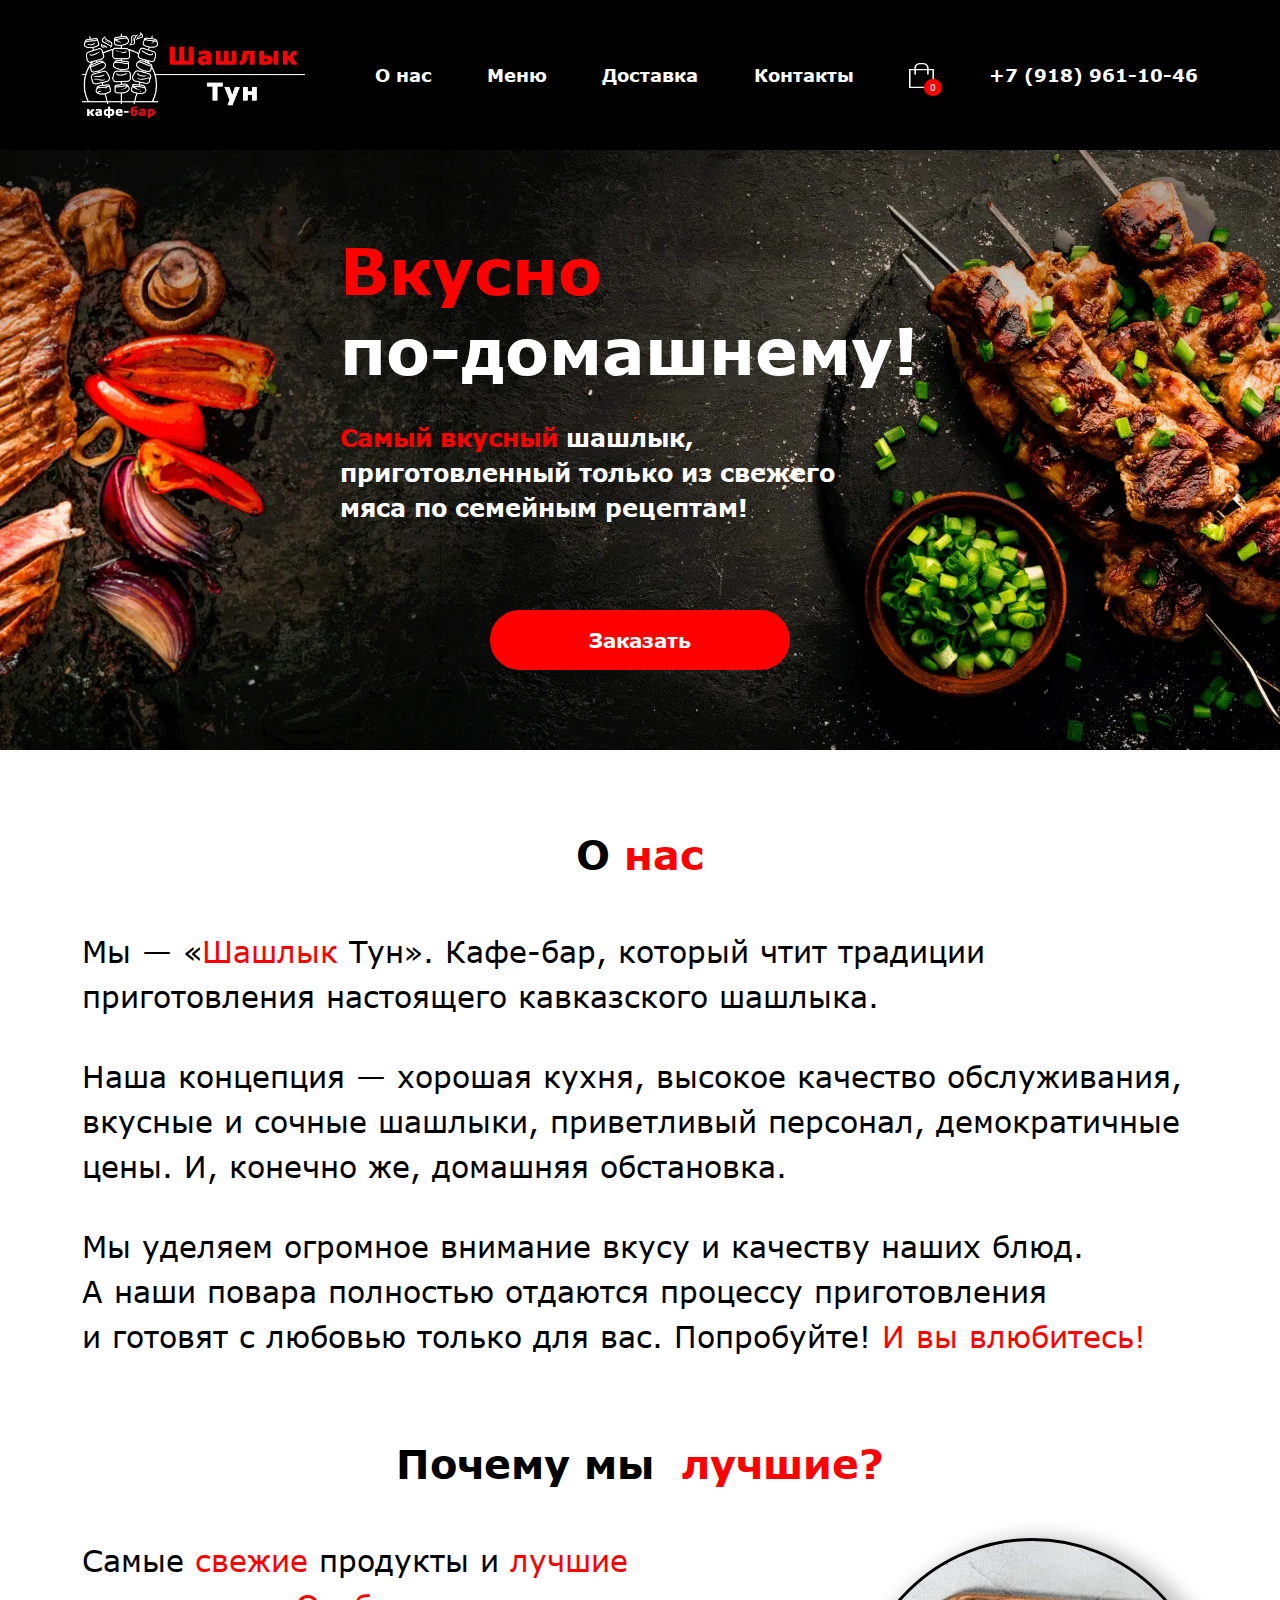
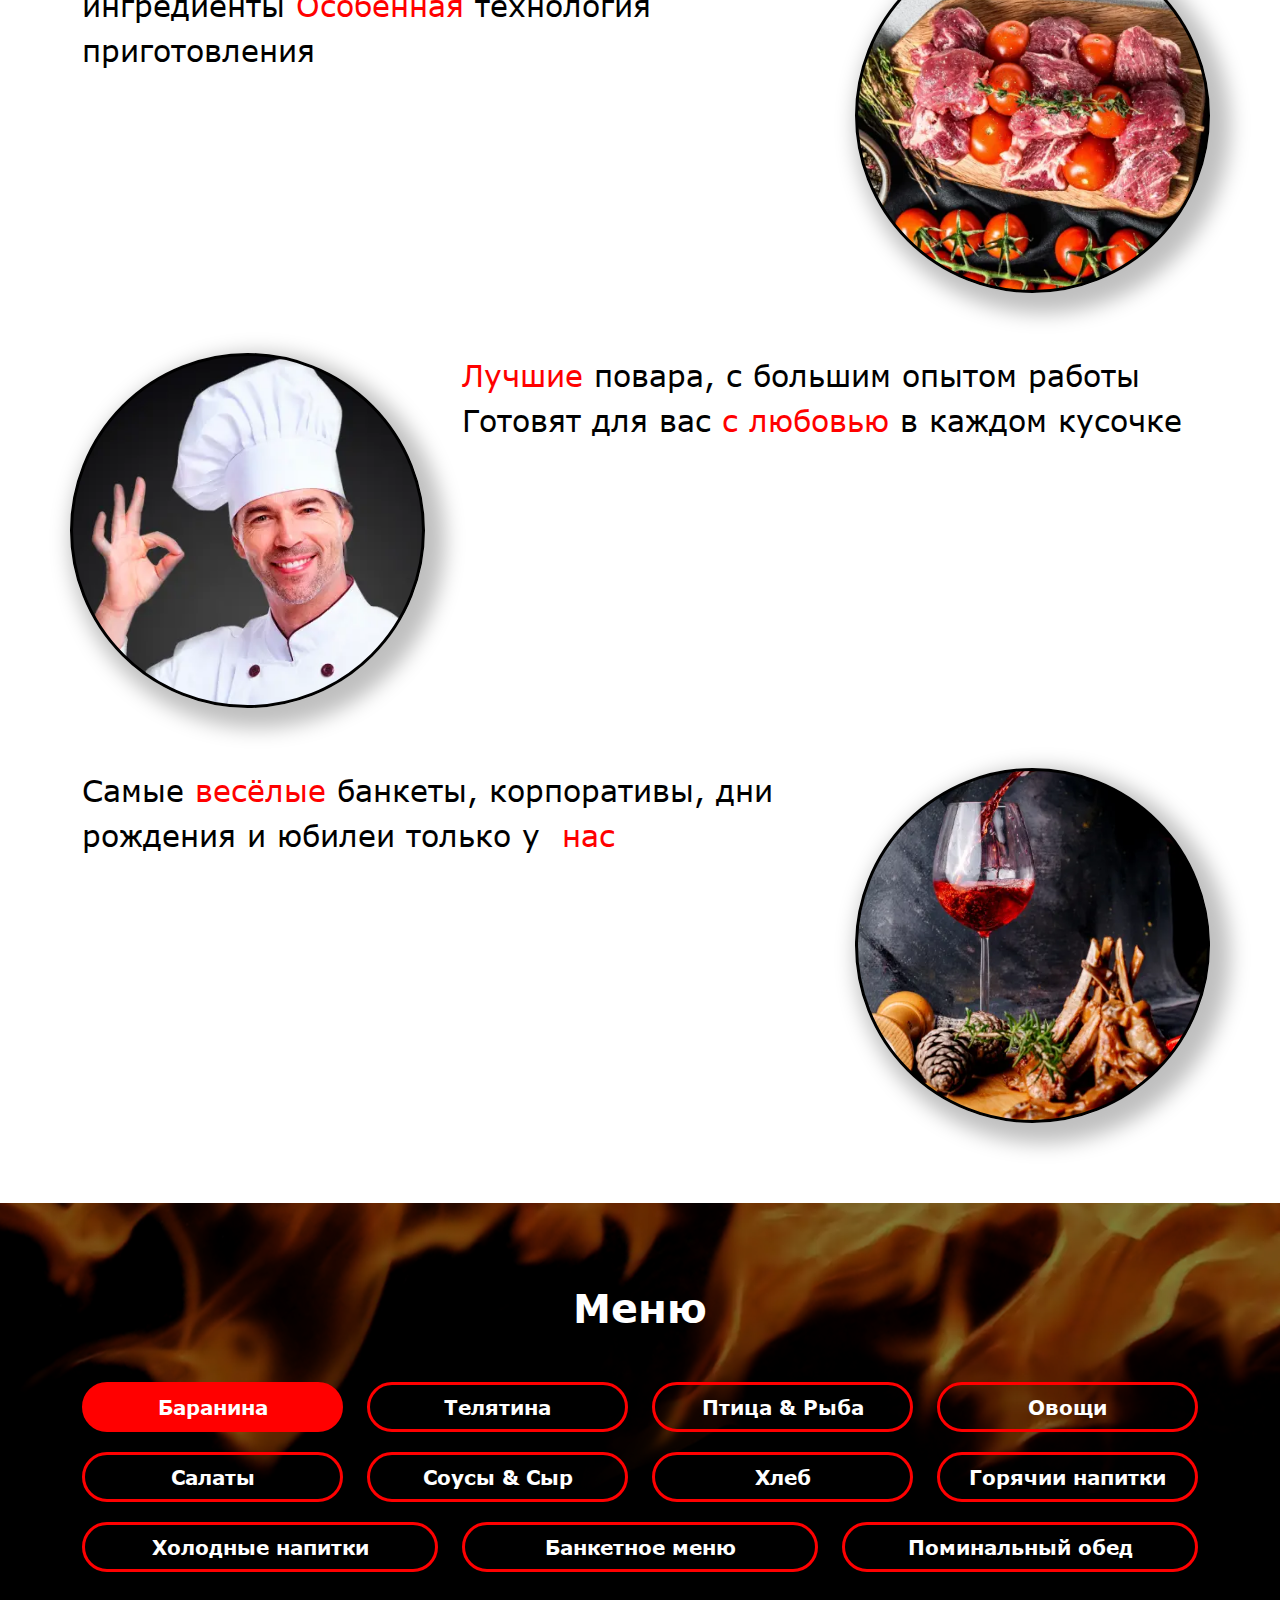
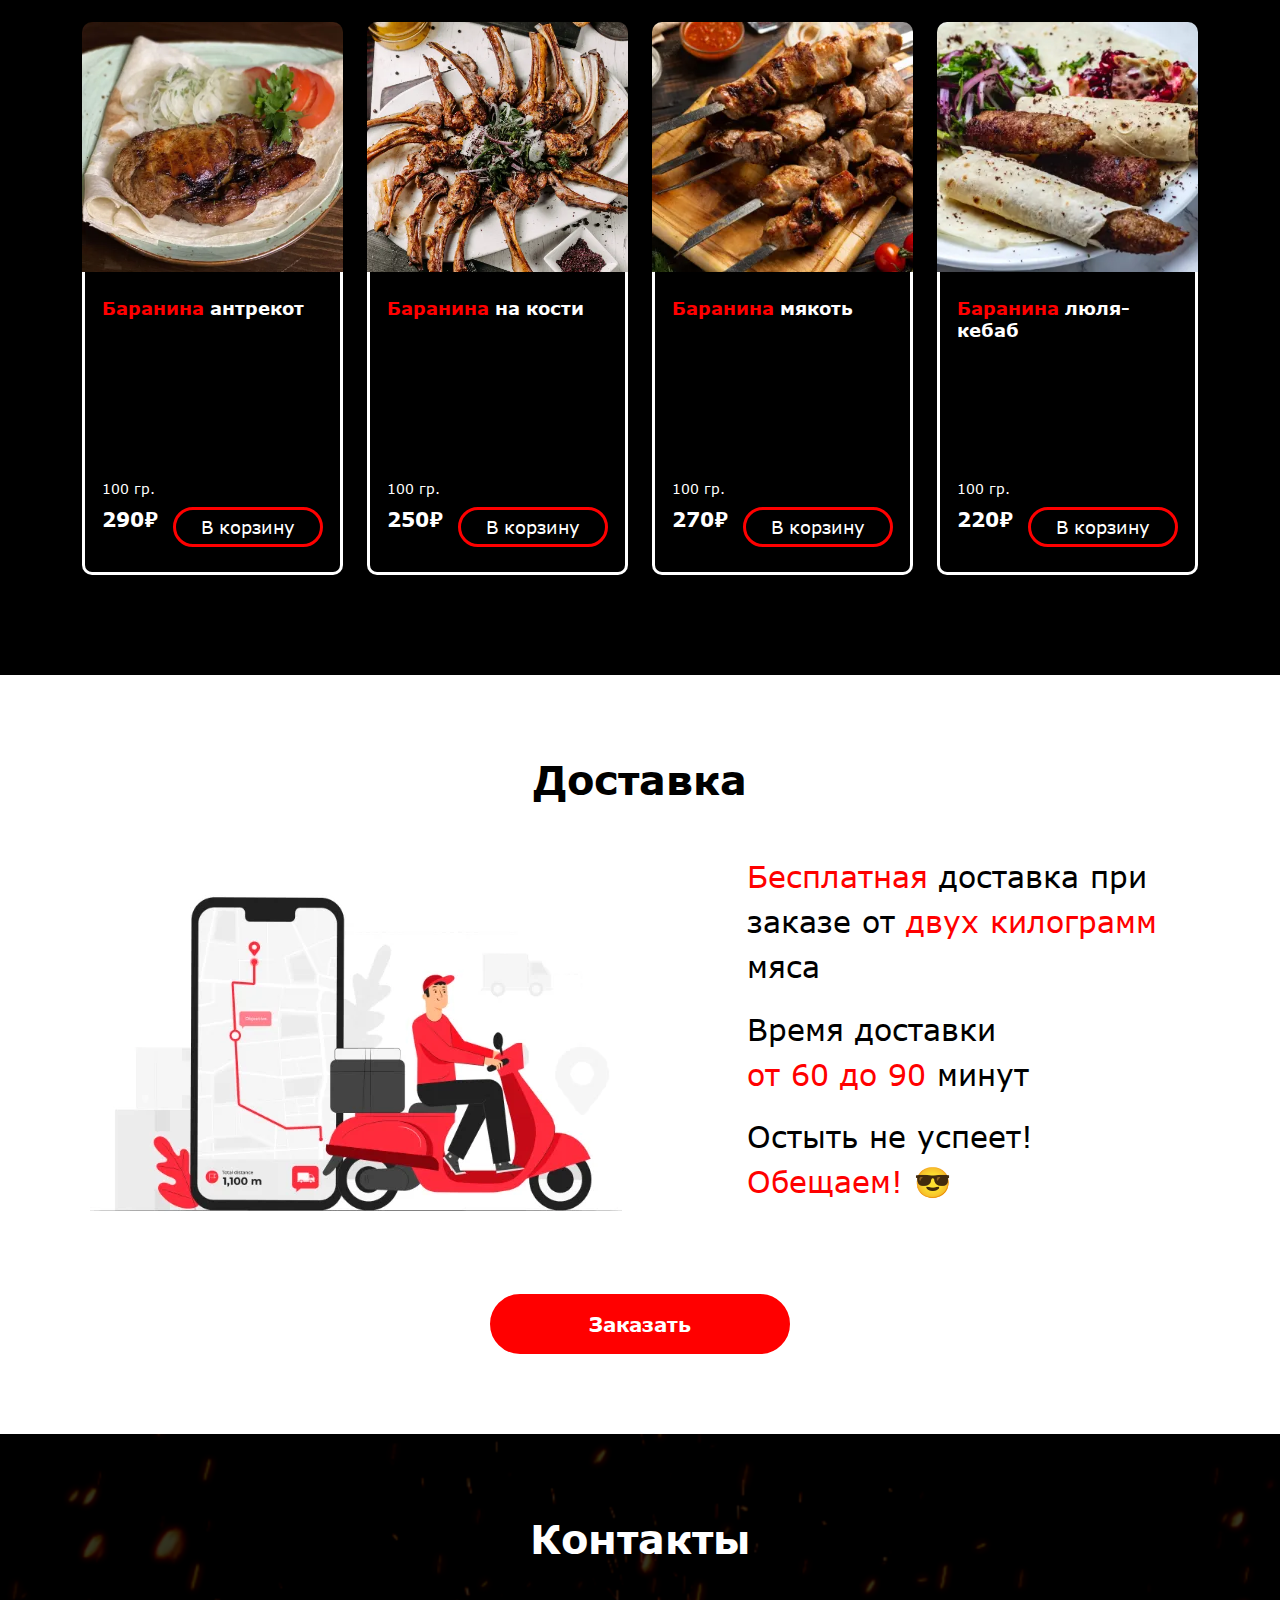
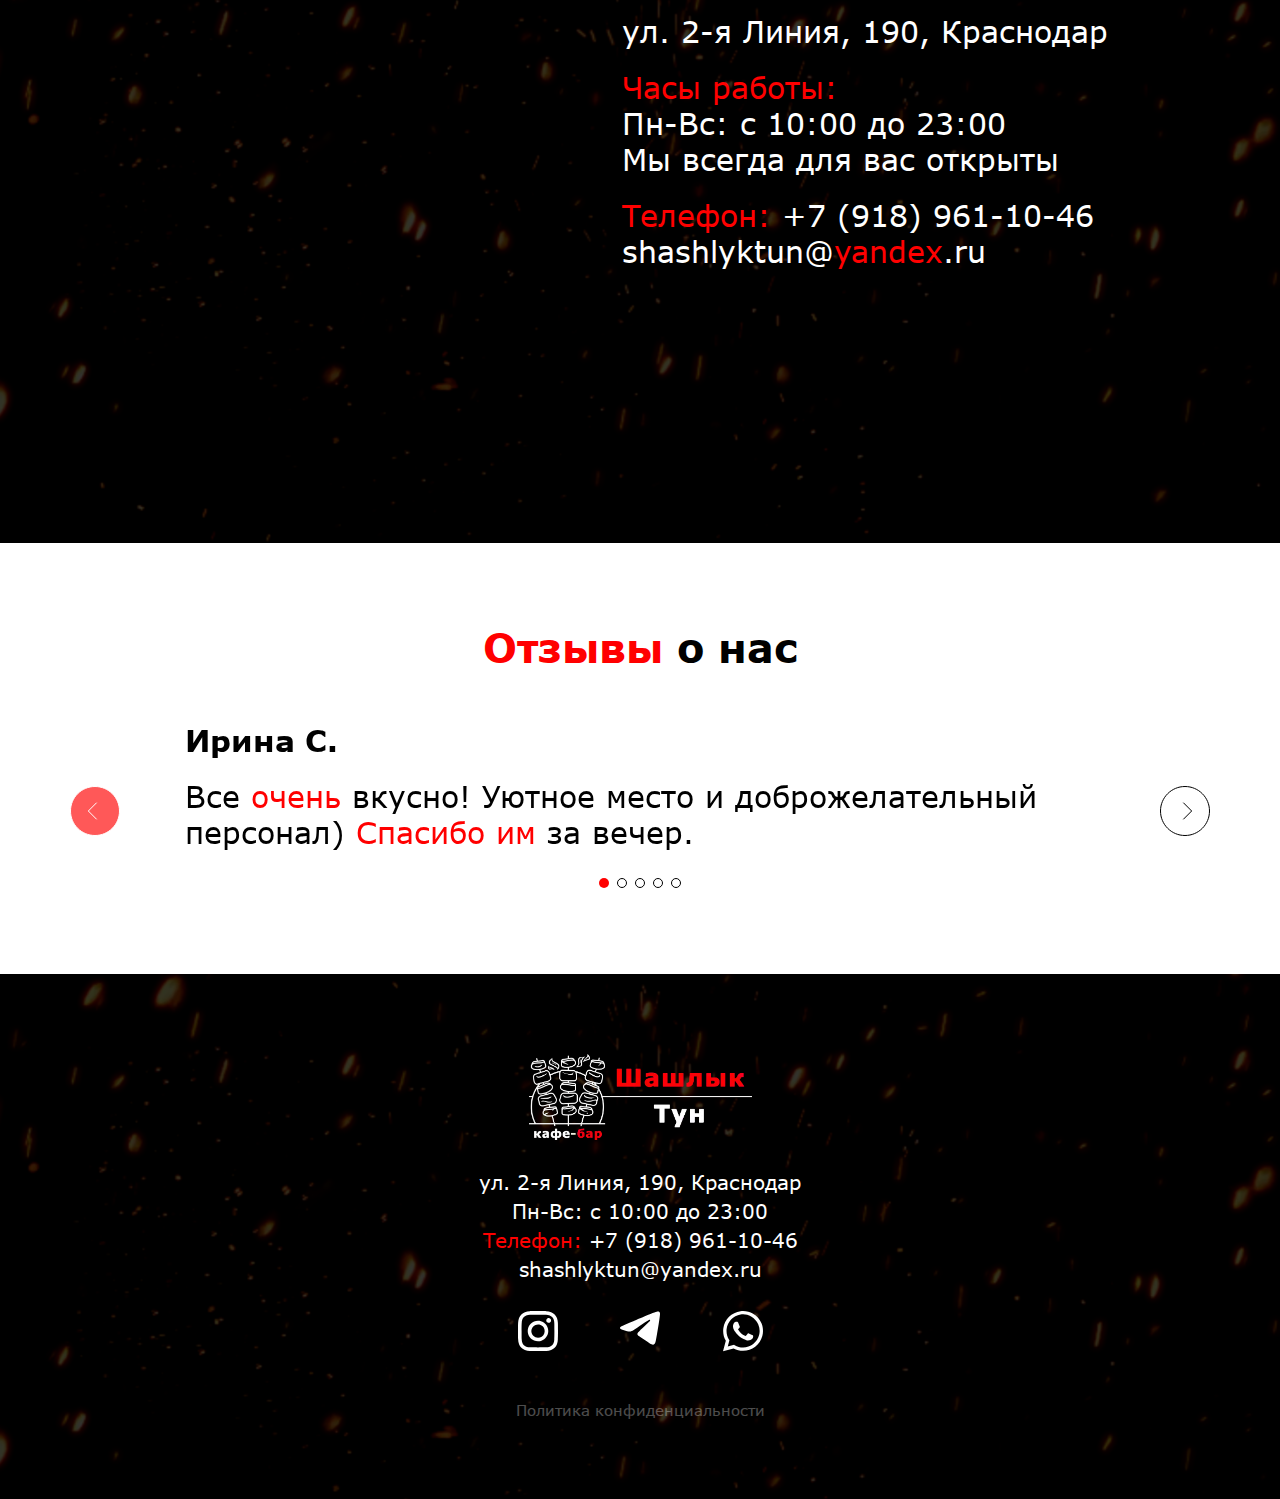
==== commit eb92d777: "working version" ====
--- a/index.html
+++ b/index.html
@@ -44,6 +44,14 @@
       </a>
       
       <a class="nav-link basket-link-low-resolution" href="#basket" data-bs-toggle="modal" data-bs-target="#basketModal">
+        <svg width="25" height="25" viewBox="0 0 25 25" fill="none" xmlns="http://www.w3.org/2000/svg">
+          <path fill-rule="evenodd" clip-rule="evenodd" d="M25 25H0V5.90906H25V25ZM1.57233 23.6363H23.4277V7.27269H1.57233V23.6363Z" fill="white"/>
+          <path fill-rule="evenodd" clip-rule="evenodd" d="M19.6541 11.4545H18.0818V4.90909C18.0818 2.95455 16.2474 1.36364 13.9937 1.36364H11.0587C8.80502 1.36364 6.97064 2.95455 6.97064 4.90909V11.4545H5.39832V4.90909C5.39832 2.18182 7.91404 0 11.0587 0H13.9937C17.1384 0 19.6541 2.18182 19.6541 4.90909V11.4545Z" fill="white"/>
+        </svg>
+        <span class="basket__count"></span>                   
+      </a>
+
+      <a class="nav-link basket-link-scroll" href="#basket" data-bs-toggle="modal" data-bs-target="#basketModal">
         <svg width="25" height="25" viewBox="0 0 25 25" fill="none" xmlns="http://www.w3.org/2000/svg">
           <path fill-rule="evenodd" clip-rule="evenodd" d="M25 25H0V5.90906H25V25ZM1.57233 23.6363H23.4277V7.27269H1.57233V23.6363Z" fill="white"/>
           <path fill-rule="evenodd" clip-rule="evenodd" d="M19.6541 11.4545H18.0818V4.90909C18.0818 2.95455 16.2474 1.36364 13.9937 1.36364H11.0587C8.80502 1.36364 6.97064 2.95455 6.97064 4.90909V11.4545H5.39832V4.90909C5.39832 2.18182 7.91404 0 11.0587 0H13.9937C17.1384 0 19.6541 2.18182 19.6541 4.90909V11.4545Z" fill="white"/>
@@ -178,7 +186,7 @@
         <div class="row utp">
           <div class="utp__card flex col-xl-8 col-lg-12 col-sm-12">
             <p class="card-descr descr">
-              Самые <span>веселые</span> банкеты, корпоративы, дни рождения и&nbsp;юбилеи только у&nbsp;<span> нас</span>
+              Самые <span>весёлые</span> банкеты, корпоративы, дни рождения и&nbsp;юбилеи только у&nbsp;<span> нас</span>
             </p>
           </div>
           <div class="card-circle card-circle_party col-xl-4 col-lg-12 col-sm-12">
@@ -199,7 +207,7 @@
 
         <div class="row menu-category-content">
           <div class="col-xl-3 col-lg-4 col-sm-6 menu__category flex category">
-            <a href="#sheepmeat" class="category__tab category__btn step-link btn flex tab-active" aria-label="Категория Баранина" data-path="sheepmeat">
+            <a class="category__tab category__btn step-link btn flex tab-active" aria-label="Категория Баранина" data-path="sheepmeat">
               <span class="category__tab-text">
                 Баранина
               </span>
@@ -207,7 +215,7 @@
           </div>
 
           <div class="col-xl-3 col-lg-4 col-sm-6 menu__category flex category">
-            <a href="#beef" class="category__tab category__btn step-link btn flex" aria-label="Категория Телятина" data-path="beef">
+            <a  class="category__tab category__btn step-link btn flex" aria-label="Категория Телятина" data-path="beef">
               <span class="category__tab-text">
                 Телятина
               </span>
@@ -215,7 +223,7 @@
           </div>
           
           <div class="col-xl-3 col-lg-4 col-sm-6 menu__category flex category">
-            <a href="#bird&fish" class="category__tab category__btn step-link btn flex" aria-label="Категория Птица & Рыба" data-path="bird&fish">
+            <a class="category__tab category__btn step-link btn flex" aria-label="Категория Птица & Рыба" data-path="bird&fish">
               <span class="category__tab-text">
                 Птица & Рыба
               </span>
@@ -223,7 +231,7 @@
           </div>
 
           <div class="col-xl-3 col-lg-4 col-sm-6 menu__category flex category">
-            <a href="#vegetables" class="category__tab category__btn step-link btn flex" aria-label="Категория Овощи" data-path="vegetables">
+            <a class="category__tab category__btn step-link btn flex" aria-label="Категория Овощи" data-path="vegetables">
               <span class="category__tab-text">
                 Овощи
               </span>
@@ -231,7 +239,7 @@
           </div>
           
           <div class="col-xl-3 col-lg-4 col-sm-6 menu__category flex category">
-            <a href="#salads" class="category__tab category__btn step-link btn flex" aria-label="Категория Салаты" data-path="salads">
+            <a class="category__tab category__btn step-link btn flex" aria-label="Категория Салаты" data-path="salads">
               <span class="category__tab-text">
                 Салаты
               </span>
@@ -239,7 +247,7 @@
           </div>
 
           <div class="col-xl-3 col-lg-4 col-sm-6 menu__category flex category">
-            <a href="#sauces&cheese" class="category__tab category__btn step-link btn flex" aria-label="Категория Соусы & Сыр" data-path="sauces&cheese">
+            <a class="category__tab category__btn step-link btn flex" aria-label="Категория Соусы & Сыр" data-path="sauces&cheese">
               <span class="category__tab-text">
                 Соусы & Сыр
               </span>
@@ -247,7 +255,7 @@
           </div>
 
           <div class="col-xl-3 col-lg-4 col-sm-6 menu__category flex category">
-            <a href="#bread" class="category__tab category__btn step-link btn flex" aria-label="Категория Хлеб" data-path="bread">
+            <a class="category__tab category__btn step-link btn flex" aria-label="Категория Хлеб" data-path="bread">
               <span class="category__tab-text">
                 Хлеб
               </span>
@@ -255,7 +263,7 @@
           </div>
 
           <div class="col-xl-3 col-lg-6 col-sm-6 menu__category flex category">
-            <a href="#hot-drinks" class="category__tab category__btn step-link btn flex" aria-label="Категория Горячии напитки" data-path="hot-drinks">
+            <a class="category__tab category__btn step-link btn flex" aria-label="Категория Горячии напитки" data-path="hot-drinks">
               <span class="category__tab-text">
                 Горячии напитки
               </span>
@@ -263,7 +271,7 @@
           </div>
           
           <div class="col-xl-4 col-lg-6 col-sm-12 menu__category flex category">
-            <a href="#cold-drinks" class="category__tab category__btn step-link btn flex" aria-label="Категория Холодные напитки" data-path="cold-drinks">
+            <a class="category__tab category__btn step-link btn flex" aria-label="Категория Холодные напитки" data-path="cold-drinks">
               <span class="category__tab-text">
                 Холодные напитки
               </span>
@@ -271,7 +279,7 @@
           </div>
 
           <div class="col-xl-4 col-lg-6 col-sm-12 menu__category flex category">
-            <a href="#banquet-menu" class="category__tab category__btn step-link btn flex" aria-label="Категория Банкетное меню" data-path="banquet-menu">
+            <a class="category__tab category__btn step-link btn flex" aria-label="Категория Банкетное меню" data-path="banquet-menu">
               <span class="category__tab-text">
                 Банкетное меню
               </span>
@@ -279,7 +287,7 @@
           </div>
 
           <div class="col-xl-4 col-lg-6 col-sm-12 menu__category flex category">
-            <a href="#memorial-dinner" class="category__tab category__btn step-link btn flex" aria-label="Категория Поминальный обед" data-path="memorial-dinner">
+            <a class="category__tab category__btn step-link btn flex" aria-label="Категория Поминальный обед" data-path="memorial-dinner">
               <span class="category__tab-text">
                 Поминальный обед
               </span>
@@ -1603,52 +1611,55 @@
             <button type="button" class="btn-close" data-bs-dismiss="modal" aria-label="Close"></button>
           </div>
           <div class="modal-body">
-            <p class="modal-body__text">
-              <span>Уважаемый клиент,</span> спасибо, что посетили сайт нашего кафе-бара "Шашлык Тун"❤️
-            </p>
-            <p class="modal-body__text">
-              Возможность онлайн заказа сейчас в разработке, а пока можите сделать заказ по нашему номеру телефону: <span><a href="tel:+79189611046">+7 (918) 961-10-46</a></span> 
-            </p>
-            <p class="modal-body__text">
-              Спасибо за понимание! Мы улучшаемся для вас! 
-            </p>
             <div class="modal-body__form-container flex">
-              <div class="inputs-container">
-                <div class="mb-3 inputs-form inputs-form-number-phone">
+              <form class="inputs-container form" action="mail.php" method="POST" id="form">
+                <div class="mb-1 inputs-form inputs-form-number-phone">
                   <label for="number-phone" class="form-label">Номер телефона*</label>
-                  <input type="email" class="form-control" id="number-phone" placeholder="+7(999) 999-99-99">
+                  <input type="tel" name="number-phone" class="form-control" id="number-phone" placeholder="+7(999) 999-99-99" data-validate-field="phone" required>
                 </div>
   
-                <div class="mb-3 inputs-form inputs-form-person-name">
+                <div class="mb-1 inputs-form inputs-form-person-name">
                   <label for="person-name" class="form-label">Имя*</label>
-                  <input type="text" class="form-control" id="person-name">
+                  <input type="text" name="person-name" class="form-control" id="person-name" data-validate-field="name" required>
                 </div>
   
-                <div class="mb-3 inputs-form inputs-form-address">
+                <div class="mb-1 inputs-form inputs-form-address">
                   <label for="input-address" class="form-label">Адрес*</label>
-                  <input type="text" class="form-control" id="input-address">
+                  <input type="text" name="input-address" class="form-control" id="input-address" data-validate-field="address" required>
                 </div>
   
-                <div class="mb-3 inputs-form inputs-form-note-order">
+                <div class="mb-1 inputs-form inputs-form-note-order">
                   <label for="note-order" class="form-label">Примечание к заказу</label>
-                  <textarea class="form-control" id="note-order" rows="3"></textarea>
+                  <textarea type="text" name="note-order" class="form-control" id="note-order" rows="3"></textarea>
                 </div>
   
-                <div class="mb-3 inputs-form inputs-form-courier-comment">
+                <div class="mb-1 inputs-form inputs-form-courier-comment">
                   <label for="courier-comment" class="form-label">Комментарий курьеру</label>
-                  <textarea class="form-control" id="courier-comment" rows="3"></textarea>
-                </div>
-              </div>
+                  <textarea type="text" name="courier-comment" class="form-control" id="courier-comment" rows="3"></textarea>
+                </div>
+
+                <button class="btn btn-success order-button" type="submit" disabled>Оформить</button>
+              </form>
 
               <div class="order-info flex">
-                <h4 class="mb-2 order-info-title">Заказ:</h4>
+                <h5 class="mb-2 order-info-title">Заказ:</h5>
+                <div class="empty-basket-container d-none">
+                  <p>Ваша корзина <span>пуста.</span></p>
+                  <p>Для <span>заказа</span> сделайте выбор в нашем меню!</p>
+                </div>
                 
               </div>
-
             </div>
           </div>
           <div class="modal-footer">
-            <button type="button" class="btn btn-danger btn-clean-basket">Очистить корзину</button>
+            <div class="order-info-total-sum">
+              <h5 class="order-info-total-sum-title">Итого:</h5>
+              <span class="order-info-total-sum-value"></span>
+            </div>
+
+            <div class="modal-footer__btn-container">
+              <button type="button" class="btn btn-danger btn-clean-basket btn-sm">Очистить корзину</button>
+            </div>
           </div>
         </div>
       </div>
@@ -1883,6 +1894,16 @@
   <script src="js/swiper-bundle.min.js"></script>
   <script src="js/swiper-reviews.min.js"></script>
 
+  <!-- INPUTMASK -->
+  <script src="js/inputmask.min.js"></script>
+
+  <!-- JUST-VALIDATE -->
+  <script src="js/just-validate.min.js"></script>
+
+  <!-- GSAP -->
+  <script src="js/gsap.min.js"></script>
+
+  <!-- MAIN SCRIPTS -->
   <script src="js/bootstrap.bundle.min.js"></script>
   <script src="js/main.js"></script>
 </body>
--- a/css/style.css
+++ b/css/style.css
@@ -1 +1 @@
-@charset "UTF-8";@font-face{font-family:"Verdana";src:local("Verdana Bold"),local("Verdana-Bold"),url("../fonts/Verdana-Bold.woff2") format("woff2"),url("../fonts/Verdana-Bold.woff") format("woff");font-display:swap;font-weight:bold;font-style:normal}@font-face{font-family:"Verdana";src:local("Verdana"),url("../fonts/Verdana.woff2") format("woff2"),url("../fonts/Verdana.woff") format("woff");font-display:swap;font-weight:normal;font-style:normal}*{padding:0;margin:0;border:0}*,:after,:before{-webkit-box-sizing:border-box;box-sizing:border-box}blockquote,body,dd,dl,figcaption,figure,h1,h2,h3,h4,li,ol,p,ul{margin:0}:active,:focus{outline:none}html{-webkit-box-sizing:border-box;box-sizing:border-box;scroll-behavior:smooth}aside,footer,header,nav{display:block}button,input,textarea{font-family:inherit}button{cursor:pointer}a{text-decoration:none}a:active,a:focus{outline:none}ul li{list-style:none}body{font-family:"Verdana",sans-serif;position:relative}.section{padding:80px 0}.flex{display:-webkit-box;display:-ms-flexbox;display:flex}.title-h1{font-style:normal;font-weight:700;font-size:64px;line-height:80px}.title-h1 span{color:#FF0000}.title-h2{margin-bottom:50px;font-style:normal;font-weight:700;font-size:40px;line-height:49px;text-align:center}.title-h2 span{color:#FF0000}.descr{font-style:normal;font-weight:400;font-size:30px;line-height:45px;color:#000}.descr span{color:#FF0000}#btn-up{position:fixed;opacity:0;visibility:hidden;bottom:5%;right:20px;width:51px;height:51px;padding:0;margin:0;background-color:transparent;border-radius:50%;-webkit-transform:rotate(-90deg);transform:rotate(-90deg);z-index:10;-webkit-transition:opacity linear 0.2s,visibility linear 0.2s;transition:opacity linear 0.2s,visibility linear 0.2s}#btn-up.btn-up-visible{opacity:1;visibility:visible}.header{width:100%;background-color:#000}.navbar{padding:32px 0;background-color:#000}.header__logo-link{margin-right:auto;padding:0;display:block;width:223px;height:86px}.header__logo-link img{width:inherit;height:inherit}.header__logo-img{display:block;margin-right:auto;width:223px;height:86px}.nav{margin-left:25px;max-width:823px;width:100%;-webkit-box-align:center;-ms-flex-align:center;align-items:center}.nav .nav__list{padding:0;width:inherit;-ms-flex-wrap:wrap;flex-wrap:wrap;-webkit-box-pack:justify;-ms-flex-pack:justify;justify-content:space-between;-webkit-box-align:center;-ms-flex-align:center;align-items:center}.navbar-expand-lg .navbar-nav .nav-link{padding-left:0;padding-right:0;padding-top:0;padding-bottom:0;font-style:normal;font-weight:700;font-size:18px;line-height:22px;color:#FFF;-webkit-transition:color linear 0.2s,opacity linear 0.2s;transition:color linear 0.2s,opacity linear 0.2s}.navbar-expand-lg .navbar-nav .nav-link:hover{color:#FF0000}.navbar-expand-lg .navbar-nav .nav-link:active{color:#FF0000;opacity:0.5}.navbar-expand-lg .navbar-nav .nav-link.basket__link{padding-left:0;padding-right:0;padding-top:0;padding-bottom:0;display:block;position:relative;width:25px;height:25px}.navbar-expand-lg .navbar-nav .nav-link.basket__link svg path{-webkit-transition:fill linear 0.2s;transition:fill linear 0.2s}.navbar-expand-lg .navbar-nav .nav-link.basket__link:hover svg path{fill:#FF0000}.navbar-expand-lg .navbar-nav .nav-link.basket__link .basket__count{padding:3px 6px;position:absolute;display:-webkit-box;display:-ms-flexbox;display:flex;-webkit-box-pack:center;-ms-flex-pack:center;justify-content:center;-webkit-box-align:center;-ms-flex-align:center;align-items:center;background-color:#FF0000;border-radius:50px;bottom:-8px;right:-8px;font-style:normal;font-weight:400;font-size:9px;line-height:normal;text-align:center;color:#FFF;z-index:1}.nav__item.nav-item.address{display:none}.basket-link-low-resolution{display:none;padding-left:0;padding-right:0;padding-top:0;padding-bottom:0;position:relative;width:25px;height:25px}.basket-link-low-resolution svg path{-webkit-transition:fill linear 0.2s;transition:fill linear 0.2s}.basket-link-low-resolution:hover svg path{fill:#FF0000}.basket-link-low-resolution .basket__count{padding:3px 6px;position:absolute;display:-webkit-box;display:-ms-flexbox;display:flex;-webkit-box-pack:center;-ms-flex-pack:center;justify-content:center;-webkit-box-align:center;-ms-flex-align:center;align-items:center;background-color:#FF0000;border-radius:50px;bottom:-8px;right:-8px;font-style:normal;font-weight:400;font-size:9px;line-height:normal;text-align:center;color:#FFF;z-index:1}.hero{background-image:url(../img/hero-bg1.webp);background-repeat:no-repeat;background-position:center;background-size:cover}.hero-content{margin:auto;max-width:600px}.hero__title{margin-bottom:30px;max-width:600px;color:#FFF}.hero__descr{max-width:560px;margin-bottom:85px;font-style:normal;font-weight:700;font-size:24px;line-height:35px;color:#FFF}.hero__descr span{color:#FF0000}.hero__btn{margin:0 auto;-webkit-box-pack:center;-ms-flex-pack:center;justify-content:center;-webkit-box-align:center;-ms-flex-align:center;align-items:center;max-width:300px;width:100%;height:60px;font-style:normal;font-weight:700;font-size:20px;line-height:24px;color:#FFF;background-color:#FF0000;border:2px solid #FF0000;border-radius:50px;-webkit-transition:-webkit-transform linear 0.2s;transition:-webkit-transform linear 0.2s;transition:transform linear 0.2s;transition:transform linear 0.2s,-webkit-transform linear 0.2s}.hero__btn:hover{-webkit-transform:scale(1.02);transform:scale(1.02);color:#FFF;background-color:#FF0000;border:none}.hero__btn:focus-visible{color:#FFF;background-color:#FF0000;border-color:transparent;outline:3px solid white;-webkit-box-shadow:var(--bs-btn-focus-box-shadow);box-shadow:var(--bs-btn-focus-box-shadow)}.about-us__title{color:#000}.about-us__content{margin-bottom:80px}.about-us__descr:not(:last-child){margin-bottom:35px}.utp{-webkit-box-pack:justify;-ms-flex-pack:justify;justify-content:space-between}.utp:not(:last-child){margin-bottom:60px}.card-descr{max-width:776px}.card-circle{width:355px;height:355px;border:3px solid #000;border-radius:50%}.card-circle_cooks,.card-circle_party,.card-circle_products{background-repeat:no-repeat;background-position:center;background-size:cover;-webkit-box-shadow:10px 10px 20px 10px rgba(0,0,0,0.25);box-shadow:10px 10px 20px 10px rgba(0,0,0,0.25)}.card-circle_products{background-image:url(../img/card-circle_products.webp)}.card-circle_cooks{background-image:url(../img/card-circle_cooks.webp)}.card-circle_party{background-image:url(../img/card-circle_party.webp)}.menu{position:relative;background-color:#000;z-index:1}.menu:after{content:"";position:absolute;top:0;left:0;width:100%;height:100%;background-image:url(../img/menu-bg-fire.webp);background-repeat:no-repeat;background-size:auto;background-position:center -150px;opacity:0.5;z-index:-1}.menu .menu__container{z-index:1}.menu__title{color:#FFF}.menu-category-content:not(:last-child){margin-bottom:30px}.menu__category{-webkit-box-pack:center;-ms-flex-pack:center;justify-content:center}.category__btn{margin-bottom:20px;width:100%;height:50px;-webkit-box-pack:center;-ms-flex-pack:center;justify-content:center;-webkit-box-align:center;-ms-flex-align:center;align-items:center;border:3px solid #FF0000;border-radius:50px;-webkit-transition:background-color linear 0.1s,-webkit-transform linear 0.1s;transition:background-color linear 0.1s,-webkit-transform linear 0.1s;transition:transform linear 0.1s,background-color linear 0.1s;transition:transform linear 0.1s,background-color linear 0.1s,-webkit-transform linear 0.1s}.category__btn .category__tab-text{font-style:normal;font-weight:700;font-size:20px;line-height:24px;text-align:center;color:#FFF}.category__btn:hover{-webkit-transform:scale(1.02);transform:scale(1.02);color:#FFF;background-color:transparent;border-color:#FF0000}.category__btn:focus{color:#FFF;background-color:transparent;border-color:#FF0000;outline:none;-webkit-box-shadow:none;box-shadow:none}.category__btn:focus-visible{color:#FFF;background-color:transparent;border-color:#FF0000;outline:3px solid white;-webkit-box-shadow:none;box-shadow:none}.category__btn:active{background-color:#FF0000}.category__btn.tab-active{background-color:#FF0000}.menu-category-tab-content{display:none}.menu-category-tab-content.tab-content-active{display:-webkit-box;display:-ms-flexbox;display:flex}.product-photo{width:100%;min-height:250px;background-repeat:no-repeat;background-position:center;background-size:cover;border-radius:10px 10px 0 0}.product-photo.product-card-sheepmeat-entrecote{background-image:url(../img/product-photo-sheepmeat-1.webp)}.product-photo.product-card-sheepmeat-bone{background-image:url(../img/product-photo-sheepmeat-2.webp)}.product-photo.product-card-sheepmeat-pulp{background-image:url(../img/product-photo-sheepmeat-3.webp)}.product-photo.product-card-sheepmeat-lyulya{background-image:url(../img/product-photo-sheepmeat-4.webp)}.product-photo.product-card-beef-meat{background-image:url(../img/product-photo-beef-1.webp)}.product-photo.product-card-turkey-lyulya{background-image:url(../img/product-photo-turkey-lyulya.webp)}.product-photo.product-card-chiken-lyulya{background-image:url(../img/product-photo-chicken-lyulya.webp)}.product-photo.product-card-turkey-kebab{background-image:url(../img/product-photo-turkey-kebab.webp)}.product-photo.product-card-chicken-wings-kebab{background-image:url(../img/product-photo-chicken-wings.webp)}.product-photo.product-card-salamon-kebab{background-image:url(../img/product-photo-salmon-kebab.webp)}.product-photo.product-card-vegetables-tomato{background-image:url(../img/product-photo-vegetables-tomato.webp)}.product-photo.product-card-vegetables-pepper{background-image:url(../img/product-photo-vegetables-pepper.webp)}.product-photo.product-card-vegetables-spicy-pepper{background-image:url(../img/product-photo-vegetables-spicy-pepper.webp)}.product-photo.product-card-vegetables-eggplant{background-image:url(../img/product-photo-vegetables-eggplant.webp)}.product-photo.product-card-vegetables-mushrooms{background-image:url(../img/product-photo-vegetables-mushrooms.webp)}.product-photo.product-card-vegetables-potato{background-image:url(../img/product-photo-vegetables-potato.webp)}.product-photo.product-card-vegetables-potato-bacon{background-image:url(../img/product-photo-vegetables-potato-bacon.webp)}.product-photo.product-card-vegetable-salad{background-image:url(../img/product-photo-salads-vegetables.webp)}.product-photo.product-card-salad-choban{background-image:url(../img/product-photo-salads-choban.webp)}.product-photo.product-card-salad-caesar-chicken{background-image:url(../img/product-photo-salads-caesar-chicken.webp)}.product-photo.product-card-salad-caesar-shrimps{background-image:url(../img/product-photo-salads-caesar-shrimps.webp)}.product-photo.product-card-sauces-white{background-image:url(../img/product-photo-sauce-white.webp)}.product-photo.product-card-sauces-red{background-image:url(../img/product-photo-sauce-red.webp)}.product-photo.product-card-cheese-brinza{background-image:url(../img/product-photo-cheese-brinza.webp)}.product-photo.product-card-maconi{background-image:url(../img/product-photo-maconi.webp)}.product-photo.product-card-bread-lavash{background-image:url(../img/product-photo-bread-lavash.webp)}.product-photo.product-card-bread-lavash-tonkiy{background-image:url(../img/product-photo-bread-lavash-tonkiy.webp)}.product-photo.product-card-hot-drinks-black-tea{background-image:url(../img/product-photo-hot-drinks-black-tea.webp)}.product-photo.product-card-hot-drinks-green-tea{background-image:url(../img/product-photo-hot-drinks-green-tea.webp)}.product-photo.product-card-hot-drinks-fruit-tea{background-image:url(../img/product-photo-hot-drinks-fruit-tea.webp)}.product-photo.product-card-hot-drinks-coffee{background-image:url(../img/product-photo-hot-drinks-coffee.webp)}.product-photo.product-card-hot-drinks-boiled-coffee{background-image:url(../img/product-photo-hot-drinks-boiled-coffee.webp)}.product-photo.product-card-cold-drinks-cola{background-image:url(../img/product-photo-cold-drinks-cola.webp)}.product-photo.product-card-cold-drinks-fanta{background-image:url(../img/product-photo-cold-drinks-fanta.webp)}.product-photo.product-card-cold-drinks-lemonade{background-image:url(../img/product-photo-cold-drinks-lemonade.webp)}.product-photo.product-card-cold-drinks-mineral{background-image:url(../img/product-photo-cold-drinks-mineral.webp)}.product-photo.product-card-cold-drinks-juice{background-image:url(../img/product-photo-cold-drinks-juice.webp)}.product-photo.product-card-banquet-menu-photo{background-image:url(../img/product-photo-banquet-menu-photo.webp)}.product-photo.product-card-memorial-dinner-photo{background-image:url(../img/product-card-memorial-dinner-photo.webp)}.product-card{margin-bottom:20px;min-height:300px;border-right:3px solid #FFF;border-left:3px solid #FFF;border-bottom:3px solid #FFF;border-radius:0 0 10px 10px}.product-card .product__content{padding:25px 17px;-webkit-box-orient:vertical;-webkit-box-direction:normal;-ms-flex-direction:column;flex-direction:column;min-height:inherit}.product-card .product__content .product-name{margin-bottom:auto;font-style:normal;font-weight:700;font-size:18px;line-height:22px;color:#FFF}.product-card .product__content .product-name span{color:#FF0000}.product-card .product__content .product-name .product-card-tooltip-btn{background:transparent;border-radius:50px}.product-card .product__content .product-name .product-card-tooltip-btn svg{-webkit-transition:fill linear 0.2s;transition:fill linear 0.2s}.product-card .product__content .product-name .product-card-tooltip-btn:hover svg{fill:red}.product-card .product__content .product-name .product-card-tooltip-btn:focus-visible svg{outline:2px solid white}.product-card .product__content .product-weight{margin:10px 0;font-style:normal;font-weight:400;font-size:14px;line-height:17px;color:#FFF}.product-card .product__content .product__descr-bottom{-webkit-box-pack:justify;-ms-flex-pack:justify;justify-content:space-between}.product-card .product__content .product__descr-bottom .product-price{font-weight:700;font-size:20px;line-height:24px;text-align:center;color:#FFF}.product-card .product__content .product__descr-bottom .in-basket-btn{-webkit-box-pack:center;-ms-flex-pack:center;justify-content:center;-webkit-box-align:center;-ms-flex-align:center;align-items:center;max-width:150px;width:100%;height:40px;border:3px solid #FF0000;border-radius:50px;-webkit-transition:background-color linear 0.2s;transition:background-color linear 0.2s}.product-card .product__content .product__descr-bottom .in-basket-btn span{font-style:normal;font-weight:400;font-size:18px;line-height:22px;color:#FFF}.product-card .product__content .product__descr-bottom .in-basket-btn:hover{background-color:#FF0000}.product-card .product__content .product__descr-bottom .in-basket-btn:focus-visible{outline:3px solid white}.delivery__title{color:#000}.delivery__content{margin-bottom:50px;-webkit-box-pack:justify;-ms-flex-pack:justify;justify-content:space-between}.delivery__content .delivery__content-img{max-width:570px;width:100%;max-height:390px;height:390px;background-image:url(../img/delivery-content-photo.webp);background-repeat:no-repeat;background-position:center;background-size:contain}.delivery__content .delivery__content-text{max-height:350px;-webkit-box-orient:vertical;-webkit-box-direction:normal;-ms-flex-direction:column;flex-direction:column;-webkit-box-pack:justify;-ms-flex-pack:justify;justify-content:space-between}.delivery__btn{margin:0 auto;-webkit-box-pack:center;-ms-flex-pack:center;justify-content:center;-webkit-box-align:center;-ms-flex-align:center;align-items:center;max-width:300px;width:100%;height:60px;font-style:normal;font-weight:700;font-size:20px;line-height:24px;color:#FFF;background-color:#FF0000;border:2px solid #FF0000;border-radius:50px;-webkit-transition:-webkit-transform linear 0.2s;transition:-webkit-transform linear 0.2s;transition:transform linear 0.2s;transition:transform linear 0.2s,-webkit-transform linear 0.2s}.delivery__btn:hover{-webkit-transform:scale(1.02);transform:scale(1.02);color:#FFF;background-color:#FF0000;border:none}.delivery__btn:focus-visible{color:#FFF;background-color:#FF0000;border-color:transparent;outline:3px solid black;-webkit-box-shadow:var(--bs-btn-focus-box-shadow);box-shadow:var(--bs-btn-focus-box-shadow)}.contacts{position:relative;background-color:#000;z-index:1}.contacts:after{content:"";position:absolute;top:0;left:0;right:0;bottom:0;width:100%;height:100%;background-image:url(../img/contacts-bg-spark.webp);background-repeat:no-repeat;background-position:center;background-size:cover;opacity:0.2;z-index:-1}.contacts .contacts__title{color:#FFF}.contacts .contacts__content-map{max-width:540px;width:100%;height:450px}.contacts .contacts-descr{font-style:normal;font-weight:400;font-size:30px;line-height:36px;color:#FFF}.contacts .contacts-descr span{color:#FF0000}.contacts .contacts-address,.contacts .contacts-phone,.contacts .contacts-time{margin-bottom:20px}.reviews__title{color:#000}.reviews-swiper{padding:0 10px;margin-bottom:20px;position:relative;-webkit-box-pack:center;-ms-flex-pack:center;justify-content:center;z-index:0}.reviews-swiper .reviews-swiper-container{overflow:hidden;cursor:pointer}.reviews-swiper .reviews-person-descr{font-style:normal;font-weight:400;font-size:30px;line-height:36px;color:#000}.reviews-swiper .reviews-person-descr span{color:#FF0000}.reviews-swiper .reviews-person-name{margin-bottom:20px;font-weight:700}.swiper-horizontal>.swiper-pagination-bullets,.swiper-pagination-bullets.swiper-pagination-horizontal,.swiper-pagination-custom,.swiper-pagination-fraction{margin:0 auto;width:unset}.swiper-pagination-bullet{width:10px;height:10px;background:#FFF;border:1px solid #000;opacity:1}.swiper-pagination-bullet.swiper-pagination-bullet-active{background:#FF0000;border:none}.reviews__content-btn{position:absolute;top:50%;z-index:1;color:transparent;background-color:transparent;border-radius:50px;border:none;opacity:1}.reviews__content-btn.swiper-button-disabled .reviews__content-btn-svg{fill:#FF0000}.reviews__content-btn.swiper-button-disabled .reviews__content-btn-svg path{stroke:#FFF}.reviews__content-btn:hover .reviews__content-btn-svg{fill:#FF0000}.reviews__content-btn:hover .reviews__content-btn-svg path{stroke:#FFF}.reviews__content-btn:focus-visible{outline:3px solid red}.reviews__content-btn .reviews__content-btn-svg{-webkit-transition:fill linear 0.1s;transition:fill linear 0.1s}.reviews__content-btn .reviews__content-btn-svg path{-webkit-transition:stroke linear 0.1s;transition:stroke linear 0.1s}.reviews__content-next,.reviews__content-prev{margin:0;padding:0;-webkit-box-pack:center;-ms-flex-pack:center;justify-content:center;-webkit-box-align:center;-ms-flex-align:center;align-items:center;width:50px;height:50px}.reviews__content-next .reviews__content-btn-svg,.reviews__content-prev .reviews__content-btn-svg{height:100%;width:100%}.reviews__content-prev{left:0}.reviews__content-next{right:0}.footer{position:relative;background-color:#000;z-index:1}.footer:after{content:"";position:absolute;top:0;left:0;right:0;bottom:0;width:100%;height:100%;background-image:url(../img/contacts-bg-spark.webp);background-repeat:no-repeat;background-position:center;background-size:cover;opacity:0.2;z-index:-1}.footer .footer-row{-webkit-box-pack:center;-ms-flex-pack:center;justify-content:center}.footer .footer-row .footer-content{-webkit-box-orient:vertical;-webkit-box-direction:normal;-ms-flex-direction:column;flex-direction:column;-webkit-box-align:center;-ms-flex-align:center;align-items:center;-webkit-box-pack:center;-ms-flex-pack:center;justify-content:center}.footer .footer-row .footer-content .footer-logo{margin-bottom:30px;max-width:223px;width:100%;height:86px}.footer .footer-row .footer-content .footer-content-info{margin-bottom:30px;-webkit-box-orient:vertical;-webkit-box-direction:normal;-ms-flex-direction:column;flex-direction:column;-webkit-box-pack:center;-ms-flex-pack:center;justify-content:center;-webkit-box-align:center;-ms-flex-align:center;align-items:center}.footer .footer-row .footer-content .footer-content-info .footer-content-descr{font-style:normal;font-weight:400;font-size:20px;line-height:24px;color:#FFF}.footer .footer-row .footer-content .footer-content-info .footer-content-descr:not(:last-child){margin-bottom:5px}.footer .footer-row .footer-content .footer-content-info .footer-content-descr span{color:#FF0000}.footer .footer-row .footer-content .footer-content-info .footer-content-descr a{color:#FFF}.footer .footer-row .footer-content .footer-content__social-list{padding:0;margin-bottom:50px;-webkit-box-align:center;-ms-flex-align:center;align-items:center;-webkit-box-pack:justify;-ms-flex-pack:justify;justify-content:space-between;max-width:245px;width:100%}.footer .footer-row .footer-content .footer-content__social-list .footer-content__social-list-item-link{display:block;width:40px;height:40px}.footer .footer-row .footer-content .footer-content__social-list .footer-content__social-list-item-link:hover svg path{fill:red;opacity:0.4}.footer .footer-row .footer-content .footer-privacy{font-style:normal;font-weight:400;font-size:15px;line-height:18px;opacity:0.3;color:#FFF}.footer-content__social-list-item-link svg path{-webkit-transition:fill linear 0.2s,opacity linear 0.2s;transition:fill linear 0.2s,opacity linear 0.2s}.modal-content{width:100%;color:#000;font-family:"Verdana",sans-serif}.modal-content .modal-title{font-size:1.5rem;font-weight:700}.modal-content .modal-body__text{font-style:normal;font-weight:400;color:#000}.modal-content .modal-body__text:not(:last-child){margin-bottom:10px}.modal-content .modal-body__text span{color:#FF0000}.modal-content .modal-body__text a{color:#FF0000}.modal-content .btn-close:hover{color:#FF0000;text-decoration:none;opacity:0.75}.modal-content .btn-close:focus{outline:0;-webkit-box-shadow:none;box-shadow:none}.modal-content .btn-close:focus-visible{-webkit-box-shadow:0 0 0 0.25rem #FF0000;box-shadow:0 0 0 0.25rem #FF0000}.modal-content .modal-body__form-container .inputs-container{margin-right:20px}.modal-content .modal-body__form-container .form-control{resize:none}.modal-content .modal-body__form-container .order-info{-webkit-box-orient:vertical;-webkit-box-direction:normal;-ms-flex-direction:column;flex-direction:column}.btn-minus,.btn-plus{display:-webkit-box;display:-ms-flexbox;display:flex;-webkit-box-orient:vertical;-webkit-box-direction:normal;-ms-flex-direction:column;flex-direction:column;-webkit-box-align:center;-ms-flex-align:center;align-items:center;-webkit-box-pack:center;-ms-flex-pack:center;justify-content:center;cursor:pointer}.btn-plus .btn-horizontal{-webkit-transform:translateY(6px);transform:translateY(6px)}.btn-horizontal{width:10px;height:2px;background:#000}.btn-vertical{width:2px;height:10px;background:#000}.modal-body.info-card .info-card-descr{margin-bottom:13px;font-weight:700;font-size:17px}.modal-body.info-card .info-card-list .info-card-list__item-title{font-weight:700;font-size:15px;color:#FF0000}.modal-body.info-card .info-card-list:not(:last-child){margin-bottom:10px}a:focus-visible{-webkit-box-shadow:0px 0px 0px 0.25rem rgba(255,0,0,0.5);box-shadow:0px 0px 0px 0.25rem rgba(255,0,0,0.5)}.privacy__container .privacy__title{color:#000}.privacy__container .descr{font-style:normal;font-weight:400;font-size:20px;line-height:unset;color:#000}@media (max-width:991px){.section{padding:50px 0}.navbar{padding:var(--bs-navbar-padding-y) var(--bs-navbar-padding-x)}.nav{margin:0;max-width:700px}.nav .nav__item.nav-item.basket{display:none}.nav .nav__item.nav-item.address{display:block}.nav .address-link{color:#FFF;font-size:20px;line-height:25px}.nav .nav__item:not(:last-child){margin-bottom:20px}.nav .nav__list{padding:25px 0;-webkit-box-align:start;-ms-flex-align:start;align-items:flex-start}.nav .nav__list .nav-link{font-size:20px;line-height:25px}.basket-link-low-resolution{display:block}.navbar-expand-lg .navbar-nav .nav-link.number__link{color:#FF0000}.header__logo-link{margin:auto;margin-top:10px;margin-bottom:10px}.navbar-toggler{padding:0;height:25px;-webkit-box-orient:vertical;-webkit-box-direction:normal;-ms-flex-direction:column;flex-direction:column;-webkit-box-pack:justify;-ms-flex-pack:justify;justify-content:space-between;-webkit-box-align:center;-ms-flex-align:center;align-items:center}.navbar-toggler .navbar-toggler-icon{background-image:none;width:1.5em;height:2px;background-color:#FFF;-webkit-transition:opacity linear 0.2s,-webkit-transform linear 0.2s;transition:opacity linear 0.2s,-webkit-transform linear 0.2s;transition:transform linear 0.2s,opacity linear 0.2s;transition:transform linear 0.2s,opacity linear 0.2s,-webkit-transform linear 0.2s}.navbar-toggler .navbar-toggler-icon.active.navbar-toggler-icon-top{-webkit-transform-origin:top;transform-origin:top;-webkit-transform:translateY(10.5px) rotate(45deg);transform:translateY(10.5px) rotate(45deg)}.navbar-toggler .navbar-toggler-icon.active.navbar-toggler-icon-medium{-webkit-transform:scaleX(0);transform:scaleX(0);opacity:0}.navbar-toggler .navbar-toggler-icon.active.navbar-toggler-icon-bottom{-webkit-transform:translateY(-10.5px) rotate(-45deg);transform:translateY(-10.5px) rotate(-45deg)}.about-us__content{margin-bottom:50px}.card-descr{margin-bottom:15px}.card-circle{width:250px;height:250px;margin:0 auto}.card-circle.card-circle_cooks{-webkit-box-ordinal-group:3;-ms-flex-order:2;order:2}.contacts__content{-webkit-box-pack:center;-ms-flex-pack:center;justify-content:center}.contacts__content .contacts__content-map{margin-bottom:20px}.contacts__content .contacts__content-info{max-width:540px}}@media (max-width:767px){.title-h1{font-size:55px;line-height:55px}.title-h2{margin-bottom:20px}.descr{font-size:25px;line-height:40px}.about-us__descr:not(:last-child){margin-bottom:25px}.category__btn .category__tab-text{font-size:17px}.menu-category-content:not(:last-child){margin-bottom:20px}.product-card .product__content .product-name{font-size:16px}.product-card .product__content .product__descr-bottom .product-price{font-size:17px}.product-card .product__content .product__descr-bottom .in-basket-btn{max-width:130px}.product-card .product__content .product__descr-bottom .in-basket-btn span{font-size:16px}.contacts__content .contacts__content-map{margin-bottom:15px}.contacts .contacts-address,.contacts .contacts-phone,.contacts .contacts-time{margin-bottom:10px}.contacts .contacts-descr{font-size:25px;line-height:30px}.reviews-swiper .reviews-person-descr{font-size:25px;line-height:30px}}@media (max-width:575px){.section{padding:40px 0}.title-h2{margin-bottom:10px;font-size:25px;line-height:30px}.descr{font-size:14px;line-height:28px}.header__logo-link{width:123px;height:47px}.nav .nav__list .nav-link{padding:10px;font-size:18px;line-height:20px}.nav .address-link{padding:10px;font-size:17px;line-height:15px}.hero-content{margin:auto;max-width:320px}.title-h1{font-size:32px;line-height:35px}.hero__descr{margin-bottom:40px;max-width:320px;font-size:17px;line-height:25px}.hero__btn{font-size:17px}.about-us__descr:not(:last-child){margin-bottom:10px}.about-us__content{margin-bottom:20px}.card-circle{width:200px;height:200px}.utp:not(:last-child){margin-bottom:25px}.category__btn{margin-bottom:10px;height:45px}.category__btn .category__tab-text{font-size:15px}.product-photo{min-height:170px}.product-card{min-height:230px}.product-card .product__content{padding:17px 17px}.delivery__content .delivery__content-img{height:200px}.delivery__content{margin-bottom:30px}.delivery__btn{font-size:17px}.contacts .contacts__content-map{height:300px}.contacts__content .contacts__content-map{margin-bottom:10px}.contacts .contacts-descr{font-size:14px;line-height:28px}.contacts .contacts-address,.contacts .contacts-phone,.contacts .contacts-time{margin-bottom:0px}.reviews-swiper{margin-bottom:10px}.reviews-swiper .reviews-person-descr{font-size:15px;line-height:28px}.reviews-swiper .reviews-person-name{margin-bottom:0px}.reviews__content-next,.reviews__content-prev{width:30px;height:30px}.reviews__content-prev{margin-left:5px}.reviews__content-next{margin-right:5px}.footer .footer-row .footer-content .footer-logo{margin-bottom:10px;max-width:123px;height:47px}.footer .footer-row .footer-content .footer-content-info .footer-content-descr{font-size:15px;line-height:18px}.footer .footer-row .footer-content .footer-content-info{margin-bottom:20px}.footer .footer-row .footer-content .footer-content__social-list{margin-bottom:20px;max-width:160px}.footer .footer-row .footer-content .footer-content__social-list .footer-content__social-list-item-link{width:30px;height:30px}.footer .footer-row .footer-content .footer-content__social-list .footer-content__social-list-item-link svg{width:30px;height:30px}.footer .footer-row .footer-content .footer-privacy{font-size:12px;line-height:10px}.modal-content .modal-title{font-size:17px;font-weight:700}.modal-body.info-card .info-card-descr{margin-bottom:10px;font-weight:700;font-size:15px}.modal-body.info-card .info-card-list .info-card-list__item-title{font-weight:700;font-size:15px;color:#FF0000}.modal-body.info-card .info-card-list:not(:last-child){margin-bottom:10px}.modal-body.info-card .info-card-list .info-card-list__item{font-size:14px;line-height:23px}}+@charset "UTF-8";@font-face{font-family:"Verdana";src:local("Verdana Bold"),local("Verdana-Bold"),url("../fonts/Verdana-Bold.woff2") format("woff2"),url("../fonts/Verdana-Bold.woff") format("woff");font-display:swap;font-weight:bold;font-style:normal}@font-face{font-family:"Verdana";src:local("Verdana"),url("../fonts/Verdana.woff2") format("woff2"),url("../fonts/Verdana.woff") format("woff");font-display:swap;font-weight:normal;font-style:normal}*{padding:0;margin:0;border:0}*,:after,:before{-webkit-box-sizing:border-box;box-sizing:border-box}blockquote,body,dd,dl,figcaption,figure,h1,h2,h3,h4,li,ol,p,ul{margin:0}:active,:focus{outline:none}html{-webkit-box-sizing:border-box;box-sizing:border-box;scroll-behavior:smooth}aside,footer,header,nav{display:block}button,input,textarea{font-family:inherit}button{cursor:pointer}a{text-decoration:none}a:active,a:focus{outline:none}ul li{list-style:none}body{font-family:"Verdana",sans-serif;position:relative}.section{padding:80px 0}.flex{display:-webkit-box;display:-ms-flexbox;display:flex}.title-h1{font-style:normal;font-weight:700;font-size:64px;line-height:80px}.title-h1 span{color:#FF0000}.title-h2{margin-bottom:50px;font-style:normal;font-weight:700;font-size:40px;line-height:49px;text-align:center}.title-h2 span{color:#FF0000}.descr{font-style:normal;font-weight:400;font-size:30px;line-height:45px;color:#000}.descr span{color:#FF0000}#btn-up{position:fixed;opacity:0;visibility:hidden;bottom:5%;right:20px;width:51px;height:51px;padding:0;margin:0;background-color:transparent;border-radius:50%;-webkit-transform:rotate(-90deg);transform:rotate(-90deg);z-index:10;-webkit-transition:opacity linear 0.2s,visibility linear 0.2s;transition:opacity linear 0.2s,visibility linear 0.2s}#btn-up.btn-up-visible{opacity:1;visibility:visible}.header{width:100%;background-color:#000}.navbar{padding:32px 0;background-color:#000}.header__logo-link{margin-right:auto;padding:0;display:block;width:223px;height:86px}.header__logo-link img{width:inherit;height:inherit}.header__logo-img{display:block;margin-right:auto;width:223px;height:86px}.nav{margin-left:25px;max-width:823px;width:100%;-webkit-box-align:center;-ms-flex-align:center;align-items:center}.nav .nav__list{padding:0;width:inherit;-ms-flex-wrap:wrap;flex-wrap:wrap;-webkit-box-pack:justify;-ms-flex-pack:justify;justify-content:space-between;-webkit-box-align:center;-ms-flex-align:center;align-items:center}.navbar-expand-lg .navbar-nav .nav-link{padding-left:0;padding-right:0;padding-top:0;padding-bottom:0;font-style:normal;font-weight:700;font-size:18px;line-height:22px;color:#FFF;-webkit-transition:color linear 0.2s,opacity linear 0.2s;transition:color linear 0.2s,opacity linear 0.2s}.navbar-expand-lg .navbar-nav .nav-link:hover{color:#FF0000}.navbar-expand-lg .navbar-nav .nav-link:active{color:#FF0000;opacity:0.5}.navbar-expand-lg .navbar-nav .nav-link.basket__link{padding-left:0;padding-right:0;padding-top:0;padding-bottom:0;display:block;position:relative;width:25px;height:25px}.navbar-expand-lg .navbar-nav .nav-link.basket__link svg path{-webkit-transition:fill linear 0.2s;transition:fill linear 0.2s}.navbar-expand-lg .navbar-nav .nav-link.basket__link:hover svg path{fill:#FF0000}.navbar-expand-lg .navbar-nav .nav-link.basket__link .basket__count{padding:3px 6px;position:absolute;display:-webkit-box;display:-ms-flexbox;display:flex;-webkit-box-pack:center;-ms-flex-pack:center;justify-content:center;-webkit-box-align:center;-ms-flex-align:center;align-items:center;background-color:#FF0000;border-radius:50px;bottom:-8px;right:-8px;font-style:normal;font-weight:400;font-size:9px;line-height:normal;text-align:center;color:#FFF;z-index:1}.nav__item.nav-item.address{display:none}.basket-link-low-resolution{display:none;padding-left:0;padding-right:0;padding-top:0;padding-bottom:0;position:relative;width:25px;height:25px}.basket-link-low-resolution svg path{-webkit-transition:fill linear 0.2s;transition:fill linear 0.2s}.basket-link-low-resolution:hover svg path{fill:#FF0000}.basket-link-low-resolution .basket__count{padding:3px 6px;position:absolute;display:-webkit-box;display:-ms-flexbox;display:flex;-webkit-box-pack:center;-ms-flex-pack:center;justify-content:center;-webkit-box-align:center;-ms-flex-align:center;align-items:center;background-color:#FF0000;border-radius:50px;bottom:-8px;right:-8px;font-style:normal;font-weight:400;font-size:9px;line-height:normal;text-align:center;color:#FFF;z-index:1}.basket-link-scroll{padding-left:0;padding-right:0;padding-top:0;padding-bottom:0;position:fixed;top:10%;right:32px;width:25px;height:25px;opacity:0;visibility:hidden;-webkit-transition:opacity linear 0.2s,visibility linear 0.2s;transition:opacity linear 0.2s,visibility linear 0.2s;z-index:100}.basket-link-scroll.visible{opacity:1;visibility:visible}.basket-link-scroll:after{content:"";position:absolute;top:-9px;left:-12px;bottom:0;right:0;width:50px;height:50px;background-color:#000;outline:2px solid #FFF;border-radius:50px;z-index:-1}.basket-link-scroll svg path{-webkit-transition:fill linear 0.2s;transition:fill linear 0.2s}.basket-link-scroll:hover svg path{fill:#FF0000}.basket-link-scroll .basket__count{padding:3px 6px;position:absolute;display:-webkit-box;display:-ms-flexbox;display:flex;-webkit-box-pack:center;-ms-flex-pack:center;justify-content:center;-webkit-box-align:center;-ms-flex-align:center;align-items:center;background-color:#FF0000;border-radius:50px;bottom:-8px;right:-8px;font-style:normal;font-weight:400;font-size:9px;line-height:normal;text-align:center;color:#FFF;z-index:1}.hero{background-image:url(../img/hero-bg1.webp);background-repeat:no-repeat;background-position:center;background-size:cover}.hero-content{margin:auto;max-width:600px}.hero__title{margin-bottom:30px;max-width:600px;color:#FFF}.hero__descr{max-width:560px;margin-bottom:85px;font-style:normal;font-weight:700;font-size:24px;line-height:35px;color:#FFF}.hero__descr span{color:#FF0000}.hero__btn{margin:0 auto;-webkit-box-pack:center;-ms-flex-pack:center;justify-content:center;-webkit-box-align:center;-ms-flex-align:center;align-items:center;max-width:300px;width:100%;height:60px;font-style:normal;font-weight:700;font-size:20px;line-height:24px;color:#FFF;background-color:#FF0000;border:2px solid #FF0000;border-radius:50px;-webkit-transition:-webkit-transform linear 0.2s;transition:-webkit-transform linear 0.2s;transition:transform linear 0.2s;transition:transform linear 0.2s,-webkit-transform linear 0.2s}.hero__btn:hover{-webkit-transform:scale(1.02);transform:scale(1.02);color:#FFF;background-color:#FF0000;border:none}.hero__btn:focus-visible{color:#FFF;background-color:#FF0000;border-color:transparent;outline:3px solid white;-webkit-box-shadow:var(--bs-btn-focus-box-shadow);box-shadow:var(--bs-btn-focus-box-shadow)}.about-us__title{color:#000}.about-us__content{margin-bottom:80px}.about-us__descr:not(:last-child){margin-bottom:35px}.utp{-webkit-box-pack:justify;-ms-flex-pack:justify;justify-content:space-between}.utp:not(:last-child){margin-bottom:60px}.card-descr{max-width:776px}.card-circle{width:355px;height:355px;border:3px solid #000;border-radius:50%}.card-circle_cooks,.card-circle_party,.card-circle_products{background-repeat:no-repeat;background-position:center;background-size:cover;-webkit-box-shadow:10px 10px 20px 10px rgba(0,0,0,0.25);box-shadow:10px 10px 20px 10px rgba(0,0,0,0.25)}.card-circle_products{background-image:url(../img/card-circle_products.webp)}.card-circle_cooks{background-image:url(../img/card-circle_cooks.webp)}.card-circle_party{background-image:url(../img/card-circle_party.webp)}.menu{position:relative;background-color:#000;z-index:1}.menu:after{content:"";position:absolute;top:0;left:0;width:100%;height:100%;background-image:url(../img/menu-bg-fire.webp);background-repeat:no-repeat;background-size:auto;background-position:center -150px;opacity:0.5;z-index:-1}.menu .menu__container{z-index:1}.menu__title{color:#FFF}.menu-category-content:not(:last-child){margin-bottom:30px}.menu__category{-webkit-box-pack:center;-ms-flex-pack:center;justify-content:center}.category__btn{margin-bottom:20px;width:100%;height:50px;-webkit-box-pack:center;-ms-flex-pack:center;justify-content:center;-webkit-box-align:center;-ms-flex-align:center;align-items:center;border:3px solid #FF0000;border-radius:50px;-webkit-transition:background-color linear 0.1s,-webkit-transform linear 0.1s;transition:background-color linear 0.1s,-webkit-transform linear 0.1s;transition:transform linear 0.1s,background-color linear 0.1s;transition:transform linear 0.1s,background-color linear 0.1s,-webkit-transform linear 0.1s}.category__btn .category__tab-text{font-style:normal;font-weight:700;font-size:20px;line-height:24px;text-align:center;color:#FFF}.category__btn:hover{-webkit-transform:scale(1.02);transform:scale(1.02);color:#FFF;background-color:transparent;border-color:#FF0000}.category__btn:focus{color:#FFF;background-color:transparent;border-color:#FF0000;outline:none;-webkit-box-shadow:none;box-shadow:none}.category__btn:focus-visible{color:#FFF;background-color:transparent;border-color:#FF0000;outline:3px solid white;-webkit-box-shadow:none;box-shadow:none}.category__btn:active{background-color:#FF0000}.category__btn.tab-active{background-color:#FF0000}.menu-category-tab-content{display:none}.menu-category-tab-content.tab-content-active{display:-webkit-box;display:-ms-flexbox;display:flex}.product-photo{width:100%;min-height:250px;background-repeat:no-repeat;background-position:center;background-size:cover;border-radius:10px 10px 0 0}.product-photo.product-card-sheepmeat-entrecote{background-image:url(../img/product-photo-sheepmeat-1.webp)}.product-photo.product-card-sheepmeat-bone{background-image:url(../img/product-photo-sheepmeat-2.webp)}.product-photo.product-card-sheepmeat-pulp{background-image:url(../img/product-photo-sheepmeat-3.webp)}.product-photo.product-card-sheepmeat-lyulya{background-image:url(../img/product-photo-sheepmeat-4.webp)}.product-photo.product-card-beef-meat{background-image:url(../img/product-photo-beef-1.webp)}.product-photo.product-card-turkey-lyulya{background-image:url(../img/product-photo-turkey-lyulya.webp)}.product-photo.product-card-chiken-lyulya{background-image:url(../img/product-photo-chicken-lyulya.webp)}.product-photo.product-card-turkey-kebab{background-image:url(../img/product-photo-turkey-kebab.webp)}.product-photo.product-card-chicken-wings-kebab{background-image:url(../img/product-photo-chicken-wings.webp)}.product-photo.product-card-salamon-kebab{background-image:url(../img/product-photo-salmon-kebab.webp)}.product-photo.product-card-vegetables-tomato{background-image:url(../img/product-photo-vegetables-tomato.webp)}.product-photo.product-card-vegetables-pepper{background-image:url(../img/product-photo-vegetables-pepper.webp)}.product-photo.product-card-vegetables-spicy-pepper{background-image:url(../img/product-photo-vegetables-spicy-pepper.webp)}.product-photo.product-card-vegetables-eggplant{background-image:url(../img/product-photo-vegetables-eggplant.webp)}.product-photo.product-card-vegetables-mushrooms{background-image:url(../img/product-photo-vegetables-mushrooms.webp)}.product-photo.product-card-vegetables-potato{background-image:url(../img/product-photo-vegetables-potato.webp)}.product-photo.product-card-vegetables-potato-bacon{background-image:url(../img/product-photo-vegetables-potato-bacon.webp)}.product-photo.product-card-vegetable-salad{background-image:url(../img/product-photo-salads-vegetables.webp)}.product-photo.product-card-salad-choban{background-image:url(../img/product-photo-salads-choban.webp)}.product-photo.product-card-salad-caesar-chicken{background-image:url(../img/product-photo-salads-caesar-chicken.webp)}.product-photo.product-card-salad-caesar-shrimps{background-image:url(../img/product-photo-salads-caesar-shrimps.webp)}.product-photo.product-card-sauces-white{background-image:url(../img/product-photo-sauce-white.webp)}.product-photo.product-card-sauces-red{background-image:url(../img/product-photo-sauce-red.webp)}.product-photo.product-card-cheese-brinza{background-image:url(../img/product-photo-cheese-brinza.webp)}.product-photo.product-card-maconi{background-image:url(../img/product-photo-maconi.webp)}.product-photo.product-card-bread-lavash{background-image:url(../img/product-photo-bread-lavash.webp)}.product-photo.product-card-bread-lavash-tonkiy{background-image:url(../img/product-photo-bread-lavash-tonkiy.webp)}.product-photo.product-card-hot-drinks-black-tea{background-image:url(../img/product-photo-hot-drinks-black-tea.webp)}.product-photo.product-card-hot-drinks-green-tea{background-image:url(../img/product-photo-hot-drinks-green-tea.webp)}.product-photo.product-card-hot-drinks-fruit-tea{background-image:url(../img/product-photo-hot-drinks-fruit-tea.webp)}.product-photo.product-card-hot-drinks-coffee{background-image:url(../img/product-photo-hot-drinks-coffee.webp)}.product-photo.product-card-hot-drinks-boiled-coffee{background-image:url(../img/product-photo-hot-drinks-boiled-coffee.webp)}.product-photo.product-card-cold-drinks-cola{background-image:url(../img/product-photo-cold-drinks-cola.webp)}.product-photo.product-card-cold-drinks-fanta{background-image:url(../img/product-photo-cold-drinks-fanta.webp)}.product-photo.product-card-cold-drinks-lemonade{background-image:url(../img/product-photo-cold-drinks-lemonade.webp)}.product-photo.product-card-cold-drinks-mineral{background-image:url(../img/product-photo-cold-drinks-mineral.webp)}.product-photo.product-card-cold-drinks-juice{background-image:url(../img/product-photo-cold-drinks-juice.webp)}.product-photo.product-card-banquet-menu-photo{background-image:url(../img/product-photo-banquet-menu-photo.webp)}.product-photo.product-card-memorial-dinner-photo{background-image:url(../img/product-card-memorial-dinner-photo.webp)}.product-card{margin-bottom:20px;min-height:300px;border-right:3px solid #FFF;border-left:3px solid #FFF;border-bottom:3px solid #FFF;border-radius:0 0 10px 10px}.product-card .product__content{padding:25px 17px;-webkit-box-orient:vertical;-webkit-box-direction:normal;-ms-flex-direction:column;flex-direction:column;min-height:inherit}.product-card .product__content .product-name{margin-bottom:auto;font-style:normal;font-weight:700;font-size:18px;line-height:22px;color:#FFF}.product-card .product__content .product-name span{color:#FF0000}.product-card .product__content .product-name .product-card-tooltip-btn{background:transparent;border-radius:50px}.product-card .product__content .product-name .product-card-tooltip-btn svg{-webkit-transition:fill linear 0.2s;transition:fill linear 0.2s}.product-card .product__content .product-name .product-card-tooltip-btn:hover svg{fill:red}.product-card .product__content .product-name .product-card-tooltip-btn:focus-visible svg{outline:2px solid white}.product-card .product__content .product-weight{margin:10px 0;font-style:normal;font-weight:400;font-size:14px;line-height:17px;color:#FFF}.product-card .product__content .product__descr-bottom{-webkit-box-pack:justify;-ms-flex-pack:justify;justify-content:space-between}.product-card .product__content .product__descr-bottom .product-price{font-weight:700;font-size:20px;line-height:24px;text-align:center;color:#FFF}.product-card .product__content .product__descr-bottom .in-basket-btn{-webkit-box-pack:center;-ms-flex-pack:center;justify-content:center;-webkit-box-align:center;-ms-flex-align:center;align-items:center;max-width:150px;width:100%;height:40px;border:3px solid #FF0000;border-radius:50px;-webkit-transition:background-color linear 0.2s;transition:background-color linear 0.2s}.product-card .product__content .product__descr-bottom .in-basket-btn span{font-style:normal;font-weight:400;font-size:18px;line-height:22px;color:#FFF}.product-card .product__content .product__descr-bottom .in-basket-btn:hover{background-color:#FF0000}.product-card .product__content .product__descr-bottom .in-basket-btn:focus-visible{outline:3px solid white}.delivery__title{color:#000}.delivery__content{margin-bottom:50px;-webkit-box-pack:justify;-ms-flex-pack:justify;justify-content:space-between}.delivery__content .delivery__content-img{max-width:570px;width:100%;max-height:390px;height:390px;background-image:url(../img/delivery-content-photo.webp);background-repeat:no-repeat;background-position:center;background-size:contain}.delivery__content .delivery__content-text{max-height:350px;-webkit-box-orient:vertical;-webkit-box-direction:normal;-ms-flex-direction:column;flex-direction:column;-webkit-box-pack:justify;-ms-flex-pack:justify;justify-content:space-between}.delivery__btn{margin:0 auto;-webkit-box-pack:center;-ms-flex-pack:center;justify-content:center;-webkit-box-align:center;-ms-flex-align:center;align-items:center;max-width:300px;width:100%;height:60px;font-style:normal;font-weight:700;font-size:20px;line-height:24px;color:#FFF;background-color:#FF0000;border:2px solid #FF0000;border-radius:50px;-webkit-transition:-webkit-transform linear 0.2s;transition:-webkit-transform linear 0.2s;transition:transform linear 0.2s;transition:transform linear 0.2s,-webkit-transform linear 0.2s}.delivery__btn:hover{-webkit-transform:scale(1.02);transform:scale(1.02);color:#FFF;background-color:#FF0000;border:none}.delivery__btn:focus-visible{color:#FFF;background-color:#FF0000;border-color:transparent;outline:3px solid black;-webkit-box-shadow:var(--bs-btn-focus-box-shadow);box-shadow:var(--bs-btn-focus-box-shadow)}.contacts{position:relative;background-color:#000;z-index:1}.contacts:after{content:"";position:absolute;top:0;left:0;right:0;bottom:0;width:100%;height:100%;background-image:url(../img/contacts-bg-spark.webp);background-repeat:no-repeat;background-position:center;background-size:cover;opacity:0.2;z-index:-1}.contacts .contacts__title{color:#FFF}.contacts .contacts__content-map{max-width:540px;width:100%;height:450px}.contacts .contacts-descr{font-style:normal;font-weight:400;font-size:30px;line-height:36px;color:#FFF}.contacts .contacts-descr span{color:#FF0000}.contacts .contacts-address,.contacts .contacts-phone,.contacts .contacts-time{margin-bottom:20px}.reviews__title{color:#000}.reviews-swiper{padding:0 10px;margin-bottom:20px;position:relative;-webkit-box-pack:center;-ms-flex-pack:center;justify-content:center;z-index:0}.reviews-swiper .reviews-swiper-container{overflow:hidden;cursor:pointer}.reviews-swiper .reviews-person-descr{font-style:normal;font-weight:400;font-size:30px;line-height:36px;color:#000}.reviews-swiper .reviews-person-descr span{color:#FF0000}.reviews-swiper .reviews-person-name{margin-bottom:20px;font-weight:700}.swiper-horizontal>.swiper-pagination-bullets,.swiper-pagination-bullets.swiper-pagination-horizontal,.swiper-pagination-custom,.swiper-pagination-fraction{margin:0 auto;width:unset}.swiper-pagination-bullet{width:10px;height:10px;background:#FFF;border:1px solid #000;opacity:1}.swiper-pagination-bullet.swiper-pagination-bullet-active{background:#FF0000;border:none}.reviews__content-btn{position:absolute;top:50%;z-index:1;color:transparent;background-color:transparent;border-radius:50px;border:none;opacity:1}.reviews__content-btn.swiper-button-disabled .reviews__content-btn-svg{fill:#FF0000}.reviews__content-btn.swiper-button-disabled .reviews__content-btn-svg path{stroke:#FFF}.reviews__content-btn:hover .reviews__content-btn-svg{fill:#FF0000}.reviews__content-btn:hover .reviews__content-btn-svg path{stroke:#FFF}.reviews__content-btn:focus-visible{outline:3px solid red}.reviews__content-btn .reviews__content-btn-svg{-webkit-transition:fill linear 0.1s;transition:fill linear 0.1s}.reviews__content-btn .reviews__content-btn-svg path{-webkit-transition:stroke linear 0.1s;transition:stroke linear 0.1s}.reviews__content-next,.reviews__content-prev{margin:0;padding:0;-webkit-box-pack:center;-ms-flex-pack:center;justify-content:center;-webkit-box-align:center;-ms-flex-align:center;align-items:center;width:50px;height:50px}.reviews__content-next .reviews__content-btn-svg,.reviews__content-prev .reviews__content-btn-svg{height:100%;width:100%}.reviews__content-prev{left:0}.reviews__content-next{right:0}.footer{position:relative;background-color:#000;z-index:1}.footer:after{content:"";position:absolute;top:0;left:0;right:0;bottom:0;width:100%;height:100%;background-image:url(../img/contacts-bg-spark.webp);background-repeat:no-repeat;background-position:center;background-size:cover;opacity:0.2;z-index:-1}.footer .footer-row{-webkit-box-pack:center;-ms-flex-pack:center;justify-content:center}.footer .footer-row .footer-content{-webkit-box-orient:vertical;-webkit-box-direction:normal;-ms-flex-direction:column;flex-direction:column;-webkit-box-align:center;-ms-flex-align:center;align-items:center;-webkit-box-pack:center;-ms-flex-pack:center;justify-content:center}.footer .footer-row .footer-content .footer-logo{margin-bottom:30px;max-width:223px;width:100%;height:86px}.footer .footer-row .footer-content .footer-content-info{margin-bottom:30px;-webkit-box-orient:vertical;-webkit-box-direction:normal;-ms-flex-direction:column;flex-direction:column;-webkit-box-pack:center;-ms-flex-pack:center;justify-content:center;-webkit-box-align:center;-ms-flex-align:center;align-items:center}.footer .footer-row .footer-content .footer-content-info .footer-content-descr{font-style:normal;font-weight:400;font-size:20px;line-height:24px;color:#FFF}.footer .footer-row .footer-content .footer-content-info .footer-content-descr:not(:last-child){margin-bottom:5px}.footer .footer-row .footer-content .footer-content-info .footer-content-descr span{color:#FF0000}.footer .footer-row .footer-content .footer-content-info .footer-content-descr a{color:#FFF}.footer .footer-row .footer-content .footer-content__social-list{padding:0;margin-bottom:50px;-webkit-box-align:center;-ms-flex-align:center;align-items:center;-webkit-box-pack:justify;-ms-flex-pack:justify;justify-content:space-between;max-width:245px;width:100%}.footer .footer-row .footer-content .footer-content__social-list .footer-content__social-list-item-link{display:block;width:40px;height:40px}.footer .footer-row .footer-content .footer-content__social-list .footer-content__social-list-item-link:hover svg path{fill:red;opacity:0.4}.footer .footer-row .footer-content .footer-privacy{font-style:normal;font-weight:400;font-size:15px;line-height:18px;opacity:0.3;color:#FFF}.footer-content__social-list-item-link svg path{-webkit-transition:fill linear 0.2s,opacity linear 0.2s;transition:fill linear 0.2s,opacity linear 0.2s}.modal-content{width:100%;color:#000;font-family:"Verdana",sans-serif}.modal-content:after{content:"";position:absolute;top:0;left:0;width:100%;height:100%;background-image:url("../img/loading.gif");background-position:center;background-repeat:no-repeat;background-size:60px;background-color:rgba(51,51,51,0.8);border-radius:var(--bs-modal-border-radius);opacity:0;visibility:hidden;-webkit-transition:opacity linear 0.3s,visibility linear 0.3s;transition:opacity linear 0.3s,visibility linear 0.3s}.modal-content.sending:after{opacity:1;visibility:visible}.modal-content .modal-title{font-size:1.5rem;font-weight:700}.modal-content .modal-body__text{font-style:normal;font-weight:400;color:#000}.modal-content .modal-body__text:not(:last-child){margin-bottom:10px}.modal-content .modal-body__text span{color:#FF0000}.modal-content .modal-body__text a{color:#FF0000}.modal-content .btn-close:hover{color:#FF0000;text-decoration:none;opacity:0.75}.modal-content .btn-close:focus{outline:0;-webkit-box-shadow:none;box-shadow:none}.modal-content .btn-close:focus-visible{-webkit-box-shadow:0 0 0 0.25rem #FF0000;box-shadow:0 0 0 0.25rem #FF0000}.modal-content .modal-body__form-container .inputs-container{margin-right:20px;width:40%}.modal-content .modal-body__form-container .inputs-container .inputs-form{position:relative}.modal-content .modal-body__form-container .inputs-container .inputs-form .form-label{margin-bottom:0.1rem;margin-left:0.5rem;font-size:13px;color:#FF0000}.modal-content .modal-body__form-container .inputs-container .inputs-form .form-control{resize:none;font-size:13px}.modal-content .modal-body__form-container .inputs-container .inputs-form .form-control:focus{color:black;background-color:#fff;border-color:transparent;outline:0;-webkit-box-shadow:none;box-shadow:none}.modal-content .modal-body__form-container .inputs-container .inputs-form .form-control:focus-visible{-webkit-box-shadow:0 0 0 0.2rem rgba(255,0,0,0.5);box-shadow:0 0 0 0.2rem rgba(255,0,0,0.5)}.modal-content .modal-body__form-container .inputs-container .inputs-form .js-validate-error-label{padding:0 5px;position:absolute;top:0.1rem;left:0.2rem;background-color:#fff;font-size:13px}.modal-content .modal-body__form-container .inputs-container .order-button{margin-top:10px;width:100%}.modal-content .modal-body__form-container .order-info{-webkit-box-orient:vertical;-webkit-box-direction:normal;-ms-flex-direction:column;flex-direction:column;width:60%}.modal-content .modal-body__form-container .order-info .order-info-title{margin-left:0.5rem;font-weight:700;color:#000}.modal-content .modal-body__form-container .order-info .empty-basket-container{margin:auto 0}.modal-content .modal-body__form-container .order-info .empty-basket-container p{text-align:center;font-size:18px;color:#000}.modal-content .modal-body__form-container .order-info .empty-basket-container p span{color:#FF0000}.modal-content .modal-body__form-container .order-info .order{padding:5px;-webkit-box-pack:justify;-ms-flex-pack:justify;justify-content:space-between;-webkit-box-align:center;-ms-flex-align:center;align-items:center;border-bottom:1px solid #f5f5f5}.modal-content .modal-body__form-container .order-info .order .order-info-product-name{max-width:200px;width:100%;font-size:14px}.modal-content .modal-body__form-container .order-info .order .order-info-product-price{font-size:14px;font-weight:700}.modal-content .modal-body__form-container .order-info .order .order-info-product-price:after{content:"₽";font-size:13px;color:#FF0000}.modal-content .modal-body__form-container .order-info .order .order-info-btn-container p{padding:2px;font-size:15px;font-weight:700}.modal-content .modal-body__form-container .order-info .order .btn-trash{-webkit-box-pack:center;-ms-flex-pack:center;justify-content:center;-webkit-box-align:center;-ms-flex-align:center;align-items:center;width:16px;height:16px;cursor:pointer}.modal-content .modal-body__form-container .order-info .order .btn-trash:hover svg path{stroke:#FF0000}.modal-content .modal-body__form-container .order-info .order .btn-trash svg path{-webkit-transition:stroke linear 0.3s;transition:stroke linear 0.3s}.modal-content .modal-footer{-webkit-box-pack:justify;-ms-flex-pack:justify;justify-content:space-between}.modal-content .modal-footer .order-info-total-sum .order-info-total-sum-title{margin-bottom:0;display:inline-block;font-weight:700;color:#FF0000}.modal-content .modal-footer .order-info-total-sum span{font-weight:700;font-size:20px;color:#000}.order-info-btn-container .btn-minus,.order-info-btn-container .btn-plus{padding:0 10px;display:-webkit-box;display:-ms-flexbox;display:flex;-webkit-box-orient:vertical;-webkit-box-direction:normal;-ms-flex-direction:column;flex-direction:column;-webkit-box-align:center;-ms-flex-align:center;align-items:center;-webkit-box-pack:center;-ms-flex-pack:center;justify-content:center;cursor:pointer;background:#f5f5f5}.order-info-btn-container .btn-minus:hover .btn-horizontal,.order-info-btn-container .btn-minus:hover .btn-vertical,.order-info-btn-container .btn-plus:hover .btn-horizontal,.order-info-btn-container .btn-plus:hover .btn-vertical{background-color:#FF0000}.order-info-btn-container .btn-plus{border-radius:0 5px 5px 0}.order-info-btn-container .btn-plus .btn-horizontal{-webkit-transform:translateY(6px);transform:translateY(6px)}.order-info-btn-container .btn-minus{border-radius:5px 0 0 5px}.order-info-btn-container .btn-horizontal{width:10px;height:2px;background:#000;-webkit-transition:background-color linear 0.3s;transition:background-color linear 0.3s}.order-info-btn-container .btn-vertical{width:2px;height:10px;background:#000;-webkit-transition:background-color linear 0.3s;transition:background-color linear 0.3s}.order-info-btn-container .order-info-product-count{background:#f5f5f5}.modal-body.info-card .info-card-descr{margin-bottom:13px;font-weight:700;font-size:17px}.modal-body.info-card .info-card-list .info-card-list__item-title{font-weight:700;font-size:15px;color:#FF0000}.modal-body.info-card .info-card-list:not(:last-child){margin-bottom:10px}a:focus-visible{-webkit-box-shadow:0px 0px 0px 0.25rem rgba(255,0,0,0.5);box-shadow:0px 0px 0px 0.25rem rgba(255,0,0,0.5)}.privacy__container .privacy__title{color:#000}.privacy__container .descr{font-style:normal;font-weight:400;font-size:20px;line-height:unset;color:#000}@media (max-width:991px){.section{padding:50px 0}.navbar{padding:var(--bs-navbar-padding-y) var(--bs-navbar-padding-x)}.nav{margin:0;max-width:700px}.nav .nav__item.nav-item.basket{display:none}.nav .nav__item.nav-item.address{display:block}.nav .address-link{color:#FFF;font-size:20px;line-height:25px}.nav .nav__item:not(:last-child){margin-bottom:20px}.nav .nav__list{padding:25px 0;-webkit-box-align:start;-ms-flex-align:start;align-items:flex-start}.nav .nav__list .nav-link{font-size:20px;line-height:25px}.basket-link-low-resolution{display:block}.navbar-expand-lg .navbar-nav .nav-link.number__link{color:#FF0000}.header__logo-link{margin:auto;margin-top:10px;margin-bottom:10px}.navbar-toggler{padding:0;height:25px;-webkit-box-orient:vertical;-webkit-box-direction:normal;-ms-flex-direction:column;flex-direction:column;-webkit-box-pack:justify;-ms-flex-pack:justify;justify-content:space-between;-webkit-box-align:center;-ms-flex-align:center;align-items:center}.navbar-toggler .navbar-toggler-icon{background-image:none;width:1.5em;height:2px;background-color:#FFF;-webkit-transition:opacity linear 0.2s,-webkit-transform linear 0.2s;transition:opacity linear 0.2s,-webkit-transform linear 0.2s;transition:transform linear 0.2s,opacity linear 0.2s;transition:transform linear 0.2s,opacity linear 0.2s,-webkit-transform linear 0.2s}.navbar-toggler .navbar-toggler-icon.active.navbar-toggler-icon-top{-webkit-transform-origin:top;transform-origin:top;-webkit-transform:translateY(10.5px) rotate(45deg);transform:translateY(10.5px) rotate(45deg)}.navbar-toggler .navbar-toggler-icon.active.navbar-toggler-icon-medium{-webkit-transform:scaleX(0);transform:scaleX(0);opacity:0}.navbar-toggler .navbar-toggler-icon.active.navbar-toggler-icon-bottom{-webkit-transform:translateY(-10.5px) rotate(-45deg);transform:translateY(-10.5px) rotate(-45deg)}.about-us__content{margin-bottom:50px}.card-descr{margin-bottom:15px}.card-circle{width:250px;height:250px;margin:0 auto}.card-circle.card-circle_cooks{-webkit-box-ordinal-group:3;-ms-flex-order:2;order:2}.contacts__content{-webkit-box-pack:center;-ms-flex-pack:center;justify-content:center}.contacts__content .contacts__content-map{margin-bottom:20px}.contacts__content .contacts__content-info{max-width:540px}.modal-body__form-container{-webkit-box-orient:vertical;-webkit-box-direction:normal;-ms-flex-direction:column;flex-direction:column}.modal-content .modal-body__form-container .order-info{margin-bottom:20px;-webkit-box-ordinal-group:1;-ms-flex-order:0;order:0;width:100%}.modal-content .modal-body__form-container .inputs-container{-webkit-box-ordinal-group:3;-ms-flex-order:2;order:2;margin-right:0;width:100%}}@media (max-width:767px){.title-h1{font-size:55px;line-height:55px}.title-h2{margin-bottom:20px}.descr{font-size:25px;line-height:40px}.about-us__descr:not(:last-child){margin-bottom:25px}.category__btn .category__tab-text{font-size:17px}.menu-category-content:not(:last-child){margin-bottom:20px}.product-card .product__content .product-name{font-size:16px}.product-card .product__content .product__descr-bottom .product-price{font-size:17px}.product-card .product__content .product__descr-bottom .in-basket-btn{max-width:130px}.product-card .product__content .product__descr-bottom .in-basket-btn span{font-size:16px}.contacts__content .contacts__content-map{margin-bottom:15px}.contacts .contacts-address,.contacts .contacts-phone,.contacts .contacts-time{margin-bottom:10px}.contacts .contacts-descr{font-size:25px;line-height:30px}.reviews-swiper .reviews-person-descr{font-size:25px;line-height:30px}}@media (max-width:575px){.section{padding:40px 0}.title-h2{margin-bottom:10px;font-size:25px;line-height:30px}.descr{font-size:14px;line-height:28px}.header__logo-link{width:123px;height:47px}.nav .nav__list .nav-link{padding:10px;font-size:18px;line-height:20px}.nav .address-link{padding:10px;font-size:17px;line-height:15px}.hero-content{margin:auto;max-width:320px}.title-h1{font-size:32px;line-height:35px}.hero__descr{margin-bottom:40px;max-width:320px;font-size:17px;line-height:25px}.hero__btn{font-size:17px}.about-us__descr:not(:last-child){margin-bottom:10px}.about-us__content{margin-bottom:20px}.card-circle{width:200px;height:200px}.utp:not(:last-child){margin-bottom:25px}.category__btn{margin-bottom:10px;height:45px}.category__btn .category__tab-text{font-size:15px}.product-photo{min-height:170px}.product-card{min-height:230px}.product-card .product__content{padding:17px 17px}.delivery__content .delivery__content-img{height:200px}.delivery__content{margin-bottom:30px}.delivery__btn{font-size:17px}.contacts .contacts__content-map{height:300px}.contacts__content .contacts__content-map{margin-bottom:10px}.contacts .contacts-descr{font-size:14px;line-height:28px}.contacts .contacts-address,.contacts .contacts-phone,.contacts .contacts-time{margin-bottom:0px}.reviews-swiper{margin-bottom:10px}.reviews-swiper .reviews-person-descr{font-size:15px;line-height:28px}.reviews-swiper .reviews-person-name{margin-bottom:0px}.reviews__content-next,.reviews__content-prev{width:30px;height:30px}.reviews__content-prev{margin-left:5px}.reviews__content-next{margin-right:5px}.footer .footer-row .footer-content .footer-logo{margin-bottom:10px;max-width:123px;height:47px}.footer .footer-row .footer-content .footer-content-info .footer-content-descr{font-size:15px;line-height:18px}.footer .footer-row .footer-content .footer-content-info{margin-bottom:20px}.footer .footer-row .footer-content .footer-content__social-list{margin-bottom:20px;max-width:160px}.footer .footer-row .footer-content .footer-content__social-list .footer-content__social-list-item-link{width:30px;height:30px}.footer .footer-row .footer-content .footer-content__social-list .footer-content__social-list-item-link svg{width:30px;height:30px}.footer .footer-row .footer-content .footer-privacy{font-size:12px;line-height:10px}.modal-content .modal-title{font-size:17px;font-weight:700}.modal-content .modal-footer .order-info-total-sum .order-info-total-sum-title{font-size:1.2rem}.modal-content .modal-footer .order-info-total-sum span{font-size:17px}.btn-group-sm>.btn,.btn-sm{--bs-btn-font-size:0.775rem}.modal-content .modal-body__form-container .order-info .empty-basket-container p{font-size:17px}.modal-content .modal-body__form-container .order-info .order-info-title{display:none}.modal-content .modal-body__form-container .order-info .order{padding:10px 10px;-ms-flex-wrap:wrap;flex-wrap:wrap}.modal-content .modal-body__form-container .order-info .order .order-info-product-name{margin-bottom:10px;max-width:unset;font-size:15px;font-weight:700}.modal-content .modal-body__form-container .order-info .order .order-info-btn-container p{padding:5px}.order-info-btn-container .btn-minus,.order-info-btn-container .btn-plus{padding:0 15px}.modal-body.info-card .info-card-descr{margin-bottom:10px;font-weight:700;font-size:15px}.modal-body.info-card .info-card-list .info-card-list__item-title{font-weight:700;font-size:15px;color:#FF0000}.modal-body.info-card .info-card-list:not(:last-child){margin-bottom:10px}.modal-body.info-card .info-card-list .info-card-list__item{font-size:14px;line-height:23px}}